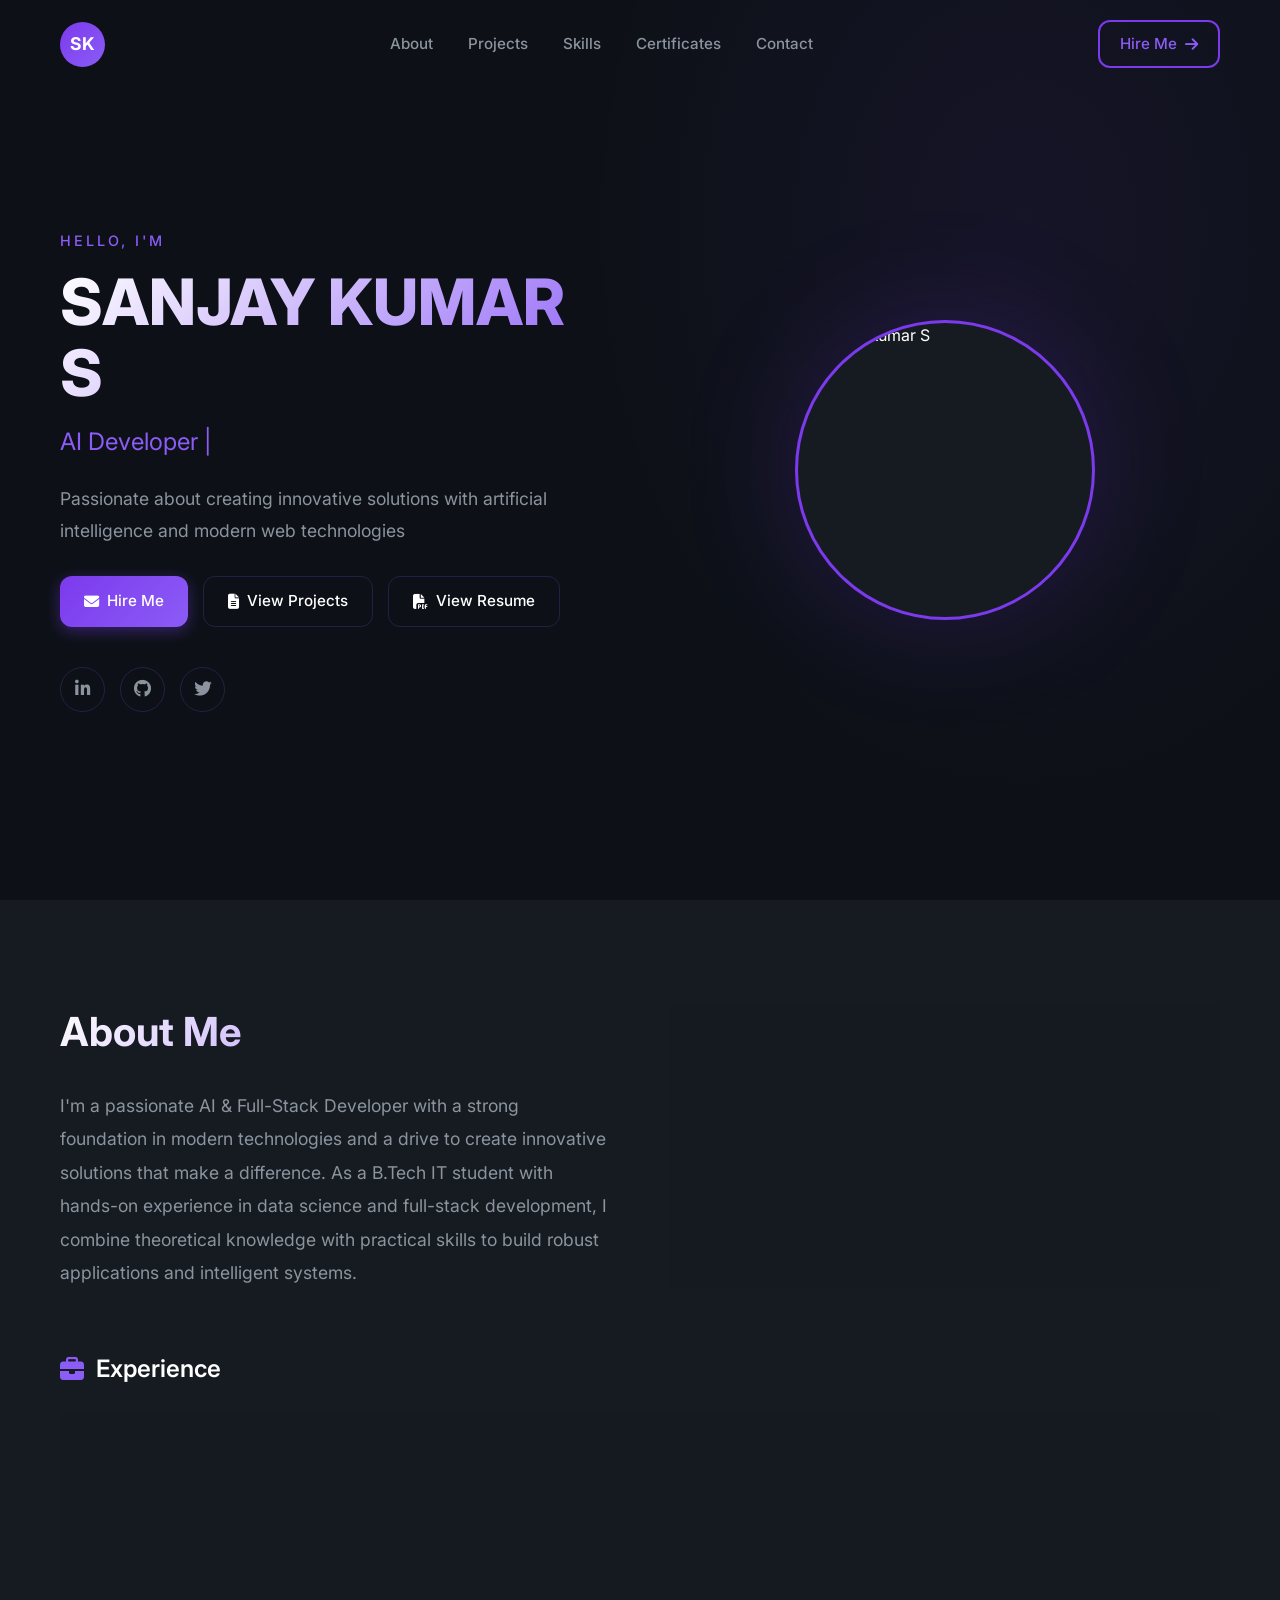
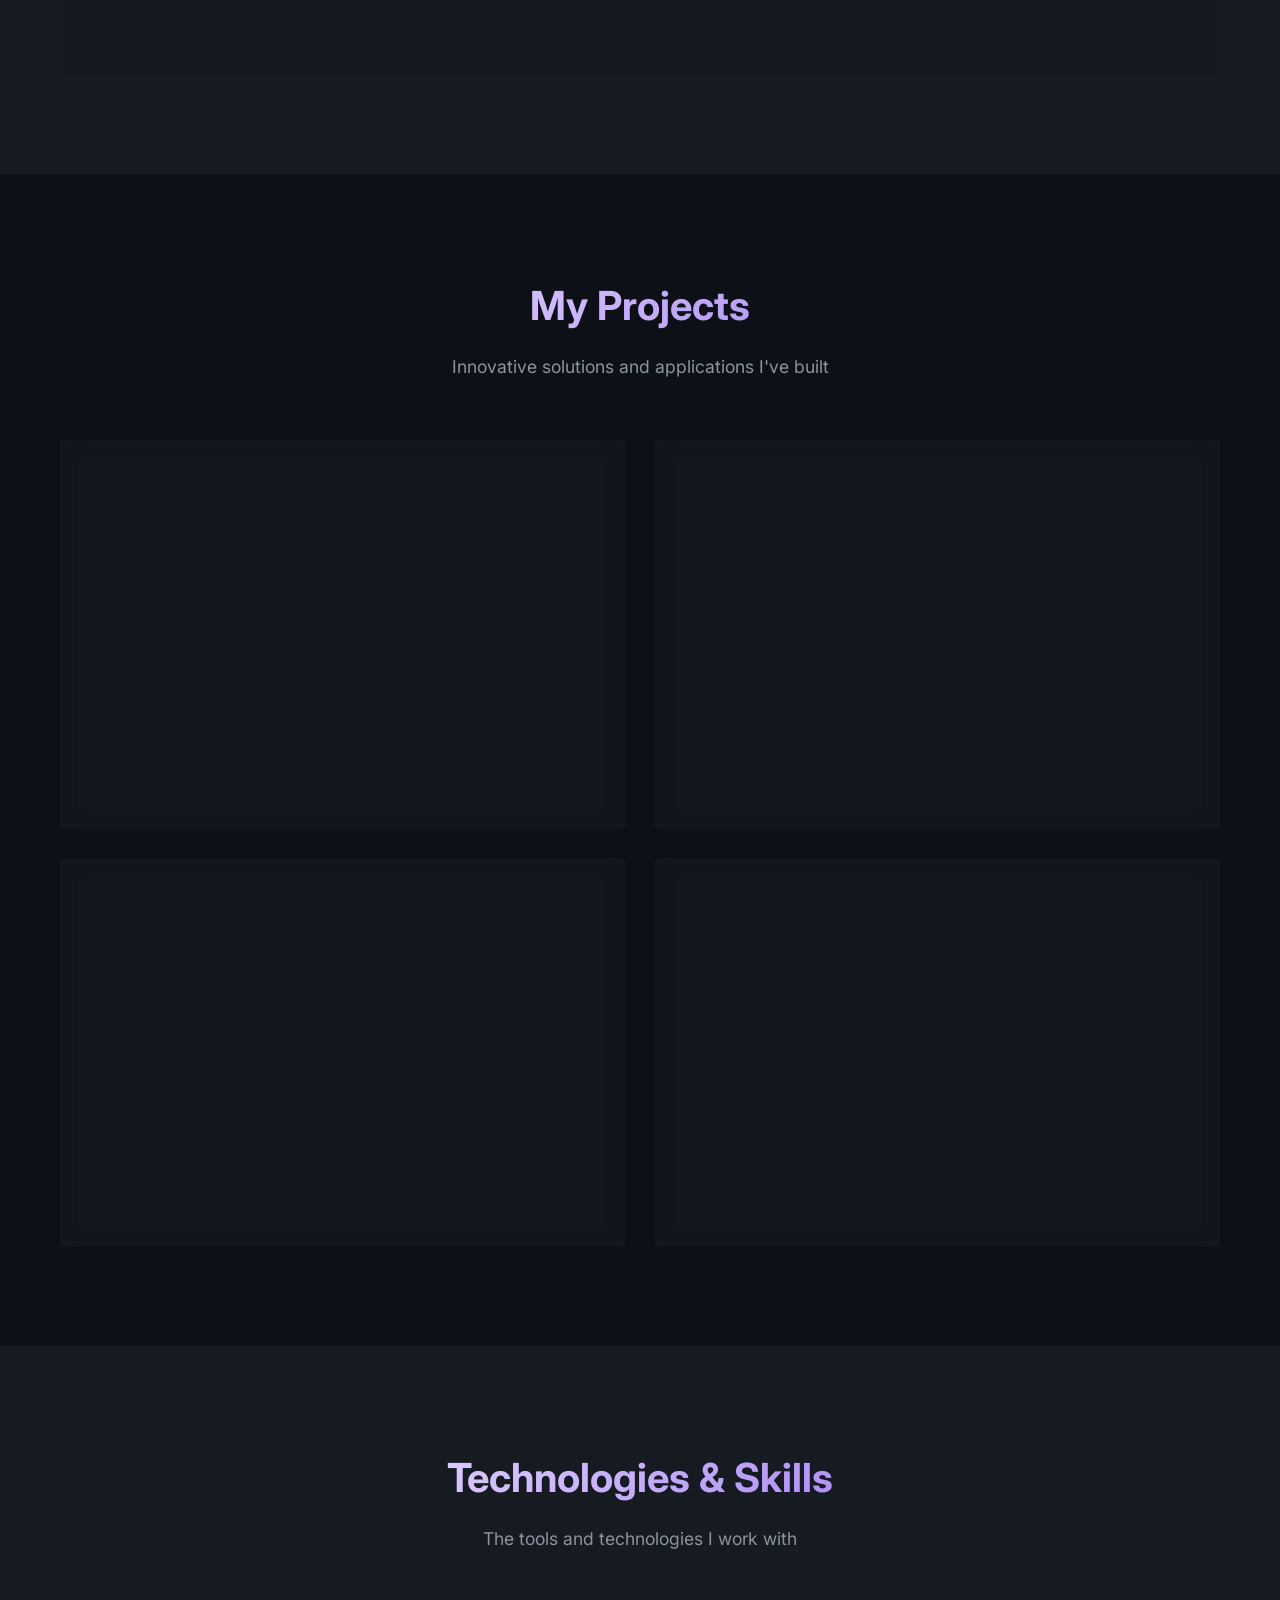
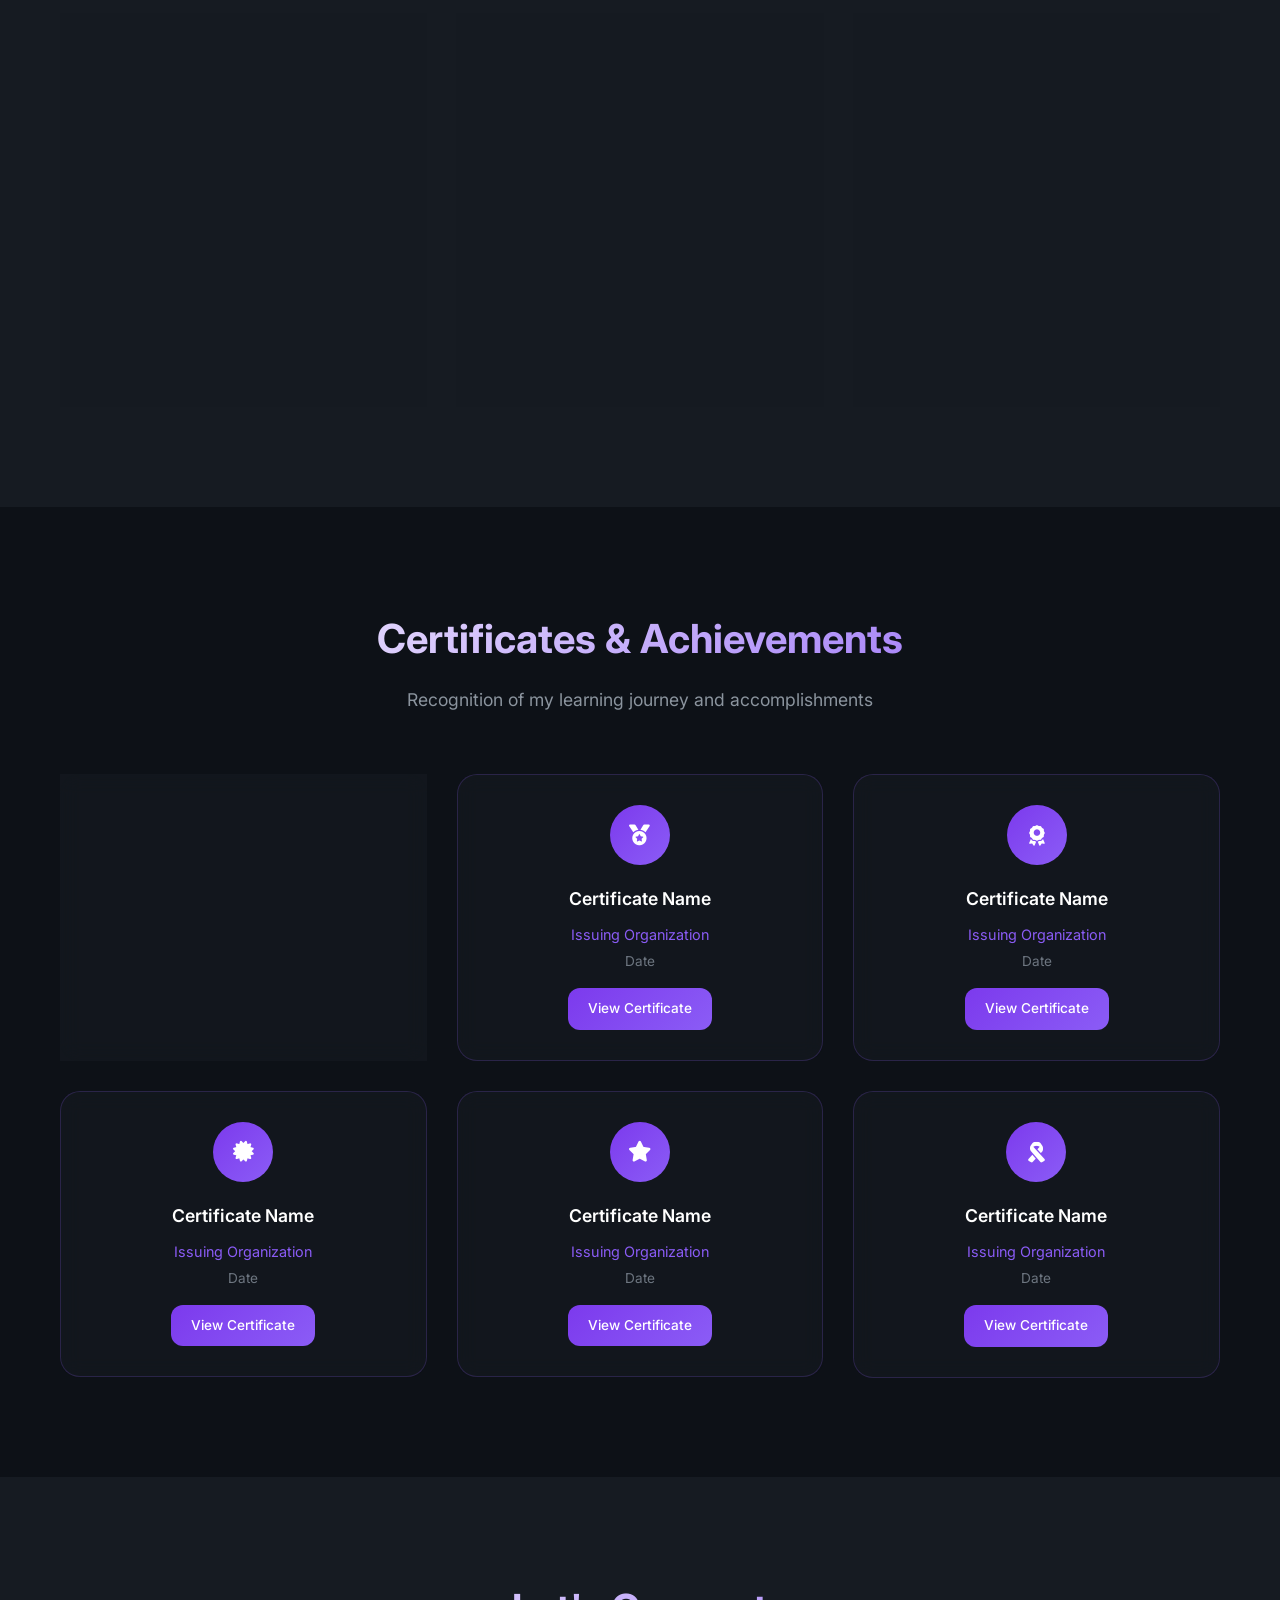
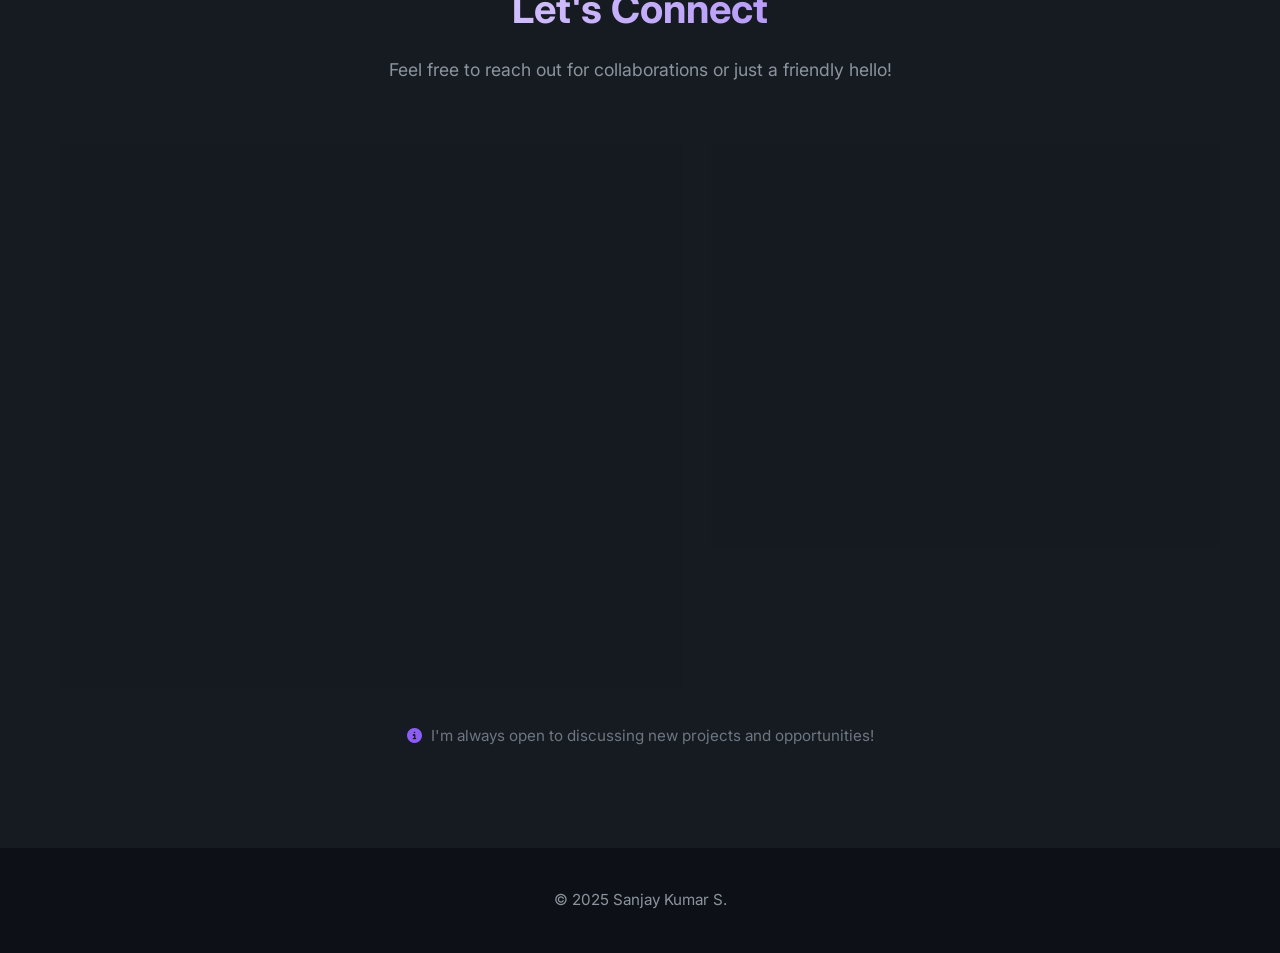
==== index.html @ 9284b645 "initial commit" ====
<!DOCTYPE html>
<html lang="en">
<head>
    <meta charset="UTF-8">
    <meta name="viewport" content="width=device-width, initial-scale=1.0">
    <title>Sanjay Kumar S | AI & Full-Stack Developer</title>
    
    <!-- Google Fonts - Inter -->
    <link rel="preconnect" href="https://fonts.googleapis.com">
    <link rel="preconnect" href="https://fonts.gstatic.com" crossorigin>
    <link href="https://fonts.googleapis.com/css2?family=Inter:wght@300;400;500;600;700;800&display=swap" rel="stylesheet">
    
    <!-- Font Awesome Icons -->
    <link rel="stylesheet" href="https://cdnjs.cloudflare.com/ajax/libs/font-awesome/6.5.1/css/all.min.css">
    
    <!-- Custom CSS -->
    <link rel="stylesheet" href="style.css">
</head>
<body>
    <!-- ==================== NAVBAR ==================== -->
    <nav class="navbar" id="navbar">
        <div class="nav-container">
            <!-- Logo -->
            <a href="#" class="logo">
                <span class="logo-circle">SK</span>
            </a>
            
            <!-- Nav Links -->
            <ul class="nav-links" id="nav-links">
                <li><a href="#about" class="nav-link">About</a></li>
                <li><a href="#projects" class="nav-link">Projects</a></li>
                <li><a href="#skills" class="nav-link">Skills</a></li>
                <li><a href="#certificates" class="nav-link">Certificates</a></li>
                <li><a href="#contact" class="nav-link">Contact</a></li>
            </ul>
            
            <!-- Hire Me Button -->
            <a href="#contact" class="btn btn-outline hire-btn">
                Hire Me <i class="fas fa-arrow-right"></i>
            </a>
            
            <!-- Mobile Menu Toggle -->
            <button class="mobile-menu-toggle" id="mobile-menu-toggle" aria-label="Toggle menu">
                <i class="fas fa-bars"></i>
            </button>
        </div>
    </nav>

    <!-- ==================== HERO SECTION ==================== -->
    <section class="hero" id="hero">
        <div class="hero-container">
            <!-- Left Content -->
            <div class="hero-content">
                <span class="hero-tag">HELLO, I'M</span>
                <h1 class="hero-title">SANJAY KUMAR S</h1>
                <p class="hero-subtitle">
                    <span class="typewriter" id="typewriter"></span>
                    <span class="cursor">|</span>
                </p>
                <p class="hero-description">
                    Passionate about creating innovative solutions with artificial intelligence and modern web technologies
                </p>
                
                <!-- Hero Buttons -->
                <div class="hero-buttons">
                    <a href="#contact" class="btn btn-primary">
                        <i class="fas fa-envelope"></i> Hire Me
                    </a>
                    <a href="#projects" class="btn btn-secondary">
                        <i class="fas fa-file-alt"></i> View Projects
                    </a>
                    <a href="resume.html" class="btn btn-secondary">
                        <i class="fas fa-file-pdf"></i> View Resume
                    </a>
                </div>
                
                <!-- Social Icons -->
                <div class="social-icons">
                    <a href="https://www.linkedin.com/in/sanjaykumar--s/" target="_blank" class="social-icon" id="hero-linkedin" aria-label="LinkedIn">
                        <i class="fab fa-linkedin-in"></i>
                    </a>
                    <a href="https://github.com/Sanjaykumar-67" target="_blank" class="social-icon" id="hero-github" aria-label="GitHub">
                        <i class="fab fa-github"></i>
                    </a>
                    <!-- ADD TWITTER LINK HERE -->
                    <a href="#" class="social-icon" id="hero-twitter" aria-label="Twitter">
                        <i class="fab fa-twitter"></i>
                    </a>
                </div>
            </div>
            
            <!-- Right Content - Profile Image -->
            <div class="hero-visual">
                <div class="profile-wrapper">
                    <div class="profile-glow"></div>
                    <div class="profile-circle">
                        <!-- ADD YOUR PROFILE PHOTO HERE - replace src with your image path -->
                        <img src="profile.jpg" alt="Sanjay Kumar S" id="profile-photo" class="profile-photo">
                    </div>
                </div>
            </div>
        </div>
        
        <!-- Background Elements -->
        <div class="hero-bg-gradient"></div>
    </section>

    <!-- ==================== ABOUT SECTION ==================== -->
    <section class="section about" id="about">
        <div class="container">
            <div class="about-grid">
                <!-- Left - About Text -->
                <div class="about-content fade-in">
                    <h2 class="section-title">About Me</h2>
                    <p class="about-text">
                        I'm a passionate AI & Full-Stack Developer with a strong foundation in modern technologies and a drive to create innovative solutions that make a difference. As a B.Tech IT student with hands-on experience in data science and full-stack development, I combine theoretical knowledge with practical skills to build robust applications and intelligent systems.
                    </p>
                </div>
                
                <!-- Right - Education Card -->
                <div class="education-card glass-card fade-in">
                    <div class="education-icon">
                        <i class="fas fa-graduation-cap"></i>
                    </div>
                    <h3 class="education-degree">B.Tech in Information Technology</h3>
                    <p class="education-college">Jeppiaar Engineering College</p>
                    <p class="education-year">Expected Graduation: 2027</p>
                </div>
            </div>
            
            <!-- Experience Section -->
            <div class="experience-section fade-in">
                <h3 class="experience-heading">
                    <i class="fas fa-briefcase"></i> Experience
                </h3>
                <div class="experience-card glass-card">
                    <div class="experience-header">
                        <div class="experience-info">
                            <h4 class="experience-title">Data Science Intern</h4>
                            <p class="experience-company">TECHENCLAVE | Virtual</p>
                        </div>
                        <span class="experience-date">June 2025 – July 2025</span>
                    </div>
                    <ul class="experience-list">
                        <li>Collected, cleaned, and analyzed data to extract meaningful insights.</li>
                        <li>Built and tested basic machine learning models using Python.</li>
                        <li>Created clear visualizations and reports to support team projects.</li>
                    </ul>
                </div>
            </div>
        </div>
    </section>

    <!-- ==================== PROJECTS SECTION ==================== -->
    <section class="section projects" id="projects">
        <div class="container">
            <div class="section-header fade-in">
                <h2 class="section-title">My Projects</h2>
                <p class="section-subtitle">Innovative solutions and applications I've built</p>
            </div>
            
            <div class="projects-grid">
                <!-- Project 1 - Rule Based Chatbot -->
                <div class="project-card glass-card fade-in">
                    <div class="project-icon">
                        <i class="fas fa-robot"></i>
                    </div>
                    <h3 class="project-title">Rule Based Chatbot</h3>
                    <p class="project-description">
                        Developed a Python Tkinter chatbot with rule-based replies and SQLite storage. Features a chat history sidebar and CSV export for analysis.
                    </p>
                    <div class="project-tags">
                        <span class="tag">Python</span>
                        <span class="tag">Tkinter</span>
                        <span class="tag">SQLite</span>
                    </div>
                    <!-- ADD GITHUB LINK HERE -->
                    <a href="#" class="btn btn-project">
                        View on GitHub <i class="fas fa-arrow-right"></i>
                    </a>
                </div>
                
                <!-- Project 2 - POS Analytics -->
                <div class="project-card glass-card fade-in">
                    <div class="project-icon">
                        <i class="fas fa-chart-bar"></i>
                    </div>
                    <h3 class="project-title">Point-of-Sale (POS) Analytics</h3>
                    <p class="project-description">
                        Interactive analytics dashboard for point-of-sale data with comprehensive visualizations, trend analysis, and business insights.
                    </p>
                    <div class="project-tags">
                        <span class="tag">Python</span>
                        <span class="tag">Pandas</span>
                        <span class="tag">Matplotlib</span>
                        <span class="tag">Seaborn</span>
                        <span class="tag">Tkinter</span>
                    </div>
                    <!-- ADD GITHUB LINK HERE -->
                    <a href="#" class="btn btn-project">
                        View on GitHub <i class="fas fa-arrow-right"></i>
                    </a>
                </div>
                
                <!-- Project 3 - Tic Tac Toe AI -->
                <div class="project-card glass-card fade-in">
                    <div class="project-icon">
                        <i class="fas fa-gamepad"></i>
                    </div>
                    <h3 class="project-title">Tic Tac Toe AI</h3>
                    <p class="project-description">
                        A smart Tic Tac Toe game where a user competes against an unbeatable AI using the Minimax algorithm. Features clean OOP architecture.
                    </p>
                    <div class="project-tags">
                        <span class="tag">Python</span>
                        <span class="tag">Minimax Algorithm</span>
                        <span class="tag">OOP</span>
                        <span class="tag">CLI</span>
                    </div>
                    <!-- ADD GITHUB LINK HERE -->
                    <a href="#" class="btn btn-project">
                        View on GitHub <i class="fas fa-arrow-right"></i>
                    </a>
                </div>
                
                <!-- Project 4 - VisionCaption-AI -->
                <div class="project-card glass-card fade-in">
                    <div class="project-icon">
                        <i class="fas fa-eye"></i>
                    </div>
                    <h3 class="project-title">VisionCaption-AI</h3>
                    <p class="project-description">
                        A Python desktop application using BLIP vision-language models to automatically generate human-like captions for images, with a Tkinter GUI.
                    </p>
                    <div class="project-tags">
                        <span class="tag">Python</span>
                        <span class="tag">PyTorch</span>
                        <span class="tag">Transformers</span>
                        <span class="tag">Pillow</span>
                        <span class="tag">Tkinter</span>
                    </div>
                    <!-- ADD GITHUB LINK HERE -->
                    <a href="#" class="btn btn-project">
                        View on GitHub <i class="fas fa-arrow-right"></i>
                    </a>
                </div>
            </div>
        </div>
    </section>

    <!-- ==================== SKILLS SECTION ==================== -->
    <section class="section skills" id="skills">
        <div class="container">
            <div class="section-header fade-in">
                <h2 class="section-title">Technologies & Skills</h2>
                <p class="section-subtitle">The tools and technologies I work with</p>
            </div>
            
            <div class="skills-grid">
                <!-- Languages Card -->
                <div class="skill-card glass-card fade-in">
                    <div class="skill-icon">
                        <i class="fas fa-code"></i>
                    </div>
                    <h3 class="skill-category">Languages</h3>
                    <div class="skill-badges">
                        <span class="skill-badge">
                            <i class="fab fa-python"></i> Python
                        </span>
                        <span class="skill-badge">
                            <i class="fab fa-java"></i> Java
                        </span>
                        <span class="skill-badge">
                            <i class="fas fa-code"></i> C/C++
                        </span>
                        <span class="skill-badge">
                            <i class="fas fa-database"></i> SQL
                        </span>
                    </div>
                </div>
                
                <!-- Technologies & Tools Card -->
                <div class="skill-card glass-card fade-in">
                    <div class="skill-icon">
                        <i class="fas fa-tools"></i>
                    </div>
                    <h3 class="skill-category">Technologies & Tools</h3>
                    <div class="skill-badges">
                        <span class="skill-badge">
                            <i class="fas fa-leaf"></i> MongoDB
                        </span>
                        <span class="skill-badge">
                            <i class="fas fa-database"></i> MySQL
                        </span>
                        <span class="skill-badge">
                            <i class="fab fa-git-alt"></i> Git/GitHub
                        </span>
                        <span class="skill-badge">
                            <i class="fas fa-code"></i> VS Code
                        </span>
                        <span class="skill-badge">
                            <i class="fas fa-palette"></i> Canva
                        </span>
                        <span class="skill-badge">
                            <i class="fab fa-linux"></i> Linux
                        </span>
                    </div>
                </div>
                
                <!-- Soft Skills Card -->
                <div class="skill-card glass-card fade-in">
                    <div class="skill-icon">
                        <i class="fas fa-users"></i>
                    </div>
                    <h3 class="skill-category">Soft Skills</h3>
                    <div class="skill-badges soft-skills">
                        <span class="skill-badge pill">Team Collaboration</span>
                        <span class="skill-badge pill">Problem Solving</span>
                        <span class="skill-badge pill">Time Management</span>
                        <span class="skill-badge pill">Communication</span>
                        <span class="skill-badge pill">Poster Making</span>
                        <span class="skill-badge pill">Leadership</span>
                    </div>
                </div>
            </div>
        </div>
    </section>

    <!-- ==================== CERTIFICATES SECTION ==================== -->
    <section class="section certificates" id="certificates">
        <div class="container">
            <div class="section-header fade-in">
                <h2 class="section-title">Certificates & Achievements</h2>
                <p class="section-subtitle">Recognition of my learning journey and accomplishments</p>
            </div>
            
            <div class="certificates-grid">
                <!-- Certificate 1 - Edit title and details below -->
                <div class="certificate-card glass-card fade-in" id="cert-1">
                    <div class="certificate-icon">
                        <i class="fas fa-trophy"></i>
                    </div>
                    <!-- EDIT CERTIFICATE NAME HERE -->
                    <h3 class="certificate-title">Certificate Name</h3>
                    <!-- EDIT ISSUING ORGANIZATION HERE -->
                    <p class="certificate-issuer">Issuing Organization</p>
                    <!-- EDIT DATE HERE -->
                    <p class="certificate-date">Date</p>
                    <!-- ADD CERTIFICATE LINK HERE -->
                    <a href="#" class="btn btn-certificate">View Certificate</a>
                </div>
                
                <!-- Certificate 2 - Edit title and details below -->
                <div class="certificate-card glass-card fade-in" id="cert-2">
                    <div class="certificate-icon">
                        <i class="fas fa-medal"></i>
                    </div>
                    <!-- EDIT CERTIFICATE NAME HERE -->
                    <h3 class="certificate-title">Certificate Name</h3>
                    <!-- EDIT ISSUING ORGANIZATION HERE -->
                    <p class="certificate-issuer">Issuing Organization</p>
                    <!-- EDIT DATE HERE -->
                    <p class="certificate-date">Date</p>
                    <!-- ADD CERTIFICATE LINK HERE -->
                    <a href="#" class="btn btn-certificate">View Certificate</a>
                </div>
                
                <!-- Certificate 3 - Edit title and details below -->
                <div class="certificate-card glass-card fade-in" id="cert-3">
                    <div class="certificate-icon">
                        <i class="fas fa-award"></i>
                    </div>
                    <!-- EDIT CERTIFICATE NAME HERE -->
                    <h3 class="certificate-title">Certificate Name</h3>
                    <!-- EDIT ISSUING ORGANIZATION HERE -->
                    <p class="certificate-issuer">Issuing Organization</p>
                    <!-- EDIT DATE HERE -->
                    <p class="certificate-date">Date</p>
                    <!-- ADD CERTIFICATE LINK HERE -->
                    <a href="#" class="btn btn-certificate">View Certificate</a>
                </div>
                
                <!-- Certificate 4 - Edit title and details below -->
                <div class="certificate-card glass-card fade-in" id="cert-4">
                    <div class="certificate-icon">
                        <i class="fas fa-certificate"></i>
                    </div>
                    <!-- EDIT CERTIFICATE NAME HERE -->
                    <h3 class="certificate-title">Certificate Name</h3>
                    <!-- EDIT ISSUING ORGANIZATION HERE -->
                    <p class="certificate-issuer">Issuing Organization</p>
                    <!-- EDIT DATE HERE -->
                    <p class="certificate-date">Date</p>
                    <!-- ADD CERTIFICATE LINK HERE -->
                    <a href="#" class="btn btn-certificate">View Certificate</a>
                </div>
                
                <!-- Certificate 5 - Edit title and details below -->
                <div class="certificate-card glass-card fade-in" id="cert-5">
                    <div class="certificate-icon">
                        <i class="fas fa-star"></i>
                    </div>
                    <!-- EDIT CERTIFICATE NAME HERE -->
                    <h3 class="certificate-title">Certificate Name</h3>
                    <!-- EDIT ISSUING ORGANIZATION HERE -->
                    <p class="certificate-issuer">Issuing Organization</p>
                    <!-- EDIT DATE HERE -->
                    <p class="certificate-date">Date</p>
                    <!-- ADD CERTIFICATE LINK HERE -->
                    <a href="#" class="btn btn-certificate">View Certificate</a>
                </div>
                
                <!-- Certificate 6 - Edit title and details below -->
                <div class="certificate-card glass-card fade-in" id="cert-6">
                    <div class="certificate-icon">
                        <i class="fas fa-ribbon"></i>
                    </div>
                    <!-- EDIT CERTIFICATE NAME HERE -->
                    <h3 class="certificate-title">Certificate Name</h3>
                    <!-- EDIT ISSUING ORGANIZATION HERE -->
                    <p class="certificate-issuer">Issuing Organization</p>
                    <!-- EDIT DATE HERE -->
                    <p class="certificate-date">Date</p>
                    <!-- ADD CERTIFICATE LINK HERE -->
                    <a href="#" class="btn btn-certificate">View Certificate</a>
                </div>
            </div>
        </div>
    </section>

    <!-- ==================== CONTACT SECTION ==================== -->
    <section class="section contact" id="contact">
        <div class="container">
            <div class="section-header fade-in">
                <h2 class="section-title">Let's Connect</h2>
                <p class="section-subtitle">Feel free to reach out for collaborations or just a friendly hello!</p>
            </div>
            
            <div class="contact-layout fade-in">
                <!-- Contact Form (Left) -->
                <form class="contact-form glass-card" action="https://formspree.io/f/mreoqqbr" method="POST">
                    <h3 class="contact-form-title">Send Me a Message</h3>
                    <p class="contact-form-subtitle">I’ll get back to you as soon as possible.</p>

                    <!-- ADD FORM TOKEN/EXTRA KEYS HERE IF NEEDED -->
                    <input type="hidden" name="_subject" value="New Portfolio Contact Message">

                    <label for="contact-name">Name</label>
                    <input type="text" id="contact-name" name="name" placeholder="Your name" required>

                    <label for="contact-email">Email</label>
                    <input type="email" id="contact-email" name="email" placeholder="you@example.com" required>

                    <label for="contact-message">Message</label>
                    <textarea id="contact-message" name="message" rows="5" placeholder="Write your message..." required></textarea>

                    <button type="submit" class="btn btn-primary">
                        <i class="fas fa-paper-plane"></i> Send Message
                    </button>
                </form>

                <!-- Contact Details (Right) -->
                <aside class="contact-details glass-card" aria-label="Contact links">
                    <h3 class="contact-details-title">Contact Info</h3>

                    <a href="https://www.linkedin.com/in/sanjaykumar--s/" target="_blank" class="contact-detail-item" id="linkedin-link" aria-label="LinkedIn">
                        <span class="contact-detail-icon"><i class="fab fa-linkedin-in"></i></span>
                        <span class="contact-detail-text">
                            <strong>LinkedIn</strong>
                            <small>linkedin.com/in/sanjaykumar--s/</small>
                        </span>
                    </a>

                    <a href="https://github.com/Sanjaykumar-67" target="_blank" class="contact-detail-item" id="github-link" aria-label="GitHub">
                        <span class="contact-detail-icon"><i class="fab fa-github"></i></span>
                        <span class="contact-detail-text">
                            <strong>GitHub</strong>
                            <small>github.com/Sanjaykumar-67</small>
                        </span>
                    </a>

                    <a href="mailto:sanjaykumar.sms.2005@gmail.com" class="contact-detail-item" id="email-link" aria-label="Email">
                        <span class="contact-detail-icon"><i class="fas fa-envelope"></i></span>
                        <span class="contact-detail-text">
                            <strong>Email</strong>
                            <small>sanjaykumar.sms.2005@gmail.com</small>
                        </span>
                    </a>

                    <a href="tel:+919008244395" class="contact-detail-item" id="phone-link" aria-label="Phone">
                        <span class="contact-detail-icon"><i class="fas fa-phone"></i></span>
                        <span class="contact-detail-text">
                            <strong>Phone</strong>
                            <small>+91 9008244395</small>
                        </span>
                    </a>
                </aside>
            </div>
            
            <p class="contact-note fade-in">
                <i class="fas fa-info-circle"></i> 
                I'm always open to discussing new projects and opportunities!
            </p>
        </div>
    </section>

    <!-- ==================== FOOTER ==================== -->
    <footer class="footer">
        <div class="container">
            <p class="footer-text">© 2025 Sanjay Kumar S.</p>
            
            <!-- Back to Top Button -->
            <a href="#" class="back-to-top" id="back-to-top" aria-label="Back to top">
                <i class="fas fa-arrow-up"></i>
            </a>
        </div>
    </footer>

    <!-- JavaScript -->
    <script src="script.js"></script>
</body>
</html>
---- style.css ----
/* ==================== CSS VARIABLES ==================== */
:root {
    /* Colors - Easy to change theme */
    --bg-primary: #0d1117;
    --bg-secondary: #161b22;
    --bg-card: rgba(22, 27, 34, 0.8);
    --bg-glass: rgba(22, 27, 34, 0.6);
    
    --accent-primary: #7c3aed;
    --accent-secondary: #8b5cf6;
    --accent-glow: rgba(124, 58, 237, 0.4);
    --accent-light: rgba(139, 92, 246, 0.1);
    
    --text-primary: #ffffff;
    --text-secondary: #8b949e;
    --text-muted: #6e7681;
    
    --border-color: rgba(139, 92, 246, 0.2);
    --border-hover: rgba(139, 92, 246, 0.5);
    
    /* Typography */
    --font-family: 'Inter', -apple-system, BlinkMacSystemFont, 'Segoe UI', Roboto, sans-serif;
    
    /* Spacing */
    --section-padding: 100px 0;
    --container-padding: 0 20px;
    
    /* Transitions */
    --transition-fast: 0.2s ease;
    --transition-medium: 0.3s ease;
    --transition-slow: 0.5s ease;
    
    /* Border Radius */
    --radius-sm: 8px;
    --radius-md: 12px;
    --radius-lg: 20px;
    --radius-full: 50%;
}

/* ==================== RESET & BASE ==================== */
*,
*::before,
*::after {
    margin: 0;
    padding: 0;
    box-sizing: border-box;
}

html {
    scroll-behavior: smooth;
    scroll-padding-top: 80px;
}

body {
    font-family: var(--font-family);
    background-color: var(--bg-primary);
    color: var(--text-primary);
    line-height: 1.6;
    overflow-x: hidden;
}

a {
    text-decoration: none;
    color: inherit;
}

ul {
    list-style: none;
}

img {
    max-width: 100%;
    height: auto;
    display: block;
}

/* ==================== UTILITY CLASSES ==================== */
.container {
    width: 100%;
    max-width: 1200px;
    margin: 0 auto;
    padding: var(--container-padding);
}

.section {
    padding: var(--section-padding);
}

.section-header {
    text-align: center;
    margin-bottom: 60px;
}

.section-title {
    font-size: clamp(2rem, 5vw, 2.5rem);
    font-weight: 700;
    margin-bottom: 15px;
    background: linear-gradient(135deg, var(--text-primary), var(--accent-secondary));
    -webkit-background-clip: text;
    -webkit-text-fill-color: transparent;
    background-clip: text;
}

.section-subtitle {
    font-size: 1.1rem;
    color: var(--text-secondary);
    max-width: 600px;
    margin: 0 auto;
}

/* Glass Card Style */
.glass-card {
    background: var(--bg-glass);
    backdrop-filter: blur(10px);
    -webkit-backdrop-filter: blur(10px);
    border: 1px solid var(--border-color);
    border-radius: var(--radius-lg);
    transition: all var(--transition-medium);
}

.glass-card:hover {
    border-color: var(--border-hover);
    box-shadow: 0 8px 32px var(--accent-glow);
    transform: translateY(-5px);
}

/* ==================== BUTTONS ==================== */
.btn {
    display: inline-flex;
    align-items: center;
    gap: 8px;
    padding: 12px 24px;
    font-size: 0.95rem;
    font-weight: 500;
    border-radius: var(--radius-md);
    cursor: pointer;
    transition: all var(--transition-medium);
    border: none;
    font-family: var(--font-family);
}

.btn-primary {
    background: linear-gradient(135deg, var(--accent-primary), var(--accent-secondary));
    color: var(--text-primary);
    box-shadow: 0 4px 15px var(--accent-glow);
}

.btn-primary:hover {
    transform: translateY(-2px);
    box-shadow: 0 6px 25px var(--accent-glow);
}

.btn-secondary {
    background: transparent;
    color: var(--text-primary);
    border: 1px solid var(--border-color);
}

.btn-secondary:hover {
    border-color: var(--accent-primary);
    background: var(--accent-light);
}

.btn-outline {
    background: transparent;
    color: var(--accent-secondary);
    border: 2px solid var(--accent-primary);
}

.btn-outline:hover {
    background: var(--accent-primary);
    color: var(--text-primary);
}

.btn-project {
    background: transparent;
    color: var(--accent-secondary);
    padding: 10px 0;
    font-weight: 500;
}

.btn-project:hover {
    color: var(--text-primary);
}

.btn-project i {
    transition: transform var(--transition-fast);
}

.btn-project:hover i {
    transform: translateX(5px);
}

.btn-certificate {
    background: linear-gradient(135deg, var(--accent-primary), var(--accent-secondary));
    color: var(--text-primary);
    padding: 10px 20px;
    font-size: 0.85rem;
    margin-top: 15px;
}

.btn-certificate:hover {
    transform: translateY(-2px);
    box-shadow: 0 4px 15px var(--accent-glow);
}

/* ==================== NAVBAR ==================== */
.navbar {
    position: fixed;
    top: 0;
    left: 0;
    right: 0;
    z-index: 1000;
    padding: 20px 0;
    transition: all var(--transition-medium);
}

.navbar.scrolled {
    background: rgba(13, 17, 23, 0.9);
    backdrop-filter: blur(20px);
    -webkit-backdrop-filter: blur(20px);
    padding: 12px 0;
    box-shadow: 0 2px 20px rgba(0, 0, 0, 0.3);
}

.nav-container {
    display: flex;
    align-items: center;
    justify-content: space-between;
    max-width: 1200px;
    margin: 0 auto;
    padding: 0 20px;
}

.logo {
    display: flex;
    align-items: center;
}

.logo-circle {
    width: 45px;
    height: 45px;
    background: linear-gradient(135deg, var(--accent-primary), var(--accent-secondary));
    border-radius: var(--radius-full);
    display: flex;
    align-items: center;
    justify-content: center;
    font-weight: 700;
    font-size: 1.1rem;
    color: var(--text-primary);
    transition: transform var(--transition-medium);
}

.logo:hover .logo-circle {
    transform: scale(1.1);
}

.nav-links {
    display: flex;
    align-items: center;
    gap: 35px;
}

.nav-link {
    color: var(--text-secondary);
    font-weight: 500;
    font-size: 0.95rem;
    position: relative;
    transition: color var(--transition-fast);
}

.nav-link::after {
    content: '';
    position: absolute;
    bottom: -5px;
    left: 0;
    width: 0;
    height: 2px;
    background: var(--accent-primary);
    transition: width var(--transition-medium);
}

.nav-link:hover,
.nav-link.active {
    color: var(--text-primary);
}

.nav-link:hover::after,
.nav-link.active::after {
    width: 100%;
}

.hire-btn {
    padding: 10px 20px;
}

.mobile-menu-toggle {
    display: none;
    background: none;
    border: none;
    color: var(--text-primary);
    font-size: 1.5rem;
    cursor: pointer;
}

/* ==================== HERO SECTION ==================== */
.hero {
    min-height: 100vh;
    display: flex;
    align-items: center;
    position: relative;
    padding: 120px 0 80px;
    overflow: hidden;
}

.hero-container {
    display: grid;
    grid-template-columns: 1fr 1fr;
    gap: 60px;
    align-items: center;
    max-width: 1200px;
    margin: 0 auto;
    padding: 0 20px;
    position: relative;
    z-index: 2;
}

.hero-content {
    animation: fadeInUp 1s ease forwards;
}

.hero-tag {
    display: inline-block;
    font-size: 0.9rem;
    font-weight: 500;
    color: var(--accent-secondary);
    letter-spacing: 3px;
    margin-bottom: 15px;
}

.hero-title {
    font-size: clamp(2.5rem, 6vw, 4rem);
    font-weight: 800;
    line-height: 1.1;
    margin-bottom: 15px;
    background: linear-gradient(135deg, var(--text-primary) 0%, var(--accent-secondary) 100%);
    -webkit-background-clip: text;
    -webkit-text-fill-color: transparent;
    background-clip: text;
}

.hero-subtitle {
    font-size: clamp(1.2rem, 3vw, 1.5rem);
    color: var(--accent-secondary);
    margin-bottom: 20px;
    min-height: 40px;
}

.typewriter {
    color: var(--accent-secondary);
}

.cursor {
    display: inline-block;
    animation: blink 1s infinite;
    color: var(--accent-secondary);
}

@keyframes blink {
    0%, 50% { opacity: 1; }
    51%, 100% { opacity: 0; }
}

.hero-description {
    font-size: 1.1rem;
    color: var(--text-secondary);
    max-width: 500px;
    margin-bottom: 30px;
    line-height: 1.8;
}

.hero-buttons {
    display: flex;
    gap: 15px;
    margin-bottom: 40px;
    flex-wrap: wrap;
}

.social-icons {
    display: flex;
    gap: 15px;
}

.social-icon {
    width: 45px;
    height: 45px;
    border-radius: var(--radius-full);
    border: 1px solid var(--border-color);
    display: flex;
    align-items: center;
    justify-content: center;
    color: var(--text-secondary);
    font-size: 1.1rem;
    transition: all var(--transition-medium);
}

.social-icon:hover {
    border-color: var(--accent-primary);
    color: var(--accent-secondary);
    background: var(--accent-light);
    transform: translateY(-3px);
}

/* Hero Visual - Profile */
.hero-visual {
    position: relative;
    display: flex;
    justify-content: center;
    align-items: center;
    min-height: 400px;
}

.profile-wrapper {
    position: relative;
    z-index: 2;
}

.profile-glow {
    position: absolute;
    width: 350px;
    height: 350px;
    background: radial-gradient(circle, var(--accent-primary) 0%, transparent 70%);
    border-radius: var(--radius-full);
    top: 50%;
    left: 50%;
    transform: translate(-50%, -50%);
    opacity: 0.5;
    filter: blur(60px);
    animation: pulse 4s ease-in-out infinite;
}

@keyframes pulse {
    0%, 100% { transform: translate(-50%, -50%) scale(1); opacity: 0.5; }
    50% { transform: translate(-50%, -50%) scale(1.1); opacity: 0.7; }
}

.profile-circle {
    width: 300px;
    height: 300px;
    border-radius: var(--radius-full);
    border: 3px solid var(--accent-primary);
    overflow: hidden;
    position: relative;
    background: var(--bg-secondary);
}

.profile-photo {
    width: 100%;
    height: 100%;
    object-fit: cover;
}

/* Floating Stat Cards - REMOVED */

/* Hero Background */
.hero-bg-gradient {
    position: absolute;
    top: -50%;
    right: -20%;
    width: 80%;
    height: 150%;
    background: radial-gradient(ellipse, var(--accent-primary) 0%, transparent 60%);
    opacity: 0.08;
    pointer-events: none;
    z-index: 0;
}

/* ==================== ABOUT SECTION ==================== */
.about {
    background: var(--bg-secondary);
}

.about-grid {
    display: grid;
    grid-template-columns: 1fr 1fr;
    gap: 60px;
    align-items: center;
}

.about-content .section-title {
    text-align: left;
    margin-bottom: 25px;
}

.about-text {
    font-size: 1.1rem;
    color: var(--text-secondary);
    line-height: 1.9;
}

.education-card {
    padding: 40px;
    text-align: center;
}

.education-icon {
    width: 80px;
    height: 80px;
    background: linear-gradient(135deg, var(--accent-primary), var(--accent-secondary));
    border-radius: var(--radius-full);
    display: flex;
    align-items: center;
    justify-content: center;
    margin: 0 auto 25px;
    font-size: 2rem;
    color: var(--text-primary);
}

.education-degree {
    font-size: 1.3rem;
    font-weight: 600;
    margin-bottom: 10px;
    color: var(--text-primary);
}

.education-college {
    font-size: 1rem;
    color: var(--accent-secondary);
    margin-bottom: 5px;
}

.education-year {
    font-size: 0.9rem;
    color: var(--text-muted);
}

/* ==================== EXPERIENCE SECTION ==================== */
.experience-section {
    margin-top: 60px;
}

.experience-heading {
    font-size: 1.5rem;
    font-weight: 600;
    margin-bottom: 25px;
    color: var(--text-primary);
    display: flex;
    align-items: center;
    gap: 12px;
}

.experience-heading i {
    color: var(--accent-secondary);
}

.experience-card {
    padding: 30px;
}

.experience-header {
    display: flex;
    justify-content: space-between;
    align-items: flex-start;
    margin-bottom: 20px;
    flex-wrap: wrap;
    gap: 15px;
}

.experience-title {
    font-size: 1.2rem;
    font-weight: 600;
    color: var(--text-primary);
    margin-bottom: 5px;
}

.experience-company {
    font-size: 1rem;
    color: var(--accent-secondary);
}

.experience-date {
    background: var(--accent-light);
    color: var(--accent-secondary);
    padding: 6px 14px;
    border-radius: 20px;
    font-size: 0.85rem;
    font-weight: 500;
}

.experience-list {
    list-style: none;
    padding: 0;
}

.experience-list li {
    position: relative;
    padding-left: 25px;
    margin-bottom: 12px;
    color: var(--text-secondary);
    line-height: 1.7;
}

.experience-list li::before {
    content: '▹';
    position: absolute;
    left: 0;
    color: var(--accent-secondary);
    font-size: 1rem;
}

/* ==================== PROJECTS SECTION ==================== */
.projects-grid {
    display: grid;
    grid-template-columns: repeat(2, 1fr);
    gap: 30px;
}

.project-card {
    padding: 35px;
    display: flex;
    flex-direction: column;
}

.project-icon {
    width: 60px;
    height: 60px;
    background: var(--accent-light);
    border-radius: var(--radius-md);
    display: flex;
    align-items: center;
    justify-content: center;
    margin-bottom: 20px;
    font-size: 1.5rem;
    color: var(--accent-secondary);
}

.project-title {
    font-size: 1.3rem;
    font-weight: 600;
    margin-bottom: 15px;
    color: var(--text-primary);
}

.project-description {
    font-size: 0.95rem;
    color: var(--text-secondary);
    line-height: 1.7;
    margin-bottom: 20px;
    flex-grow: 1;
}

.project-tags {
    display: flex;
    flex-wrap: wrap;
    gap: 8px;
    margin-bottom: 15px;
}

.tag {
    background: var(--accent-light);
    color: var(--accent-secondary);
    padding: 5px 12px;
    border-radius: 20px;
    font-size: 0.8rem;
    font-weight: 500;
}

/* ==================== SKILLS SECTION ==================== */
.skills {
    background: var(--bg-secondary);
}

.skills-grid {
    display: grid;
    grid-template-columns: repeat(3, 1fr);
    gap: 30px;
}

.skill-card {
    padding: 35px;
    text-align: center;
}

.skill-icon {
    width: 70px;
    height: 70px;
    background: linear-gradient(135deg, var(--accent-primary), var(--accent-secondary));
    border-radius: var(--radius-full);
    display: flex;
    align-items: center;
    justify-content: center;
    margin: 0 auto 20px;
    font-size: 1.5rem;
    color: var(--text-primary);
}

.skill-category {
    font-size: 1.2rem;
    font-weight: 600;
    margin-bottom: 20px;
    color: var(--text-primary);
}

.skill-badges {
    display: flex;
    flex-wrap: wrap;
    justify-content: center;
    gap: 10px;
}

.skill-badge {
    display: inline-flex;
    align-items: center;
    gap: 6px;
    background: var(--bg-primary);
    border: 1px solid var(--border-color);
    color: var(--text-secondary);
    padding: 8px 15px;
    border-radius: var(--radius-sm);
    font-size: 0.85rem;
    transition: all var(--transition-fast);
}

.skill-badge:hover {
    border-color: var(--accent-primary);
    color: var(--accent-secondary);
}

.skill-badge.pill {
    background: linear-gradient(135deg, var(--accent-primary), var(--accent-secondary));
    border: none;
    color: var(--text-primary);
    border-radius: 25px;
}

/* ==================== CERTIFICATES SECTION ==================== */
.certificates-grid {
    display: grid;
    grid-template-columns: repeat(3, 1fr);
    gap: 30px;
}

.certificate-card {
    padding: 30px;
    text-align: center;
}

.certificate-icon {
    width: 60px;
    height: 60px;
    background: linear-gradient(135deg, var(--accent-primary), var(--accent-secondary));
    border-radius: var(--radius-full);
    display: flex;
    align-items: center;
    justify-content: center;
    margin: 0 auto 20px;
    font-size: 1.3rem;
    color: var(--text-primary);
}

.certificate-title {
    font-size: 1.1rem;
    font-weight: 600;
    margin-bottom: 10px;
    color: var(--text-primary);
}

.certificate-issuer {
    font-size: 0.9rem;
    color: var(--accent-secondary);
    margin-bottom: 5px;
}

.certificate-date {
    font-size: 0.85rem;
    color: var(--text-muted);
}

/* ==================== CONTACT SECTION ==================== */
.contact {
    background: var(--bg-secondary);
}

.contact-layout {
    display: grid;
    grid-template-columns: 1.1fr 0.9fr;
    gap: 30px;
    align-items: start;
    margin-bottom: 35px;
}

.contact-form {
    padding: 28px;
    display: flex;
    flex-direction: column;
    gap: 12px;
    width: 100%;
    max-width: 720px;
}

.contact-details {
    padding: 24px;
    width: 100%;
}

.contact-details-title {
    font-size: 1.25rem;
    margin-bottom: 16px;
    color: var(--text-primary);
}

.contact-detail-item {
    display: flex;
    align-items: center;
    gap: 12px;
    padding: 12px;
    border-radius: var(--radius-md);
    border: 1px solid transparent;
    transition: all var(--transition-medium);
    margin-bottom: 10px;
}

.contact-detail-item:hover {
    border-color: var(--border-hover);
    background: var(--accent-light);
    transform: translateX(4px);
}

.contact-detail-icon {
    width: 40px;
    height: 40px;
    border-radius: 50%;
    display: inline-flex;
    align-items: center;
    justify-content: center;
    background: rgba(13, 17, 23, 0.7);
    color: var(--accent-secondary);
    font-size: 1rem;
    flex-shrink: 0;
}

.contact-detail-text {
    display: flex;
    flex-direction: column;
}

.contact-detail-text strong {
    color: var(--text-primary);
    font-size: 0.95rem;
    line-height: 1.2;
}

.contact-detail-text small {
    color: var(--text-secondary);
    font-size: 0.82rem;
    word-break: break-word;
}

.contact-form-title {
    font-size: 1.4rem;
    font-weight: 600;
    color: var(--text-primary);
}

.contact-form-subtitle {
    color: var(--text-secondary);
    margin-bottom: 8px;
    font-size: 0.95rem;
}

.contact-form label {
    font-size: 0.9rem;
    color: var(--text-secondary);
}

.contact-form input,
.contact-form textarea {
    width: 100%;
    background: rgba(13, 17, 23, 0.8);
    border: 1px solid var(--border-color);
    color: var(--text-primary);
    border-radius: var(--radius-sm);
    padding: 12px 14px;
    font-family: var(--font-family);
    outline: none;
    transition: border-color var(--transition-fast), box-shadow var(--transition-fast);
}

.contact-form input:focus,
.contact-form textarea:focus {
    border-color: var(--accent-secondary);
    box-shadow: 0 0 0 3px rgba(139, 92, 246, 0.15);
}

.contact-form textarea {
    resize: vertical;
    min-height: 120px;
}

.contact-form .btn {
    margin-top: 6px;
    width: fit-content;
}

.contact-note {
    text-align: center;
    color: var(--text-muted);
    font-size: 0.95rem;
}

.contact-note i {
    color: var(--accent-secondary);
    margin-right: 5px;
}

/* ==================== FOOTER ==================== */
.footer {
    background: var(--bg-primary);
    padding: 40px 0;
    text-align: center;
    position: relative;
}

.footer-text {
    color: var(--text-secondary);
    font-size: 0.95rem;
}

.footer-text .heart {
    color: #ef4444;
    animation: heartbeat 1.5s ease infinite;
}

@keyframes heartbeat {
    0%, 100% { transform: scale(1); }
    50% { transform: scale(1.2); }
}

.back-to-top {
    position: fixed;
    bottom: 30px;
    right: 30px;
    width: 50px;
    height: 50px;
    background: linear-gradient(135deg, var(--accent-primary), var(--accent-secondary));
    border-radius: var(--radius-full);
    display: flex;
    align-items: center;
    justify-content: center;
    color: var(--text-primary);
    font-size: 1.2rem;
    box-shadow: 0 4px 20px var(--accent-glow);
    opacity: 0;
    visibility: hidden;
    transform: translateY(20px);
    transition: all var(--transition-medium);
    z-index: 999;
}

.back-to-top.visible {
    opacity: 1;
    visibility: visible;
    transform: translateY(0);
}

.back-to-top:hover {
    transform: translateY(-5px);
    box-shadow: 0 6px 30px var(--accent-glow);
}

/* ==================== ANIMATIONS ==================== */
@keyframes fadeInUp {
    from {
        opacity: 0;
        transform: translateY(30px);
    }
    to {
        opacity: 1;
        transform: translateY(0);
    }
}

.fade-in {
    opacity: 0;
    transform: translateY(30px);
    transition: all 0.6s ease;
}

.fade-in.visible {
    opacity: 1;
    transform: translateY(0);
}

/* ==================== RESPONSIVE DESIGN ==================== */
@media (max-width: 1024px) {
    .hero-container {
        grid-template-columns: 1fr;
        text-align: center;
    }
    
    .hero-content {
        order: 2;
    }
    
    .hero-visual {
        order: 1;
        min-height: 400px;
    }
    
    .hero-description {
        margin: 0 auto 30px;
    }
    
    .hero-buttons {
        justify-content: center;
    }
    
    .social-icons {
        justify-content: center;
    }
    
    .about-grid {
        grid-template-columns: 1fr;
        gap: 40px;
    }
    
    .about-content .section-title {
        text-align: center;
    }
    
    .about-text {
        text-align: center;
    }
    
    .projects-grid {
        grid-template-columns: 1fr;
    }
    
    .skills-grid {
        grid-template-columns: 1fr;
    }
    
    .certificates-grid {
        grid-template-columns: repeat(2, 1fr);
    }

    .contact-layout {
        grid-template-columns: 1fr;
    }
}

@media (max-width: 768px) {
    :root {
        --section-padding: 60px 0;
    }
    
    .nav-links {
        position: fixed;
        top: 0;
        right: -100%;
        width: 70%;
        height: 100vh;
        background: var(--bg-secondary);
        flex-direction: column;
        justify-content: center;
        gap: 30px;
        transition: right var(--transition-medium);
        z-index: 998;
    }
    
    .nav-links.active {
        right: 0;
    }
    
    .hire-btn {
        display: none;
    }
    
    .mobile-menu-toggle {
        display: block;
        z-index: 999;
    }
    
    .hero {
        padding: 100px 0 60px;
    }
    
    .profile-circle {
        width: 220px;
        height: 220px;
    }
    
    .profile-glow {
        width: 260px;
        height: 260px;
    }
    
    .certificates-grid {
        grid-template-columns: 1fr;
    }
    
    
}

@media (max-width: 480px) {
    .hero-title {
        font-size: 2rem;
    }
    
    .hero-subtitle {
        font-size: 1rem;
    }
    
    .hero-buttons {
        flex-direction: column;
        align-items: center;
    }
    
    .btn {
        width: 100%;
        justify-content: center;
    }
    
    .profile-circle {
        width: 180px;
        height: 180px;
    }
    
    .contact-layout {
        gap: 20px;
    }
    
    .project-card,
    .skill-card,
    .certificate-card,
    .education-card {
        padding: 25px;
    }
    
    .back-to-top {
        width: 45px;
        height: 45px;
        bottom: 20px;
        right: 20px;
    }
}
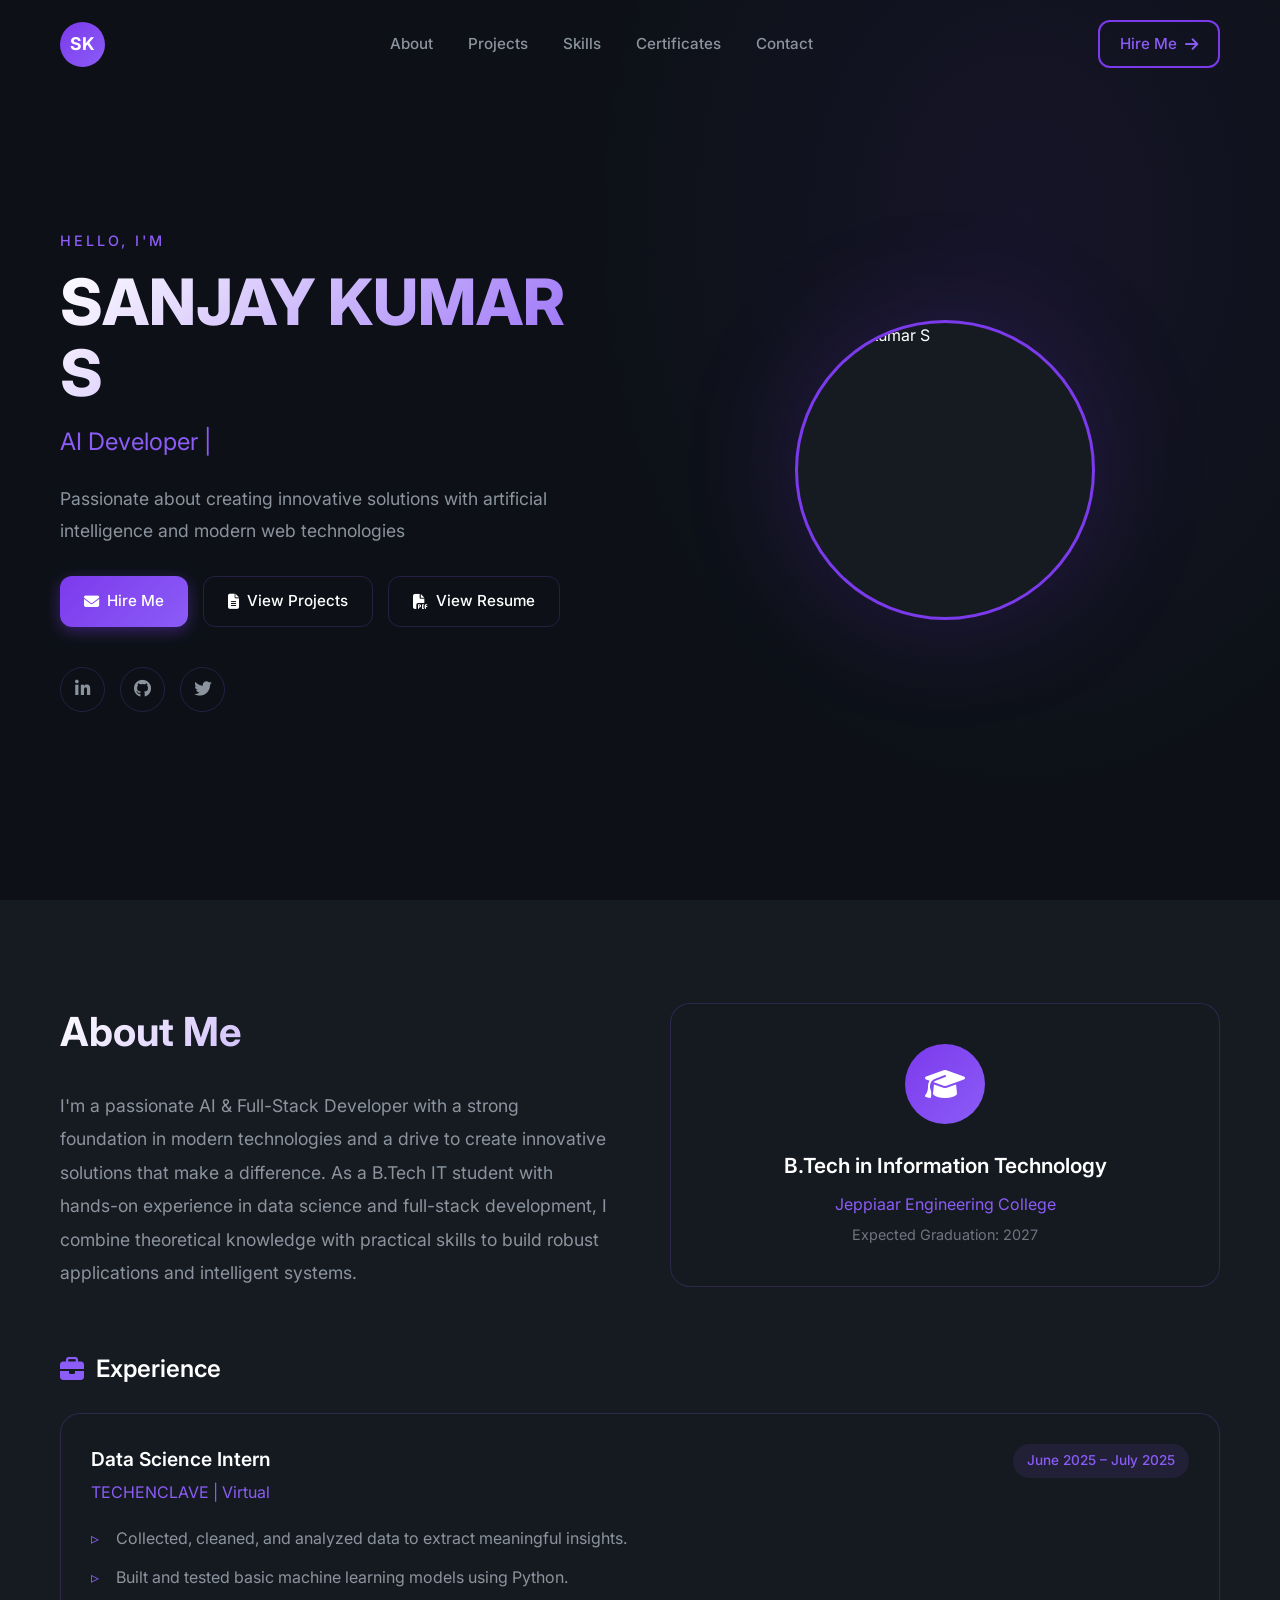
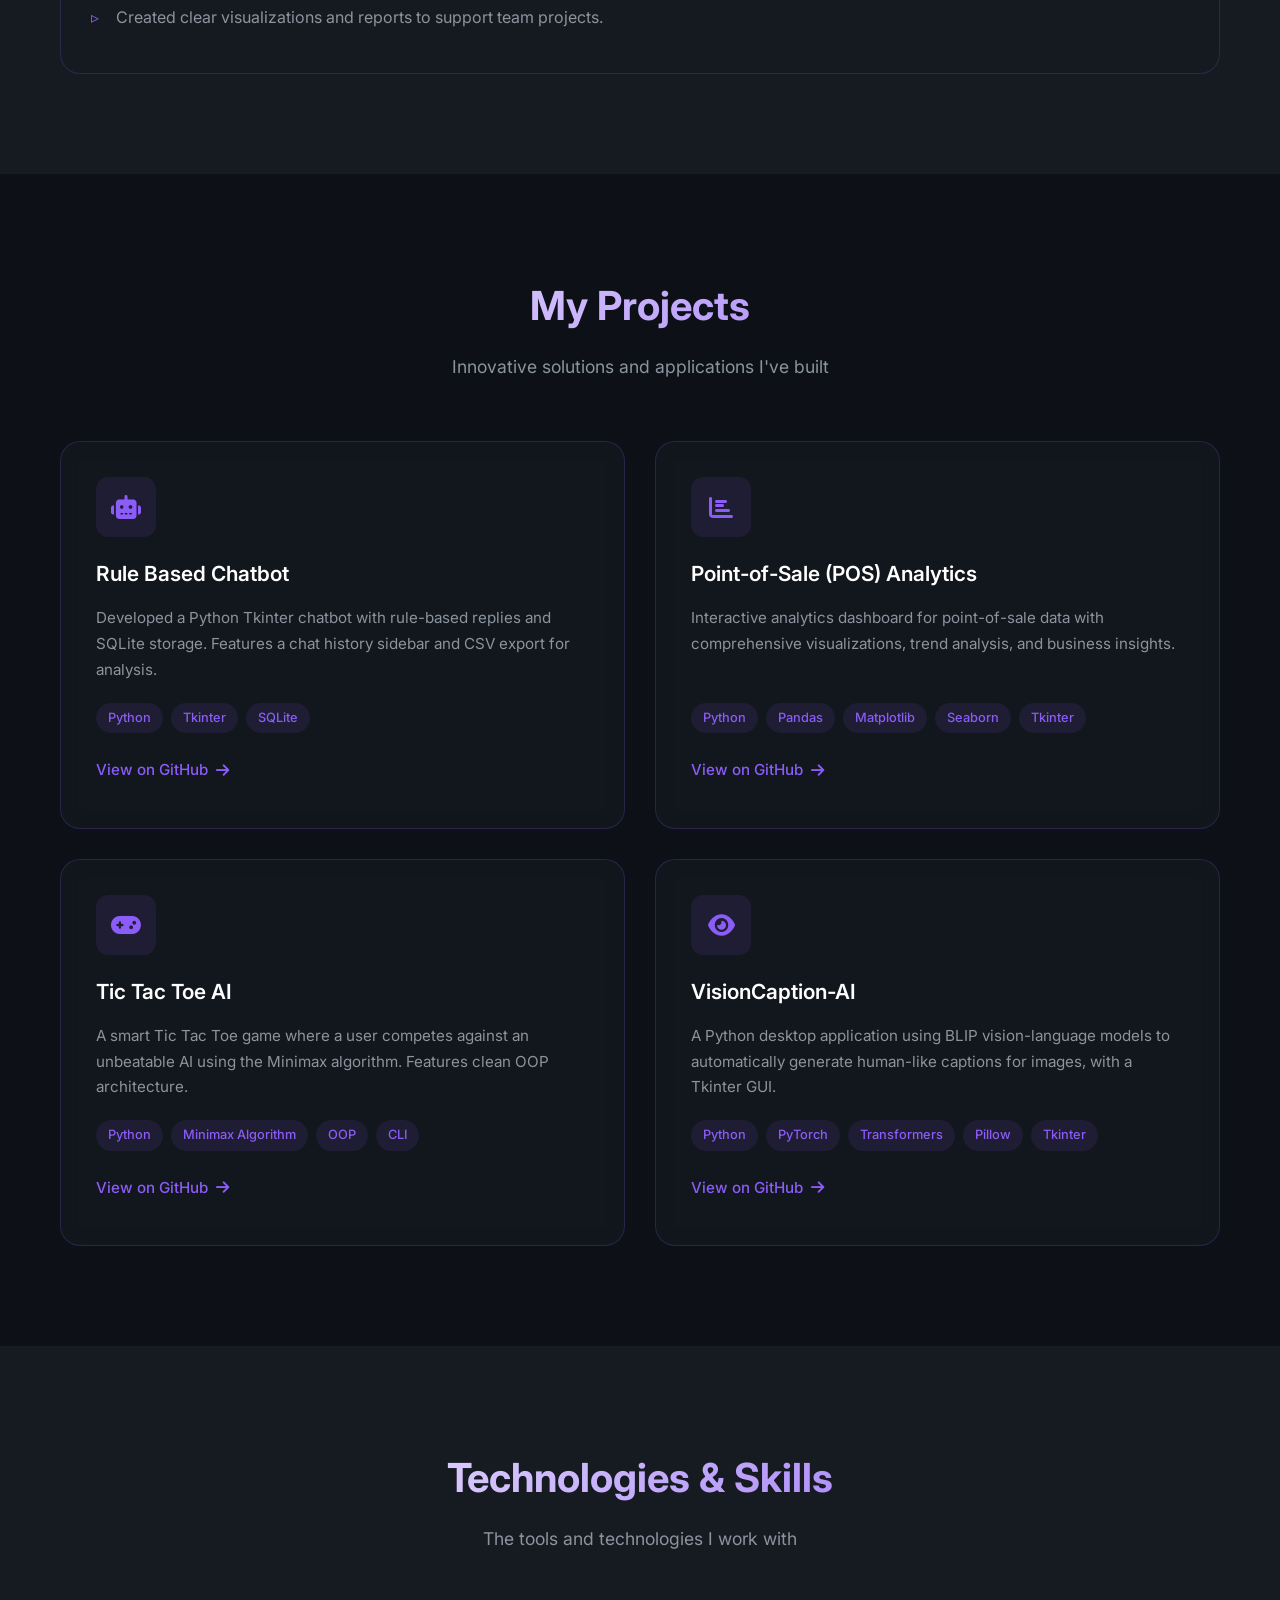
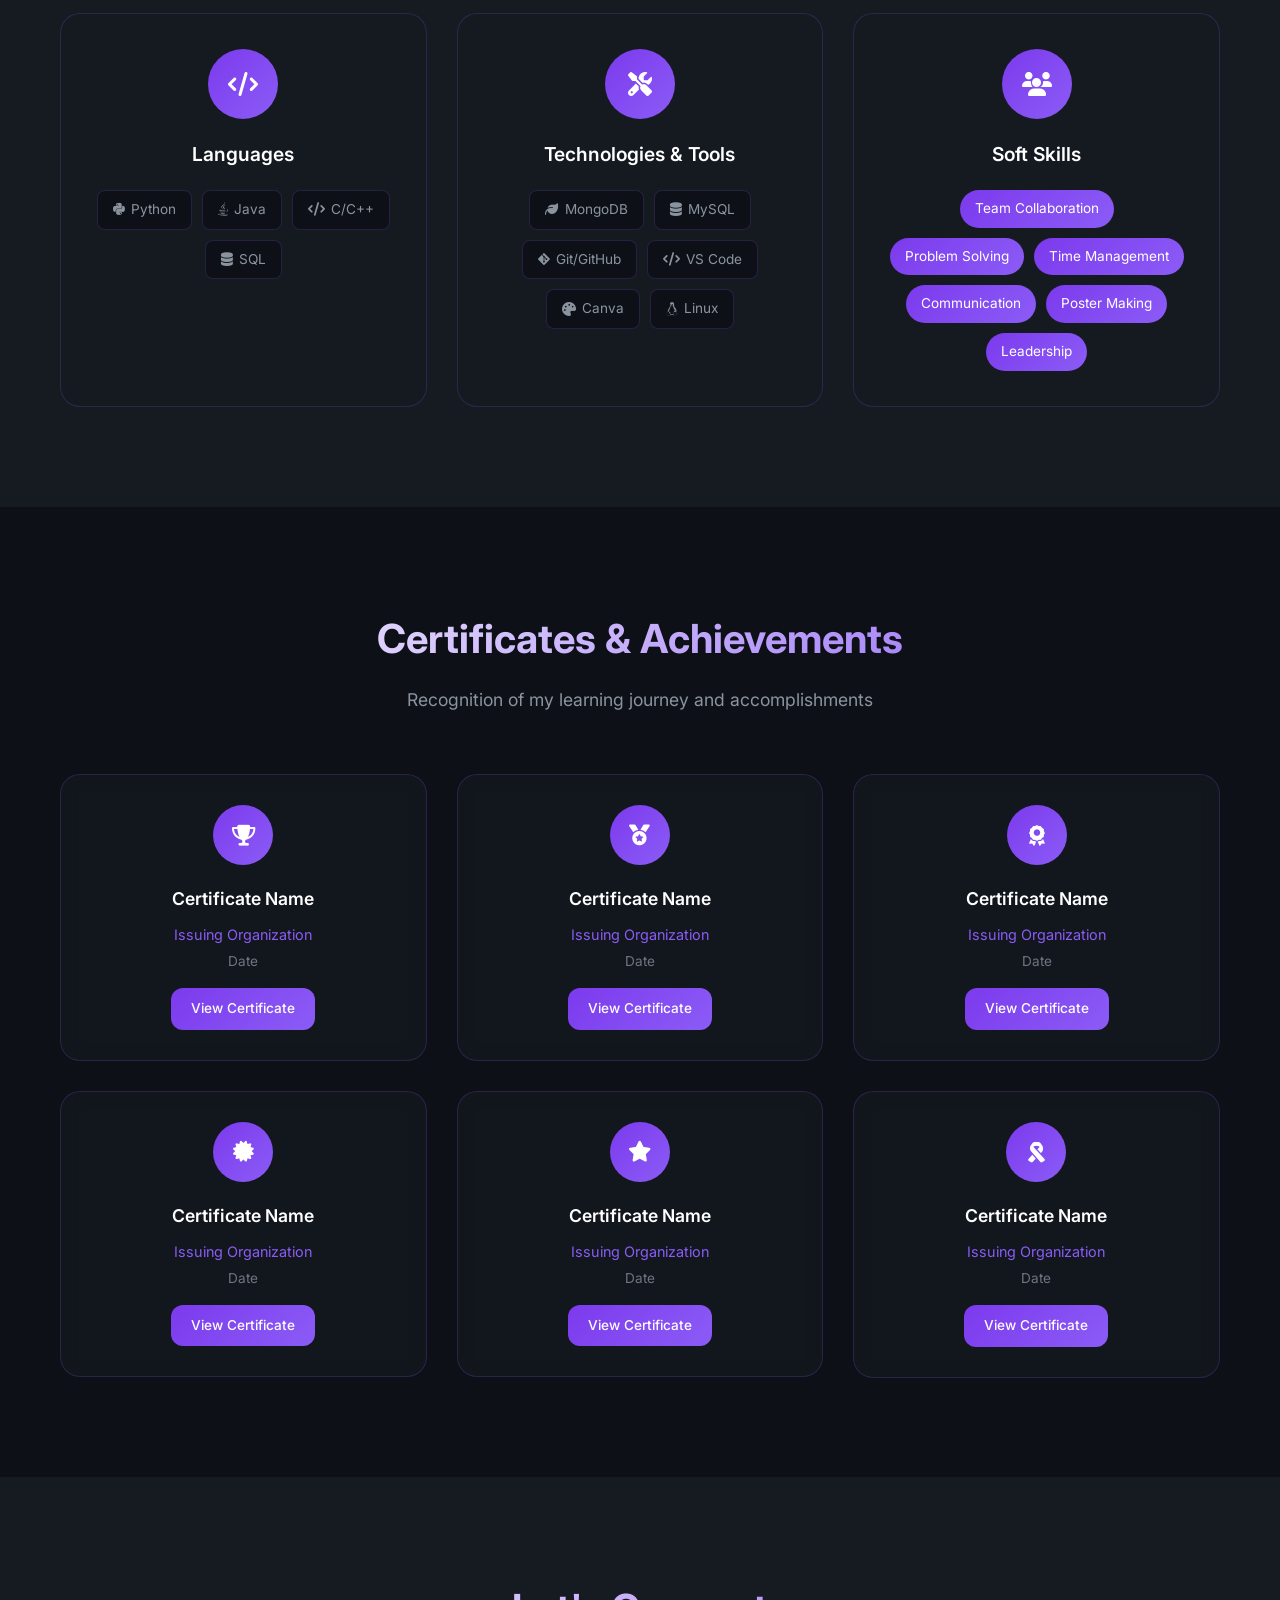
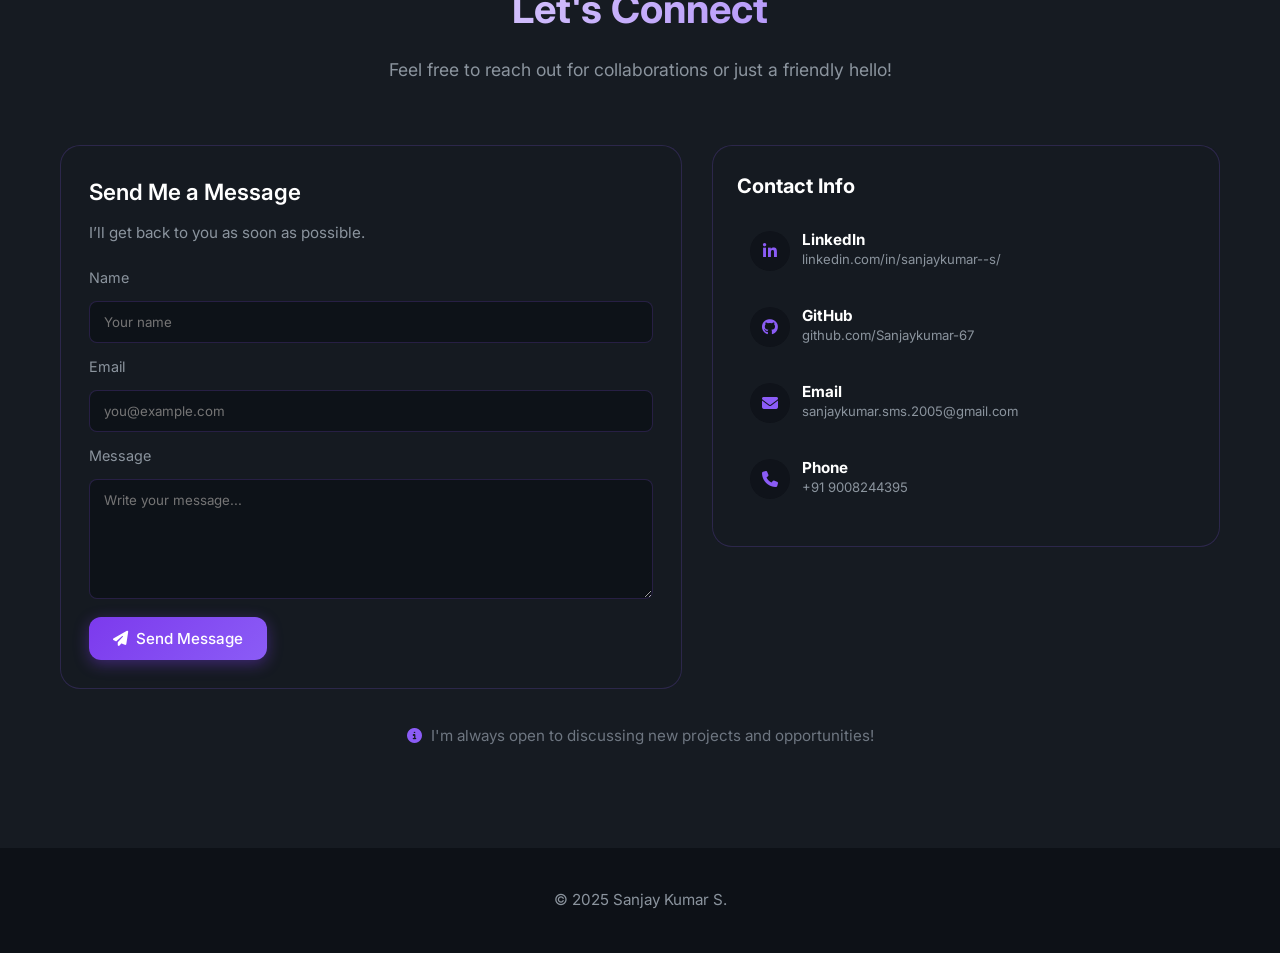
==== commit 3ad7a3ef: "Move portfolio files from port/ subdirectory to repository root for Netlify deployment Agent-Logs-Ur" ====
--- a/index.html
+++ b/index.html
@@ -1,522 +1,522 @@
-<!DOCTYPE html>
-<html lang="en">
-<head>
-    <meta charset="UTF-8">
-    <meta name="viewport" content="width=device-width, initial-scale=1.0">
-    <title>Sanjay Kumar S | AI & Full-Stack Developer</title>
-    
-    <!-- Google Fonts - Inter -->
-    <link rel="preconnect" href="https://fonts.googleapis.com">
-    <link rel="preconnect" href="https://fonts.gstatic.com" crossorigin>
-    <link href="https://fonts.googleapis.com/css2?family=Inter:wght@300;400;500;600;700;800&display=swap" rel="stylesheet">
-    
-    <!-- Font Awesome Icons -->
-    <link rel="stylesheet" href="https://cdnjs.cloudflare.com/ajax/libs/font-awesome/6.5.1/css/all.min.css">
-    
-    <!-- Custom CSS -->
-    <link rel="stylesheet" href="style.css">
-</head>
-<body>
-    <!-- ==================== NAVBAR ==================== -->
-    <nav class="navbar" id="navbar">
-        <div class="nav-container">
-            <!-- Logo -->
-            <a href="#" class="logo">
-                <span class="logo-circle">SK</span>
-            </a>
-            
-            <!-- Nav Links -->
-            <ul class="nav-links" id="nav-links">
-                <li><a href="#about" class="nav-link">About</a></li>
-                <li><a href="#projects" class="nav-link">Projects</a></li>
-                <li><a href="#skills" class="nav-link">Skills</a></li>
-                <li><a href="#certificates" class="nav-link">Certificates</a></li>
-                <li><a href="#contact" class="nav-link">Contact</a></li>
-            </ul>
-            
-            <!-- Hire Me Button -->
-            <a href="#contact" class="btn btn-outline hire-btn">
-                Hire Me <i class="fas fa-arrow-right"></i>
-            </a>
-            
-            <!-- Mobile Menu Toggle -->
-            <button class="mobile-menu-toggle" id="mobile-menu-toggle" aria-label="Toggle menu">
-                <i class="fas fa-bars"></i>
-            </button>
-        </div>
-    </nav>
-
-    <!-- ==================== HERO SECTION ==================== -->
-    <section class="hero" id="hero">
-        <div class="hero-container">
-            <!-- Left Content -->
-            <div class="hero-content">
-                <span class="hero-tag">HELLO, I'M</span>
-                <h1 class="hero-title">SANJAY KUMAR S</h1>
-                <p class="hero-subtitle">
-                    <span class="typewriter" id="typewriter"></span>
-                    <span class="cursor">|</span>
-                </p>
-                <p class="hero-description">
-                    Passionate about creating innovative solutions with artificial intelligence and modern web technologies
-                </p>
-                
-                <!-- Hero Buttons -->
-                <div class="hero-buttons">
-                    <a href="#contact" class="btn btn-primary">
-                        <i class="fas fa-envelope"></i> Hire Me
-                    </a>
-                    <a href="#projects" class="btn btn-secondary">
-                        <i class="fas fa-file-alt"></i> View Projects
-                    </a>
-                    <a href="resume.html" class="btn btn-secondary">
-                        <i class="fas fa-file-pdf"></i> View Resume
-                    </a>
-                </div>
-                
-                <!-- Social Icons -->
-                <div class="social-icons">
-                    <a href="https://www.linkedin.com/in/sanjaykumar--s/" target="_blank" class="social-icon" id="hero-linkedin" aria-label="LinkedIn">
-                        <i class="fab fa-linkedin-in"></i>
-                    </a>
-                    <a href="https://github.com/Sanjaykumar-67" target="_blank" class="social-icon" id="hero-github" aria-label="GitHub">
-                        <i class="fab fa-github"></i>
-                    </a>
-                    <!-- ADD TWITTER LINK HERE -->
-                    <a href="#" class="social-icon" id="hero-twitter" aria-label="Twitter">
-                        <i class="fab fa-twitter"></i>
-                    </a>
-                </div>
-            </div>
-            
-            <!-- Right Content - Profile Image -->
-            <div class="hero-visual">
-                <div class="profile-wrapper">
-                    <div class="profile-glow"></div>
-                    <div class="profile-circle">
-                        <!-- ADD YOUR PROFILE PHOTO HERE - replace src with your image path -->
-                        <img src="profile.jpg" alt="Sanjay Kumar S" id="profile-photo" class="profile-photo">
-                    </div>
-                </div>
-            </div>
-        </div>
-        
-        <!-- Background Elements -->
-        <div class="hero-bg-gradient"></div>
-    </section>
-
-    <!-- ==================== ABOUT SECTION ==================== -->
-    <section class="section about" id="about">
-        <div class="container">
-            <div class="about-grid">
-                <!-- Left - About Text -->
-                <div class="about-content fade-in">
-                    <h2 class="section-title">About Me</h2>
-                    <p class="about-text">
-                        I'm a passionate AI & Full-Stack Developer with a strong foundation in modern technologies and a drive to create innovative solutions that make a difference. As a B.Tech IT student with hands-on experience in data science and full-stack development, I combine theoretical knowledge with practical skills to build robust applications and intelligent systems.
-                    </p>
-                </div>
-                
-                <!-- Right - Education Card -->
-                <div class="education-card glass-card fade-in">
-                    <div class="education-icon">
-                        <i class="fas fa-graduation-cap"></i>
-                    </div>
-                    <h3 class="education-degree">B.Tech in Information Technology</h3>
-                    <p class="education-college">Jeppiaar Engineering College</p>
-                    <p class="education-year">Expected Graduation: 2027</p>
-                </div>
-            </div>
-            
-            <!-- Experience Section -->
-            <div class="experience-section fade-in">
-                <h3 class="experience-heading">
-                    <i class="fas fa-briefcase"></i> Experience
-                </h3>
-                <div class="experience-card glass-card">
-                    <div class="experience-header">
-                        <div class="experience-info">
-                            <h4 class="experience-title">Data Science Intern</h4>
-                            <p class="experience-company">TECHENCLAVE | Virtual</p>
-                        </div>
-                        <span class="experience-date">June 2025 – July 2025</span>
-                    </div>
-                    <ul class="experience-list">
-                        <li>Collected, cleaned, and analyzed data to extract meaningful insights.</li>
-                        <li>Built and tested basic machine learning models using Python.</li>
-                        <li>Created clear visualizations and reports to support team projects.</li>
-                    </ul>
-                </div>
-            </div>
-        </div>
-    </section>
-
-    <!-- ==================== PROJECTS SECTION ==================== -->
-    <section class="section projects" id="projects">
-        <div class="container">
-            <div class="section-header fade-in">
-                <h2 class="section-title">My Projects</h2>
-                <p class="section-subtitle">Innovative solutions and applications I've built</p>
-            </div>
-            
-            <div class="projects-grid">
-                <!-- Project 1 - Rule Based Chatbot -->
-                <div class="project-card glass-card fade-in">
-                    <div class="project-icon">
-                        <i class="fas fa-robot"></i>
-                    </div>
-                    <h3 class="project-title">Rule Based Chatbot</h3>
-                    <p class="project-description">
-                        Developed a Python Tkinter chatbot with rule-based replies and SQLite storage. Features a chat history sidebar and CSV export for analysis.
-                    </p>
-                    <div class="project-tags">
-                        <span class="tag">Python</span>
-                        <span class="tag">Tkinter</span>
-                        <span class="tag">SQLite</span>
-                    </div>
-                    <!-- ADD GITHUB LINK HERE -->
-                    <a href="#" class="btn btn-project">
-                        View on GitHub <i class="fas fa-arrow-right"></i>
-                    </a>
-                </div>
-                
-                <!-- Project 2 - POS Analytics -->
-                <div class="project-card glass-card fade-in">
-                    <div class="project-icon">
-                        <i class="fas fa-chart-bar"></i>
-                    </div>
-                    <h3 class="project-title">Point-of-Sale (POS) Analytics</h3>
-                    <p class="project-description">
-                        Interactive analytics dashboard for point-of-sale data with comprehensive visualizations, trend analysis, and business insights.
-                    </p>
-                    <div class="project-tags">
-                        <span class="tag">Python</span>
-                        <span class="tag">Pandas</span>
-                        <span class="tag">Matplotlib</span>
-                        <span class="tag">Seaborn</span>
-                        <span class="tag">Tkinter</span>
-                    </div>
-                    <!-- ADD GITHUB LINK HERE -->
-                    <a href="#" class="btn btn-project">
-                        View on GitHub <i class="fas fa-arrow-right"></i>
-                    </a>
-                </div>
-                
-                <!-- Project 3 - Tic Tac Toe AI -->
-                <div class="project-card glass-card fade-in">
-                    <div class="project-icon">
-                        <i class="fas fa-gamepad"></i>
-                    </div>
-                    <h3 class="project-title">Tic Tac Toe AI</h3>
-                    <p class="project-description">
-                        A smart Tic Tac Toe game where a user competes against an unbeatable AI using the Minimax algorithm. Features clean OOP architecture.
-                    </p>
-                    <div class="project-tags">
-                        <span class="tag">Python</span>
-                        <span class="tag">Minimax Algorithm</span>
-                        <span class="tag">OOP</span>
-                        <span class="tag">CLI</span>
-                    </div>
-                    <!-- ADD GITHUB LINK HERE -->
-                    <a href="#" class="btn btn-project">
-                        View on GitHub <i class="fas fa-arrow-right"></i>
-                    </a>
-                </div>
-                
-                <!-- Project 4 - VisionCaption-AI -->
-                <div class="project-card glass-card fade-in">
-                    <div class="project-icon">
-                        <i class="fas fa-eye"></i>
-                    </div>
-                    <h3 class="project-title">VisionCaption-AI</h3>
-                    <p class="project-description">
-                        A Python desktop application using BLIP vision-language models to automatically generate human-like captions for images, with a Tkinter GUI.
-                    </p>
-                    <div class="project-tags">
-                        <span class="tag">Python</span>
-                        <span class="tag">PyTorch</span>
-                        <span class="tag">Transformers</span>
-                        <span class="tag">Pillow</span>
-                        <span class="tag">Tkinter</span>
-                    </div>
-                    <!-- ADD GITHUB LINK HERE -->
-                    <a href="#" class="btn btn-project">
-                        View on GitHub <i class="fas fa-arrow-right"></i>
-                    </a>
-                </div>
-            </div>
-        </div>
-    </section>
-
-    <!-- ==================== SKILLS SECTION ==================== -->
-    <section class="section skills" id="skills">
-        <div class="container">
-            <div class="section-header fade-in">
-                <h2 class="section-title">Technologies & Skills</h2>
-                <p class="section-subtitle">The tools and technologies I work with</p>
-            </div>
-            
-            <div class="skills-grid">
-                <!-- Languages Card -->
-                <div class="skill-card glass-card fade-in">
-                    <div class="skill-icon">
-                        <i class="fas fa-code"></i>
-                    </div>
-                    <h3 class="skill-category">Languages</h3>
-                    <div class="skill-badges">
-                        <span class="skill-badge">
-                            <i class="fab fa-python"></i> Python
-                        </span>
-                        <span class="skill-badge">
-                            <i class="fab fa-java"></i> Java
-                        </span>
-                        <span class="skill-badge">
-                            <i class="fas fa-code"></i> C/C++
-                        </span>
-                        <span class="skill-badge">
-                            <i class="fas fa-database"></i> SQL
-                        </span>
-                    </div>
-                </div>
-                
-                <!-- Technologies & Tools Card -->
-                <div class="skill-card glass-card fade-in">
-                    <div class="skill-icon">
-                        <i class="fas fa-tools"></i>
-                    </div>
-                    <h3 class="skill-category">Technologies & Tools</h3>
-                    <div class="skill-badges">
-                        <span class="skill-badge">
-                            <i class="fas fa-leaf"></i> MongoDB
-                        </span>
-                        <span class="skill-badge">
-                            <i class="fas fa-database"></i> MySQL
-                        </span>
-                        <span class="skill-badge">
-                            <i class="fab fa-git-alt"></i> Git/GitHub
-                        </span>
-                        <span class="skill-badge">
-                            <i class="fas fa-code"></i> VS Code
-                        </span>
-                        <span class="skill-badge">
-                            <i class="fas fa-palette"></i> Canva
-                        </span>
-                        <span class="skill-badge">
-                            <i class="fab fa-linux"></i> Linux
-                        </span>
-                    </div>
-                </div>
-                
-                <!-- Soft Skills Card -->
-                <div class="skill-card glass-card fade-in">
-                    <div class="skill-icon">
-                        <i class="fas fa-users"></i>
-                    </div>
-                    <h3 class="skill-category">Soft Skills</h3>
-                    <div class="skill-badges soft-skills">
-                        <span class="skill-badge pill">Team Collaboration</span>
-                        <span class="skill-badge pill">Problem Solving</span>
-                        <span class="skill-badge pill">Time Management</span>
-                        <span class="skill-badge pill">Communication</span>
-                        <span class="skill-badge pill">Poster Making</span>
-                        <span class="skill-badge pill">Leadership</span>
-                    </div>
-                </div>
-            </div>
-        </div>
-    </section>
-
-    <!-- ==================== CERTIFICATES SECTION ==================== -->
-    <section class="section certificates" id="certificates">
-        <div class="container">
-            <div class="section-header fade-in">
-                <h2 class="section-title">Certificates & Achievements</h2>
-                <p class="section-subtitle">Recognition of my learning journey and accomplishments</p>
-            </div>
-            
-            <div class="certificates-grid">
-                <!-- Certificate 1 - Edit title and details below -->
-                <div class="certificate-card glass-card fade-in" id="cert-1">
-                    <div class="certificate-icon">
-                        <i class="fas fa-trophy"></i>
-                    </div>
-                    <!-- EDIT CERTIFICATE NAME HERE -->
-                    <h3 class="certificate-title">Certificate Name</h3>
-                    <!-- EDIT ISSUING ORGANIZATION HERE -->
-                    <p class="certificate-issuer">Issuing Organization</p>
-                    <!-- EDIT DATE HERE -->
-                    <p class="certificate-date">Date</p>
-                    <!-- ADD CERTIFICATE LINK HERE -->
-                    <a href="#" class="btn btn-certificate">View Certificate</a>
-                </div>
-                
-                <!-- Certificate 2 - Edit title and details below -->
-                <div class="certificate-card glass-card fade-in" id="cert-2">
-                    <div class="certificate-icon">
-                        <i class="fas fa-medal"></i>
-                    </div>
-                    <!-- EDIT CERTIFICATE NAME HERE -->
-                    <h3 class="certificate-title">Certificate Name</h3>
-                    <!-- EDIT ISSUING ORGANIZATION HERE -->
-                    <p class="certificate-issuer">Issuing Organization</p>
-                    <!-- EDIT DATE HERE -->
-                    <p class="certificate-date">Date</p>
-                    <!-- ADD CERTIFICATE LINK HERE -->
-                    <a href="#" class="btn btn-certificate">View Certificate</a>
-                </div>
-                
-                <!-- Certificate 3 - Edit title and details below -->
-                <div class="certificate-card glass-card fade-in" id="cert-3">
-                    <div class="certificate-icon">
-                        <i class="fas fa-award"></i>
-                    </div>
-                    <!-- EDIT CERTIFICATE NAME HERE -->
-                    <h3 class="certificate-title">Certificate Name</h3>
-                    <!-- EDIT ISSUING ORGANIZATION HERE -->
-                    <p class="certificate-issuer">Issuing Organization</p>
-                    <!-- EDIT DATE HERE -->
-                    <p class="certificate-date">Date</p>
-                    <!-- ADD CERTIFICATE LINK HERE -->
-                    <a href="#" class="btn btn-certificate">View Certificate</a>
-                </div>
-                
-                <!-- Certificate 4 - Edit title and details below -->
-                <div class="certificate-card glass-card fade-in" id="cert-4">
-                    <div class="certificate-icon">
-                        <i class="fas fa-certificate"></i>
-                    </div>
-                    <!-- EDIT CERTIFICATE NAME HERE -->
-                    <h3 class="certificate-title">Certificate Name</h3>
-                    <!-- EDIT ISSUING ORGANIZATION HERE -->
-                    <p class="certificate-issuer">Issuing Organization</p>
-                    <!-- EDIT DATE HERE -->
-                    <p class="certificate-date">Date</p>
-                    <!-- ADD CERTIFICATE LINK HERE -->
-                    <a href="#" class="btn btn-certificate">View Certificate</a>
-                </div>
-                
-                <!-- Certificate 5 - Edit title and details below -->
-                <div class="certificate-card glass-card fade-in" id="cert-5">
-                    <div class="certificate-icon">
-                        <i class="fas fa-star"></i>
-                    </div>
-                    <!-- EDIT CERTIFICATE NAME HERE -->
-                    <h3 class="certificate-title">Certificate Name</h3>
-                    <!-- EDIT ISSUING ORGANIZATION HERE -->
-                    <p class="certificate-issuer">Issuing Organization</p>
-                    <!-- EDIT DATE HERE -->
-                    <p class="certificate-date">Date</p>
-                    <!-- ADD CERTIFICATE LINK HERE -->
-                    <a href="#" class="btn btn-certificate">View Certificate</a>
-                </div>
-                
-                <!-- Certificate 6 - Edit title and details below -->
-                <div class="certificate-card glass-card fade-in" id="cert-6">
-                    <div class="certificate-icon">
-                        <i class="fas fa-ribbon"></i>
-                    </div>
-                    <!-- EDIT CERTIFICATE NAME HERE -->
-                    <h3 class="certificate-title">Certificate Name</h3>
-                    <!-- EDIT ISSUING ORGANIZATION HERE -->
-                    <p class="certificate-issuer">Issuing Organization</p>
-                    <!-- EDIT DATE HERE -->
-                    <p class="certificate-date">Date</p>
-                    <!-- ADD CERTIFICATE LINK HERE -->
-                    <a href="#" class="btn btn-certificate">View Certificate</a>
-                </div>
-            </div>
-        </div>
-    </section>
-
-    <!-- ==================== CONTACT SECTION ==================== -->
-    <section class="section contact" id="contact">
-        <div class="container">
-            <div class="section-header fade-in">
-                <h2 class="section-title">Let's Connect</h2>
-                <p class="section-subtitle">Feel free to reach out for collaborations or just a friendly hello!</p>
-            </div>
-            
-            <div class="contact-layout fade-in">
-                <!-- Contact Form (Left) -->
-                <form class="contact-form glass-card" action="https://formspree.io/f/mreoqqbr" method="POST">
-                    <h3 class="contact-form-title">Send Me a Message</h3>
-                    <p class="contact-form-subtitle">I’ll get back to you as soon as possible.</p>
-
-                    <!-- ADD FORM TOKEN/EXTRA KEYS HERE IF NEEDED -->
-                    <input type="hidden" name="_subject" value="New Portfolio Contact Message">
-
-                    <label for="contact-name">Name</label>
-                    <input type="text" id="contact-name" name="name" placeholder="Your name" required>
-
-                    <label for="contact-email">Email</label>
-                    <input type="email" id="contact-email" name="email" placeholder="you@example.com" required>
-
-                    <label for="contact-message">Message</label>
-                    <textarea id="contact-message" name="message" rows="5" placeholder="Write your message..." required></textarea>
-
-                    <button type="submit" class="btn btn-primary">
-                        <i class="fas fa-paper-plane"></i> Send Message
-                    </button>
-                </form>
-
-                <!-- Contact Details (Right) -->
-                <aside class="contact-details glass-card" aria-label="Contact links">
-                    <h3 class="contact-details-title">Contact Info</h3>
-
-                    <a href="https://www.linkedin.com/in/sanjaykumar--s/" target="_blank" class="contact-detail-item" id="linkedin-link" aria-label="LinkedIn">
-                        <span class="contact-detail-icon"><i class="fab fa-linkedin-in"></i></span>
-                        <span class="contact-detail-text">
-                            <strong>LinkedIn</strong>
-                            <small>linkedin.com/in/sanjaykumar--s/</small>
-                        </span>
-                    </a>
-
-                    <a href="https://github.com/Sanjaykumar-67" target="_blank" class="contact-detail-item" id="github-link" aria-label="GitHub">
-                        <span class="contact-detail-icon"><i class="fab fa-github"></i></span>
-                        <span class="contact-detail-text">
-                            <strong>GitHub</strong>
-                            <small>github.com/Sanjaykumar-67</small>
-                        </span>
-                    </a>
-
-                    <a href="mailto:sanjaykumar.sms.2005@gmail.com" class="contact-detail-item" id="email-link" aria-label="Email">
-                        <span class="contact-detail-icon"><i class="fas fa-envelope"></i></span>
-                        <span class="contact-detail-text">
-                            <strong>Email</strong>
-                            <small>sanjaykumar.sms.2005@gmail.com</small>
-                        </span>
-                    </a>
-
-                    <a href="tel:+919008244395" class="contact-detail-item" id="phone-link" aria-label="Phone">
-                        <span class="contact-detail-icon"><i class="fas fa-phone"></i></span>
-                        <span class="contact-detail-text">
-                            <strong>Phone</strong>
-                            <small>+91 9008244395</small>
-                        </span>
-                    </a>
-                </aside>
-            </div>
-            
-            <p class="contact-note fade-in">
-                <i class="fas fa-info-circle"></i> 
-                I'm always open to discussing new projects and opportunities!
-            </p>
-        </div>
-    </section>
-
-    <!-- ==================== FOOTER ==================== -->
-    <footer class="footer">
-        <div class="container">
-            <p class="footer-text">© 2025 Sanjay Kumar S.</p>
-            
-            <!-- Back to Top Button -->
-            <a href="#" class="back-to-top" id="back-to-top" aria-label="Back to top">
-                <i class="fas fa-arrow-up"></i>
-            </a>
-        </div>
-    </footer>
-
-    <!-- JavaScript -->
-    <script src="script.js"></script>
-</body>
-</html>
+<!DOCTYPE html>
+<html lang="en">
+<head>
+    <meta charset="UTF-8">
+    <meta name="viewport" content="width=device-width, initial-scale=1.0">
+    <title>Sanjay Kumar S | AI & Full-Stack Developer</title>
+    
+    <!-- Google Fonts - Inter -->
+    <link rel="preconnect" href="https://fonts.googleapis.com">
+    <link rel="preconnect" href="https://fonts.gstatic.com" crossorigin>
+    <link href="https://fonts.googleapis.com/css2?family=Inter:wght@300;400;500;600;700;800&display=swap" rel="stylesheet">
+    
+    <!-- Font Awesome Icons -->
+    <link rel="stylesheet" href="https://cdnjs.cloudflare.com/ajax/libs/font-awesome/6.5.1/css/all.min.css">
+    
+    <!-- Custom CSS -->
+    <link rel="stylesheet" href="style.css">
+</head>
+<body>
+    <!-- ==================== NAVBAR ==================== -->
+    <nav class="navbar" id="navbar">
+        <div class="nav-container">
+            <!-- Logo -->
+            <a href="#" class="logo">
+                <span class="logo-circle">SK</span>
+            </a>
+            
+            <!-- Nav Links -->
+            <ul class="nav-links" id="nav-links">
+                <li><a href="#about" class="nav-link">About</a></li>
+                <li><a href="#projects" class="nav-link">Projects</a></li>
+                <li><a href="#skills" class="nav-link">Skills</a></li>
+                <li><a href="#certificates" class="nav-link">Certificates</a></li>
+                <li><a href="#contact" class="nav-link">Contact</a></li>
+            </ul>
+            
+            <!-- Hire Me Button -->
+            <a href="#contact" class="btn btn-outline hire-btn">
+                Hire Me <i class="fas fa-arrow-right"></i>
+            </a>
+            
+            <!-- Mobile Menu Toggle -->
+            <button class="mobile-menu-toggle" id="mobile-menu-toggle" aria-label="Toggle menu">
+                <i class="fas fa-bars"></i>
+            </button>
+        </div>
+    </nav>
+
+    <!-- ==================== HERO SECTION ==================== -->
+    <section class="hero" id="hero">
+        <div class="hero-container">
+            <!-- Left Content -->
+            <div class="hero-content">
+                <span class="hero-tag">HELLO, I'M</span>
+                <h1 class="hero-title">SANJAY KUMAR S</h1>
+                <p class="hero-subtitle">
+                    <span class="typewriter" id="typewriter"></span>
+                    <span class="cursor">|</span>
+                </p>
+                <p class="hero-description">
+                    Passionate about creating innovative solutions with artificial intelligence and modern web technologies
+                </p>
+                
+                <!-- Hero Buttons -->
+                <div class="hero-buttons">
+                    <a href="#contact" class="btn btn-primary">
+                        <i class="fas fa-envelope"></i> Hire Me
+                    </a>
+                    <a href="#projects" class="btn btn-secondary">
+                        <i class="fas fa-file-alt"></i> View Projects
+                    </a>
+                    <a href="resume.html" class="btn btn-secondary">
+                        <i class="fas fa-file-pdf"></i> View Resume
+                    </a>
+                </div>
+                
+                <!-- Social Icons -->
+                <div class="social-icons">
+                    <a href="https://www.linkedin.com/in/sanjaykumar--s/" target="_blank" class="social-icon" id="hero-linkedin" aria-label="LinkedIn">
+                        <i class="fab fa-linkedin-in"></i>
+                    </a>
+                    <a href="https://github.com/Sanjaykumar-67" target="_blank" class="social-icon" id="hero-github" aria-label="GitHub">
+                        <i class="fab fa-github"></i>
+                    </a>
+                    <!-- ADD TWITTER LINK HERE -->
+                    <a href="#" class="social-icon" id="hero-twitter" aria-label="Twitter">
+                        <i class="fab fa-twitter"></i>
+                    </a>
+                </div>
+            </div>
+            
+            <!-- Right Content - Profile Image -->
+            <div class="hero-visual">
+                <div class="profile-wrapper">
+                    <div class="profile-glow"></div>
+                    <div class="profile-circle">
+                        <!-- ADD YOUR PROFILE PHOTO HERE - replace src with your image path -->
+                        <img src="profile.jpg" alt="Sanjay Kumar S" id="profile-photo" class="profile-photo">
+                    </div>
+                </div>
+            </div>
+        </div>
+        
+        <!-- Background Elements -->
+        <div class="hero-bg-gradient"></div>
+    </section>
+
+    <!-- ==================== ABOUT SECTION ==================== -->
+    <section class="section about" id="about">
+        <div class="container">
+            <div class="about-grid">
+                <!-- Left - About Text -->
+                <div class="about-content fade-in">
+                    <h2 class="section-title">About Me</h2>
+                    <p class="about-text">
+                        I'm a passionate AI & Full-Stack Developer with a strong foundation in modern technologies and a drive to create innovative solutions that make a difference. As a B.Tech IT student with hands-on experience in data science and full-stack development, I combine theoretical knowledge with practical skills to build robust applications and intelligent systems.
+                    </p>
+                </div>
+                
+                <!-- Right - Education Card -->
+                <div class="education-card glass-card fade-in">
+                    <div class="education-icon">
+                        <i class="fas fa-graduation-cap"></i>
+                    </div>
+                    <h3 class="education-degree">B.Tech in Information Technology</h3>
+                    <p class="education-college">Jeppiaar Engineering College</p>
+                    <p class="education-year">Expected Graduation: 2027</p>
+                </div>
+            </div>
+            
+            <!-- Experience Section -->
+            <div class="experience-section fade-in">
+                <h3 class="experience-heading">
+                    <i class="fas fa-briefcase"></i> Experience
+                </h3>
+                <div class="experience-card glass-card">
+                    <div class="experience-header">
+                        <div class="experience-info">
+                            <h4 class="experience-title">Data Science Intern</h4>
+                            <p class="experience-company">TECHENCLAVE | Virtual</p>
+                        </div>
+                        <span class="experience-date">June 2025 – July 2025</span>
+                    </div>
+                    <ul class="experience-list">
+                        <li>Collected, cleaned, and analyzed data to extract meaningful insights.</li>
+                        <li>Built and tested basic machine learning models using Python.</li>
+                        <li>Created clear visualizations and reports to support team projects.</li>
+                    </ul>
+                </div>
+            </div>
+        </div>
+    </section>
+
+    <!-- ==================== PROJECTS SECTION ==================== -->
+    <section class="section projects" id="projects">
+        <div class="container">
+            <div class="section-header fade-in">
+                <h2 class="section-title">My Projects</h2>
+                <p class="section-subtitle">Innovative solutions and applications I've built</p>
+            </div>
+            
+            <div class="projects-grid">
+                <!-- Project 1 - Rule Based Chatbot -->
+                <div class="project-card glass-card fade-in">
+                    <div class="project-icon">
+                        <i class="fas fa-robot"></i>
+                    </div>
+                    <h3 class="project-title">Rule Based Chatbot</h3>
+                    <p class="project-description">
+                        Developed a Python Tkinter chatbot with rule-based replies and SQLite storage. Features a chat history sidebar and CSV export for analysis.
+                    </p>
+                    <div class="project-tags">
+                        <span class="tag">Python</span>
+                        <span class="tag">Tkinter</span>
+                        <span class="tag">SQLite</span>
+                    </div>
+                    <!-- ADD GITHUB LINK HERE -->
+                    <a href="#" class="btn btn-project">
+                        View on GitHub <i class="fas fa-arrow-right"></i>
+                    </a>
+                </div>
+                
+                <!-- Project 2 - POS Analytics -->
+                <div class="project-card glass-card fade-in">
+                    <div class="project-icon">
+                        <i class="fas fa-chart-bar"></i>
+                    </div>
+                    <h3 class="project-title">Point-of-Sale (POS) Analytics</h3>
+                    <p class="project-description">
+                        Interactive analytics dashboard for point-of-sale data with comprehensive visualizations, trend analysis, and business insights.
+                    </p>
+                    <div class="project-tags">
+                        <span class="tag">Python</span>
+                        <span class="tag">Pandas</span>
+                        <span class="tag">Matplotlib</span>
+                        <span class="tag">Seaborn</span>
+                        <span class="tag">Tkinter</span>
+                    </div>
+                    <!-- ADD GITHUB LINK HERE -->
+                    <a href="#" class="btn btn-project">
+                        View on GitHub <i class="fas fa-arrow-right"></i>
+                    </a>
+                </div>
+                
+                <!-- Project 3 - Tic Tac Toe AI -->
+                <div class="project-card glass-card fade-in">
+                    <div class="project-icon">
+                        <i class="fas fa-gamepad"></i>
+                    </div>
+                    <h3 class="project-title">Tic Tac Toe AI</h3>
+                    <p class="project-description">
+                        A smart Tic Tac Toe game where a user competes against an unbeatable AI using the Minimax algorithm. Features clean OOP architecture.
+                    </p>
+                    <div class="project-tags">
+                        <span class="tag">Python</span>
+                        <span class="tag">Minimax Algorithm</span>
+                        <span class="tag">OOP</span>
+                        <span class="tag">CLI</span>
+                    </div>
+                    <!-- ADD GITHUB LINK HERE -->
+                    <a href="#" class="btn btn-project">
+                        View on GitHub <i class="fas fa-arrow-right"></i>
+                    </a>
+                </div>
+                
+                <!-- Project 4 - VisionCaption-AI -->
+                <div class="project-card glass-card fade-in">
+                    <div class="project-icon">
+                        <i class="fas fa-eye"></i>
+                    </div>
+                    <h3 class="project-title">VisionCaption-AI</h3>
+                    <p class="project-description">
+                        A Python desktop application using BLIP vision-language models to automatically generate human-like captions for images, with a Tkinter GUI.
+                    </p>
+                    <div class="project-tags">
+                        <span class="tag">Python</span>
+                        <span class="tag">PyTorch</span>
+                        <span class="tag">Transformers</span>
+                        <span class="tag">Pillow</span>
+                        <span class="tag">Tkinter</span>
+                    </div>
+                    <!-- ADD GITHUB LINK HERE -->
+                    <a href="#" class="btn btn-project">
+                        View on GitHub <i class="fas fa-arrow-right"></i>
+                    </a>
+                </div>
+            </div>
+        </div>
+    </section>
+
+    <!-- ==================== SKILLS SECTION ==================== -->
+    <section class="section skills" id="skills">
+        <div class="container">
+            <div class="section-header fade-in">
+                <h2 class="section-title">Technologies & Skills</h2>
+                <p class="section-subtitle">The tools and technologies I work with</p>
+            </div>
+            
+            <div class="skills-grid">
+                <!-- Languages Card -->
+                <div class="skill-card glass-card fade-in">
+                    <div class="skill-icon">
+                        <i class="fas fa-code"></i>
+                    </div>
+                    <h3 class="skill-category">Languages</h3>
+                    <div class="skill-badges">
+                        <span class="skill-badge">
+                            <i class="fab fa-python"></i> Python
+                        </span>
+                        <span class="skill-badge">
+                            <i class="fab fa-java"></i> Java
+                        </span>
+                        <span class="skill-badge">
+                            <i class="fas fa-code"></i> C/C++
+                        </span>
+                        <span class="skill-badge">
+                            <i class="fas fa-database"></i> SQL
+                        </span>
+                    </div>
+                </div>
+                
+                <!-- Technologies & Tools Card -->
+                <div class="skill-card glass-card fade-in">
+                    <div class="skill-icon">
+                        <i class="fas fa-tools"></i>
+                    </div>
+                    <h3 class="skill-category">Technologies & Tools</h3>
+                    <div class="skill-badges">
+                        <span class="skill-badge">
+                            <i class="fas fa-leaf"></i> MongoDB
+                        </span>
+                        <span class="skill-badge">
+                            <i class="fas fa-database"></i> MySQL
+                        </span>
+                        <span class="skill-badge">
+                            <i class="fab fa-git-alt"></i> Git/GitHub
+                        </span>
+                        <span class="skill-badge">
+                            <i class="fas fa-code"></i> VS Code
+                        </span>
+                        <span class="skill-badge">
+                            <i class="fas fa-palette"></i> Canva
+                        </span>
+                        <span class="skill-badge">
+                            <i class="fab fa-linux"></i> Linux
+                        </span>
+                    </div>
+                </div>
+                
+                <!-- Soft Skills Card -->
+                <div class="skill-card glass-card fade-in">
+                    <div class="skill-icon">
+                        <i class="fas fa-users"></i>
+                    </div>
+                    <h3 class="skill-category">Soft Skills</h3>
+                    <div class="skill-badges soft-skills">
+                        <span class="skill-badge pill">Team Collaboration</span>
+                        <span class="skill-badge pill">Problem Solving</span>
+                        <span class="skill-badge pill">Time Management</span>
+                        <span class="skill-badge pill">Communication</span>
+                        <span class="skill-badge pill">Poster Making</span>
+                        <span class="skill-badge pill">Leadership</span>
+                    </div>
+                </div>
+            </div>
+        </div>
+    </section>
+
+    <!-- ==================== CERTIFICATES SECTION ==================== -->
+    <section class="section certificates" id="certificates">
+        <div class="container">
+            <div class="section-header fade-in">
+                <h2 class="section-title">Certificates & Achievements</h2>
+                <p class="section-subtitle">Recognition of my learning journey and accomplishments</p>
+            </div>
+            
+            <div class="certificates-grid">
+                <!-- Certificate 1 - Edit title and details below -->
+                <div class="certificate-card glass-card fade-in" id="cert-1">
+                    <div class="certificate-icon">
+                        <i class="fas fa-trophy"></i>
+                    </div>
+                    <!-- EDIT CERTIFICATE NAME HERE -->
+                    <h3 class="certificate-title">Certificate Name</h3>
+                    <!-- EDIT ISSUING ORGANIZATION HERE -->
+                    <p class="certificate-issuer">Issuing Organization</p>
+                    <!-- EDIT DATE HERE -->
+                    <p class="certificate-date">Date</p>
+                    <!-- ADD CERTIFICATE LINK HERE -->
+                    <a href="#" class="btn btn-certificate">View Certificate</a>
+                </div>
+                
+                <!-- Certificate 2 - Edit title and details below -->
+                <div class="certificate-card glass-card fade-in" id="cert-2">
+                    <div class="certificate-icon">
+                        <i class="fas fa-medal"></i>
+                    </div>
+                    <!-- EDIT CERTIFICATE NAME HERE -->
+                    <h3 class="certificate-title">Certificate Name</h3>
+                    <!-- EDIT ISSUING ORGANIZATION HERE -->
+                    <p class="certificate-issuer">Issuing Organization</p>
+                    <!-- EDIT DATE HERE -->
+                    <p class="certificate-date">Date</p>
+                    <!-- ADD CERTIFICATE LINK HERE -->
+                    <a href="#" class="btn btn-certificate">View Certificate</a>
+                </div>
+                
+                <!-- Certificate 3 - Edit title and details below -->
+                <div class="certificate-card glass-card fade-in" id="cert-3">
+                    <div class="certificate-icon">
+                        <i class="fas fa-award"></i>
+                    </div>
+                    <!-- EDIT CERTIFICATE NAME HERE -->
+                    <h3 class="certificate-title">Certificate Name</h3>
+                    <!-- EDIT ISSUING ORGANIZATION HERE -->
+                    <p class="certificate-issuer">Issuing Organization</p>
+                    <!-- EDIT DATE HERE -->
+                    <p class="certificate-date">Date</p>
+                    <!-- ADD CERTIFICATE LINK HERE -->
+                    <a href="#" class="btn btn-certificate">View Certificate</a>
+                </div>
+                
+                <!-- Certificate 4 - Edit title and details below -->
+                <div class="certificate-card glass-card fade-in" id="cert-4">
+                    <div class="certificate-icon">
+                        <i class="fas fa-certificate"></i>
+                    </div>
+                    <!-- EDIT CERTIFICATE NAME HERE -->
+                    <h3 class="certificate-title">Certificate Name</h3>
+                    <!-- EDIT ISSUING ORGANIZATION HERE -->
+                    <p class="certificate-issuer">Issuing Organization</p>
+                    <!-- EDIT DATE HERE -->
+                    <p class="certificate-date">Date</p>
+                    <!-- ADD CERTIFICATE LINK HERE -->
+                    <a href="#" class="btn btn-certificate">View Certificate</a>
+                </div>
+                
+                <!-- Certificate 5 - Edit title and details below -->
+                <div class="certificate-card glass-card fade-in" id="cert-5">
+                    <div class="certificate-icon">
+                        <i class="fas fa-star"></i>
+                    </div>
+                    <!-- EDIT CERTIFICATE NAME HERE -->
+                    <h3 class="certificate-title">Certificate Name</h3>
+                    <!-- EDIT ISSUING ORGANIZATION HERE -->
+                    <p class="certificate-issuer">Issuing Organization</p>
+                    <!-- EDIT DATE HERE -->
+                    <p class="certificate-date">Date</p>
+                    <!-- ADD CERTIFICATE LINK HERE -->
+                    <a href="#" class="btn btn-certificate">View Certificate</a>
+                </div>
+                
+                <!-- Certificate 6 - Edit title and details below -->
+                <div class="certificate-card glass-card fade-in" id="cert-6">
+                    <div class="certificate-icon">
+                        <i class="fas fa-ribbon"></i>
+                    </div>
+                    <!-- EDIT CERTIFICATE NAME HERE -->
+                    <h3 class="certificate-title">Certificate Name</h3>
+                    <!-- EDIT ISSUING ORGANIZATION HERE -->
+                    <p class="certificate-issuer">Issuing Organization</p>
+                    <!-- EDIT DATE HERE -->
+                    <p class="certificate-date">Date</p>
+                    <!-- ADD CERTIFICATE LINK HERE -->
+                    <a href="#" class="btn btn-certificate">View Certificate</a>
+                </div>
+            </div>
+        </div>
+    </section>
+
+    <!-- ==================== CONTACT SECTION ==================== -->
+    <section class="section contact" id="contact">
+        <div class="container">
+            <div class="section-header fade-in">
+                <h2 class="section-title">Let's Connect</h2>
+                <p class="section-subtitle">Feel free to reach out for collaborations or just a friendly hello!</p>
+            </div>
+            
+            <div class="contact-layout fade-in">
+                <!-- Contact Form (Left) -->
+                <form class="contact-form glass-card" action="https://formspree.io/f/mreoqqbr" method="POST">
+                    <h3 class="contact-form-title">Send Me a Message</h3>
+                    <p class="contact-form-subtitle">I’ll get back to you as soon as possible.</p>
+
+                    <!-- ADD FORM TOKEN/EXTRA KEYS HERE IF NEEDED -->
+                    <input type="hidden" name="_subject" value="New Portfolio Contact Message">
+
+                    <label for="contact-name">Name</label>
+                    <input type="text" id="contact-name" name="name" placeholder="Your name" required>
+
+                    <label for="contact-email">Email</label>
+                    <input type="email" id="contact-email" name="email" placeholder="you@example.com" required>
+
+                    <label for="contact-message">Message</label>
+                    <textarea id="contact-message" name="message" rows="5" placeholder="Write your message..." required></textarea>
+
+                    <button type="submit" class="btn btn-primary">
+                        <i class="fas fa-paper-plane"></i> Send Message
+                    </button>
+                </form>
+
+                <!-- Contact Details (Right) -->
+                <aside class="contact-details glass-card" aria-label="Contact links">
+                    <h3 class="contact-details-title">Contact Info</h3>
+
+                    <a href="https://www.linkedin.com/in/sanjaykumar--s/" target="_blank" class="contact-detail-item" id="linkedin-link" aria-label="LinkedIn">
+                        <span class="contact-detail-icon"><i class="fab fa-linkedin-in"></i></span>
+                        <span class="contact-detail-text">
+                            <strong>LinkedIn</strong>
+                            <small>linkedin.com/in/sanjaykumar--s/</small>
+                        </span>
+                    </a>
+
+                    <a href="https://github.com/Sanjaykumar-67" target="_blank" class="contact-detail-item" id="github-link" aria-label="GitHub">
+                        <span class="contact-detail-icon"><i class="fab fa-github"></i></span>
+                        <span class="contact-detail-text">
+                            <strong>GitHub</strong>
+                            <small>github.com/Sanjaykumar-67</small>
+                        </span>
+                    </a>
+
+                    <a href="mailto:sanjaykumar.sms.2005@gmail.com" class="contact-detail-item" id="email-link" aria-label="Email">
+                        <span class="contact-detail-icon"><i class="fas fa-envelope"></i></span>
+                        <span class="contact-detail-text">
+                            <strong>Email</strong>
+                            <small>sanjaykumar.sms.2005@gmail.com</small>
+                        </span>
+                    </a>
+
+                    <a href="tel:+919008244395" class="contact-detail-item" id="phone-link" aria-label="Phone">
+                        <span class="contact-detail-icon"><i class="fas fa-phone"></i></span>
+                        <span class="contact-detail-text">
+                            <strong>Phone</strong>
+                            <small>+91 9008244395</small>
+                        </span>
+                    </a>
+                </aside>
+            </div>
+            
+            <p class="contact-note fade-in">
+                <i class="fas fa-info-circle"></i> 
+                I'm always open to discussing new projects and opportunities!
+            </p>
+        </div>
+    </section>
+
+    <!-- ==================== FOOTER ==================== -->
+    <footer class="footer">
+        <div class="container">
+            <p class="footer-text">© 2025 Sanjay Kumar S.</p>
+            
+            <!-- Back to Top Button -->
+            <a href="#" class="back-to-top" id="back-to-top" aria-label="Back to top">
+                <i class="fas fa-arrow-up"></i>
+            </a>
+        </div>
+    </footer>
+
+    <!-- JavaScript -->
+    <script src="script.js"></script>
+</body>
+</html>
--- a/style.css
+++ b/style.css
@@ -1,1146 +1,1146 @@
-/* ==================== CSS VARIABLES ==================== */
-:root {
-    /* Colors - Easy to change theme */
-    --bg-primary: #0d1117;
-    --bg-secondary: #161b22;
-    --bg-card: rgba(22, 27, 34, 0.8);
-    --bg-glass: rgba(22, 27, 34, 0.6);
-    
-    --accent-primary: #7c3aed;
-    --accent-secondary: #8b5cf6;
-    --accent-glow: rgba(124, 58, 237, 0.4);
-    --accent-light: rgba(139, 92, 246, 0.1);
-    
-    --text-primary: #ffffff;
-    --text-secondary: #8b949e;
-    --text-muted: #6e7681;
-    
-    --border-color: rgba(139, 92, 246, 0.2);
-    --border-hover: rgba(139, 92, 246, 0.5);
-    
-    /* Typography */
-    --font-family: 'Inter', -apple-system, BlinkMacSystemFont, 'Segoe UI', Roboto, sans-serif;
-    
-    /* Spacing */
-    --section-padding: 100px 0;
-    --container-padding: 0 20px;
-    
-    /* Transitions */
-    --transition-fast: 0.2s ease;
-    --transition-medium: 0.3s ease;
-    --transition-slow: 0.5s ease;
-    
-    /* Border Radius */
-    --radius-sm: 8px;
-    --radius-md: 12px;
-    --radius-lg: 20px;
-    --radius-full: 50%;
-}
-
-/* ==================== RESET & BASE ==================== */
-*,
-*::before,
-*::after {
-    margin: 0;
-    padding: 0;
-    box-sizing: border-box;
-}
-
-html {
-    scroll-behavior: smooth;
-    scroll-padding-top: 80px;
-}
-
-body {
-    font-family: var(--font-family);
-    background-color: var(--bg-primary);
-    color: var(--text-primary);
-    line-height: 1.6;
-    overflow-x: hidden;
-}
-
-a {
-    text-decoration: none;
-    color: inherit;
-}
-
-ul {
-    list-style: none;
-}
-
-img {
-    max-width: 100%;
-    height: auto;
-    display: block;
-}
-
-/* ==================== UTILITY CLASSES ==================== */
-.container {
-    width: 100%;
-    max-width: 1200px;
-    margin: 0 auto;
-    padding: var(--container-padding);
-}
-
-.section {
-    padding: var(--section-padding);
-}
-
-.section-header {
-    text-align: center;
-    margin-bottom: 60px;
-}
-
-.section-title {
-    font-size: clamp(2rem, 5vw, 2.5rem);
-    font-weight: 700;
-    margin-bottom: 15px;
-    background: linear-gradient(135deg, var(--text-primary), var(--accent-secondary));
-    -webkit-background-clip: text;
-    -webkit-text-fill-color: transparent;
-    background-clip: text;
-}
-
-.section-subtitle {
-    font-size: 1.1rem;
-    color: var(--text-secondary);
-    max-width: 600px;
-    margin: 0 auto;
-}
-
-/* Glass Card Style */
-.glass-card {
-    background: var(--bg-glass);
-    backdrop-filter: blur(10px);
-    -webkit-backdrop-filter: blur(10px);
-    border: 1px solid var(--border-color);
-    border-radius: var(--radius-lg);
-    transition: all var(--transition-medium);
-}
-
-.glass-card:hover {
-    border-color: var(--border-hover);
-    box-shadow: 0 8px 32px var(--accent-glow);
-    transform: translateY(-5px);
-}
-
-/* ==================== BUTTONS ==================== */
-.btn {
-    display: inline-flex;
-    align-items: center;
-    gap: 8px;
-    padding: 12px 24px;
-    font-size: 0.95rem;
-    font-weight: 500;
-    border-radius: var(--radius-md);
-    cursor: pointer;
-    transition: all var(--transition-medium);
-    border: none;
-    font-family: var(--font-family);
-}
-
-.btn-primary {
-    background: linear-gradient(135deg, var(--accent-primary), var(--accent-secondary));
-    color: var(--text-primary);
-    box-shadow: 0 4px 15px var(--accent-glow);
-}
-
-.btn-primary:hover {
-    transform: translateY(-2px);
-    box-shadow: 0 6px 25px var(--accent-glow);
-}
-
-.btn-secondary {
-    background: transparent;
-    color: var(--text-primary);
-    border: 1px solid var(--border-color);
-}
-
-.btn-secondary:hover {
-    border-color: var(--accent-primary);
-    background: var(--accent-light);
-}
-
-.btn-outline {
-    background: transparent;
-    color: var(--accent-secondary);
-    border: 2px solid var(--accent-primary);
-}
-
-.btn-outline:hover {
-    background: var(--accent-primary);
-    color: var(--text-primary);
-}
-
-.btn-project {
-    background: transparent;
-    color: var(--accent-secondary);
-    padding: 10px 0;
-    font-weight: 500;
-}
-
-.btn-project:hover {
-    color: var(--text-primary);
-}
-
-.btn-project i {
-    transition: transform var(--transition-fast);
-}
-
-.btn-project:hover i {
-    transform: translateX(5px);
-}
-
-.btn-certificate {
-    background: linear-gradient(135deg, var(--accent-primary), var(--accent-secondary));
-    color: var(--text-primary);
-    padding: 10px 20px;
-    font-size: 0.85rem;
-    margin-top: 15px;
-}
-
-.btn-certificate:hover {
-    transform: translateY(-2px);
-    box-shadow: 0 4px 15px var(--accent-glow);
-}
-
-/* ==================== NAVBAR ==================== */
-.navbar {
-    position: fixed;
-    top: 0;
-    left: 0;
-    right: 0;
-    z-index: 1000;
-    padding: 20px 0;
-    transition: all var(--transition-medium);
-}
-
-.navbar.scrolled {
-    background: rgba(13, 17, 23, 0.9);
-    backdrop-filter: blur(20px);
-    -webkit-backdrop-filter: blur(20px);
-    padding: 12px 0;
-    box-shadow: 0 2px 20px rgba(0, 0, 0, 0.3);
-}
-
-.nav-container {
-    display: flex;
-    align-items: center;
-    justify-content: space-between;
-    max-width: 1200px;
-    margin: 0 auto;
-    padding: 0 20px;
-}
-
-.logo {
-    display: flex;
-    align-items: center;
-}
-
-.logo-circle {
-    width: 45px;
-    height: 45px;
-    background: linear-gradient(135deg, var(--accent-primary), var(--accent-secondary));
-    border-radius: var(--radius-full);
-    display: flex;
-    align-items: center;
-    justify-content: center;
-    font-weight: 700;
-    font-size: 1.1rem;
-    color: var(--text-primary);
-    transition: transform var(--transition-medium);
-}
-
-.logo:hover .logo-circle {
-    transform: scale(1.1);
-}
-
-.nav-links {
-    display: flex;
-    align-items: center;
-    gap: 35px;
-}
-
-.nav-link {
-    color: var(--text-secondary);
-    font-weight: 500;
-    font-size: 0.95rem;
-    position: relative;
-    transition: color var(--transition-fast);
-}
-
-.nav-link::after {
-    content: '';
-    position: absolute;
-    bottom: -5px;
-    left: 0;
-    width: 0;
-    height: 2px;
-    background: var(--accent-primary);
-    transition: width var(--transition-medium);
-}
-
-.nav-link:hover,
-.nav-link.active {
-    color: var(--text-primary);
-}
-
-.nav-link:hover::after,
-.nav-link.active::after {
-    width: 100%;
-}
-
-.hire-btn {
-    padding: 10px 20px;
-}
-
-.mobile-menu-toggle {
-    display: none;
-    background: none;
-    border: none;
-    color: var(--text-primary);
-    font-size: 1.5rem;
-    cursor: pointer;
-}
-
-/* ==================== HERO SECTION ==================== */
-.hero {
-    min-height: 100vh;
-    display: flex;
-    align-items: center;
-    position: relative;
-    padding: 120px 0 80px;
-    overflow: hidden;
-}
-
-.hero-container {
-    display: grid;
-    grid-template-columns: 1fr 1fr;
-    gap: 60px;
-    align-items: center;
-    max-width: 1200px;
-    margin: 0 auto;
-    padding: 0 20px;
-    position: relative;
-    z-index: 2;
-}
-
-.hero-content {
-    animation: fadeInUp 1s ease forwards;
-}
-
-.hero-tag {
-    display: inline-block;
-    font-size: 0.9rem;
-    font-weight: 500;
-    color: var(--accent-secondary);
-    letter-spacing: 3px;
-    margin-bottom: 15px;
-}
-
-.hero-title {
-    font-size: clamp(2.5rem, 6vw, 4rem);
-    font-weight: 800;
-    line-height: 1.1;
-    margin-bottom: 15px;
-    background: linear-gradient(135deg, var(--text-primary) 0%, var(--accent-secondary) 100%);
-    -webkit-background-clip: text;
-    -webkit-text-fill-color: transparent;
-    background-clip: text;
-}
-
-.hero-subtitle {
-    font-size: clamp(1.2rem, 3vw, 1.5rem);
-    color: var(--accent-secondary);
-    margin-bottom: 20px;
-    min-height: 40px;
-}
-
-.typewriter {
-    color: var(--accent-secondary);
-}
-
-.cursor {
-    display: inline-block;
-    animation: blink 1s infinite;
-    color: var(--accent-secondary);
-}
-
-@keyframes blink {
-    0%, 50% { opacity: 1; }
-    51%, 100% { opacity: 0; }
-}
-
-.hero-description {
-    font-size: 1.1rem;
-    color: var(--text-secondary);
-    max-width: 500px;
-    margin-bottom: 30px;
-    line-height: 1.8;
-}
-
-.hero-buttons {
-    display: flex;
-    gap: 15px;
-    margin-bottom: 40px;
-    flex-wrap: wrap;
-}
-
-.social-icons {
-    display: flex;
-    gap: 15px;
-}
-
-.social-icon {
-    width: 45px;
-    height: 45px;
-    border-radius: var(--radius-full);
-    border: 1px solid var(--border-color);
-    display: flex;
-    align-items: center;
-    justify-content: center;
-    color: var(--text-secondary);
-    font-size: 1.1rem;
-    transition: all var(--transition-medium);
-}
-
-.social-icon:hover {
-    border-color: var(--accent-primary);
-    color: var(--accent-secondary);
-    background: var(--accent-light);
-    transform: translateY(-3px);
-}
-
-/* Hero Visual - Profile */
-.hero-visual {
-    position: relative;
-    display: flex;
-    justify-content: center;
-    align-items: center;
-    min-height: 400px;
-}
-
-.profile-wrapper {
-    position: relative;
-    z-index: 2;
-}
-
-.profile-glow {
-    position: absolute;
-    width: 350px;
-    height: 350px;
-    background: radial-gradient(circle, var(--accent-primary) 0%, transparent 70%);
-    border-radius: var(--radius-full);
-    top: 50%;
-    left: 50%;
-    transform: translate(-50%, -50%);
-    opacity: 0.5;
-    filter: blur(60px);
-    animation: pulse 4s ease-in-out infinite;
-}
-
-@keyframes pulse {
-    0%, 100% { transform: translate(-50%, -50%) scale(1); opacity: 0.5; }
-    50% { transform: translate(-50%, -50%) scale(1.1); opacity: 0.7; }
-}
-
-.profile-circle {
-    width: 300px;
-    height: 300px;
-    border-radius: var(--radius-full);
-    border: 3px solid var(--accent-primary);
-    overflow: hidden;
-    position: relative;
-    background: var(--bg-secondary);
-}
-
-.profile-photo {
-    width: 100%;
-    height: 100%;
-    object-fit: cover;
-}
-
-/* Floating Stat Cards - REMOVED */
-
-/* Hero Background */
-.hero-bg-gradient {
-    position: absolute;
-    top: -50%;
-    right: -20%;
-    width: 80%;
-    height: 150%;
-    background: radial-gradient(ellipse, var(--accent-primary) 0%, transparent 60%);
-    opacity: 0.08;
-    pointer-events: none;
-    z-index: 0;
-}
-
-/* ==================== ABOUT SECTION ==================== */
-.about {
-    background: var(--bg-secondary);
-}
-
-.about-grid {
-    display: grid;
-    grid-template-columns: 1fr 1fr;
-    gap: 60px;
-    align-items: center;
-}
-
-.about-content .section-title {
-    text-align: left;
-    margin-bottom: 25px;
-}
-
-.about-text {
-    font-size: 1.1rem;
-    color: var(--text-secondary);
-    line-height: 1.9;
-}
-
-.education-card {
-    padding: 40px;
-    text-align: center;
-}
-
-.education-icon {
-    width: 80px;
-    height: 80px;
-    background: linear-gradient(135deg, var(--accent-primary), var(--accent-secondary));
-    border-radius: var(--radius-full);
-    display: flex;
-    align-items: center;
-    justify-content: center;
-    margin: 0 auto 25px;
-    font-size: 2rem;
-    color: var(--text-primary);
-}
-
-.education-degree {
-    font-size: 1.3rem;
-    font-weight: 600;
-    margin-bottom: 10px;
-    color: var(--text-primary);
-}
-
-.education-college {
-    font-size: 1rem;
-    color: var(--accent-secondary);
-    margin-bottom: 5px;
-}
-
-.education-year {
-    font-size: 0.9rem;
-    color: var(--text-muted);
-}
-
-/* ==================== EXPERIENCE SECTION ==================== */
-.experience-section {
-    margin-top: 60px;
-}
-
-.experience-heading {
-    font-size: 1.5rem;
-    font-weight: 600;
-    margin-bottom: 25px;
-    color: var(--text-primary);
-    display: flex;
-    align-items: center;
-    gap: 12px;
-}
-
-.experience-heading i {
-    color: var(--accent-secondary);
-}
-
-.experience-card {
-    padding: 30px;
-}
-
-.experience-header {
-    display: flex;
-    justify-content: space-between;
-    align-items: flex-start;
-    margin-bottom: 20px;
-    flex-wrap: wrap;
-    gap: 15px;
-}
-
-.experience-title {
-    font-size: 1.2rem;
-    font-weight: 600;
-    color: var(--text-primary);
-    margin-bottom: 5px;
-}
-
-.experience-company {
-    font-size: 1rem;
-    color: var(--accent-secondary);
-}
-
-.experience-date {
-    background: var(--accent-light);
-    color: var(--accent-secondary);
-    padding: 6px 14px;
-    border-radius: 20px;
-    font-size: 0.85rem;
-    font-weight: 500;
-}
-
-.experience-list {
-    list-style: none;
-    padding: 0;
-}
-
-.experience-list li {
-    position: relative;
-    padding-left: 25px;
-    margin-bottom: 12px;
-    color: var(--text-secondary);
-    line-height: 1.7;
-}
-
-.experience-list li::before {
-    content: '▹';
-    position: absolute;
-    left: 0;
-    color: var(--accent-secondary);
-    font-size: 1rem;
-}
-
-/* ==================== PROJECTS SECTION ==================== */
-.projects-grid {
-    display: grid;
-    grid-template-columns: repeat(2, 1fr);
-    gap: 30px;
-}
-
-.project-card {
-    padding: 35px;
-    display: flex;
-    flex-direction: column;
-}
-
-.project-icon {
-    width: 60px;
-    height: 60px;
-    background: var(--accent-light);
-    border-radius: var(--radius-md);
-    display: flex;
-    align-items: center;
-    justify-content: center;
-    margin-bottom: 20px;
-    font-size: 1.5rem;
-    color: var(--accent-secondary);
-}
-
-.project-title {
-    font-size: 1.3rem;
-    font-weight: 600;
-    margin-bottom: 15px;
-    color: var(--text-primary);
-}
-
-.project-description {
-    font-size: 0.95rem;
-    color: var(--text-secondary);
-    line-height: 1.7;
-    margin-bottom: 20px;
-    flex-grow: 1;
-}
-
-.project-tags {
-    display: flex;
-    flex-wrap: wrap;
-    gap: 8px;
-    margin-bottom: 15px;
-}
-
-.tag {
-    background: var(--accent-light);
-    color: var(--accent-secondary);
-    padding: 5px 12px;
-    border-radius: 20px;
-    font-size: 0.8rem;
-    font-weight: 500;
-}
-
-/* ==================== SKILLS SECTION ==================== */
-.skills {
-    background: var(--bg-secondary);
-}
-
-.skills-grid {
-    display: grid;
-    grid-template-columns: repeat(3, 1fr);
-    gap: 30px;
-}
-
-.skill-card {
-    padding: 35px;
-    text-align: center;
-}
-
-.skill-icon {
-    width: 70px;
-    height: 70px;
-    background: linear-gradient(135deg, var(--accent-primary), var(--accent-secondary));
-    border-radius: var(--radius-full);
-    display: flex;
-    align-items: center;
-    justify-content: center;
-    margin: 0 auto 20px;
-    font-size: 1.5rem;
-    color: var(--text-primary);
-}
-
-.skill-category {
-    font-size: 1.2rem;
-    font-weight: 600;
-    margin-bottom: 20px;
-    color: var(--text-primary);
-}
-
-.skill-badges {
-    display: flex;
-    flex-wrap: wrap;
-    justify-content: center;
-    gap: 10px;
-}
-
-.skill-badge {
-    display: inline-flex;
-    align-items: center;
-    gap: 6px;
-    background: var(--bg-primary);
-    border: 1px solid var(--border-color);
-    color: var(--text-secondary);
-    padding: 8px 15px;
-    border-radius: var(--radius-sm);
-    font-size: 0.85rem;
-    transition: all var(--transition-fast);
-}
-
-.skill-badge:hover {
-    border-color: var(--accent-primary);
-    color: var(--accent-secondary);
-}
-
-.skill-badge.pill {
-    background: linear-gradient(135deg, var(--accent-primary), var(--accent-secondary));
-    border: none;
-    color: var(--text-primary);
-    border-radius: 25px;
-}
-
-/* ==================== CERTIFICATES SECTION ==================== */
-.certificates-grid {
-    display: grid;
-    grid-template-columns: repeat(3, 1fr);
-    gap: 30px;
-}
-
-.certificate-card {
-    padding: 30px;
-    text-align: center;
-}
-
-.certificate-icon {
-    width: 60px;
-    height: 60px;
-    background: linear-gradient(135deg, var(--accent-primary), var(--accent-secondary));
-    border-radius: var(--radius-full);
-    display: flex;
-    align-items: center;
-    justify-content: center;
-    margin: 0 auto 20px;
-    font-size: 1.3rem;
-    color: var(--text-primary);
-}
-
-.certificate-title {
-    font-size: 1.1rem;
-    font-weight: 600;
-    margin-bottom: 10px;
-    color: var(--text-primary);
-}
-
-.certificate-issuer {
-    font-size: 0.9rem;
-    color: var(--accent-secondary);
-    margin-bottom: 5px;
-}
-
-.certificate-date {
-    font-size: 0.85rem;
-    color: var(--text-muted);
-}
-
-/* ==================== CONTACT SECTION ==================== */
-.contact {
-    background: var(--bg-secondary);
-}
-
-.contact-layout {
-    display: grid;
-    grid-template-columns: 1.1fr 0.9fr;
-    gap: 30px;
-    align-items: start;
-    margin-bottom: 35px;
-}
-
-.contact-form {
-    padding: 28px;
-    display: flex;
-    flex-direction: column;
-    gap: 12px;
-    width: 100%;
-    max-width: 720px;
-}
-
-.contact-details {
-    padding: 24px;
-    width: 100%;
-}
-
-.contact-details-title {
-    font-size: 1.25rem;
-    margin-bottom: 16px;
-    color: var(--text-primary);
-}
-
-.contact-detail-item {
-    display: flex;
-    align-items: center;
-    gap: 12px;
-    padding: 12px;
-    border-radius: var(--radius-md);
-    border: 1px solid transparent;
-    transition: all var(--transition-medium);
-    margin-bottom: 10px;
-}
-
-.contact-detail-item:hover {
-    border-color: var(--border-hover);
-    background: var(--accent-light);
-    transform: translateX(4px);
-}
-
-.contact-detail-icon {
-    width: 40px;
-    height: 40px;
-    border-radius: 50%;
-    display: inline-flex;
-    align-items: center;
-    justify-content: center;
-    background: rgba(13, 17, 23, 0.7);
-    color: var(--accent-secondary);
-    font-size: 1rem;
-    flex-shrink: 0;
-}
-
-.contact-detail-text {
-    display: flex;
-    flex-direction: column;
-}
-
-.contact-detail-text strong {
-    color: var(--text-primary);
-    font-size: 0.95rem;
-    line-height: 1.2;
-}
-
-.contact-detail-text small {
-    color: var(--text-secondary);
-    font-size: 0.82rem;
-    word-break: break-word;
-}
-
-.contact-form-title {
-    font-size: 1.4rem;
-    font-weight: 600;
-    color: var(--text-primary);
-}
-
-.contact-form-subtitle {
-    color: var(--text-secondary);
-    margin-bottom: 8px;
-    font-size: 0.95rem;
-}
-
-.contact-form label {
-    font-size: 0.9rem;
-    color: var(--text-secondary);
-}
-
-.contact-form input,
-.contact-form textarea {
-    width: 100%;
-    background: rgba(13, 17, 23, 0.8);
-    border: 1px solid var(--border-color);
-    color: var(--text-primary);
-    border-radius: var(--radius-sm);
-    padding: 12px 14px;
-    font-family: var(--font-family);
-    outline: none;
-    transition: border-color var(--transition-fast), box-shadow var(--transition-fast);
-}
-
-.contact-form input:focus,
-.contact-form textarea:focus {
-    border-color: var(--accent-secondary);
-    box-shadow: 0 0 0 3px rgba(139, 92, 246, 0.15);
-}
-
-.contact-form textarea {
-    resize: vertical;
-    min-height: 120px;
-}
-
-.contact-form .btn {
-    margin-top: 6px;
-    width: fit-content;
-}
-
-.contact-note {
-    text-align: center;
-    color: var(--text-muted);
-    font-size: 0.95rem;
-}
-
-.contact-note i {
-    color: var(--accent-secondary);
-    margin-right: 5px;
-}
-
-/* ==================== FOOTER ==================== */
-.footer {
-    background: var(--bg-primary);
-    padding: 40px 0;
-    text-align: center;
-    position: relative;
-}
-
-.footer-text {
-    color: var(--text-secondary);
-    font-size: 0.95rem;
-}
-
-.footer-text .heart {
-    color: #ef4444;
-    animation: heartbeat 1.5s ease infinite;
-}
-
-@keyframes heartbeat {
-    0%, 100% { transform: scale(1); }
-    50% { transform: scale(1.2); }
-}
-
-.back-to-top {
-    position: fixed;
-    bottom: 30px;
-    right: 30px;
-    width: 50px;
-    height: 50px;
-    background: linear-gradient(135deg, var(--accent-primary), var(--accent-secondary));
-    border-radius: var(--radius-full);
-    display: flex;
-    align-items: center;
-    justify-content: center;
-    color: var(--text-primary);
-    font-size: 1.2rem;
-    box-shadow: 0 4px 20px var(--accent-glow);
-    opacity: 0;
-    visibility: hidden;
-    transform: translateY(20px);
-    transition: all var(--transition-medium);
-    z-index: 999;
-}
-
-.back-to-top.visible {
-    opacity: 1;
-    visibility: visible;
-    transform: translateY(0);
-}
-
-.back-to-top:hover {
-    transform: translateY(-5px);
-    box-shadow: 0 6px 30px var(--accent-glow);
-}
-
-/* ==================== ANIMATIONS ==================== */
-@keyframes fadeInUp {
-    from {
-        opacity: 0;
-        transform: translateY(30px);
-    }
-    to {
-        opacity: 1;
-        transform: translateY(0);
-    }
-}
-
-.fade-in {
-    opacity: 0;
-    transform: translateY(30px);
-    transition: all 0.6s ease;
-}
-
-.fade-in.visible {
-    opacity: 1;
-    transform: translateY(0);
-}
-
-/* ==================== RESPONSIVE DESIGN ==================== */
-@media (max-width: 1024px) {
-    .hero-container {
-        grid-template-columns: 1fr;
-        text-align: center;
-    }
-    
-    .hero-content {
-        order: 2;
-    }
-    
-    .hero-visual {
-        order: 1;
-        min-height: 400px;
-    }
-    
-    .hero-description {
-        margin: 0 auto 30px;
-    }
-    
-    .hero-buttons {
-        justify-content: center;
-    }
-    
-    .social-icons {
-        justify-content: center;
-    }
-    
-    .about-grid {
-        grid-template-columns: 1fr;
-        gap: 40px;
-    }
-    
-    .about-content .section-title {
-        text-align: center;
-    }
-    
-    .about-text {
-        text-align: center;
-    }
-    
-    .projects-grid {
-        grid-template-columns: 1fr;
-    }
-    
-    .skills-grid {
-        grid-template-columns: 1fr;
-    }
-    
-    .certificates-grid {
-        grid-template-columns: repeat(2, 1fr);
-    }
-
-    .contact-layout {
-        grid-template-columns: 1fr;
-    }
-}
-
-@media (max-width: 768px) {
-    :root {
-        --section-padding: 60px 0;
-    }
-    
-    .nav-links {
-        position: fixed;
-        top: 0;
-        right: -100%;
-        width: 70%;
-        height: 100vh;
-        background: var(--bg-secondary);
-        flex-direction: column;
-        justify-content: center;
-        gap: 30px;
-        transition: right var(--transition-medium);
-        z-index: 998;
-    }
-    
-    .nav-links.active {
-        right: 0;
-    }
-    
-    .hire-btn {
-        display: none;
-    }
-    
-    .mobile-menu-toggle {
-        display: block;
-        z-index: 999;
-    }
-    
-    .hero {
-        padding: 100px 0 60px;
-    }
-    
-    .profile-circle {
-        width: 220px;
-        height: 220px;
-    }
-    
-    .profile-glow {
-        width: 260px;
-        height: 260px;
-    }
-    
-    .certificates-grid {
-        grid-template-columns: 1fr;
-    }
-    
-    
-}
-
-@media (max-width: 480px) {
-    .hero-title {
-        font-size: 2rem;
-    }
-    
-    .hero-subtitle {
-        font-size: 1rem;
-    }
-    
-    .hero-buttons {
-        flex-direction: column;
-        align-items: center;
-    }
-    
-    .btn {
-        width: 100%;
-        justify-content: center;
-    }
-    
-    .profile-circle {
-        width: 180px;
-        height: 180px;
-    }
-    
-    .contact-layout {
-        gap: 20px;
-    }
-    
-    .project-card,
-    .skill-card,
-    .certificate-card,
-    .education-card {
-        padding: 25px;
-    }
-    
-    .back-to-top {
-        width: 45px;
-        height: 45px;
-        bottom: 20px;
-        right: 20px;
-    }
-}
+/* ==================== CSS VARIABLES ==================== */
+:root {
+    /* Colors - Easy to change theme */
+    --bg-primary: #0d1117;
+    --bg-secondary: #161b22;
+    --bg-card: rgba(22, 27, 34, 0.8);
+    --bg-glass: rgba(22, 27, 34, 0.6);
+    
+    --accent-primary: #7c3aed;
+    --accent-secondary: #8b5cf6;
+    --accent-glow: rgba(124, 58, 237, 0.4);
+    --accent-light: rgba(139, 92, 246, 0.1);
+    
+    --text-primary: #ffffff;
+    --text-secondary: #8b949e;
+    --text-muted: #6e7681;
+    
+    --border-color: rgba(139, 92, 246, 0.2);
+    --border-hover: rgba(139, 92, 246, 0.5);
+    
+    /* Typography */
+    --font-family: 'Inter', -apple-system, BlinkMacSystemFont, 'Segoe UI', Roboto, sans-serif;
+    
+    /* Spacing */
+    --section-padding: 100px 0;
+    --container-padding: 0 20px;
+    
+    /* Transitions */
+    --transition-fast: 0.2s ease;
+    --transition-medium: 0.3s ease;
+    --transition-slow: 0.5s ease;
+    
+    /* Border Radius */
+    --radius-sm: 8px;
+    --radius-md: 12px;
+    --radius-lg: 20px;
+    --radius-full: 50%;
+}
+
+/* ==================== RESET & BASE ==================== */
+*,
+*::before,
+*::after {
+    margin: 0;
+    padding: 0;
+    box-sizing: border-box;
+}
+
+html {
+    scroll-behavior: smooth;
+    scroll-padding-top: 80px;
+}
+
+body {
+    font-family: var(--font-family);
+    background-color: var(--bg-primary);
+    color: var(--text-primary);
+    line-height: 1.6;
+    overflow-x: hidden;
+}
+
+a {
+    text-decoration: none;
+    color: inherit;
+}
+
+ul {
+    list-style: none;
+}
+
+img {
+    max-width: 100%;
+    height: auto;
+    display: block;
+}
+
+/* ==================== UTILITY CLASSES ==================== */
+.container {
+    width: 100%;
+    max-width: 1200px;
+    margin: 0 auto;
+    padding: var(--container-padding);
+}
+
+.section {
+    padding: var(--section-padding);
+}
+
+.section-header {
+    text-align: center;
+    margin-bottom: 60px;
+}
+
+.section-title {
+    font-size: clamp(2rem, 5vw, 2.5rem);
+    font-weight: 700;
+    margin-bottom: 15px;
+    background: linear-gradient(135deg, var(--text-primary), var(--accent-secondary));
+    -webkit-background-clip: text;
+    -webkit-text-fill-color: transparent;
+    background-clip: text;
+}
+
+.section-subtitle {
+    font-size: 1.1rem;
+    color: var(--text-secondary);
+    max-width: 600px;
+    margin: 0 auto;
+}
+
+/* Glass Card Style */
+.glass-card {
+    background: var(--bg-glass);
+    backdrop-filter: blur(10px);
+    -webkit-backdrop-filter: blur(10px);
+    border: 1px solid var(--border-color);
+    border-radius: var(--radius-lg);
+    transition: all var(--transition-medium);
+}
+
+.glass-card:hover {
+    border-color: var(--border-hover);
+    box-shadow: 0 8px 32px var(--accent-glow);
+    transform: translateY(-5px);
+}
+
+/* ==================== BUTTONS ==================== */
+.btn {
+    display: inline-flex;
+    align-items: center;
+    gap: 8px;
+    padding: 12px 24px;
+    font-size: 0.95rem;
+    font-weight: 500;
+    border-radius: var(--radius-md);
+    cursor: pointer;
+    transition: all var(--transition-medium);
+    border: none;
+    font-family: var(--font-family);
+}
+
+.btn-primary {
+    background: linear-gradient(135deg, var(--accent-primary), var(--accent-secondary));
+    color: var(--text-primary);
+    box-shadow: 0 4px 15px var(--accent-glow);
+}
+
+.btn-primary:hover {
+    transform: translateY(-2px);
+    box-shadow: 0 6px 25px var(--accent-glow);
+}
+
+.btn-secondary {
+    background: transparent;
+    color: var(--text-primary);
+    border: 1px solid var(--border-color);
+}
+
+.btn-secondary:hover {
+    border-color: var(--accent-primary);
+    background: var(--accent-light);
+}
+
+.btn-outline {
+    background: transparent;
+    color: var(--accent-secondary);
+    border: 2px solid var(--accent-primary);
+}
+
+.btn-outline:hover {
+    background: var(--accent-primary);
+    color: var(--text-primary);
+}
+
+.btn-project {
+    background: transparent;
+    color: var(--accent-secondary);
+    padding: 10px 0;
+    font-weight: 500;
+}
+
+.btn-project:hover {
+    color: var(--text-primary);
+}
+
+.btn-project i {
+    transition: transform var(--transition-fast);
+}
+
+.btn-project:hover i {
+    transform: translateX(5px);
+}
+
+.btn-certificate {
+    background: linear-gradient(135deg, var(--accent-primary), var(--accent-secondary));
+    color: var(--text-primary);
+    padding: 10px 20px;
+    font-size: 0.85rem;
+    margin-top: 15px;
+}
+
+.btn-certificate:hover {
+    transform: translateY(-2px);
+    box-shadow: 0 4px 15px var(--accent-glow);
+}
+
+/* ==================== NAVBAR ==================== */
+.navbar {
+    position: fixed;
+    top: 0;
+    left: 0;
+    right: 0;
+    z-index: 1000;
+    padding: 20px 0;
+    transition: all var(--transition-medium);
+}
+
+.navbar.scrolled {
+    background: rgba(13, 17, 23, 0.9);
+    backdrop-filter: blur(20px);
+    -webkit-backdrop-filter: blur(20px);
+    padding: 12px 0;
+    box-shadow: 0 2px 20px rgba(0, 0, 0, 0.3);
+}
+
+.nav-container {
+    display: flex;
+    align-items: center;
+    justify-content: space-between;
+    max-width: 1200px;
+    margin: 0 auto;
+    padding: 0 20px;
+}
+
+.logo {
+    display: flex;
+    align-items: center;
+}
+
+.logo-circle {
+    width: 45px;
+    height: 45px;
+    background: linear-gradient(135deg, var(--accent-primary), var(--accent-secondary));
+    border-radius: var(--radius-full);
+    display: flex;
+    align-items: center;
+    justify-content: center;
+    font-weight: 700;
+    font-size: 1.1rem;
+    color: var(--text-primary);
+    transition: transform var(--transition-medium);
+}
+
+.logo:hover .logo-circle {
+    transform: scale(1.1);
+}
+
+.nav-links {
+    display: flex;
+    align-items: center;
+    gap: 35px;
+}
+
+.nav-link {
+    color: var(--text-secondary);
+    font-weight: 500;
+    font-size: 0.95rem;
+    position: relative;
+    transition: color var(--transition-fast);
+}
+
+.nav-link::after {
+    content: '';
+    position: absolute;
+    bottom: -5px;
+    left: 0;
+    width: 0;
+    height: 2px;
+    background: var(--accent-primary);
+    transition: width var(--transition-medium);
+}
+
+.nav-link:hover,
+.nav-link.active {
+    color: var(--text-primary);
+}
+
+.nav-link:hover::after,
+.nav-link.active::after {
+    width: 100%;
+}
+
+.hire-btn {
+    padding: 10px 20px;
+}
+
+.mobile-menu-toggle {
+    display: none;
+    background: none;
+    border: none;
+    color: var(--text-primary);
+    font-size: 1.5rem;
+    cursor: pointer;
+}
+
+/* ==================== HERO SECTION ==================== */
+.hero {
+    min-height: 100vh;
+    display: flex;
+    align-items: center;
+    position: relative;
+    padding: 120px 0 80px;
+    overflow: hidden;
+}
+
+.hero-container {
+    display: grid;
+    grid-template-columns: 1fr 1fr;
+    gap: 60px;
+    align-items: center;
+    max-width: 1200px;
+    margin: 0 auto;
+    padding: 0 20px;
+    position: relative;
+    z-index: 2;
+}
+
+.hero-content {
+    animation: fadeInUp 1s ease forwards;
+}
+
+.hero-tag {
+    display: inline-block;
+    font-size: 0.9rem;
+    font-weight: 500;
+    color: var(--accent-secondary);
+    letter-spacing: 3px;
+    margin-bottom: 15px;
+}
+
+.hero-title {
+    font-size: clamp(2.5rem, 6vw, 4rem);
+    font-weight: 800;
+    line-height: 1.1;
+    margin-bottom: 15px;
+    background: linear-gradient(135deg, var(--text-primary) 0%, var(--accent-secondary) 100%);
+    -webkit-background-clip: text;
+    -webkit-text-fill-color: transparent;
+    background-clip: text;
+}
+
+.hero-subtitle {
+    font-size: clamp(1.2rem, 3vw, 1.5rem);
+    color: var(--accent-secondary);
+    margin-bottom: 20px;
+    min-height: 40px;
+}
+
+.typewriter {
+    color: var(--accent-secondary);
+}
+
+.cursor {
+    display: inline-block;
+    animation: blink 1s infinite;
+    color: var(--accent-secondary);
+}
+
+@keyframes blink {
+    0%, 50% { opacity: 1; }
+    51%, 100% { opacity: 0; }
+}
+
+.hero-description {
+    font-size: 1.1rem;
+    color: var(--text-secondary);
+    max-width: 500px;
+    margin-bottom: 30px;
+    line-height: 1.8;
+}
+
+.hero-buttons {
+    display: flex;
+    gap: 15px;
+    margin-bottom: 40px;
+    flex-wrap: wrap;
+}
+
+.social-icons {
+    display: flex;
+    gap: 15px;
+}
+
+.social-icon {
+    width: 45px;
+    height: 45px;
+    border-radius: var(--radius-full);
+    border: 1px solid var(--border-color);
+    display: flex;
+    align-items: center;
+    justify-content: center;
+    color: var(--text-secondary);
+    font-size: 1.1rem;
+    transition: all var(--transition-medium);
+}
+
+.social-icon:hover {
+    border-color: var(--accent-primary);
+    color: var(--accent-secondary);
+    background: var(--accent-light);
+    transform: translateY(-3px);
+}
+
+/* Hero Visual - Profile */
+.hero-visual {
+    position: relative;
+    display: flex;
+    justify-content: center;
+    align-items: center;
+    min-height: 400px;
+}
+
+.profile-wrapper {
+    position: relative;
+    z-index: 2;
+}
+
+.profile-glow {
+    position: absolute;
+    width: 350px;
+    height: 350px;
+    background: radial-gradient(circle, var(--accent-primary) 0%, transparent 70%);
+    border-radius: var(--radius-full);
+    top: 50%;
+    left: 50%;
+    transform: translate(-50%, -50%);
+    opacity: 0.5;
+    filter: blur(60px);
+    animation: pulse 4s ease-in-out infinite;
+}
+
+@keyframes pulse {
+    0%, 100% { transform: translate(-50%, -50%) scale(1); opacity: 0.5; }
+    50% { transform: translate(-50%, -50%) scale(1.1); opacity: 0.7; }
+}
+
+.profile-circle {
+    width: 300px;
+    height: 300px;
+    border-radius: var(--radius-full);
+    border: 3px solid var(--accent-primary);
+    overflow: hidden;
+    position: relative;
+    background: var(--bg-secondary);
+}
+
+.profile-photo {
+    width: 100%;
+    height: 100%;
+    object-fit: cover;
+}
+
+/* Floating Stat Cards - REMOVED */
+
+/* Hero Background */
+.hero-bg-gradient {
+    position: absolute;
+    top: -50%;
+    right: -20%;
+    width: 80%;
+    height: 150%;
+    background: radial-gradient(ellipse, var(--accent-primary) 0%, transparent 60%);
+    opacity: 0.08;
+    pointer-events: none;
+    z-index: 0;
+}
+
+/* ==================== ABOUT SECTION ==================== */
+.about {
+    background: var(--bg-secondary);
+}
+
+.about-grid {
+    display: grid;
+    grid-template-columns: 1fr 1fr;
+    gap: 60px;
+    align-items: center;
+}
+
+.about-content .section-title {
+    text-align: left;
+    margin-bottom: 25px;
+}
+
+.about-text {
+    font-size: 1.1rem;
+    color: var(--text-secondary);
+    line-height: 1.9;
+}
+
+.education-card {
+    padding: 40px;
+    text-align: center;
+}
+
+.education-icon {
+    width: 80px;
+    height: 80px;
+    background: linear-gradient(135deg, var(--accent-primary), var(--accent-secondary));
+    border-radius: var(--radius-full);
+    display: flex;
+    align-items: center;
+    justify-content: center;
+    margin: 0 auto 25px;
+    font-size: 2rem;
+    color: var(--text-primary);
+}
+
+.education-degree {
+    font-size: 1.3rem;
+    font-weight: 600;
+    margin-bottom: 10px;
+    color: var(--text-primary);
+}
+
+.education-college {
+    font-size: 1rem;
+    color: var(--accent-secondary);
+    margin-bottom: 5px;
+}
+
+.education-year {
+    font-size: 0.9rem;
+    color: var(--text-muted);
+}
+
+/* ==================== EXPERIENCE SECTION ==================== */
+.experience-section {
+    margin-top: 60px;
+}
+
+.experience-heading {
+    font-size: 1.5rem;
+    font-weight: 600;
+    margin-bottom: 25px;
+    color: var(--text-primary);
+    display: flex;
+    align-items: center;
+    gap: 12px;
+}
+
+.experience-heading i {
+    color: var(--accent-secondary);
+}
+
+.experience-card {
+    padding: 30px;
+}
+
+.experience-header {
+    display: flex;
+    justify-content: space-between;
+    align-items: flex-start;
+    margin-bottom: 20px;
+    flex-wrap: wrap;
+    gap: 15px;
+}
+
+.experience-title {
+    font-size: 1.2rem;
+    font-weight: 600;
+    color: var(--text-primary);
+    margin-bottom: 5px;
+}
+
+.experience-company {
+    font-size: 1rem;
+    color: var(--accent-secondary);
+}
+
+.experience-date {
+    background: var(--accent-light);
+    color: var(--accent-secondary);
+    padding: 6px 14px;
+    border-radius: 20px;
+    font-size: 0.85rem;
+    font-weight: 500;
+}
+
+.experience-list {
+    list-style: none;
+    padding: 0;
+}
+
+.experience-list li {
+    position: relative;
+    padding-left: 25px;
+    margin-bottom: 12px;
+    color: var(--text-secondary);
+    line-height: 1.7;
+}
+
+.experience-list li::before {
+    content: '▹';
+    position: absolute;
+    left: 0;
+    color: var(--accent-secondary);
+    font-size: 1rem;
+}
+
+/* ==================== PROJECTS SECTION ==================== */
+.projects-grid {
+    display: grid;
+    grid-template-columns: repeat(2, 1fr);
+    gap: 30px;
+}
+
+.project-card {
+    padding: 35px;
+    display: flex;
+    flex-direction: column;
+}
+
+.project-icon {
+    width: 60px;
+    height: 60px;
+    background: var(--accent-light);
+    border-radius: var(--radius-md);
+    display: flex;
+    align-items: center;
+    justify-content: center;
+    margin-bottom: 20px;
+    font-size: 1.5rem;
+    color: var(--accent-secondary);
+}
+
+.project-title {
+    font-size: 1.3rem;
+    font-weight: 600;
+    margin-bottom: 15px;
+    color: var(--text-primary);
+}
+
+.project-description {
+    font-size: 0.95rem;
+    color: var(--text-secondary);
+    line-height: 1.7;
+    margin-bottom: 20px;
+    flex-grow: 1;
+}
+
+.project-tags {
+    display: flex;
+    flex-wrap: wrap;
+    gap: 8px;
+    margin-bottom: 15px;
+}
+
+.tag {
+    background: var(--accent-light);
+    color: var(--accent-secondary);
+    padding: 5px 12px;
+    border-radius: 20px;
+    font-size: 0.8rem;
+    font-weight: 500;
+}
+
+/* ==================== SKILLS SECTION ==================== */
+.skills {
+    background: var(--bg-secondary);
+}
+
+.skills-grid {
+    display: grid;
+    grid-template-columns: repeat(3, 1fr);
+    gap: 30px;
+}
+
+.skill-card {
+    padding: 35px;
+    text-align: center;
+}
+
+.skill-icon {
+    width: 70px;
+    height: 70px;
+    background: linear-gradient(135deg, var(--accent-primary), var(--accent-secondary));
+    border-radius: var(--radius-full);
+    display: flex;
+    align-items: center;
+    justify-content: center;
+    margin: 0 auto 20px;
+    font-size: 1.5rem;
+    color: var(--text-primary);
+}
+
+.skill-category {
+    font-size: 1.2rem;
+    font-weight: 600;
+    margin-bottom: 20px;
+    color: var(--text-primary);
+}
+
+.skill-badges {
+    display: flex;
+    flex-wrap: wrap;
+    justify-content: center;
+    gap: 10px;
+}
+
+.skill-badge {
+    display: inline-flex;
+    align-items: center;
+    gap: 6px;
+    background: var(--bg-primary);
+    border: 1px solid var(--border-color);
+    color: var(--text-secondary);
+    padding: 8px 15px;
+    border-radius: var(--radius-sm);
+    font-size: 0.85rem;
+    transition: all var(--transition-fast);
+}
+
+.skill-badge:hover {
+    border-color: var(--accent-primary);
+    color: var(--accent-secondary);
+}
+
+.skill-badge.pill {
+    background: linear-gradient(135deg, var(--accent-primary), var(--accent-secondary));
+    border: none;
+    color: var(--text-primary);
+    border-radius: 25px;
+}
+
+/* ==================== CERTIFICATES SECTION ==================== */
+.certificates-grid {
+    display: grid;
+    grid-template-columns: repeat(3, 1fr);
+    gap: 30px;
+}
+
+.certificate-card {
+    padding: 30px;
+    text-align: center;
+}
+
+.certificate-icon {
+    width: 60px;
+    height: 60px;
+    background: linear-gradient(135deg, var(--accent-primary), var(--accent-secondary));
+    border-radius: var(--radius-full);
+    display: flex;
+    align-items: center;
+    justify-content: center;
+    margin: 0 auto 20px;
+    font-size: 1.3rem;
+    color: var(--text-primary);
+}
+
+.certificate-title {
+    font-size: 1.1rem;
+    font-weight: 600;
+    margin-bottom: 10px;
+    color: var(--text-primary);
+}
+
+.certificate-issuer {
+    font-size: 0.9rem;
+    color: var(--accent-secondary);
+    margin-bottom: 5px;
+}
+
+.certificate-date {
+    font-size: 0.85rem;
+    color: var(--text-muted);
+}
+
+/* ==================== CONTACT SECTION ==================== */
+.contact {
+    background: var(--bg-secondary);
+}
+
+.contact-layout {
+    display: grid;
+    grid-template-columns: 1.1fr 0.9fr;
+    gap: 30px;
+    align-items: start;
+    margin-bottom: 35px;
+}
+
+.contact-form {
+    padding: 28px;
+    display: flex;
+    flex-direction: column;
+    gap: 12px;
+    width: 100%;
+    max-width: 720px;
+}
+
+.contact-details {
+    padding: 24px;
+    width: 100%;
+}
+
+.contact-details-title {
+    font-size: 1.25rem;
+    margin-bottom: 16px;
+    color: var(--text-primary);
+}
+
+.contact-detail-item {
+    display: flex;
+    align-items: center;
+    gap: 12px;
+    padding: 12px;
+    border-radius: var(--radius-md);
+    border: 1px solid transparent;
+    transition: all var(--transition-medium);
+    margin-bottom: 10px;
+}
+
+.contact-detail-item:hover {
+    border-color: var(--border-hover);
+    background: var(--accent-light);
+    transform: translateX(4px);
+}
+
+.contact-detail-icon {
+    width: 40px;
+    height: 40px;
+    border-radius: 50%;
+    display: inline-flex;
+    align-items: center;
+    justify-content: center;
+    background: rgba(13, 17, 23, 0.7);
+    color: var(--accent-secondary);
+    font-size: 1rem;
+    flex-shrink: 0;
+}
+
+.contact-detail-text {
+    display: flex;
+    flex-direction: column;
+}
+
+.contact-detail-text strong {
+    color: var(--text-primary);
+    font-size: 0.95rem;
+    line-height: 1.2;
+}
+
+.contact-detail-text small {
+    color: var(--text-secondary);
+    font-size: 0.82rem;
+    word-break: break-word;
+}
+
+.contact-form-title {
+    font-size: 1.4rem;
+    font-weight: 600;
+    color: var(--text-primary);
+}
+
+.contact-form-subtitle {
+    color: var(--text-secondary);
+    margin-bottom: 8px;
+    font-size: 0.95rem;
+}
+
+.contact-form label {
+    font-size: 0.9rem;
+    color: var(--text-secondary);
+}
+
+.contact-form input,
+.contact-form textarea {
+    width: 100%;
+    background: rgba(13, 17, 23, 0.8);
+    border: 1px solid var(--border-color);
+    color: var(--text-primary);
+    border-radius: var(--radius-sm);
+    padding: 12px 14px;
+    font-family: var(--font-family);
+    outline: none;
+    transition: border-color var(--transition-fast), box-shadow var(--transition-fast);
+}
+
+.contact-form input:focus,
+.contact-form textarea:focus {
+    border-color: var(--accent-secondary);
+    box-shadow: 0 0 0 3px rgba(139, 92, 246, 0.15);
+}
+
+.contact-form textarea {
+    resize: vertical;
+    min-height: 120px;
+}
+
+.contact-form .btn {
+    margin-top: 6px;
+    width: fit-content;
+}
+
+.contact-note {
+    text-align: center;
+    color: var(--text-muted);
+    font-size: 0.95rem;
+}
+
+.contact-note i {
+    color: var(--accent-secondary);
+    margin-right: 5px;
+}
+
+/* ==================== FOOTER ==================== */
+.footer {
+    background: var(--bg-primary);
+    padding: 40px 0;
+    text-align: center;
+    position: relative;
+}
+
+.footer-text {
+    color: var(--text-secondary);
+    font-size: 0.95rem;
+}
+
+.footer-text .heart {
+    color: #ef4444;
+    animation: heartbeat 1.5s ease infinite;
+}
+
+@keyframes heartbeat {
+    0%, 100% { transform: scale(1); }
+    50% { transform: scale(1.2); }
+}
+
+.back-to-top {
+    position: fixed;
+    bottom: 30px;
+    right: 30px;
+    width: 50px;
+    height: 50px;
+    background: linear-gradient(135deg, var(--accent-primary), var(--accent-secondary));
+    border-radius: var(--radius-full);
+    display: flex;
+    align-items: center;
+    justify-content: center;
+    color: var(--text-primary);
+    font-size: 1.2rem;
+    box-shadow: 0 4px 20px var(--accent-glow);
+    opacity: 0;
+    visibility: hidden;
+    transform: translateY(20px);
+    transition: all var(--transition-medium);
+    z-index: 999;
+}
+
+.back-to-top.visible {
+    opacity: 1;
+    visibility: visible;
+    transform: translateY(0);
+}
+
+.back-to-top:hover {
+    transform: translateY(-5px);
+    box-shadow: 0 6px 30px var(--accent-glow);
+}
+
+/* ==================== ANIMATIONS ==================== */
+@keyframes fadeInUp {
+    from {
+        opacity: 0;
+        transform: translateY(30px);
+    }
+    to {
+        opacity: 1;
+        transform: translateY(0);
+    }
+}
+
+.fade-in {
+    opacity: 0;
+    transform: translateY(30px);
+    transition: all 0.6s ease;
+}
+
+.fade-in.visible {
+    opacity: 1;
+    transform: translateY(0);
+}
+
+/* ==================== RESPONSIVE DESIGN ==================== */
+@media (max-width: 1024px) {
+    .hero-container {
+        grid-template-columns: 1fr;
+        text-align: center;
+    }
+    
+    .hero-content {
+        order: 2;
+    }
+    
+    .hero-visual {
+        order: 1;
+        min-height: 400px;
+    }
+    
+    .hero-description {
+        margin: 0 auto 30px;
+    }
+    
+    .hero-buttons {
+        justify-content: center;
+    }
+    
+    .social-icons {
+        justify-content: center;
+    }
+    
+    .about-grid {
+        grid-template-columns: 1fr;
+        gap: 40px;
+    }
+    
+    .about-content .section-title {
+        text-align: center;
+    }
+    
+    .about-text {
+        text-align: center;
+    }
+    
+    .projects-grid {
+        grid-template-columns: 1fr;
+    }
+    
+    .skills-grid {
+        grid-template-columns: 1fr;
+    }
+    
+    .certificates-grid {
+        grid-template-columns: repeat(2, 1fr);
+    }
+
+    .contact-layout {
+        grid-template-columns: 1fr;
+    }
+}
+
+@media (max-width: 768px) {
+    :root {
+        --section-padding: 60px 0;
+    }
+    
+    .nav-links {
+        position: fixed;
+        top: 0;
+        right: -100%;
+        width: 70%;
+        height: 100vh;
+        background: var(--bg-secondary);
+        flex-direction: column;
+        justify-content: center;
+        gap: 30px;
+        transition: right var(--transition-medium);
+        z-index: 998;
+    }
+    
+    .nav-links.active {
+        right: 0;
+    }
+    
+    .hire-btn {
+        display: none;
+    }
+    
+    .mobile-menu-toggle {
+        display: block;
+        z-index: 999;
+    }
+    
+    .hero {
+        padding: 100px 0 60px;
+    }
+    
+    .profile-circle {
+        width: 220px;
+        height: 220px;
+    }
+    
+    .profile-glow {
+        width: 260px;
+        height: 260px;
+    }
+    
+    .certificates-grid {
+        grid-template-columns: 1fr;
+    }
+    
+    
+}
+
+@media (max-width: 480px) {
+    .hero-title {
+        font-size: 2rem;
+    }
+    
+    .hero-subtitle {
+        font-size: 1rem;
+    }
+    
+    .hero-buttons {
+        flex-direction: column;
+        align-items: center;
+    }
+    
+    .btn {
+        width: 100%;
+        justify-content: center;
+    }
+    
+    .profile-circle {
+        width: 180px;
+        height: 180px;
+    }
+    
+    .contact-layout {
+        gap: 20px;
+    }
+    
+    .project-card,
+    .skill-card,
+    .certificate-card,
+    .education-card {
+        padding: 25px;
+    }
+    
+    .back-to-top {
+        width: 45px;
+        height: 45px;
+        bottom: 20px;
+        right: 20px;
+    }
+}
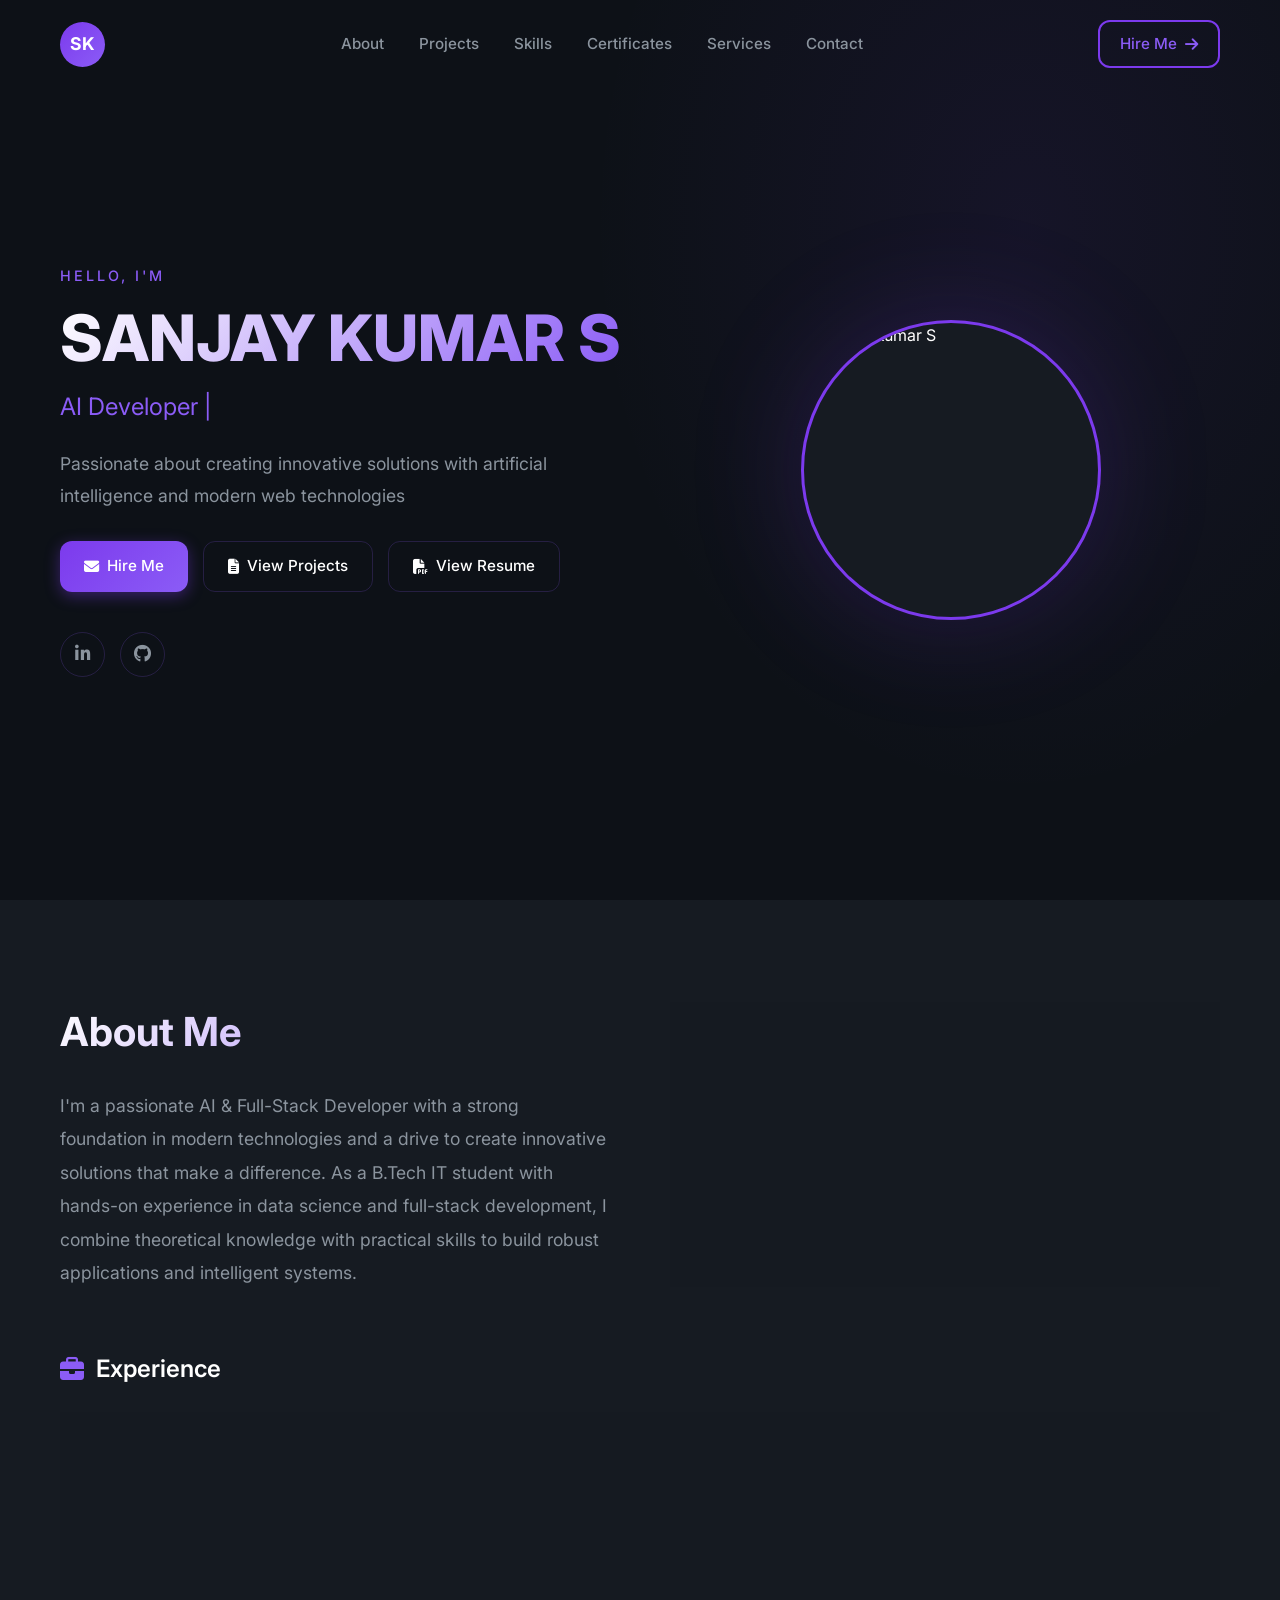
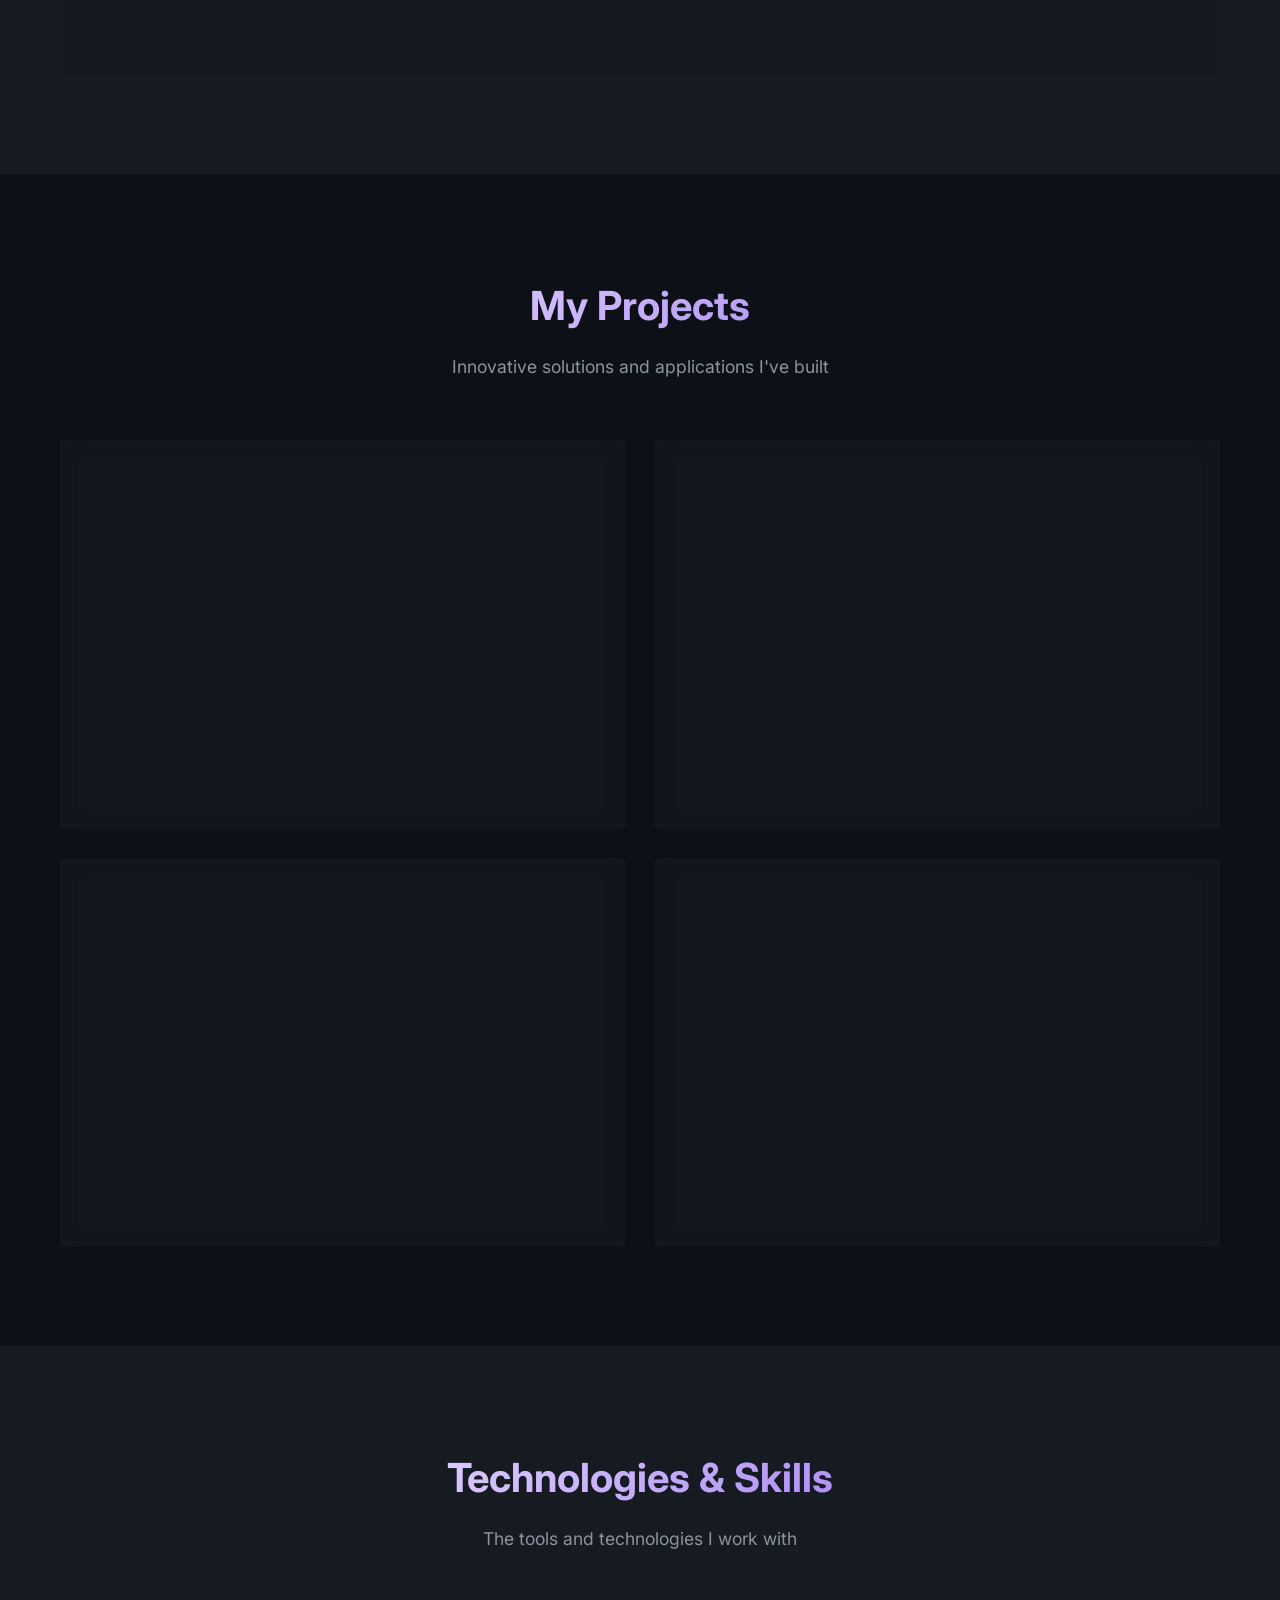
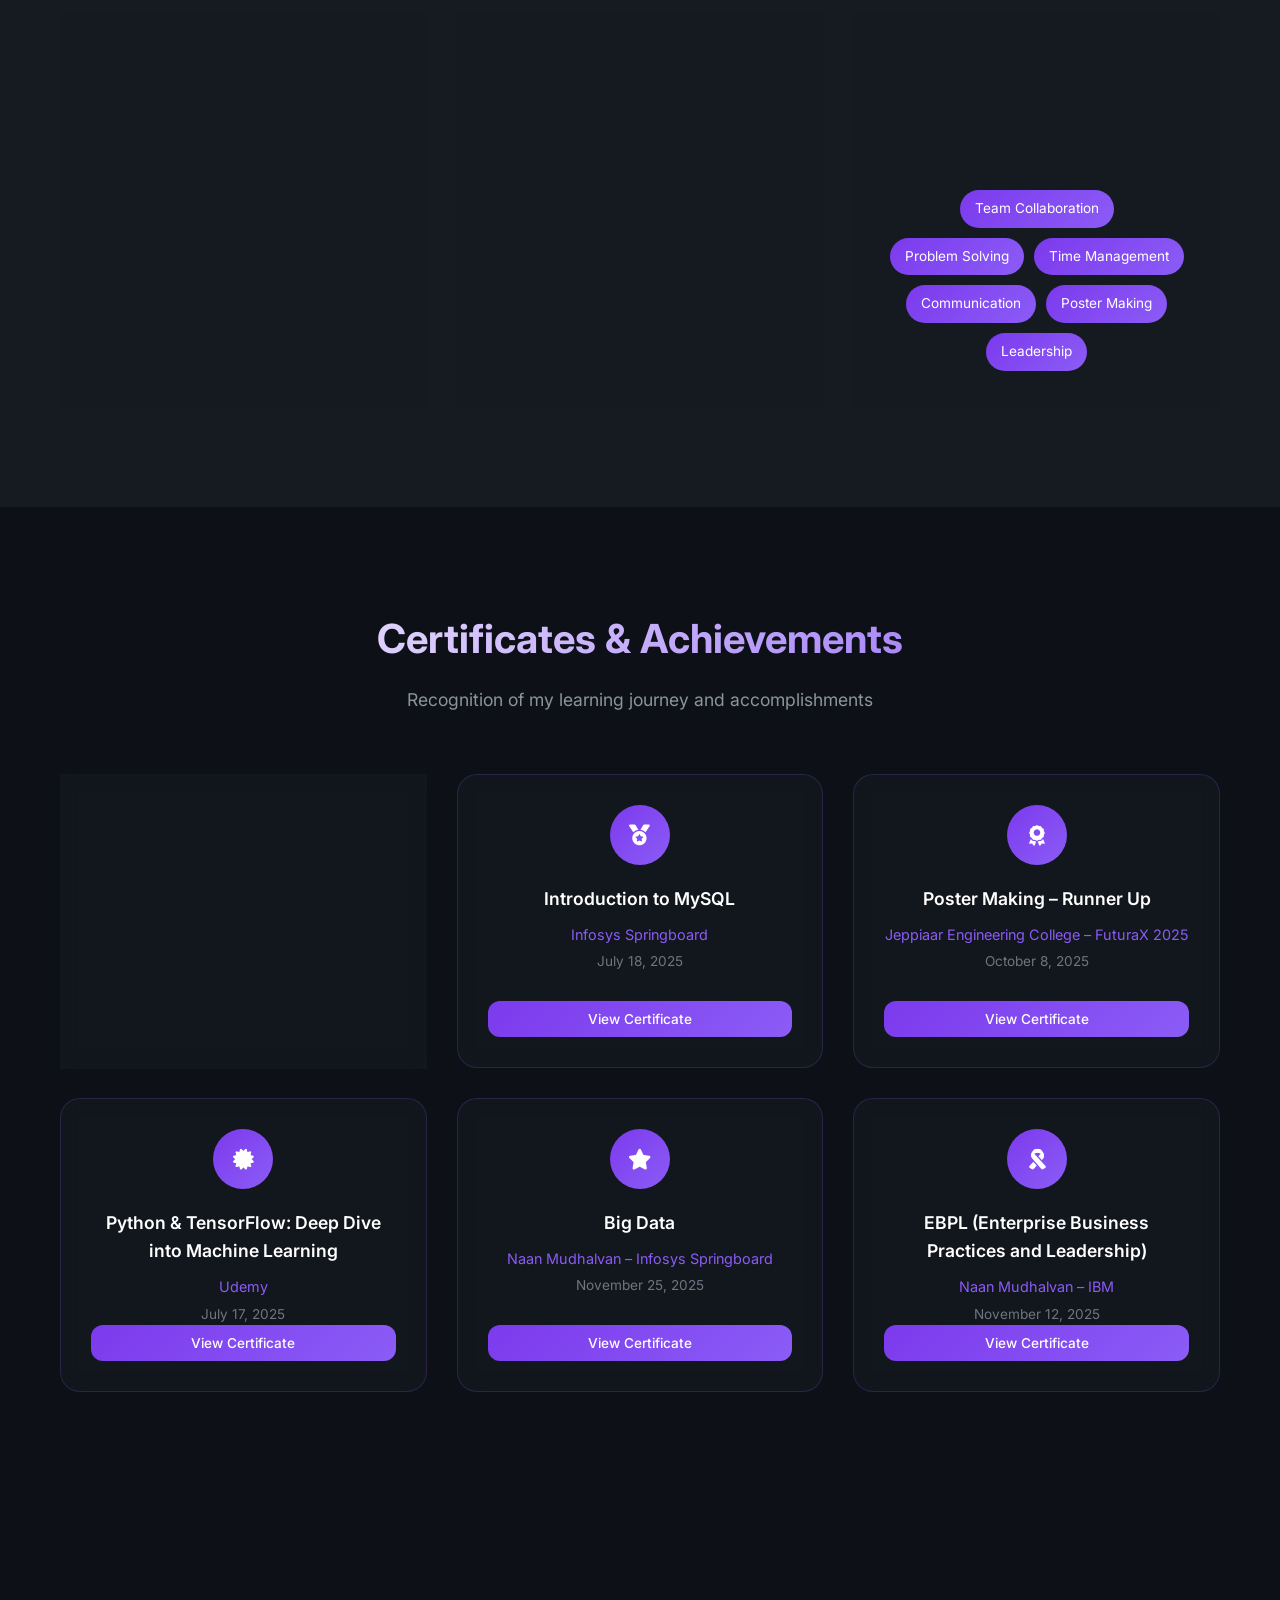
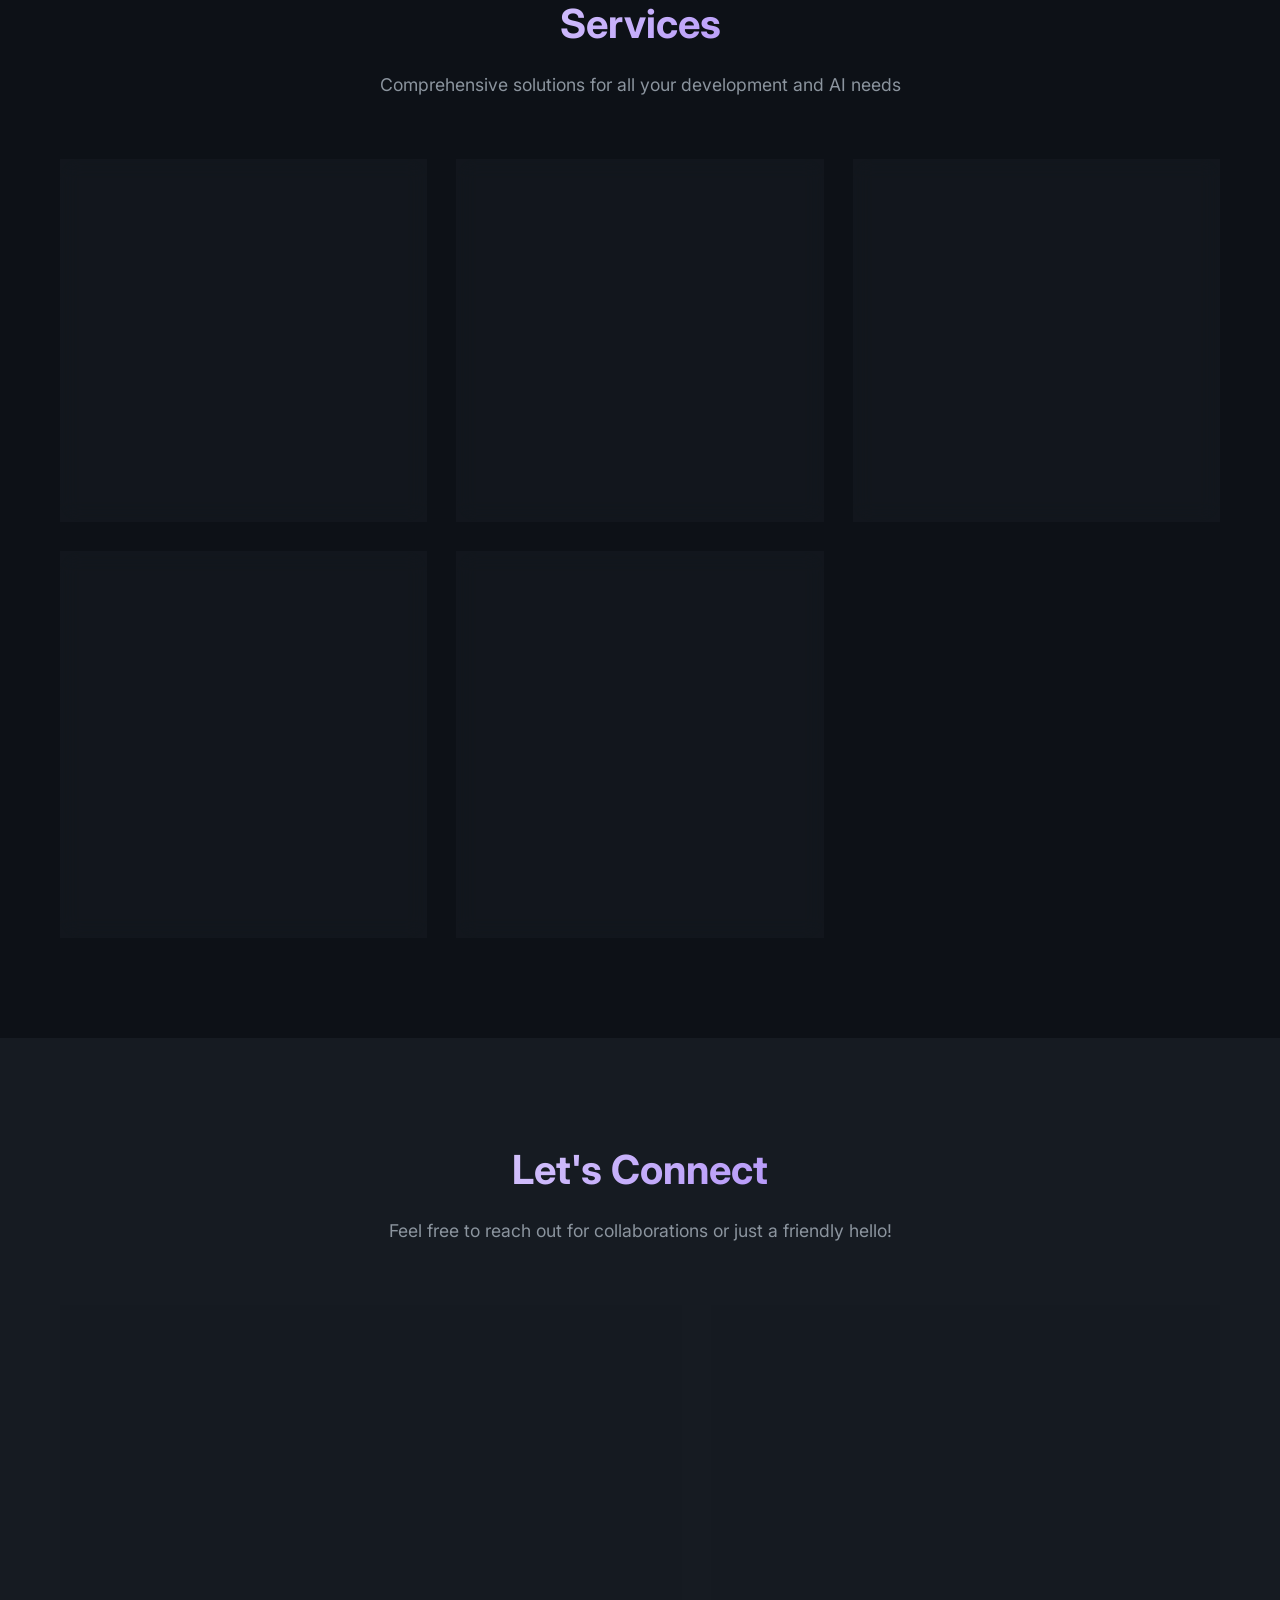
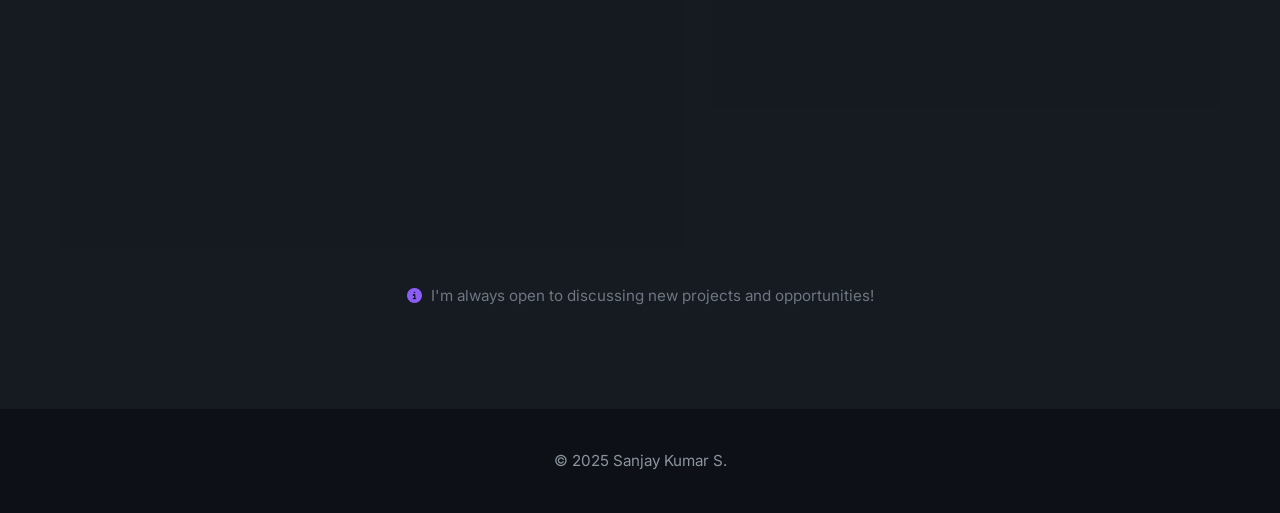
==== commit ab328b21: "updated tiles and  the serices section" ====
--- a/index.html
+++ b/index.html
@@ -1,522 +1,583 @@
-<!DOCTYPE html>
-<html lang="en">
-<head>
-    <meta charset="UTF-8">
-    <meta name="viewport" content="width=device-width, initial-scale=1.0">
-    <title>Sanjay Kumar S | AI & Full-Stack Developer</title>
-    
-    <!-- Google Fonts - Inter -->
-    <link rel="preconnect" href="https://fonts.googleapis.com">
-    <link rel="preconnect" href="https://fonts.gstatic.com" crossorigin>
-    <link href="https://fonts.googleapis.com/css2?family=Inter:wght@300;400;500;600;700;800&display=swap" rel="stylesheet">
-    
-    <!-- Font Awesome Icons -->
-    <link rel="stylesheet" href="https://cdnjs.cloudflare.com/ajax/libs/font-awesome/6.5.1/css/all.min.css">
-    
-    <!-- Custom CSS -->
-    <link rel="stylesheet" href="style.css">
-</head>
-<body>
-    <!-- ==================== NAVBAR ==================== -->
-    <nav class="navbar" id="navbar">
-        <div class="nav-container">
-            <!-- Logo -->
-            <a href="#" class="logo">
-                <span class="logo-circle">SK</span>
-            </a>
-            
-            <!-- Nav Links -->
-            <ul class="nav-links" id="nav-links">
-                <li><a href="#about" class="nav-link">About</a></li>
-                <li><a href="#projects" class="nav-link">Projects</a></li>
-                <li><a href="#skills" class="nav-link">Skills</a></li>
-                <li><a href="#certificates" class="nav-link">Certificates</a></li>
-                <li><a href="#contact" class="nav-link">Contact</a></li>
-            </ul>
-            
-            <!-- Hire Me Button -->
-            <a href="#contact" class="btn btn-outline hire-btn">
-                Hire Me <i class="fas fa-arrow-right"></i>
-            </a>
-            
-            <!-- Mobile Menu Toggle -->
-            <button class="mobile-menu-toggle" id="mobile-menu-toggle" aria-label="Toggle menu">
-                <i class="fas fa-bars"></i>
-            </button>
-        </div>
-    </nav>
-
-    <!-- ==================== HERO SECTION ==================== -->
-    <section class="hero" id="hero">
-        <div class="hero-container">
-            <!-- Left Content -->
-            <div class="hero-content">
-                <span class="hero-tag">HELLO, I'M</span>
-                <h1 class="hero-title">SANJAY KUMAR S</h1>
-                <p class="hero-subtitle">
-                    <span class="typewriter" id="typewriter"></span>
-                    <span class="cursor">|</span>
-                </p>
-                <p class="hero-description">
-                    Passionate about creating innovative solutions with artificial intelligence and modern web technologies
-                </p>
-                
-                <!-- Hero Buttons -->
-                <div class="hero-buttons">
-                    <a href="#contact" class="btn btn-primary">
-                        <i class="fas fa-envelope"></i> Hire Me
-                    </a>
-                    <a href="#projects" class="btn btn-secondary">
-                        <i class="fas fa-file-alt"></i> View Projects
-                    </a>
-                    <a href="resume.html" class="btn btn-secondary">
-                        <i class="fas fa-file-pdf"></i> View Resume
-                    </a>
-                </div>
-                
-                <!-- Social Icons -->
-                <div class="social-icons">
-                    <a href="https://www.linkedin.com/in/sanjaykumar--s/" target="_blank" class="social-icon" id="hero-linkedin" aria-label="LinkedIn">
-                        <i class="fab fa-linkedin-in"></i>
-                    </a>
-                    <a href="https://github.com/Sanjaykumar-67" target="_blank" class="social-icon" id="hero-github" aria-label="GitHub">
-                        <i class="fab fa-github"></i>
-                    </a>
-                    <!-- ADD TWITTER LINK HERE -->
-                    <a href="#" class="social-icon" id="hero-twitter" aria-label="Twitter">
-                        <i class="fab fa-twitter"></i>
-                    </a>
-                </div>
-            </div>
-            
-            <!-- Right Content - Profile Image -->
-            <div class="hero-visual">
-                <div class="profile-wrapper">
-                    <div class="profile-glow"></div>
-                    <div class="profile-circle">
-                        <!-- ADD YOUR PROFILE PHOTO HERE - replace src with your image path -->
-                        <img src="profile.jpg" alt="Sanjay Kumar S" id="profile-photo" class="profile-photo">
-                    </div>
-                </div>
-            </div>
-        </div>
-        
-        <!-- Background Elements -->
-        <div class="hero-bg-gradient"></div>
-    </section>
-
-    <!-- ==================== ABOUT SECTION ==================== -->
-    <section class="section about" id="about">
-        <div class="container">
-            <div class="about-grid">
-                <!-- Left - About Text -->
-                <div class="about-content fade-in">
-                    <h2 class="section-title">About Me</h2>
-                    <p class="about-text">
-                        I'm a passionate AI & Full-Stack Developer with a strong foundation in modern technologies and a drive to create innovative solutions that make a difference. As a B.Tech IT student with hands-on experience in data science and full-stack development, I combine theoretical knowledge with practical skills to build robust applications and intelligent systems.
-                    </p>
-                </div>
-                
-                <!-- Right - Education Card -->
-                <div class="education-card glass-card fade-in">
-                    <div class="education-icon">
-                        <i class="fas fa-graduation-cap"></i>
-                    </div>
-                    <h3 class="education-degree">B.Tech in Information Technology</h3>
-                    <p class="education-college">Jeppiaar Engineering College</p>
-                    <p class="education-year">Expected Graduation: 2027</p>
-                </div>
-            </div>
-            
-            <!-- Experience Section -->
-            <div class="experience-section fade-in">
-                <h3 class="experience-heading">
-                    <i class="fas fa-briefcase"></i> Experience
-                </h3>
-                <div class="experience-card glass-card">
-                    <div class="experience-header">
-                        <div class="experience-info">
-                            <h4 class="experience-title">Data Science Intern</h4>
-                            <p class="experience-company">TECHENCLAVE | Virtual</p>
-                        </div>
-                        <span class="experience-date">June 2025 – July 2025</span>
-                    </div>
-                    <ul class="experience-list">
-                        <li>Collected, cleaned, and analyzed data to extract meaningful insights.</li>
-                        <li>Built and tested basic machine learning models using Python.</li>
-                        <li>Created clear visualizations and reports to support team projects.</li>
-                    </ul>
-                </div>
-            </div>
-        </div>
-    </section>
-
-    <!-- ==================== PROJECTS SECTION ==================== -->
-    <section class="section projects" id="projects">
-        <div class="container">
-            <div class="section-header fade-in">
-                <h2 class="section-title">My Projects</h2>
-                <p class="section-subtitle">Innovative solutions and applications I've built</p>
-            </div>
-            
-            <div class="projects-grid">
-                <!-- Project 1 - Rule Based Chatbot -->
-                <div class="project-card glass-card fade-in">
-                    <div class="project-icon">
-                        <i class="fas fa-robot"></i>
-                    </div>
-                    <h3 class="project-title">Rule Based Chatbot</h3>
-                    <p class="project-description">
-                        Developed a Python Tkinter chatbot with rule-based replies and SQLite storage. Features a chat history sidebar and CSV export for analysis.
-                    </p>
-                    <div class="project-tags">
-                        <span class="tag">Python</span>
-                        <span class="tag">Tkinter</span>
-                        <span class="tag">SQLite</span>
-                    </div>
-                    <!-- ADD GITHUB LINK HERE -->
-                    <a href="#" class="btn btn-project">
-                        View on GitHub <i class="fas fa-arrow-right"></i>
-                    </a>
-                </div>
-                
-                <!-- Project 2 - POS Analytics -->
-                <div class="project-card glass-card fade-in">
-                    <div class="project-icon">
-                        <i class="fas fa-chart-bar"></i>
-                    </div>
-                    <h3 class="project-title">Point-of-Sale (POS) Analytics</h3>
-                    <p class="project-description">
-                        Interactive analytics dashboard for point-of-sale data with comprehensive visualizations, trend analysis, and business insights.
-                    </p>
-                    <div class="project-tags">
-                        <span class="tag">Python</span>
-                        <span class="tag">Pandas</span>
-                        <span class="tag">Matplotlib</span>
-                        <span class="tag">Seaborn</span>
-                        <span class="tag">Tkinter</span>
-                    </div>
-                    <!-- ADD GITHUB LINK HERE -->
-                    <a href="#" class="btn btn-project">
-                        View on GitHub <i class="fas fa-arrow-right"></i>
-                    </a>
-                </div>
-                
-                <!-- Project 3 - Tic Tac Toe AI -->
-                <div class="project-card glass-card fade-in">
-                    <div class="project-icon">
-                        <i class="fas fa-gamepad"></i>
-                    </div>
-                    <h3 class="project-title">Tic Tac Toe AI</h3>
-                    <p class="project-description">
-                        A smart Tic Tac Toe game where a user competes against an unbeatable AI using the Minimax algorithm. Features clean OOP architecture.
-                    </p>
-                    <div class="project-tags">
-                        <span class="tag">Python</span>
-                        <span class="tag">Minimax Algorithm</span>
-                        <span class="tag">OOP</span>
-                        <span class="tag">CLI</span>
-                    </div>
-                    <!-- ADD GITHUB LINK HERE -->
-                    <a href="#" class="btn btn-project">
-                        View on GitHub <i class="fas fa-arrow-right"></i>
-                    </a>
-                </div>
-                
-                <!-- Project 4 - VisionCaption-AI -->
-                <div class="project-card glass-card fade-in">
-                    <div class="project-icon">
-                        <i class="fas fa-eye"></i>
-                    </div>
-                    <h3 class="project-title">VisionCaption-AI</h3>
-                    <p class="project-description">
-                        A Python desktop application using BLIP vision-language models to automatically generate human-like captions for images, with a Tkinter GUI.
-                    </p>
-                    <div class="project-tags">
-                        <span class="tag">Python</span>
-                        <span class="tag">PyTorch</span>
-                        <span class="tag">Transformers</span>
-                        <span class="tag">Pillow</span>
-                        <span class="tag">Tkinter</span>
-                    </div>
-                    <!-- ADD GITHUB LINK HERE -->
-                    <a href="#" class="btn btn-project">
-                        View on GitHub <i class="fas fa-arrow-right"></i>
-                    </a>
-                </div>
-            </div>
-        </div>
-    </section>
-
-    <!-- ==================== SKILLS SECTION ==================== -->
-    <section class="section skills" id="skills">
-        <div class="container">
-            <div class="section-header fade-in">
-                <h2 class="section-title">Technologies & Skills</h2>
-                <p class="section-subtitle">The tools and technologies I work with</p>
-            </div>
-            
-            <div class="skills-grid">
-                <!-- Languages Card -->
-                <div class="skill-card glass-card fade-in">
-                    <div class="skill-icon">
-                        <i class="fas fa-code"></i>
-                    </div>
-                    <h3 class="skill-category">Languages</h3>
-                    <div class="skill-badges">
-                        <span class="skill-badge">
-                            <i class="fab fa-python"></i> Python
-                        </span>
-                        <span class="skill-badge">
-                            <i class="fab fa-java"></i> Java
-                        </span>
-                        <span class="skill-badge">
-                            <i class="fas fa-code"></i> C/C++
-                        </span>
-                        <span class="skill-badge">
-                            <i class="fas fa-database"></i> SQL
-                        </span>
-                    </div>
-                </div>
-                
-                <!-- Technologies & Tools Card -->
-                <div class="skill-card glass-card fade-in">
-                    <div class="skill-icon">
-                        <i class="fas fa-tools"></i>
-                    </div>
-                    <h3 class="skill-category">Technologies & Tools</h3>
-                    <div class="skill-badges">
-                        <span class="skill-badge">
-                            <i class="fas fa-leaf"></i> MongoDB
-                        </span>
-                        <span class="skill-badge">
-                            <i class="fas fa-database"></i> MySQL
-                        </span>
-                        <span class="skill-badge">
-                            <i class="fab fa-git-alt"></i> Git/GitHub
-                        </span>
-                        <span class="skill-badge">
-                            <i class="fas fa-code"></i> VS Code
-                        </span>
-                        <span class="skill-badge">
-                            <i class="fas fa-palette"></i> Canva
-                        </span>
-                        <span class="skill-badge">
-                            <i class="fab fa-linux"></i> Linux
-                        </span>
-                    </div>
-                </div>
-                
-                <!-- Soft Skills Card -->
-                <div class="skill-card glass-card fade-in">
-                    <div class="skill-icon">
-                        <i class="fas fa-users"></i>
-                    </div>
-                    <h3 class="skill-category">Soft Skills</h3>
-                    <div class="skill-badges soft-skills">
-                        <span class="skill-badge pill">Team Collaboration</span>
-                        <span class="skill-badge pill">Problem Solving</span>
-                        <span class="skill-badge pill">Time Management</span>
-                        <span class="skill-badge pill">Communication</span>
-                        <span class="skill-badge pill">Poster Making</span>
-                        <span class="skill-badge pill">Leadership</span>
-                    </div>
-                </div>
-            </div>
-        </div>
-    </section>
-
-    <!-- ==================== CERTIFICATES SECTION ==================== -->
-    <section class="section certificates" id="certificates">
-        <div class="container">
-            <div class="section-header fade-in">
-                <h2 class="section-title">Certificates & Achievements</h2>
-                <p class="section-subtitle">Recognition of my learning journey and accomplishments</p>
-            </div>
-            
-            <div class="certificates-grid">
-                <!-- Certificate 1 - Edit title and details below -->
-                <div class="certificate-card glass-card fade-in" id="cert-1">
-                    <div class="certificate-icon">
-                        <i class="fas fa-trophy"></i>
-                    </div>
-                    <!-- EDIT CERTIFICATE NAME HERE -->
-                    <h3 class="certificate-title">Certificate Name</h3>
-                    <!-- EDIT ISSUING ORGANIZATION HERE -->
-                    <p class="certificate-issuer">Issuing Organization</p>
-                    <!-- EDIT DATE HERE -->
-                    <p class="certificate-date">Date</p>
-                    <!-- ADD CERTIFICATE LINK HERE -->
-                    <a href="#" class="btn btn-certificate">View Certificate</a>
-                </div>
-                
-                <!-- Certificate 2 - Edit title and details below -->
-                <div class="certificate-card glass-card fade-in" id="cert-2">
-                    <div class="certificate-icon">
-                        <i class="fas fa-medal"></i>
-                    </div>
-                    <!-- EDIT CERTIFICATE NAME HERE -->
-                    <h3 class="certificate-title">Certificate Name</h3>
-                    <!-- EDIT ISSUING ORGANIZATION HERE -->
-                    <p class="certificate-issuer">Issuing Organization</p>
-                    <!-- EDIT DATE HERE -->
-                    <p class="certificate-date">Date</p>
-                    <!-- ADD CERTIFICATE LINK HERE -->
-                    <a href="#" class="btn btn-certificate">View Certificate</a>
-                </div>
-                
-                <!-- Certificate 3 - Edit title and details below -->
-                <div class="certificate-card glass-card fade-in" id="cert-3">
-                    <div class="certificate-icon">
-                        <i class="fas fa-award"></i>
-                    </div>
-                    <!-- EDIT CERTIFICATE NAME HERE -->
-                    <h3 class="certificate-title">Certificate Name</h3>
-                    <!-- EDIT ISSUING ORGANIZATION HERE -->
-                    <p class="certificate-issuer">Issuing Organization</p>
-                    <!-- EDIT DATE HERE -->
-                    <p class="certificate-date">Date</p>
-                    <!-- ADD CERTIFICATE LINK HERE -->
-                    <a href="#" class="btn btn-certificate">View Certificate</a>
-                </div>
-                
-                <!-- Certificate 4 - Edit title and details below -->
-                <div class="certificate-card glass-card fade-in" id="cert-4">
-                    <div class="certificate-icon">
-                        <i class="fas fa-certificate"></i>
-                    </div>
-                    <!-- EDIT CERTIFICATE NAME HERE -->
-                    <h3 class="certificate-title">Certificate Name</h3>
-                    <!-- EDIT ISSUING ORGANIZATION HERE -->
-                    <p class="certificate-issuer">Issuing Organization</p>
-                    <!-- EDIT DATE HERE -->
-                    <p class="certificate-date">Date</p>
-                    <!-- ADD CERTIFICATE LINK HERE -->
-                    <a href="#" class="btn btn-certificate">View Certificate</a>
-                </div>
-                
-                <!-- Certificate 5 - Edit title and details below -->
-                <div class="certificate-card glass-card fade-in" id="cert-5">
-                    <div class="certificate-icon">
-                        <i class="fas fa-star"></i>
-                    </div>
-                    <!-- EDIT CERTIFICATE NAME HERE -->
-                    <h3 class="certificate-title">Certificate Name</h3>
-                    <!-- EDIT ISSUING ORGANIZATION HERE -->
-                    <p class="certificate-issuer">Issuing Organization</p>
-                    <!-- EDIT DATE HERE -->
-                    <p class="certificate-date">Date</p>
-                    <!-- ADD CERTIFICATE LINK HERE -->
-                    <a href="#" class="btn btn-certificate">View Certificate</a>
-                </div>
-                
-                <!-- Certificate 6 - Edit title and details below -->
-                <div class="certificate-card glass-card fade-in" id="cert-6">
-                    <div class="certificate-icon">
-                        <i class="fas fa-ribbon"></i>
-                    </div>
-                    <!-- EDIT CERTIFICATE NAME HERE -->
-                    <h3 class="certificate-title">Certificate Name</h3>
-                    <!-- EDIT ISSUING ORGANIZATION HERE -->
-                    <p class="certificate-issuer">Issuing Organization</p>
-                    <!-- EDIT DATE HERE -->
-                    <p class="certificate-date">Date</p>
-                    <!-- ADD CERTIFICATE LINK HERE -->
-                    <a href="#" class="btn btn-certificate">View Certificate</a>
-                </div>
-            </div>
-        </div>
-    </section>
-
-    <!-- ==================== CONTACT SECTION ==================== -->
-    <section class="section contact" id="contact">
-        <div class="container">
-            <div class="section-header fade-in">
-                <h2 class="section-title">Let's Connect</h2>
-                <p class="section-subtitle">Feel free to reach out for collaborations or just a friendly hello!</p>
-            </div>
-            
-            <div class="contact-layout fade-in">
-                <!-- Contact Form (Left) -->
-                <form class="contact-form glass-card" action="https://formspree.io/f/mreoqqbr" method="POST">
-                    <h3 class="contact-form-title">Send Me a Message</h3>
-                    <p class="contact-form-subtitle">I’ll get back to you as soon as possible.</p>
-
-                    <!-- ADD FORM TOKEN/EXTRA KEYS HERE IF NEEDED -->
-                    <input type="hidden" name="_subject" value="New Portfolio Contact Message">
-
-                    <label for="contact-name">Name</label>
-                    <input type="text" id="contact-name" name="name" placeholder="Your name" required>
-
-                    <label for="contact-email">Email</label>
-                    <input type="email" id="contact-email" name="email" placeholder="you@example.com" required>
-
-                    <label for="contact-message">Message</label>
-                    <textarea id="contact-message" name="message" rows="5" placeholder="Write your message..." required></textarea>
-
-                    <button type="submit" class="btn btn-primary">
-                        <i class="fas fa-paper-plane"></i> Send Message
-                    </button>
-                </form>
-
-                <!-- Contact Details (Right) -->
-                <aside class="contact-details glass-card" aria-label="Contact links">
-                    <h3 class="contact-details-title">Contact Info</h3>
-
-                    <a href="https://www.linkedin.com/in/sanjaykumar--s/" target="_blank" class="contact-detail-item" id="linkedin-link" aria-label="LinkedIn">
-                        <span class="contact-detail-icon"><i class="fab fa-linkedin-in"></i></span>
-                        <span class="contact-detail-text">
-                            <strong>LinkedIn</strong>
-                            <small>linkedin.com/in/sanjaykumar--s/</small>
-                        </span>
-                    </a>
-
-                    <a href="https://github.com/Sanjaykumar-67" target="_blank" class="contact-detail-item" id="github-link" aria-label="GitHub">
-                        <span class="contact-detail-icon"><i class="fab fa-github"></i></span>
-                        <span class="contact-detail-text">
-                            <strong>GitHub</strong>
-                            <small>github.com/Sanjaykumar-67</small>
-                        </span>
-                    </a>
-
-                    <a href="mailto:sanjaykumar.sms.2005@gmail.com" class="contact-detail-item" id="email-link" aria-label="Email">
-                        <span class="contact-detail-icon"><i class="fas fa-envelope"></i></span>
-                        <span class="contact-detail-text">
-                            <strong>Email</strong>
-                            <small>sanjaykumar.sms.2005@gmail.com</small>
-                        </span>
-                    </a>
-
-                    <a href="tel:+919008244395" class="contact-detail-item" id="phone-link" aria-label="Phone">
-                        <span class="contact-detail-icon"><i class="fas fa-phone"></i></span>
-                        <span class="contact-detail-text">
-                            <strong>Phone</strong>
-                            <small>+91 9008244395</small>
-                        </span>
-                    </a>
-                </aside>
-            </div>
-            
-            <p class="contact-note fade-in">
-                <i class="fas fa-info-circle"></i> 
-                I'm always open to discussing new projects and opportunities!
-            </p>
-        </div>
-    </section>
-
-    <!-- ==================== FOOTER ==================== -->
-    <footer class="footer">
-        <div class="container">
-            <p class="footer-text">© 2025 Sanjay Kumar S.</p>
-            
-            <!-- Back to Top Button -->
-            <a href="#" class="back-to-top" id="back-to-top" aria-label="Back to top">
-                <i class="fas fa-arrow-up"></i>
-            </a>
-        </div>
-    </footer>
-
-    <!-- JavaScript -->
-    <script src="script.js"></script>
-</body>
-</html>
+<!DOCTYPE html>
+<html lang="en">
+<head>
+    <meta charset="UTF-8">
+    <meta name="viewport" content="width=device-width, initial-scale=1.0">
+    <title>Sanjay Kumar S | AI & Full-Stack Developer</title>
+    
+    <!-- Google Fonts - Inter -->
+    <link rel="preconnect" href="https://fonts.googleapis.com">
+    <link rel="preconnect" href="https://fonts.gstatic.com" crossorigin>
+    <link href="https://fonts.googleapis.com/css2?family=Inter:wght@300;400;500;600;700;800&display=swap" rel="stylesheet">
+    
+    <!-- Font Awesome Icons -->
+    <link rel="stylesheet" href="https://cdnjs.cloudflare.com/ajax/libs/font-awesome/6.5.1/css/all.min.css">
+    
+    <!-- Custom CSS -->
+    <link rel="stylesheet" href="style.css">
+</head>
+<body>
+    <!-- ==================== NAVBAR ==================== -->
+    <nav class="navbar" id="navbar">
+        <div class="nav-container">
+            <!-- Logo -->
+            <a href="#" class="logo">
+                <span class="logo-circle">SK</span>
+            </a>
+            
+            <!-- Nav Links -->
+            <ul class="nav-links" id="nav-links">
+                <li><a href="#about" class="nav-link">About</a></li>
+                <li><a href="#projects" class="nav-link">Projects</a></li>
+                <li><a href="#skills" class="nav-link">Skills</a></li>
+                <li><a href="#certificates" class="nav-link">Certificates</a></li>
+                <li><a href="#services" class="nav-link">Services</a></li>
+                <li><a href="#contact" class="nav-link">Contact</a></li>
+            </ul>
+            
+            <!-- Hire Me Button -->
+            <a href="#contact" class="btn btn-outline hire-btn">
+                Hire Me <i class="fas fa-arrow-right"></i>
+            </a>
+            
+            <!-- Mobile Menu Toggle -->
+            <button class="mobile-menu-toggle" id="mobile-menu-toggle" aria-label="Toggle menu">
+                <i class="fas fa-bars"></i>
+            </button>
+        </div>
+    </nav>
+
+    <!-- ==================== HERO SECTION ==================== -->
+    <section class="hero" id="hero">
+        <div class="hero-container">
+            <!-- Left Content -->
+            <div class="hero-content">
+                <span class="hero-tag">HELLO, I'M</span>
+                <h1 class="hero-title">SANJAY KUMAR S</h1>
+                <p class="hero-subtitle">
+                    <span class="typewriter" id="typewriter"></span>
+                    <span class="cursor">|</span>
+                </p>
+                <p class="hero-description">
+                    Passionate about creating innovative solutions with artificial intelligence and modern web technologies
+                </p>
+                
+                <!-- Hero Buttons -->
+                <div class="hero-buttons">
+                    <a href="#contact" class="btn btn-primary">
+                        <i class="fas fa-envelope"></i> Hire Me
+                    </a>
+                    <a href="#projects" class="btn btn-secondary">
+                        <i class="fas fa-file-alt"></i> View Projects
+                    </a>
+                    <a href="resume.html" class="btn btn-secondary">
+                        <i class="fas fa-file-pdf"></i> View Resume
+                    </a>
+                </div>
+                
+                <!-- Social Icons -->
+                <div class="social-icons">
+                    <a href="https://www.linkedin.com/in/sanjaykumar--s/" target="_blank" class="social-icon" id="hero-linkedin" aria-label="LinkedIn">
+                        <i class="fab fa-linkedin-in"></i>
+                    </a>
+                    <a href="https://github.com/Sanjaykumar-67" target="_blank" class="social-icon" id="hero-github" aria-label="GitHub">
+                        <i class="fab fa-github"></i>
+                    </a>
+                </div>
+            </div>
+            
+            <!-- Right Content - Profile Image -->
+            <div class="hero-visual">
+                <div class="profile-wrapper">
+                    <div class="profile-glow"></div>
+                    <div class="profile-circle">
+                        <!-- ADD YOUR PROFILE PHOTO HERE - replace src with your image path -->
+                        <img src="profile.jpg" alt="Sanjay Kumar S" id="profile-photo" class="profile-photo">
+                    </div>
+                </div>
+            </div>
+        </div>
+        
+        <!-- Background Elements -->
+        <div class="hero-bg-gradient"></div>
+    </section>
+
+    <!-- ==================== ABOUT SECTION ==================== -->
+    <section class="section about" id="about">
+        <div class="container">
+            <div class="about-grid">
+                <!-- Left - About Text -->
+                <div class="about-content fade-in">
+                    <h2 class="section-title">About Me</h2>
+                    <p class="about-text">
+                        I'm a passionate AI & Full-Stack Developer with a strong foundation in modern technologies and a drive to create innovative solutions that make a difference. As a B.Tech IT student with hands-on experience in data science and full-stack development, I combine theoretical knowledge with practical skills to build robust applications and intelligent systems.
+                    </p>
+                </div>
+                
+                <!-- Right - Education Card -->
+                <div class="education-card glass-card fade-in">
+                    <div class="education-icon">
+                        <i class="fas fa-graduation-cap"></i>
+                    </div>
+                    <h3 class="education-degree">B.Tech in Information Technology</h3>
+                    <p class="education-college">Jeppiaar Engineering College</p>
+                    <p class="education-year">Expected Graduation: 2027</p>
+                </div>
+            </div>
+            
+            <!-- Experience Section -->
+            <div class="experience-section fade-in">
+                <h3 class="experience-heading">
+                    <i class="fas fa-briefcase"></i> Experience
+                </h3>
+                <div class="experience-card glass-card">
+                    <div class="experience-header">
+                        <div class="experience-info">
+                            <h4 class="experience-title">Data Science Intern</h4>
+                            <p class="experience-company">TECHENCLAVE | Virtual</p>
+                        </div>
+                        <span class="experience-date">June 2025 – July 2025</span>
+                    </div>
+                    <ul class="experience-list">
+                        <li>Collected, cleaned, and analyzed data to extract meaningful insights.</li>
+                        <li>Built and tested basic machine learning models using Python.</li>
+                        <li>Created clear visualizations and reports to support team projects.</li>
+                    </ul>
+                </div>
+            </div>
+        </div>
+    </section>
+
+    <!-- ==================== PROJECTS SECTION ==================== -->
+    <section class="section projects" id="projects">
+        <div class="container">
+            <div class="section-header fade-in">
+                <h2 class="section-title">My Projects</h2>
+                <p class="section-subtitle">Innovative solutions and applications I've built</p>
+            </div>
+            
+            <div class="projects-grid">
+                <!-- Project 1 - Rule Based Chatbot -->
+                <div class="project-card glass-card fade-in">
+                    <div class="project-icon">
+                        <i class="fas fa-robot"></i>
+                    </div>
+                    <h3 class="project-title">Rule Based Chatbot</h3>
+                    <p class="project-description">
+                        Developed a Python Tkinter chatbot with rule-based replies and SQLite storage. Features a chat history sidebar and CSV export for analysis.
+                    </p>
+                    <div class="project-tags">
+                        <span class="tag">Python</span>
+                        <span class="tag">Tkinter</span>
+                        <span class="tag">SQLite</span>
+                    </div>
+                    <!-- ADD GITHUB LINK HERE -->
+                    <a href="https://github.com/Sanjaykumar-67/RULE-BASED-CHATBOT" class="btn btn-project" target="_blank" rel="noopener noreferrer">
+                        View on GitHub <i class="fas fa-arrow-right"></i>
+                    </a>
+                </div>
+                
+                <!-- Project 2 - POS Analytics -->
+                <div class="project-card glass-card fade-in">
+                    <div class="project-icon">
+                        <i class="fas fa-chart-bar"></i>
+                    </div>
+                    <h3 class="project-title">Point-of-Sale (POS) Analytics</h3>
+                    <p class="project-description">
+                        Interactive analytics dashboard for point-of-sale data with comprehensive visualizations, trend analysis, and business insights.
+                    </p>
+                    <div class="project-tags">
+                        <span class="tag">Python</span>
+                        <span class="tag">Pandas</span>
+                        <span class="tag">Matplotlib</span>
+                        <span class="tag">Seaborn</span>
+                        <span class="tag">Tkinter</span>
+                    </div>
+                    <!-- ADD GITHUB LINK HERE -->
+                    <a href="https://github.com/Sanjaykumar-67/Point-of-Sale-POS_Analytics." class="btn btn-project" target="_blank" rel="noopener noreferrer">
+                        View on GitHub <i class="fas fa-arrow-right"></i>
+                    </a>
+                </div>
+                
+                <!-- Project 3 - Tic Tac Toe AI -->
+                <div class="project-card glass-card fade-in">
+                    <div class="project-icon">
+                        <i class="fas fa-gamepad"></i>
+                    </div>
+                    <h3 class="project-title">Tic Tac Toe AI</h3>
+                    <p class="project-description">
+                        A smart Tic Tac Toe game where a user competes against an unbeatable AI using the Minimax algorithm. Features clean OOP architecture.
+                    </p>
+                    <div class="project-tags">
+                        <span class="tag">Python</span>
+                        <span class="tag">Minimax Algorithm</span>
+                        <span class="tag">OOP</span>
+                        <span class="tag">CLI</span>
+                    </div>
+                    <!-- ADD GITHUB LINK HERE -->
+                    <a href="https://github.com/Sanjaykumar-67/TicTacAI-A-Minimax-Powered-Tic-Tac-Toe-Game" class="btn btn-project" target="_blank" rel="noopener noreferrer">
+                        View on GitHub <i class="fas fa-arrow-right"></i>
+                    </a>
+                </div>
+                
+                <!-- Project 4 - VisionCaption-AI -->
+                <div class="project-card glass-card fade-in">
+                    <div class="project-icon">
+                        <i class="fas fa-eye"></i>
+                    </div>
+                    <h3 class="project-title">VisionCaption-AI</h3>
+                    <p class="project-description">
+                        A Python desktop application using BLIP vision-language models to automatically generate human-like captions for images, with a Tkinter GUI.
+                    </p>
+                    <div class="project-tags">
+                        <span class="tag">Python</span>
+                        <span class="tag">PyTorch</span>
+                        <span class="tag">Transformers</span>
+                        <span class="tag">Pillow</span>
+                        <span class="tag">Tkinter</span>
+                    </div>
+                    <!-- ADD GITHUB LINK HERE -->
+                    <a href="https://github.com/Sanjaykumar-67/VisionCaption-AI" class="btn btn-project" target="_blank" rel="noopener noreferrer">
+                        View on GitHub <i class="fas fa-arrow-right"></i>
+                    </a>
+                </div>
+            </div>
+        </div>
+    </section>
+
+    <!-- ==================== SKILLS SECTION ==================== -->
+    <section class="section skills" id="skills">
+        <div class="container">
+            <div class="section-header fade-in">
+                <h2 class="section-title">Technologies & Skills</h2>
+                <p class="section-subtitle">The tools and technologies I work with</p>
+            </div>
+            
+            <div class="skills-grid">
+                <!-- Languages Card -->
+                <div class="skill-card glass-card fade-in">
+                    <div class="skill-icon">
+                        <i class="fas fa-code"></i>
+                    </div>
+                    <h3 class="skill-category">Languages</h3>
+                    <div class="skill-badges">
+                        <span class="skill-badge">
+                            <i class="fab fa-python"></i> Python
+                        </span>
+                        <span class="skill-badge">
+                            <i class="fab fa-java"></i> Java
+                        </span>
+                        <span class="skill-badge">
+                            <i class="fas fa-code"></i> C/C++
+                        </span>
+                        <span class="skill-badge">
+                            <i class="fas fa-database"></i> SQL
+                        </span>
+                    </div>
+                </div>
+                
+                <!-- Technologies & Tools Card -->
+                <div class="skill-card glass-card fade-in">
+                    <div class="skill-icon">
+                        <i class="fas fa-tools"></i>
+                    </div>
+                    <h3 class="skill-category">Technologies & Tools</h3>
+                    <div class="skill-badges">
+                        <span class="skill-badge">
+                            <i class="fas fa-leaf"></i> MongoDB
+                        </span>
+                        <span class="skill-badge">
+                            <i class="fas fa-database"></i> MySQL
+                        </span>
+                        <span class="skill-badge">
+                            <i class="fab fa-git-alt"></i> Git/GitHub
+                        </span>
+                        <span class="skill-badge">
+                            <i class="fas fa-code"></i> VS Code
+                        </span>
+                        <span class="skill-badge">
+                            <i class="fas fa-palette"></i> Canva
+                        </span>
+                        <span class="skill-badge">
+                            <i class="fab fa-linux"></i> Linux
+                        </span>
+                    </div>
+                </div>
+                
+                <!-- Soft Skills Card -->
+                <div class="skill-card glass-card fade-in">
+                    <div class="skill-icon">
+                        <i class="fas fa-users"></i>
+                    </div>
+                    <h3 class="skill-category">Soft Skills</h3>
+                    <div class="skill-badges soft-skills">
+                        <span class="skill-badge pill">Team Collaboration</span>
+                        <span class="skill-badge pill">Problem Solving</span>
+                        <span class="skill-badge pill">Time Management</span>
+                        <span class="skill-badge pill">Communication</span>
+                        <span class="skill-badge pill">Poster Making</span>
+                        <span class="skill-badge pill">Leadership</span>
+                    </div>
+                </div>
+            </div>
+        </div>
+    </section>
+
+    <!-- ==================== CERTIFICATES SECTION ==================== -->
+    <section class="section certificates" id="certificates">
+        <div class="container">
+            <div class="section-header fade-in">
+                <h2 class="section-title">Certificates & Achievements</h2>
+                <p class="section-subtitle">Recognition of my learning journey and accomplishments</p>
+            </div>
+            
+            <div class="certificates-grid">
+                <!-- Certificate 1 -->
+                <div class="certificate-card glass-card fade-in" id="cert-1">
+                    <div class="certificate-icon">
+                        <i class="fas fa-trophy"></i>
+                    </div>
+                    <h3 class="certificate-title">Complete Front-End Development Journey</h3>
+                    <p class="certificate-issuer">Infosys Springboard</p>
+                    <p class="certificate-date">June 26, 2025</p>
+                    <button class="btn btn-certificate cert-view-btn" data-img="Complete Front-End Development Journey certificate.jpeg">View Certificate</button>
+                </div>
+                
+                <!-- Certificate 2 -->
+                <div class="certificate-card glass-card fade-in" id="cert-2">
+                    <div class="certificate-icon">
+                        <i class="fas fa-medal"></i>
+                    </div>
+                    <h3 class="certificate-title">Introduction to MySQL</h3>
+                    <p class="certificate-issuer">Infosys Springboard</p>
+                    <p class="certificate-date">July 18, 2025</p>
+                    <button class="btn btn-certificate cert-view-btn" data-img="Introduction to MySQL certificate.jpeg">View Certificate</button>
+                </div>
+                
+                <!-- Certificate 3 -->
+                <div class="certificate-card glass-card fade-in" id="cert-3">
+                    <div class="certificate-icon">
+                        <i class="fas fa-award"></i>
+                    </div>
+                    <h3 class="certificate-title">Poster Making – Runner Up</h3>
+                    <p class="certificate-issuer">Jeppiaar Engineering College – FuturaX 2025</p>
+                    <p class="certificate-date">October 8, 2025</p>
+                    <button class="btn btn-certificate cert-view-btn" data-img="poster making runner up certificate.jpeg">View Certificate</button>
+                </div>
+                
+                <!-- Certificate 4 -->
+                <div class="certificate-card glass-card fade-in" id="cert-4">
+                    <div class="certificate-icon">
+                        <i class="fas fa-certificate"></i>
+                    </div>
+                    <h3 class="certificate-title">Python &amp; TensorFlow: Deep Dive into Machine Learning</h3>
+                    <p class="certificate-issuer">Udemy</p>
+                    <p class="certificate-date">July 17, 2025</p>
+                    <button class="btn btn-certificate cert-view-btn" data-img="Python &amp; TensorFlow certificate.jpeg">View Certificate</button>
+                </div>
+                
+                <!-- Certificate 5 -->
+                <div class="certificate-card glass-card fade-in" id="cert-5">
+                    <div class="certificate-icon">
+                        <i class="fas fa-star"></i>
+                    </div>
+                    <h3 class="certificate-title">Big Data</h3>
+                    <p class="certificate-issuer">Naan Mudhalvan – Infosys Springboard</p>
+                    <p class="certificate-date">November 25, 2025</p>
+                    <button class="btn btn-certificate cert-view-btn" data-img="BIG data certificate .jpg">View Certificate</button>
+                </div>
+                
+                <!-- Certificate 6 -->
+                <div class="certificate-card glass-card fade-in" id="cert-6">
+                    <div class="certificate-icon">
+                        <i class="fas fa-ribbon"></i>
+                    </div>
+                    <h3 class="certificate-title">EBPL (Enterprise Business Practices and Leadership)</h3>
+                    <p class="certificate-issuer">Naan Mudhalvan – IBM</p>
+                    <p class="certificate-date">November 12, 2025</p>
+                    <button class="btn btn-certificate cert-view-btn" data-img="EBPL cerrtificate .jpg">View Certificate</button>
+                </div>
+            </div>
+        </div>
+    </section>
+
+    <!-- ==================== SERVICES SECTION ==================== -->
+    <section class="section services" id="services">
+        <div class="container">
+            <div class="section-header fade-in">
+                <h2 class="section-title">Services</h2>
+                <p class="section-subtitle">Comprehensive solutions for all your development and AI needs</p>
+            </div>
+
+            <div class="services-grid">
+                <div class="service-card glass-card fade-in">
+                    <div class="service-icon">
+                        <i class="fas fa-palette"></i>
+                    </div>
+                    <h3 class="service-title">UI &amp; UX Development</h3>
+                    <p class="service-description">Creating intuitive and beautiful user interfaces with modern design principles</p>
+                    <ul class="service-features">
+                        <li>Responsive Design</li>
+                        <li>User Experience</li>
+                        <li>Modern Layouts</li>
+                        <li>Interactive Elements</li>
+                    </ul>
+                </div>
+
+                <div class="service-card glass-card fade-in">
+                    <div class="service-icon">
+                        <i class="fas fa-server"></i>
+                    </div>
+                    <h3 class="service-title">Backend Integration</h3>
+                    <p class="service-description">Building robust server-side applications and seamless API integrations</p>
+                    <ul class="service-features">
+                        <li>RESTful APIs</li>
+                        <li>Database Design</li>
+                        <li>Authentication</li>
+                        <li>Cloud Integration</li>
+                    </ul>
+                </div>
+
+                <div class="service-card glass-card fade-in">
+                    <div class="service-icon">
+                        <i class="fas fa-globe"></i>
+                    </div>
+                    <h3 class="service-title">Website Creation</h3>
+                    <p class="service-description">Full-stack web development from concept to deployment</p>
+                    <ul class="service-features">
+                        <li>Full Stack Development</li>
+                        <li>Performance Optimization</li>
+                        <li>SEO Friendly</li>
+                        <li>Mobile Responsive</li>
+                    </ul>
+                </div>
+
+                <div class="service-card glass-card fade-in">
+                    <div class="service-icon">
+                        <i class="fas fa-chart-bar"></i>
+                    </div>
+                    <h3 class="service-title">Data Analysis Service</h3>
+                    <p class="service-description">Comprehensive data analysis and visualization solutions</p>
+                    <ul class="service-features">
+                        <li>Data Visualization</li>
+                        <li>Statistical Analysis</li>
+                        <li>Insights Generation</li>
+                        <li>Report Creation</li>
+                    </ul>
+                </div>
+
+                <div class="service-card glass-card fade-in">
+                    <div class="service-icon">
+                        <i class="fas fa-lightbulb"></i>
+                    </div>
+                    <h3 class="service-title">Machine Learning Projects</h3>
+                    <p class="service-description">Developing intelligent applications using machine learning, data analysis, and automation technologies</p>
+                    <ul class="service-features">
+                        <li>Predictive Models</li>
+                        <li>Data Pipelines</li>
+                        <li>Automation</li>
+                        <li>AI-Powered Apps</li>
+                    </ul>
+                </div>
+            </div>
+        </div>
+    </section>
+
+    <!-- ==================== CONTACT SECTION ==================== -->
+    <section class="section contact" id="contact">
+        <div class="container">
+            <div class="section-header fade-in">
+                <h2 class="section-title">Let's Connect</h2>
+                <p class="section-subtitle">Feel free to reach out for collaborations or just a friendly hello!</p>
+            </div>
+            
+            <div class="contact-layout fade-in">
+                <!-- Contact Form (Left) -->
+                <form class="contact-form glass-card" action="https://formspree.io/f/mreoqqbr" method="POST">
+                    <h3 class="contact-form-title">Send Me a Message</h3>
+                    <p class="contact-form-subtitle">I’ll get back to you as soon as possible.</p>
+
+                    <!-- ADD FORM TOKEN/EXTRA KEYS HERE IF NEEDED -->
+                    <input type="hidden" name="_subject" value="New Portfolio Contact Message">
+
+                    <label for="contact-name">Name</label>
+                    <input type="text" id="contact-name" name="name" placeholder="Your name" required>
+
+                    <label for="contact-email">Email</label>
+                    <input type="email" id="contact-email" name="email" placeholder="you@example.com" required>
+
+                    <label for="contact-message">Message</label>
+                    <textarea id="contact-message" name="message" rows="5" placeholder="Write your message..." required></textarea>
+
+                    <button type="submit" class="btn btn-primary">
+                        <i class="fas fa-paper-plane"></i> Send Message
+                    </button>
+                </form>
+
+                <!-- Contact Details (Right) -->
+                <aside class="contact-details glass-card" aria-label="Contact links">
+                    <h3 class="contact-details-title">Contact Info</h3>
+
+                    <a href="https://www.linkedin.com/in/sanjaykumar--s/" target="_blank" class="contact-detail-item" id="linkedin-link" aria-label="LinkedIn">
+                        <span class="contact-detail-icon"><i class="fab fa-linkedin-in"></i></span>
+                        <span class="contact-detail-text">
+                            <strong>LinkedIn</strong>
+                            <small>linkedin.com/in/sanjaykumar--s/</small>
+                        </span>
+                    </a>
+
+                    <a href="https://github.com/Sanjaykumar-67" target="_blank" class="contact-detail-item" id="github-link" aria-label="GitHub">
+                        <span class="contact-detail-icon"><i class="fab fa-github"></i></span>
+                        <span class="contact-detail-text">
+                            <strong>GitHub</strong>
+                            <small>github.com/Sanjaykumar-67</small>
+                        </span>
+                    </a>
+
+                    <a href="mailto:sanjaykumar.sms.2005@gmail.com" class="contact-detail-item" id="email-link" aria-label="Email">
+                        <span class="contact-detail-icon"><i class="fas fa-envelope"></i></span>
+                        <span class="contact-detail-text">
+                            <strong>Email</strong>
+                            <small>sanjaykumar.sms.2005@gmail.com</small>
+                        </span>
+                    </a>
+
+                    <a href="tel:+919008244395" class="contact-detail-item" id="phone-link" aria-label="Phone">
+                        <span class="contact-detail-icon"><i class="fas fa-phone"></i></span>
+                        <span class="contact-detail-text">
+                            <strong>Phone</strong>
+                            <small>+91 9008244395</small>
+                        </span>
+                    </a>
+                </aside>
+            </div>
+            
+            <p class="contact-note fade-in">
+                <i class="fas fa-info-circle"></i> 
+                I'm always open to discussing new projects and opportunities!
+            </p>
+        </div>
+    </section>
+
+    <!-- ==================== FOOTER ==================== -->
+    <footer class="footer">
+        <div class="container">
+            <p class="footer-text">© 2025 Sanjay Kumar S.</p>
+            
+            <!-- Back to Top Button -->
+            <a href="#" class="back-to-top" id="back-to-top" aria-label="Back to top">
+                <i class="fas fa-arrow-up"></i>
+            </a>
+        </div>
+    </footer>
+
+    <!-- Certificate Lightbox Modal -->
+    <div class="certificate-lightbox" id="certificate-lightbox" aria-hidden="true">
+        <button class="lightbox-close" id="lightbox-close" aria-label="Close certificate preview">✕</button>
+        <img id="lightbox-image" class="lightbox-image" src="" alt="Certificate preview">
+    </div>
+
+    <!-- JavaScript -->
+    <script src="script.js"></script>
+</body>
+</html>
--- a/style.css
+++ b/style.css
@@ -1,1146 +1,1279 @@
-/* ==================== CSS VARIABLES ==================== */
-:root {
-    /* Colors - Easy to change theme */
-    --bg-primary: #0d1117;
-    --bg-secondary: #161b22;
-    --bg-card: rgba(22, 27, 34, 0.8);
-    --bg-glass: rgba(22, 27, 34, 0.6);
-    
-    --accent-primary: #7c3aed;
-    --accent-secondary: #8b5cf6;
-    --accent-glow: rgba(124, 58, 237, 0.4);
-    --accent-light: rgba(139, 92, 246, 0.1);
-    
-    --text-primary: #ffffff;
-    --text-secondary: #8b949e;
-    --text-muted: #6e7681;
-    
-    --border-color: rgba(139, 92, 246, 0.2);
-    --border-hover: rgba(139, 92, 246, 0.5);
-    
-    /* Typography */
-    --font-family: 'Inter', -apple-system, BlinkMacSystemFont, 'Segoe UI', Roboto, sans-serif;
-    
-    /* Spacing */
-    --section-padding: 100px 0;
-    --container-padding: 0 20px;
-    
-    /* Transitions */
-    --transition-fast: 0.2s ease;
-    --transition-medium: 0.3s ease;
-    --transition-slow: 0.5s ease;
-    
-    /* Border Radius */
-    --radius-sm: 8px;
-    --radius-md: 12px;
-    --radius-lg: 20px;
-    --radius-full: 50%;
-}
-
-/* ==================== RESET & BASE ==================== */
-*,
-*::before,
-*::after {
-    margin: 0;
-    padding: 0;
-    box-sizing: border-box;
-}
-
-html {
-    scroll-behavior: smooth;
-    scroll-padding-top: 80px;
-}
-
-body {
-    font-family: var(--font-family);
-    background-color: var(--bg-primary);
-    color: var(--text-primary);
-    line-height: 1.6;
-    overflow-x: hidden;
-}
-
-a {
-    text-decoration: none;
-    color: inherit;
-}
-
-ul {
-    list-style: none;
-}
-
-img {
-    max-width: 100%;
-    height: auto;
-    display: block;
-}
-
-/* ==================== UTILITY CLASSES ==================== */
-.container {
-    width: 100%;
-    max-width: 1200px;
-    margin: 0 auto;
-    padding: var(--container-padding);
-}
-
-.section {
-    padding: var(--section-padding);
-}
-
-.section-header {
-    text-align: center;
-    margin-bottom: 60px;
-}
-
-.section-title {
-    font-size: clamp(2rem, 5vw, 2.5rem);
-    font-weight: 700;
-    margin-bottom: 15px;
-    background: linear-gradient(135deg, var(--text-primary), var(--accent-secondary));
-    -webkit-background-clip: text;
-    -webkit-text-fill-color: transparent;
-    background-clip: text;
-}
-
-.section-subtitle {
-    font-size: 1.1rem;
-    color: var(--text-secondary);
-    max-width: 600px;
-    margin: 0 auto;
-}
-
-/* Glass Card Style */
-.glass-card {
-    background: var(--bg-glass);
-    backdrop-filter: blur(10px);
-    -webkit-backdrop-filter: blur(10px);
-    border: 1px solid var(--border-color);
-    border-radius: var(--radius-lg);
-    transition: all var(--transition-medium);
-}
-
-.glass-card:hover {
-    border-color: var(--border-hover);
-    box-shadow: 0 8px 32px var(--accent-glow);
-    transform: translateY(-5px);
-}
-
-/* ==================== BUTTONS ==================== */
-.btn {
-    display: inline-flex;
-    align-items: center;
-    gap: 8px;
-    padding: 12px 24px;
-    font-size: 0.95rem;
-    font-weight: 500;
-    border-radius: var(--radius-md);
-    cursor: pointer;
-    transition: all var(--transition-medium);
-    border: none;
-    font-family: var(--font-family);
-}
-
-.btn-primary {
-    background: linear-gradient(135deg, var(--accent-primary), var(--accent-secondary));
-    color: var(--text-primary);
-    box-shadow: 0 4px 15px var(--accent-glow);
-}
-
-.btn-primary:hover {
-    transform: translateY(-2px);
-    box-shadow: 0 6px 25px var(--accent-glow);
-}
-
-.btn-secondary {
-    background: transparent;
-    color: var(--text-primary);
-    border: 1px solid var(--border-color);
-}
-
-.btn-secondary:hover {
-    border-color: var(--accent-primary);
-    background: var(--accent-light);
-}
-
-.btn-outline {
-    background: transparent;
-    color: var(--accent-secondary);
-    border: 2px solid var(--accent-primary);
-}
-
-.btn-outline:hover {
-    background: var(--accent-primary);
-    color: var(--text-primary);
-}
-
-.btn-project {
-    background: transparent;
-    color: var(--accent-secondary);
-    padding: 10px 0;
-    font-weight: 500;
-}
-
-.btn-project:hover {
-    color: var(--text-primary);
-}
-
-.btn-project i {
-    transition: transform var(--transition-fast);
-}
-
-.btn-project:hover i {
-    transform: translateX(5px);
-}
-
-.btn-certificate {
-    background: linear-gradient(135deg, var(--accent-primary), var(--accent-secondary));
-    color: var(--text-primary);
-    padding: 10px 20px;
-    font-size: 0.85rem;
-    margin-top: 15px;
-}
-
-.btn-certificate:hover {
-    transform: translateY(-2px);
-    box-shadow: 0 4px 15px var(--accent-glow);
-}
-
-/* ==================== NAVBAR ==================== */
-.navbar {
-    position: fixed;
-    top: 0;
-    left: 0;
-    right: 0;
-    z-index: 1000;
-    padding: 20px 0;
-    transition: all var(--transition-medium);
-}
-
-.navbar.scrolled {
-    background: rgba(13, 17, 23, 0.9);
-    backdrop-filter: blur(20px);
-    -webkit-backdrop-filter: blur(20px);
-    padding: 12px 0;
-    box-shadow: 0 2px 20px rgba(0, 0, 0, 0.3);
-}
-
-.nav-container {
-    display: flex;
-    align-items: center;
-    justify-content: space-between;
-    max-width: 1200px;
-    margin: 0 auto;
-    padding: 0 20px;
-}
-
-.logo {
-    display: flex;
-    align-items: center;
-}
-
-.logo-circle {
-    width: 45px;
-    height: 45px;
-    background: linear-gradient(135deg, var(--accent-primary), var(--accent-secondary));
-    border-radius: var(--radius-full);
-    display: flex;
-    align-items: center;
-    justify-content: center;
-    font-weight: 700;
-    font-size: 1.1rem;
-    color: var(--text-primary);
-    transition: transform var(--transition-medium);
-}
-
-.logo:hover .logo-circle {
-    transform: scale(1.1);
-}
-
-.nav-links {
-    display: flex;
-    align-items: center;
-    gap: 35px;
-}
-
-.nav-link {
-    color: var(--text-secondary);
-    font-weight: 500;
-    font-size: 0.95rem;
-    position: relative;
-    transition: color var(--transition-fast);
-}
-
-.nav-link::after {
-    content: '';
-    position: absolute;
-    bottom: -5px;
-    left: 0;
-    width: 0;
-    height: 2px;
-    background: var(--accent-primary);
-    transition: width var(--transition-medium);
-}
-
-.nav-link:hover,
-.nav-link.active {
-    color: var(--text-primary);
-}
-
-.nav-link:hover::after,
-.nav-link.active::after {
-    width: 100%;
-}
-
-.hire-btn {
-    padding: 10px 20px;
-}
-
-.mobile-menu-toggle {
-    display: none;
-    background: none;
-    border: none;
-    color: var(--text-primary);
-    font-size: 1.5rem;
-    cursor: pointer;
-}
-
-/* ==================== HERO SECTION ==================== */
-.hero {
-    min-height: 100vh;
-    display: flex;
-    align-items: center;
-    position: relative;
-    padding: 120px 0 80px;
-    overflow: hidden;
-}
-
-.hero-container {
-    display: grid;
-    grid-template-columns: 1fr 1fr;
-    gap: 60px;
-    align-items: center;
-    max-width: 1200px;
-    margin: 0 auto;
-    padding: 0 20px;
-    position: relative;
-    z-index: 2;
-}
-
-.hero-content {
-    animation: fadeInUp 1s ease forwards;
-}
-
-.hero-tag {
-    display: inline-block;
-    font-size: 0.9rem;
-    font-weight: 500;
-    color: var(--accent-secondary);
-    letter-spacing: 3px;
-    margin-bottom: 15px;
-}
-
-.hero-title {
-    font-size: clamp(2.5rem, 6vw, 4rem);
-    font-weight: 800;
-    line-height: 1.1;
-    margin-bottom: 15px;
-    background: linear-gradient(135deg, var(--text-primary) 0%, var(--accent-secondary) 100%);
-    -webkit-background-clip: text;
-    -webkit-text-fill-color: transparent;
-    background-clip: text;
-}
-
-.hero-subtitle {
-    font-size: clamp(1.2rem, 3vw, 1.5rem);
-    color: var(--accent-secondary);
-    margin-bottom: 20px;
-    min-height: 40px;
-}
-
-.typewriter {
-    color: var(--accent-secondary);
-}
-
-.cursor {
-    display: inline-block;
-    animation: blink 1s infinite;
-    color: var(--accent-secondary);
-}
-
-@keyframes blink {
-    0%, 50% { opacity: 1; }
-    51%, 100% { opacity: 0; }
-}
-
-.hero-description {
-    font-size: 1.1rem;
-    color: var(--text-secondary);
-    max-width: 500px;
-    margin-bottom: 30px;
-    line-height: 1.8;
-}
-
-.hero-buttons {
-    display: flex;
-    gap: 15px;
-    margin-bottom: 40px;
-    flex-wrap: wrap;
-}
-
-.social-icons {
-    display: flex;
-    gap: 15px;
-}
-
-.social-icon {
-    width: 45px;
-    height: 45px;
-    border-radius: var(--radius-full);
-    border: 1px solid var(--border-color);
-    display: flex;
-    align-items: center;
-    justify-content: center;
-    color: var(--text-secondary);
-    font-size: 1.1rem;
-    transition: all var(--transition-medium);
-}
-
-.social-icon:hover {
-    border-color: var(--accent-primary);
-    color: var(--accent-secondary);
-    background: var(--accent-light);
-    transform: translateY(-3px);
-}
-
-/* Hero Visual - Profile */
-.hero-visual {
-    position: relative;
-    display: flex;
-    justify-content: center;
-    align-items: center;
-    min-height: 400px;
-}
-
-.profile-wrapper {
-    position: relative;
-    z-index: 2;
-}
-
-.profile-glow {
-    position: absolute;
-    width: 350px;
-    height: 350px;
-    background: radial-gradient(circle, var(--accent-primary) 0%, transparent 70%);
-    border-radius: var(--radius-full);
-    top: 50%;
-    left: 50%;
-    transform: translate(-50%, -50%);
-    opacity: 0.5;
-    filter: blur(60px);
-    animation: pulse 4s ease-in-out infinite;
-}
-
-@keyframes pulse {
-    0%, 100% { transform: translate(-50%, -50%) scale(1); opacity: 0.5; }
-    50% { transform: translate(-50%, -50%) scale(1.1); opacity: 0.7; }
-}
-
-.profile-circle {
-    width: 300px;
-    height: 300px;
-    border-radius: var(--radius-full);
-    border: 3px solid var(--accent-primary);
-    overflow: hidden;
-    position: relative;
-    background: var(--bg-secondary);
-}
-
-.profile-photo {
-    width: 100%;
-    height: 100%;
-    object-fit: cover;
-}
-
-/* Floating Stat Cards - REMOVED */
-
-/* Hero Background */
-.hero-bg-gradient {
-    position: absolute;
-    top: -50%;
-    right: -20%;
-    width: 80%;
-    height: 150%;
-    background: radial-gradient(ellipse, var(--accent-primary) 0%, transparent 60%);
-    opacity: 0.08;
-    pointer-events: none;
-    z-index: 0;
-}
-
-/* ==================== ABOUT SECTION ==================== */
-.about {
-    background: var(--bg-secondary);
-}
-
-.about-grid {
-    display: grid;
-    grid-template-columns: 1fr 1fr;
-    gap: 60px;
-    align-items: center;
-}
-
-.about-content .section-title {
-    text-align: left;
-    margin-bottom: 25px;
-}
-
-.about-text {
-    font-size: 1.1rem;
-    color: var(--text-secondary);
-    line-height: 1.9;
-}
-
-.education-card {
-    padding: 40px;
-    text-align: center;
-}
-
-.education-icon {
-    width: 80px;
-    height: 80px;
-    background: linear-gradient(135deg, var(--accent-primary), var(--accent-secondary));
-    border-radius: var(--radius-full);
-    display: flex;
-    align-items: center;
-    justify-content: center;
-    margin: 0 auto 25px;
-    font-size: 2rem;
-    color: var(--text-primary);
-}
-
-.education-degree {
-    font-size: 1.3rem;
-    font-weight: 600;
-    margin-bottom: 10px;
-    color: var(--text-primary);
-}
-
-.education-college {
-    font-size: 1rem;
-    color: var(--accent-secondary);
-    margin-bottom: 5px;
-}
-
-.education-year {
-    font-size: 0.9rem;
-    color: var(--text-muted);
-}
-
-/* ==================== EXPERIENCE SECTION ==================== */
-.experience-section {
-    margin-top: 60px;
-}
-
-.experience-heading {
-    font-size: 1.5rem;
-    font-weight: 600;
-    margin-bottom: 25px;
-    color: var(--text-primary);
-    display: flex;
-    align-items: center;
-    gap: 12px;
-}
-
-.experience-heading i {
-    color: var(--accent-secondary);
-}
-
-.experience-card {
-    padding: 30px;
-}
-
-.experience-header {
-    display: flex;
-    justify-content: space-between;
-    align-items: flex-start;
-    margin-bottom: 20px;
-    flex-wrap: wrap;
-    gap: 15px;
-}
-
-.experience-title {
-    font-size: 1.2rem;
-    font-weight: 600;
-    color: var(--text-primary);
-    margin-bottom: 5px;
-}
-
-.experience-company {
-    font-size: 1rem;
-    color: var(--accent-secondary);
-}
-
-.experience-date {
-    background: var(--accent-light);
-    color: var(--accent-secondary);
-    padding: 6px 14px;
-    border-radius: 20px;
-    font-size: 0.85rem;
-    font-weight: 500;
-}
-
-.experience-list {
-    list-style: none;
-    padding: 0;
-}
-
-.experience-list li {
-    position: relative;
-    padding-left: 25px;
-    margin-bottom: 12px;
-    color: var(--text-secondary);
-    line-height: 1.7;
-}
-
-.experience-list li::before {
-    content: '▹';
-    position: absolute;
-    left: 0;
-    color: var(--accent-secondary);
-    font-size: 1rem;
-}
-
-/* ==================== PROJECTS SECTION ==================== */
-.projects-grid {
-    display: grid;
-    grid-template-columns: repeat(2, 1fr);
-    gap: 30px;
-}
-
-.project-card {
-    padding: 35px;
-    display: flex;
-    flex-direction: column;
-}
-
-.project-icon {
-    width: 60px;
-    height: 60px;
-    background: var(--accent-light);
-    border-radius: var(--radius-md);
-    display: flex;
-    align-items: center;
-    justify-content: center;
-    margin-bottom: 20px;
-    font-size: 1.5rem;
-    color: var(--accent-secondary);
-}
-
-.project-title {
-    font-size: 1.3rem;
-    font-weight: 600;
-    margin-bottom: 15px;
-    color: var(--text-primary);
-}
-
-.project-description {
-    font-size: 0.95rem;
-    color: var(--text-secondary);
-    line-height: 1.7;
-    margin-bottom: 20px;
-    flex-grow: 1;
-}
-
-.project-tags {
-    display: flex;
-    flex-wrap: wrap;
-    gap: 8px;
-    margin-bottom: 15px;
-}
-
-.tag {
-    background: var(--accent-light);
-    color: var(--accent-secondary);
-    padding: 5px 12px;
-    border-radius: 20px;
-    font-size: 0.8rem;
-    font-weight: 500;
-}
-
-/* ==================== SKILLS SECTION ==================== */
-.skills {
-    background: var(--bg-secondary);
-}
-
-.skills-grid {
-    display: grid;
-    grid-template-columns: repeat(3, 1fr);
-    gap: 30px;
-}
-
-.skill-card {
-    padding: 35px;
-    text-align: center;
-}
-
-.skill-icon {
-    width: 70px;
-    height: 70px;
-    background: linear-gradient(135deg, var(--accent-primary), var(--accent-secondary));
-    border-radius: var(--radius-full);
-    display: flex;
-    align-items: center;
-    justify-content: center;
-    margin: 0 auto 20px;
-    font-size: 1.5rem;
-    color: var(--text-primary);
-}
-
-.skill-category {
-    font-size: 1.2rem;
-    font-weight: 600;
-    margin-bottom: 20px;
-    color: var(--text-primary);
-}
-
-.skill-badges {
-    display: flex;
-    flex-wrap: wrap;
-    justify-content: center;
-    gap: 10px;
-}
-
-.skill-badge {
-    display: inline-flex;
-    align-items: center;
-    gap: 6px;
-    background: var(--bg-primary);
-    border: 1px solid var(--border-color);
-    color: var(--text-secondary);
-    padding: 8px 15px;
-    border-radius: var(--radius-sm);
-    font-size: 0.85rem;
-    transition: all var(--transition-fast);
-}
-
-.skill-badge:hover {
-    border-color: var(--accent-primary);
-    color: var(--accent-secondary);
-}
-
-.skill-badge.pill {
-    background: linear-gradient(135deg, var(--accent-primary), var(--accent-secondary));
-    border: none;
-    color: var(--text-primary);
-    border-radius: 25px;
-}
-
-/* ==================== CERTIFICATES SECTION ==================== */
-.certificates-grid {
-    display: grid;
-    grid-template-columns: repeat(3, 1fr);
-    gap: 30px;
-}
-
-.certificate-card {
-    padding: 30px;
-    text-align: center;
-}
-
-.certificate-icon {
-    width: 60px;
-    height: 60px;
-    background: linear-gradient(135deg, var(--accent-primary), var(--accent-secondary));
-    border-radius: var(--radius-full);
-    display: flex;
-    align-items: center;
-    justify-content: center;
-    margin: 0 auto 20px;
-    font-size: 1.3rem;
-    color: var(--text-primary);
-}
-
-.certificate-title {
-    font-size: 1.1rem;
-    font-weight: 600;
-    margin-bottom: 10px;
-    color: var(--text-primary);
-}
-
-.certificate-issuer {
-    font-size: 0.9rem;
-    color: var(--accent-secondary);
-    margin-bottom: 5px;
-}
-
-.certificate-date {
-    font-size: 0.85rem;
-    color: var(--text-muted);
-}
-
-/* ==================== CONTACT SECTION ==================== */
-.contact {
-    background: var(--bg-secondary);
-}
-
-.contact-layout {
-    display: grid;
-    grid-template-columns: 1.1fr 0.9fr;
-    gap: 30px;
-    align-items: start;
-    margin-bottom: 35px;
-}
-
-.contact-form {
-    padding: 28px;
-    display: flex;
-    flex-direction: column;
-    gap: 12px;
-    width: 100%;
-    max-width: 720px;
-}
-
-.contact-details {
-    padding: 24px;
-    width: 100%;
-}
-
-.contact-details-title {
-    font-size: 1.25rem;
-    margin-bottom: 16px;
-    color: var(--text-primary);
-}
-
-.contact-detail-item {
-    display: flex;
-    align-items: center;
-    gap: 12px;
-    padding: 12px;
-    border-radius: var(--radius-md);
-    border: 1px solid transparent;
-    transition: all var(--transition-medium);
-    margin-bottom: 10px;
-}
-
-.contact-detail-item:hover {
-    border-color: var(--border-hover);
-    background: var(--accent-light);
-    transform: translateX(4px);
-}
-
-.contact-detail-icon {
-    width: 40px;
-    height: 40px;
-    border-radius: 50%;
-    display: inline-flex;
-    align-items: center;
-    justify-content: center;
-    background: rgba(13, 17, 23, 0.7);
-    color: var(--accent-secondary);
-    font-size: 1rem;
-    flex-shrink: 0;
-}
-
-.contact-detail-text {
-    display: flex;
-    flex-direction: column;
-}
-
-.contact-detail-text strong {
-    color: var(--text-primary);
-    font-size: 0.95rem;
-    line-height: 1.2;
-}
-
-.contact-detail-text small {
-    color: var(--text-secondary);
-    font-size: 0.82rem;
-    word-break: break-word;
-}
-
-.contact-form-title {
-    font-size: 1.4rem;
-    font-weight: 600;
-    color: var(--text-primary);
-}
-
-.contact-form-subtitle {
-    color: var(--text-secondary);
-    margin-bottom: 8px;
-    font-size: 0.95rem;
-}
-
-.contact-form label {
-    font-size: 0.9rem;
-    color: var(--text-secondary);
-}
-
-.contact-form input,
-.contact-form textarea {
-    width: 100%;
-    background: rgba(13, 17, 23, 0.8);
-    border: 1px solid var(--border-color);
-    color: var(--text-primary);
-    border-radius: var(--radius-sm);
-    padding: 12px 14px;
-    font-family: var(--font-family);
-    outline: none;
-    transition: border-color var(--transition-fast), box-shadow var(--transition-fast);
-}
-
-.contact-form input:focus,
-.contact-form textarea:focus {
-    border-color: var(--accent-secondary);
-    box-shadow: 0 0 0 3px rgba(139, 92, 246, 0.15);
-}
-
-.contact-form textarea {
-    resize: vertical;
-    min-height: 120px;
-}
-
-.contact-form .btn {
-    margin-top: 6px;
-    width: fit-content;
-}
-
-.contact-note {
-    text-align: center;
-    color: var(--text-muted);
-    font-size: 0.95rem;
-}
-
-.contact-note i {
-    color: var(--accent-secondary);
-    margin-right: 5px;
-}
-
-/* ==================== FOOTER ==================== */
-.footer {
-    background: var(--bg-primary);
-    padding: 40px 0;
-    text-align: center;
-    position: relative;
-}
-
-.footer-text {
-    color: var(--text-secondary);
-    font-size: 0.95rem;
-}
-
-.footer-text .heart {
-    color: #ef4444;
-    animation: heartbeat 1.5s ease infinite;
-}
-
-@keyframes heartbeat {
-    0%, 100% { transform: scale(1); }
-    50% { transform: scale(1.2); }
-}
-
-.back-to-top {
-    position: fixed;
-    bottom: 30px;
-    right: 30px;
-    width: 50px;
-    height: 50px;
-    background: linear-gradient(135deg, var(--accent-primary), var(--accent-secondary));
-    border-radius: var(--radius-full);
-    display: flex;
-    align-items: center;
-    justify-content: center;
-    color: var(--text-primary);
-    font-size: 1.2rem;
-    box-shadow: 0 4px 20px var(--accent-glow);
-    opacity: 0;
-    visibility: hidden;
-    transform: translateY(20px);
-    transition: all var(--transition-medium);
-    z-index: 999;
-}
-
-.back-to-top.visible {
-    opacity: 1;
-    visibility: visible;
-    transform: translateY(0);
-}
-
-.back-to-top:hover {
-    transform: translateY(-5px);
-    box-shadow: 0 6px 30px var(--accent-glow);
-}
-
-/* ==================== ANIMATIONS ==================== */
-@keyframes fadeInUp {
-    from {
-        opacity: 0;
-        transform: translateY(30px);
-    }
-    to {
-        opacity: 1;
-        transform: translateY(0);
-    }
-}
-
-.fade-in {
-    opacity: 0;
-    transform: translateY(30px);
-    transition: all 0.6s ease;
-}
-
-.fade-in.visible {
-    opacity: 1;
-    transform: translateY(0);
-}
-
-/* ==================== RESPONSIVE DESIGN ==================== */
-@media (max-width: 1024px) {
-    .hero-container {
-        grid-template-columns: 1fr;
-        text-align: center;
-    }
-    
-    .hero-content {
-        order: 2;
-    }
-    
-    .hero-visual {
-        order: 1;
-        min-height: 400px;
-    }
-    
-    .hero-description {
-        margin: 0 auto 30px;
-    }
-    
-    .hero-buttons {
-        justify-content: center;
-    }
-    
-    .social-icons {
-        justify-content: center;
-    }
-    
-    .about-grid {
-        grid-template-columns: 1fr;
-        gap: 40px;
-    }
-    
-    .about-content .section-title {
-        text-align: center;
-    }
-    
-    .about-text {
-        text-align: center;
-    }
-    
-    .projects-grid {
-        grid-template-columns: 1fr;
-    }
-    
-    .skills-grid {
-        grid-template-columns: 1fr;
-    }
-    
-    .certificates-grid {
-        grid-template-columns: repeat(2, 1fr);
-    }
-
-    .contact-layout {
-        grid-template-columns: 1fr;
-    }
-}
-
-@media (max-width: 768px) {
-    :root {
-        --section-padding: 60px 0;
-    }
-    
-    .nav-links {
-        position: fixed;
-        top: 0;
-        right: -100%;
-        width: 70%;
-        height: 100vh;
-        background: var(--bg-secondary);
-        flex-direction: column;
-        justify-content: center;
-        gap: 30px;
-        transition: right var(--transition-medium);
-        z-index: 998;
-    }
-    
-    .nav-links.active {
-        right: 0;
-    }
-    
-    .hire-btn {
-        display: none;
-    }
-    
-    .mobile-menu-toggle {
-        display: block;
-        z-index: 999;
-    }
-    
-    .hero {
-        padding: 100px 0 60px;
-    }
-    
-    .profile-circle {
-        width: 220px;
-        height: 220px;
-    }
-    
-    .profile-glow {
-        width: 260px;
-        height: 260px;
-    }
-    
-    .certificates-grid {
-        grid-template-columns: 1fr;
-    }
-    
-    
-}
-
-@media (max-width: 480px) {
-    .hero-title {
-        font-size: 2rem;
-    }
-    
-    .hero-subtitle {
-        font-size: 1rem;
-    }
-    
-    .hero-buttons {
-        flex-direction: column;
-        align-items: center;
-    }
-    
-    .btn {
-        width: 100%;
-        justify-content: center;
-    }
-    
-    .profile-circle {
-        width: 180px;
-        height: 180px;
-    }
-    
-    .contact-layout {
-        gap: 20px;
-    }
-    
-    .project-card,
-    .skill-card,
-    .certificate-card,
-    .education-card {
-        padding: 25px;
-    }
-    
-    .back-to-top {
-        width: 45px;
-        height: 45px;
-        bottom: 20px;
-        right: 20px;
-    }
-}
+/* ==================== CSS VARIABLES ==================== */
+:root {
+    /* Colors - Easy to change theme */
+    --bg-primary: #0d1117;
+    --bg-secondary: #161b22;
+    --bg-card: rgba(22, 27, 34, 0.8);
+    --bg-glass: rgba(22, 27, 34, 0.6);
+    
+    --accent-primary: #7c3aed;
+    --accent-secondary: #8b5cf6;
+    --accent-glow: rgba(124, 58, 237, 0.4);
+    --accent-light: rgba(139, 92, 246, 0.1);
+    
+    --text-primary: #ffffff;
+    --text-secondary: #8b949e;
+    --text-muted: #6e7681;
+    
+    --border-color: rgba(139, 92, 246, 0.2);
+    --border-hover: rgba(139, 92, 246, 0.5);
+    
+    /* Typography */
+    --font-family: 'Inter', -apple-system, BlinkMacSystemFont, 'Segoe UI', Roboto, sans-serif;
+    
+    /* Spacing */
+    --section-padding: 100px 0;
+    --container-padding: 0 20px;
+    
+    /* Transitions */
+    --transition-fast: 0.2s ease;
+    --transition-medium: 0.3s ease;
+    --transition-slow: 0.5s ease;
+    
+    /* Border Radius */
+    --radius-sm: 8px;
+    --radius-md: 12px;
+    --radius-lg: 20px;
+    --radius-full: 50%;
+}
+
+/* ==================== RESET & BASE ==================== */
+*,
+*::before,
+*::after {
+    margin: 0;
+    padding: 0;
+    box-sizing: border-box;
+}
+
+html {
+    scroll-behavior: smooth;
+    scroll-padding-top: 80px;
+}
+
+body {
+    font-family: var(--font-family);
+    background-color: var(--bg-primary);
+    color: var(--text-primary);
+    line-height: 1.6;
+    overflow-x: hidden;
+}
+
+a {
+    text-decoration: none;
+    color: inherit;
+}
+
+ul {
+    list-style: none;
+}
+
+img {
+    max-width: 100%;
+    height: auto;
+    display: block;
+}
+
+/* ==================== UTILITY CLASSES ==================== */
+.container {
+    width: 100%;
+    max-width: 1200px;
+    margin: 0 auto;
+    padding: var(--container-padding);
+}
+
+.section {
+    padding: var(--section-padding);
+}
+
+.section-header {
+    text-align: center;
+    margin-bottom: 60px;
+}
+
+.section-title {
+    font-size: clamp(2rem, 5vw, 2.5rem);
+    font-weight: 700;
+    margin-bottom: 15px;
+    background: linear-gradient(135deg, var(--text-primary), var(--accent-secondary));
+    -webkit-background-clip: text;
+    -webkit-text-fill-color: transparent;
+    background-clip: text;
+}
+
+.section-subtitle {
+    font-size: 1.1rem;
+    color: var(--text-secondary);
+    max-width: 600px;
+    margin: 0 auto;
+}
+
+/* Glass Card Style */
+.glass-card {
+    background: var(--bg-glass);
+    backdrop-filter: blur(10px);
+    -webkit-backdrop-filter: blur(10px);
+    border: 1px solid var(--border-color);
+    border-radius: var(--radius-lg);
+    transition: all var(--transition-medium);
+}
+
+.glass-card:hover {
+    border-color: var(--border-hover);
+    box-shadow: 0 8px 32px var(--accent-glow);
+    transform: translateY(-5px);
+}
+
+/* ==================== BUTTONS ==================== */
+.btn {
+    display: inline-flex;
+    align-items: center;
+    gap: 8px;
+    padding: 12px 24px;
+    font-size: 0.95rem;
+    font-weight: 500;
+    border-radius: var(--radius-md);
+    cursor: pointer;
+    transition: all var(--transition-medium);
+    border: none;
+    font-family: var(--font-family);
+}
+
+.btn-primary {
+    background: linear-gradient(135deg, var(--accent-primary), var(--accent-secondary));
+    color: var(--text-primary);
+    box-shadow: 0 4px 15px var(--accent-glow);
+}
+
+.btn-primary:hover {
+    transform: translateY(-2px);
+    box-shadow: 0 6px 25px var(--accent-glow);
+}
+
+.btn-secondary {
+    background: transparent;
+    color: var(--text-primary);
+    border: 1px solid var(--border-color);
+}
+
+.btn-secondary:hover {
+    border-color: var(--accent-primary);
+    background: var(--accent-light);
+}
+
+.btn-outline {
+    background: transparent;
+    color: var(--accent-secondary);
+    border: 2px solid var(--accent-primary);
+}
+
+.btn-outline:hover {
+    background: var(--accent-primary);
+    color: var(--text-primary);
+}
+
+.btn-project {
+    background: transparent;
+    color: var(--accent-secondary);
+    padding: 10px 0;
+    font-weight: 500;
+}
+
+.btn-project:hover {
+    color: var(--text-primary);
+}
+
+.btn-project i {
+    transition: transform var(--transition-fast);
+}
+
+.btn-project:hover i {
+    transform: translateX(5px);
+}
+
+.btn-certificate {
+    background: linear-gradient(135deg, var(--accent-primary), var(--accent-secondary));
+    color: var(--text-primary);
+    padding: 10px 20px;
+    font-size: 0.85rem;
+    margin-top: 15px;
+    width: 100%;
+    justify-content: center;
+}
+
+.btn-certificate:hover {
+    transform: translateY(-2px);
+    box-shadow: 0 4px 15px var(--accent-glow);
+}
+
+/* ==================== NAVBAR ==================== */
+.navbar {
+    position: fixed;
+    top: 0;
+    left: 0;
+    right: 0;
+    z-index: 1000;
+    padding: 20px 0;
+    transition: all var(--transition-medium);
+}
+
+.navbar.scrolled {
+    background: rgba(13, 17, 23, 0.9);
+    backdrop-filter: blur(20px);
+    -webkit-backdrop-filter: blur(20px);
+    padding: 12px 0;
+    box-shadow: 0 2px 20px rgba(0, 0, 0, 0.3);
+}
+
+.nav-container {
+    display: flex;
+    align-items: center;
+    justify-content: space-between;
+    max-width: 1200px;
+    margin: 0 auto;
+    padding: 0 20px;
+}
+
+.logo {
+    display: flex;
+    align-items: center;
+}
+
+.logo-circle {
+    width: 45px;
+    height: 45px;
+    background: linear-gradient(135deg, var(--accent-primary), var(--accent-secondary));
+    border-radius: var(--radius-full);
+    display: flex;
+    align-items: center;
+    justify-content: center;
+    font-weight: 700;
+    font-size: 1.1rem;
+    color: var(--text-primary);
+    transition: transform var(--transition-medium);
+}
+
+.logo:hover .logo-circle {
+    transform: scale(1.1);
+}
+
+.nav-links {
+    display: flex;
+    align-items: center;
+    gap: 35px;
+}
+
+.nav-link {
+    color: var(--text-secondary);
+    font-weight: 500;
+    font-size: 0.95rem;
+    position: relative;
+    transition: color var(--transition-fast);
+}
+
+.nav-link::after {
+    content: '';
+    position: absolute;
+    bottom: -5px;
+    left: 0;
+    width: 0;
+    height: 2px;
+    background: var(--accent-primary);
+    transition: width var(--transition-medium);
+}
+
+.nav-link:hover,
+.nav-link.active {
+    color: var(--text-primary);
+}
+
+.nav-link:hover::after,
+.nav-link.active::after {
+    width: 100%;
+}
+
+.hire-btn {
+    padding: 10px 20px;
+}
+
+.mobile-menu-toggle {
+    display: none;
+    background: none;
+    border: none;
+    color: var(--text-primary);
+    font-size: 1.5rem;
+    cursor: pointer;
+}
+
+/* ==================== HERO SECTION ==================== */
+.hero {
+    min-height: 100vh;
+    display: flex;
+    align-items: center;
+    position: relative;
+    padding: 120px 0 80px;
+    overflow: hidden;
+}
+
+.hero-container {
+    display: grid;
+    grid-template-columns: 1fr 1fr;
+    gap: 60px;
+    align-items: center;
+    max-width: 1200px;
+    margin: 0 auto;
+    padding: 0 20px;
+    position: relative;
+    z-index: 2;
+}
+
+.hero-content {
+    animation: fadeInUp 1s ease forwards;
+}
+
+.hero-tag {
+    display: inline-block;
+    font-size: 0.9rem;
+    font-weight: 500;
+    color: var(--accent-secondary);
+    letter-spacing: 3px;
+    margin-bottom: 15px;
+}
+
+.hero-title {
+    font-size: clamp(2.5rem, 6vw, 4rem);
+    font-weight: 800;
+    line-height: 1.1;
+    margin-bottom: 15px;
+    white-space: nowrap;
+    background: linear-gradient(135deg, var(--text-primary) 0%, var(--accent-secondary) 100%);
+    -webkit-background-clip: text;
+    -webkit-text-fill-color: transparent;
+    background-clip: text;
+}
+
+.hero-subtitle {
+    font-size: clamp(1.2rem, 3vw, 1.5rem);
+    color: var(--accent-secondary);
+    margin-bottom: 20px;
+    min-height: 40px;
+}
+
+.typewriter {
+    color: var(--accent-secondary);
+}
+
+.cursor {
+    display: inline-block;
+    animation: blink 1s infinite;
+    color: var(--accent-secondary);
+}
+
+@keyframes blink {
+    0%, 50% { opacity: 1; }
+    51%, 100% { opacity: 0; }
+}
+
+.hero-description {
+    font-size: 1.1rem;
+    color: var(--text-secondary);
+    max-width: 500px;
+    margin-bottom: 30px;
+    line-height: 1.8;
+}
+
+.hero-buttons {
+    display: flex;
+    gap: 15px;
+    margin-bottom: 40px;
+    flex-wrap: wrap;
+}
+
+.social-icons {
+    display: flex;
+    gap: 15px;
+}
+
+.social-icon {
+    width: 45px;
+    height: 45px;
+    border-radius: var(--radius-full);
+    border: 1px solid var(--border-color);
+    display: flex;
+    align-items: center;
+    justify-content: center;
+    color: var(--text-secondary);
+    font-size: 1.1rem;
+    transition: all var(--transition-medium);
+}
+
+.social-icon:hover {
+    border-color: var(--accent-primary);
+    color: var(--accent-secondary);
+    background: var(--accent-light);
+    transform: translateY(-3px);
+}
+
+/* Hero Visual - Profile */
+.hero-visual {
+    position: relative;
+    display: flex;
+    justify-content: center;
+    align-items: center;
+    min-height: 400px;
+}
+
+.profile-wrapper {
+    position: relative;
+    z-index: 2;
+}
+
+.profile-glow {
+    position: absolute;
+    width: 350px;
+    height: 350px;
+    background: radial-gradient(circle, var(--accent-primary) 0%, transparent 70%);
+    border-radius: var(--radius-full);
+    top: 50%;
+    left: 50%;
+    transform: translate(-50%, -50%);
+    opacity: 0.5;
+    filter: blur(60px);
+    animation: pulse 4s ease-in-out infinite;
+}
+
+@keyframes pulse {
+    0%, 100% { transform: translate(-50%, -50%) scale(1); opacity: 0.5; }
+    50% { transform: translate(-50%, -50%) scale(1.1); opacity: 0.7; }
+}
+
+.profile-circle {
+    width: 300px;
+    height: 300px;
+    border-radius: var(--radius-full);
+    border: 3px solid var(--accent-primary);
+    overflow: hidden;
+    position: relative;
+    background: var(--bg-secondary);
+}
+
+.profile-photo {
+    width: 100%;
+    height: 100%;
+    object-fit: cover;
+}
+
+/* Floating Stat Cards - REMOVED */
+
+/* Hero Background */
+.hero-bg-gradient {
+    position: absolute;
+    top: -50%;
+    right: -20%;
+    width: 80%;
+    height: 150%;
+    background: radial-gradient(ellipse, var(--accent-primary) 0%, transparent 60%);
+    opacity: 0.08;
+    pointer-events: none;
+    z-index: 0;
+}
+
+/* ==================== ABOUT SECTION ==================== */
+.about {
+    background: var(--bg-secondary);
+}
+
+.about-grid {
+    display: grid;
+    grid-template-columns: 1fr 1fr;
+    gap: 60px;
+    align-items: center;
+}
+
+.about-content .section-title {
+    text-align: left;
+    margin-bottom: 25px;
+}
+
+.about-text {
+    font-size: 1.1rem;
+    color: var(--text-secondary);
+    line-height: 1.9;
+}
+
+.education-card {
+    padding: 40px;
+    text-align: center;
+}
+
+.education-icon {
+    width: 80px;
+    height: 80px;
+    background: linear-gradient(135deg, var(--accent-primary), var(--accent-secondary));
+    border-radius: var(--radius-full);
+    display: flex;
+    align-items: center;
+    justify-content: center;
+    margin: 0 auto 25px;
+    font-size: 2rem;
+    color: var(--text-primary);
+}
+
+.education-degree {
+    font-size: 1.3rem;
+    font-weight: 600;
+    margin-bottom: 10px;
+    color: var(--text-primary);
+}
+
+.education-college {
+    font-size: 1rem;
+    color: var(--accent-secondary);
+    margin-bottom: 5px;
+}
+
+.education-year {
+    font-size: 0.9rem;
+    color: var(--text-muted);
+}
+
+/* ==================== EXPERIENCE SECTION ==================== */
+.experience-section {
+    margin-top: 60px;
+}
+
+.experience-heading {
+    font-size: 1.5rem;
+    font-weight: 600;
+    margin-bottom: 25px;
+    color: var(--text-primary);
+    display: flex;
+    align-items: center;
+    gap: 12px;
+}
+
+.experience-heading i {
+    color: var(--accent-secondary);
+}
+
+.experience-card {
+    padding: 30px;
+}
+
+.experience-header {
+    display: flex;
+    justify-content: space-between;
+    align-items: flex-start;
+    margin-bottom: 20px;
+    flex-wrap: wrap;
+    gap: 15px;
+}
+
+.experience-title {
+    font-size: 1.2rem;
+    font-weight: 600;
+    color: var(--text-primary);
+    margin-bottom: 5px;
+}
+
+.experience-company {
+    font-size: 1rem;
+    color: var(--accent-secondary);
+}
+
+.experience-date {
+    background: var(--accent-light);
+    color: var(--accent-secondary);
+    padding: 6px 14px;
+    border-radius: 20px;
+    font-size: 0.85rem;
+    font-weight: 500;
+}
+
+.experience-list {
+    list-style: none;
+    padding: 0;
+}
+
+.experience-list li {
+    position: relative;
+    padding-left: 25px;
+    margin-bottom: 12px;
+    color: var(--text-secondary);
+    line-height: 1.7;
+}
+
+.experience-list li::before {
+    content: '▹';
+    position: absolute;
+    left: 0;
+    color: var(--accent-secondary);
+    font-size: 1rem;
+}
+
+/* ==================== PROJECTS SECTION ==================== */
+.projects-grid {
+    display: grid;
+    grid-template-columns: repeat(2, 1fr);
+    gap: 30px;
+}
+
+.project-card {
+    padding: 35px;
+    display: flex;
+    flex-direction: column;
+}
+
+.project-icon {
+    width: 60px;
+    height: 60px;
+    background: var(--accent-light);
+    border-radius: var(--radius-md);
+    display: flex;
+    align-items: center;
+    justify-content: center;
+    margin-bottom: 20px;
+    font-size: 1.5rem;
+    color: var(--accent-secondary);
+}
+
+.project-title {
+    font-size: 1.3rem;
+    font-weight: 600;
+    margin-bottom: 15px;
+    color: var(--text-primary);
+}
+
+.project-description {
+    font-size: 0.95rem;
+    color: var(--text-secondary);
+    line-height: 1.7;
+    margin-bottom: 20px;
+    flex-grow: 1;
+}
+
+.project-tags {
+    display: flex;
+    flex-wrap: wrap;
+    gap: 8px;
+    margin-bottom: 15px;
+}
+
+.tag {
+    background: var(--accent-light);
+    color: var(--accent-secondary);
+    padding: 5px 12px;
+    border-radius: 20px;
+    font-size: 0.8rem;
+    font-weight: 500;
+}
+
+/* ==================== SKILLS SECTION ==================== */
+.skills {
+    background: var(--bg-secondary);
+}
+
+.skills-grid {
+    display: grid;
+    grid-template-columns: repeat(3, 1fr);
+    gap: 30px;
+}
+
+.skill-card {
+    padding: 35px;
+    text-align: center;
+}
+
+.skill-icon {
+    width: 70px;
+    height: 70px;
+    background: linear-gradient(135deg, var(--accent-primary), var(--accent-secondary));
+    border-radius: var(--radius-full);
+    display: flex;
+    align-items: center;
+    justify-content: center;
+    margin: 0 auto 20px;
+    font-size: 1.5rem;
+    color: var(--text-primary);
+}
+
+.skill-category {
+    font-size: 1.2rem;
+    font-weight: 600;
+    margin-bottom: 20px;
+    color: var(--text-primary);
+}
+
+.skill-badges {
+    display: flex;
+    flex-wrap: wrap;
+    justify-content: center;
+    gap: 10px;
+}
+
+.skill-badge {
+    display: inline-flex;
+    align-items: center;
+    gap: 6px;
+    background: var(--bg-primary);
+    border: 1px solid var(--border-color);
+    color: var(--text-secondary);
+    padding: 8px 15px;
+    border-radius: var(--radius-sm);
+    font-size: 0.85rem;
+    transition: all var(--transition-fast);
+}
+
+.skill-badge:hover {
+    border-color: var(--accent-primary);
+    color: var(--accent-secondary);
+}
+
+.skill-badge.pill {
+    background: linear-gradient(135deg, var(--accent-primary), var(--accent-secondary));
+    border: none;
+    color: var(--text-primary);
+    border-radius: 25px;
+}
+
+/* ==================== CERTIFICATES SECTION ==================== */
+.certificates-grid {
+    display: grid;
+    grid-template-columns: repeat(3, 1fr);
+    gap: 30px;
+}
+
+.certificate-card {
+    padding: 30px;
+    text-align: center;
+    display: flex;
+    flex-direction: column;
+}
+
+.certificate-icon {
+    width: 60px;
+    height: 60px;
+    background: linear-gradient(135deg, var(--accent-primary), var(--accent-secondary));
+    border-radius: var(--radius-full);
+    display: flex;
+    align-items: center;
+    justify-content: center;
+    margin: 0 auto 20px;
+    font-size: 1.3rem;
+    color: var(--text-primary);
+}
+
+.certificate-title {
+    font-size: 1.1rem;
+    font-weight: 600;
+    margin-bottom: 10px;
+    color: var(--text-primary);
+}
+
+.certificate-issuer {
+    font-size: 0.9rem;
+    color: var(--accent-secondary);
+    margin-bottom: 5px;
+}
+
+.certificate-date {
+    font-size: 0.85rem;
+    color: var(--text-muted);
+}
+
+.certificate-card .btn-certificate {
+    margin-top: auto;
+}
+
+/* Certificate Lightbox Modal */
+.certificate-lightbox {
+    position: fixed;
+    inset: 0;
+    background: rgba(0, 0, 0, 0.85);
+    display: flex;
+    align-items: center;
+    justify-content: center;
+    padding: 24px;
+    z-index: 2000;
+    opacity: 0;
+    visibility: hidden;
+    transition: opacity var(--transition-medium), visibility var(--transition-medium);
+}
+
+.certificate-lightbox.active {
+    opacity: 1;
+    visibility: visible;
+}
+
+.lightbox-image {
+    max-width: 90vw;
+    max-height: 85vh;
+    object-fit: contain;
+    border-radius: 10px;
+    box-shadow: 0 20px 40px rgba(0, 0, 0, 0.55);
+}
+
+.lightbox-close {
+    position: absolute;
+    top: 18px;
+    right: 24px;
+    border: none;
+    background: transparent;
+    color: #fff;
+    font-size: 2rem;
+    cursor: pointer;
+    line-height: 1;
+}
+
+/* ==================== SERVICES SECTION ==================== */
+.services-grid {
+    display: grid;
+    grid-template-columns: repeat(3, 1fr);
+    gap: 30px;
+}
+
+.service-card {
+    padding: 30px;
+    display: flex;
+    flex-direction: column;
+    text-align: center;
+    position: relative;
+    border-top: 3px solid transparent;
+}
+
+.service-card:hover {
+    transform: translateY(-8px);
+    box-shadow: 0 12px 32px var(--accent-glow);
+    border-top-color: var(--accent-secondary);
+}
+
+.service-icon {
+    width: 60px;
+    height: 60px;
+    border-radius: var(--radius-full);
+    background: linear-gradient(135deg, var(--accent-primary), var(--accent-secondary));
+    display: flex;
+    align-items: center;
+    justify-content: center;
+    margin: 0 auto 18px;
+    color: var(--text-primary);
+    font-size: 1.3rem;
+}
+
+.service-title {
+    font-size: 1.15rem;
+    font-weight: 600;
+    margin-bottom: 10px;
+    color: var(--text-primary);
+}
+
+.service-description {
+    font-size: 0.95rem;
+    color: var(--text-secondary);
+    margin-bottom: 18px;
+    line-height: 1.6;
+}
+
+.service-features {
+    list-style: none;
+    text-align: left;
+    margin: 0;
+    padding: 0;
+    display: grid;
+    gap: 8px;
+}
+
+.service-features li {
+    position: relative;
+    padding-left: 18px;
+    font-size: 0.88rem;
+    color: var(--text-muted);
+}
+
+.service-features li::before {
+    content: '';
+    position: absolute;
+    left: 0;
+    top: 0.55rem;
+    width: 8px;
+    height: 8px;
+    border-radius: 50%;
+    background: var(--accent-secondary);
+}
+
+/* ==================== CONTACT SECTION ==================== */
+.contact {
+    background: var(--bg-secondary);
+}
+
+.contact-layout {
+    display: grid;
+    grid-template-columns: 1.1fr 0.9fr;
+    gap: 30px;
+    align-items: start;
+    margin-bottom: 35px;
+}
+
+.contact-form {
+    padding: 28px;
+    display: flex;
+    flex-direction: column;
+    gap: 12px;
+    width: 100%;
+    max-width: 720px;
+}
+
+.contact-details {
+    padding: 24px;
+    width: 100%;
+}
+
+.contact-details-title {
+    font-size: 1.25rem;
+    margin-bottom: 16px;
+    color: var(--text-primary);
+}
+
+.contact-detail-item {
+    display: flex;
+    align-items: center;
+    gap: 12px;
+    padding: 12px;
+    border-radius: var(--radius-md);
+    border: 1px solid transparent;
+    transition: all var(--transition-medium);
+    margin-bottom: 10px;
+}
+
+.contact-detail-item:hover {
+    border-color: var(--border-hover);
+    background: var(--accent-light);
+    transform: translateX(4px);
+}
+
+.contact-detail-icon {
+    width: 40px;
+    height: 40px;
+    border-radius: 50%;
+    display: inline-flex;
+    align-items: center;
+    justify-content: center;
+    background: rgba(13, 17, 23, 0.7);
+    color: var(--accent-secondary);
+    font-size: 1rem;
+    flex-shrink: 0;
+}
+
+.contact-detail-text {
+    display: flex;
+    flex-direction: column;
+}
+
+.contact-detail-text strong {
+    color: var(--text-primary);
+    font-size: 0.95rem;
+    line-height: 1.2;
+}
+
+.contact-detail-text small {
+    color: var(--text-secondary);
+    font-size: 0.82rem;
+    word-break: break-word;
+}
+
+.contact-form-title {
+    font-size: 1.4rem;
+    font-weight: 600;
+    color: var(--text-primary);
+}
+
+.contact-form-subtitle {
+    color: var(--text-secondary);
+    margin-bottom: 8px;
+    font-size: 0.95rem;
+}
+
+.contact-form label {
+    font-size: 0.9rem;
+    color: var(--text-secondary);
+}
+
+.contact-form input,
+.contact-form textarea {
+    width: 100%;
+    background: rgba(13, 17, 23, 0.8);
+    border: 1px solid var(--border-color);
+    color: var(--text-primary);
+    border-radius: var(--radius-sm);
+    padding: 12px 14px;
+    font-family: var(--font-family);
+    outline: none;
+    transition: border-color var(--transition-fast), box-shadow var(--transition-fast);
+}
+
+.contact-form input:focus,
+.contact-form textarea:focus {
+    border-color: var(--accent-secondary);
+    box-shadow: 0 0 0 3px rgba(139, 92, 246, 0.15);
+}
+
+.contact-form textarea {
+    resize: vertical;
+    min-height: 120px;
+}
+
+.contact-form .btn {
+    margin-top: 6px;
+    width: fit-content;
+}
+
+.contact-note {
+    text-align: center;
+    color: var(--text-muted);
+    font-size: 0.95rem;
+}
+
+.contact-note i {
+    color: var(--accent-secondary);
+    margin-right: 5px;
+}
+
+/* ==================== FOOTER ==================== */
+.footer {
+    background: var(--bg-primary);
+    padding: 40px 0;
+    text-align: center;
+    position: relative;
+}
+
+.footer-text {
+    color: var(--text-secondary);
+    font-size: 0.95rem;
+}
+
+.footer-text .heart {
+    color: #ef4444;
+    animation: heartbeat 1.5s ease infinite;
+}
+
+@keyframes heartbeat {
+    0%, 100% { transform: scale(1); }
+    50% { transform: scale(1.2); }
+}
+
+.back-to-top {
+    position: fixed;
+    bottom: 30px;
+    right: 30px;
+    width: 50px;
+    height: 50px;
+    background: linear-gradient(135deg, var(--accent-primary), var(--accent-secondary));
+    border-radius: var(--radius-full);
+    display: flex;
+    align-items: center;
+    justify-content: center;
+    color: var(--text-primary);
+    font-size: 1.2rem;
+    box-shadow: 0 4px 20px var(--accent-glow);
+    opacity: 0;
+    visibility: hidden;
+    transform: translateY(20px);
+    transition: all var(--transition-medium);
+    z-index: 999;
+}
+
+.back-to-top.visible {
+    opacity: 1;
+    visibility: visible;
+    transform: translateY(0);
+}
+
+.back-to-top:hover {
+    transform: translateY(-5px);
+    box-shadow: 0 6px 30px var(--accent-glow);
+}
+
+/* ==================== ANIMATIONS ==================== */
+@keyframes fadeInUp {
+    from {
+        opacity: 0;
+        transform: translateY(30px);
+    }
+    to {
+        opacity: 1;
+        transform: translateY(0);
+    }
+}
+
+.fade-in {
+    opacity: 0;
+    transform: translateY(30px);
+    transition: all 0.6s ease;
+}
+
+.fade-in.visible {
+    opacity: 1;
+    transform: translateY(0);
+}
+
+/* ==================== RESPONSIVE DESIGN ==================== */
+@media (max-width: 1024px) {
+    .hero-container {
+        grid-template-columns: 1fr;
+        text-align: center;
+    }
+    
+    .hero-content {
+        order: 2;
+    }
+    
+    .hero-visual {
+        order: 1;
+        min-height: 400px;
+    }
+    
+    .hero-description {
+        margin: 0 auto 30px;
+    }
+    
+    .hero-buttons {
+        justify-content: center;
+    }
+    
+    .social-icons {
+        justify-content: center;
+    }
+    
+    .about-grid {
+        grid-template-columns: 1fr;
+        gap: 40px;
+    }
+    
+    .about-content .section-title {
+        text-align: center;
+    }
+    
+    .about-text {
+        text-align: center;
+    }
+    
+    .projects-grid {
+        grid-template-columns: 1fr;
+    }
+    
+    .skills-grid {
+        grid-template-columns: 1fr;
+    }
+    
+    .certificates-grid {
+        grid-template-columns: repeat(2, 1fr);
+    }
+
+    .services-grid {
+        grid-template-columns: repeat(2, 1fr);
+    }
+
+    .contact-layout {
+        grid-template-columns: 1fr;
+    }
+}
+
+@media (max-width: 768px) {
+    :root {
+        --section-padding: 60px 0;
+    }
+    
+    .nav-links {
+        position: fixed;
+        top: 0;
+        right: -100%;
+        width: 70%;
+        height: 100vh;
+        background: var(--bg-secondary);
+        flex-direction: column;
+        justify-content: center;
+        gap: 30px;
+        transition: right var(--transition-medium);
+        z-index: 998;
+    }
+    
+    .nav-links.active {
+        right: 0;
+    }
+    
+    .hire-btn {
+        display: none;
+    }
+    
+    .mobile-menu-toggle {
+        display: block;
+        z-index: 999;
+    }
+    
+    .hero {
+        padding: 100px 0 60px;
+    }
+    
+    .profile-circle {
+        width: 220px;
+        height: 220px;
+    }
+    
+    .profile-glow {
+        width: 260px;
+        height: 260px;
+    }
+    
+    .certificates-grid {
+        grid-template-columns: 1fr;
+    }
+
+    .services-grid {
+        grid-template-columns: 1fr;
+    }
+    
+    
+}
+
+@media (max-width: 480px) {
+    .hero-title {
+        font-size: 2rem;
+    }
+    
+    .hero-subtitle {
+        font-size: 1rem;
+    }
+    
+    .hero-buttons {
+        flex-direction: column;
+        align-items: center;
+    }
+    
+    .btn {
+        width: 100%;
+        justify-content: center;
+    }
+    
+    .profile-circle {
+        width: 180px;
+        height: 180px;
+    }
+    
+    .contact-layout {
+        gap: 20px;
+    }
+    
+    .project-card,
+    .skill-card,
+    .certificate-card,
+    .education-card {
+        padding: 25px;
+    }
+    
+    .back-to-top {
+        width: 45px;
+        height: 45px;
+        bottom: 20px;
+        right: 20px;
+    }
+}
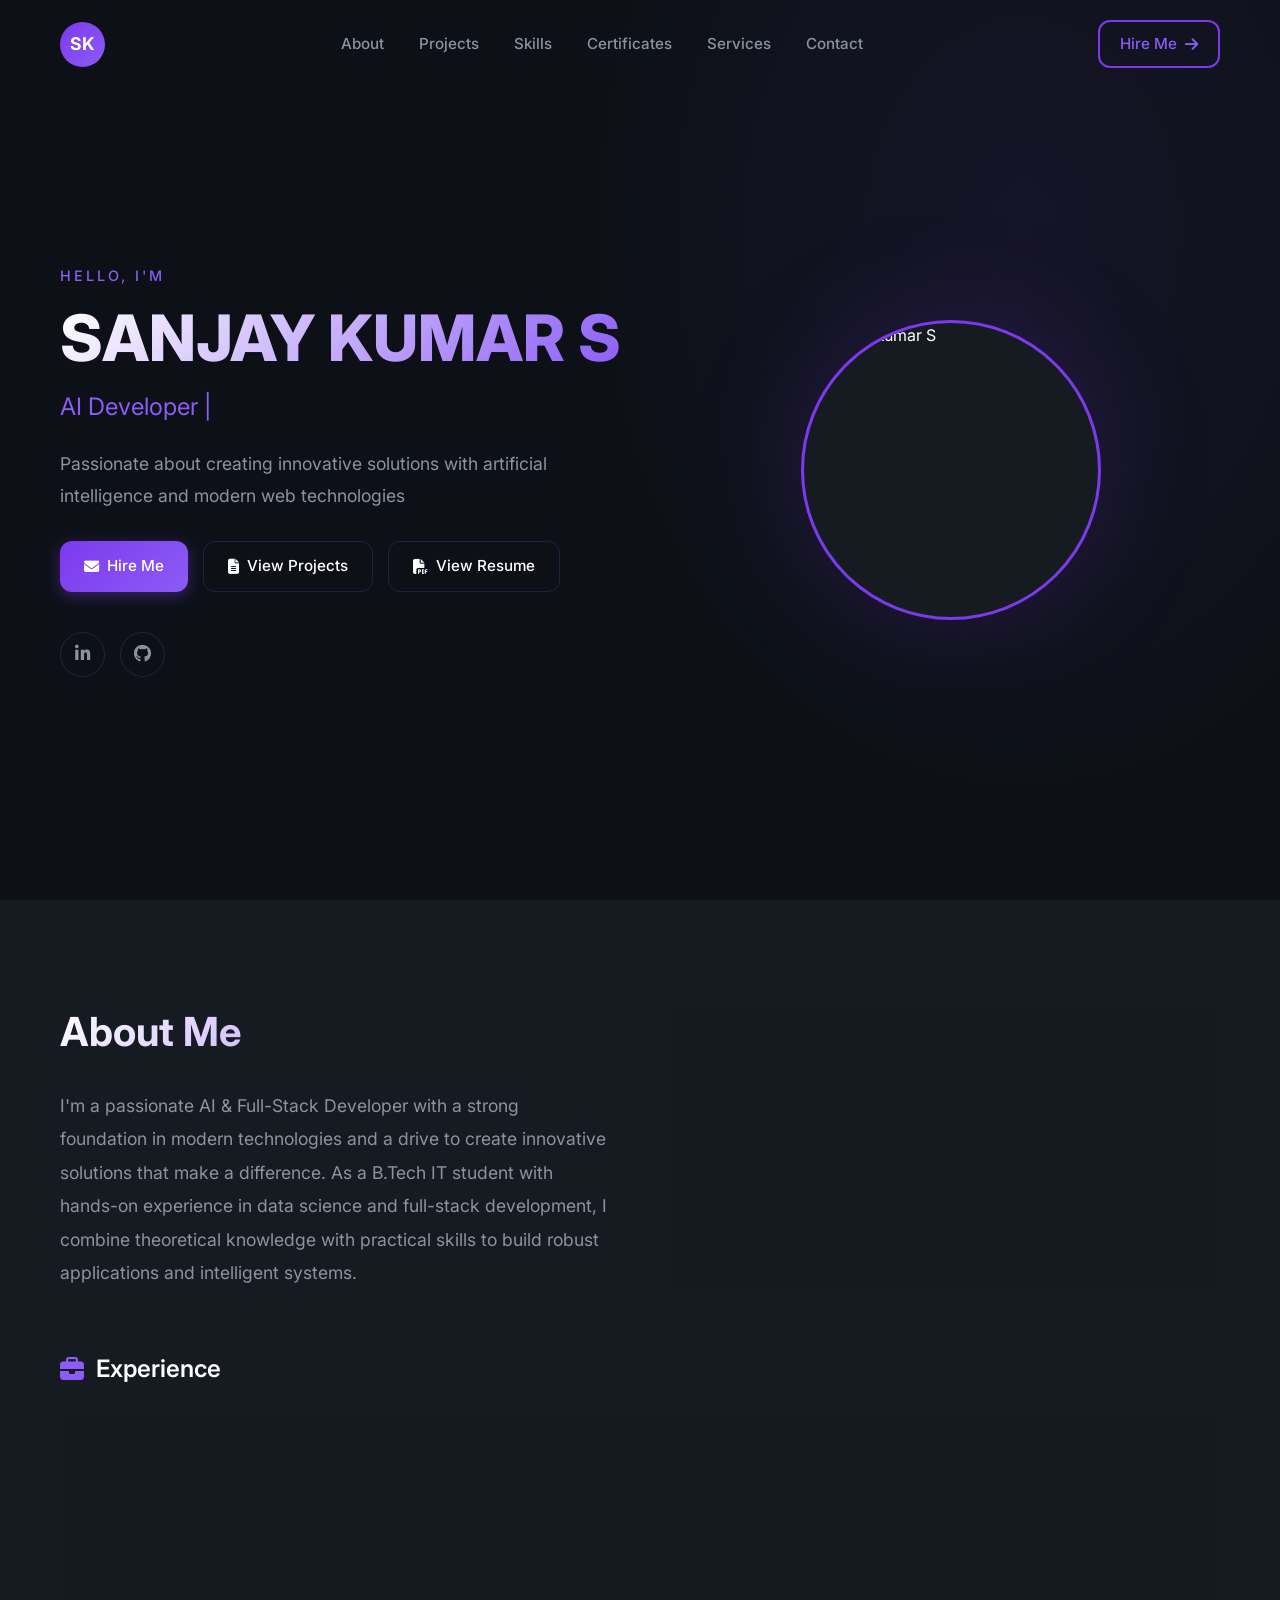
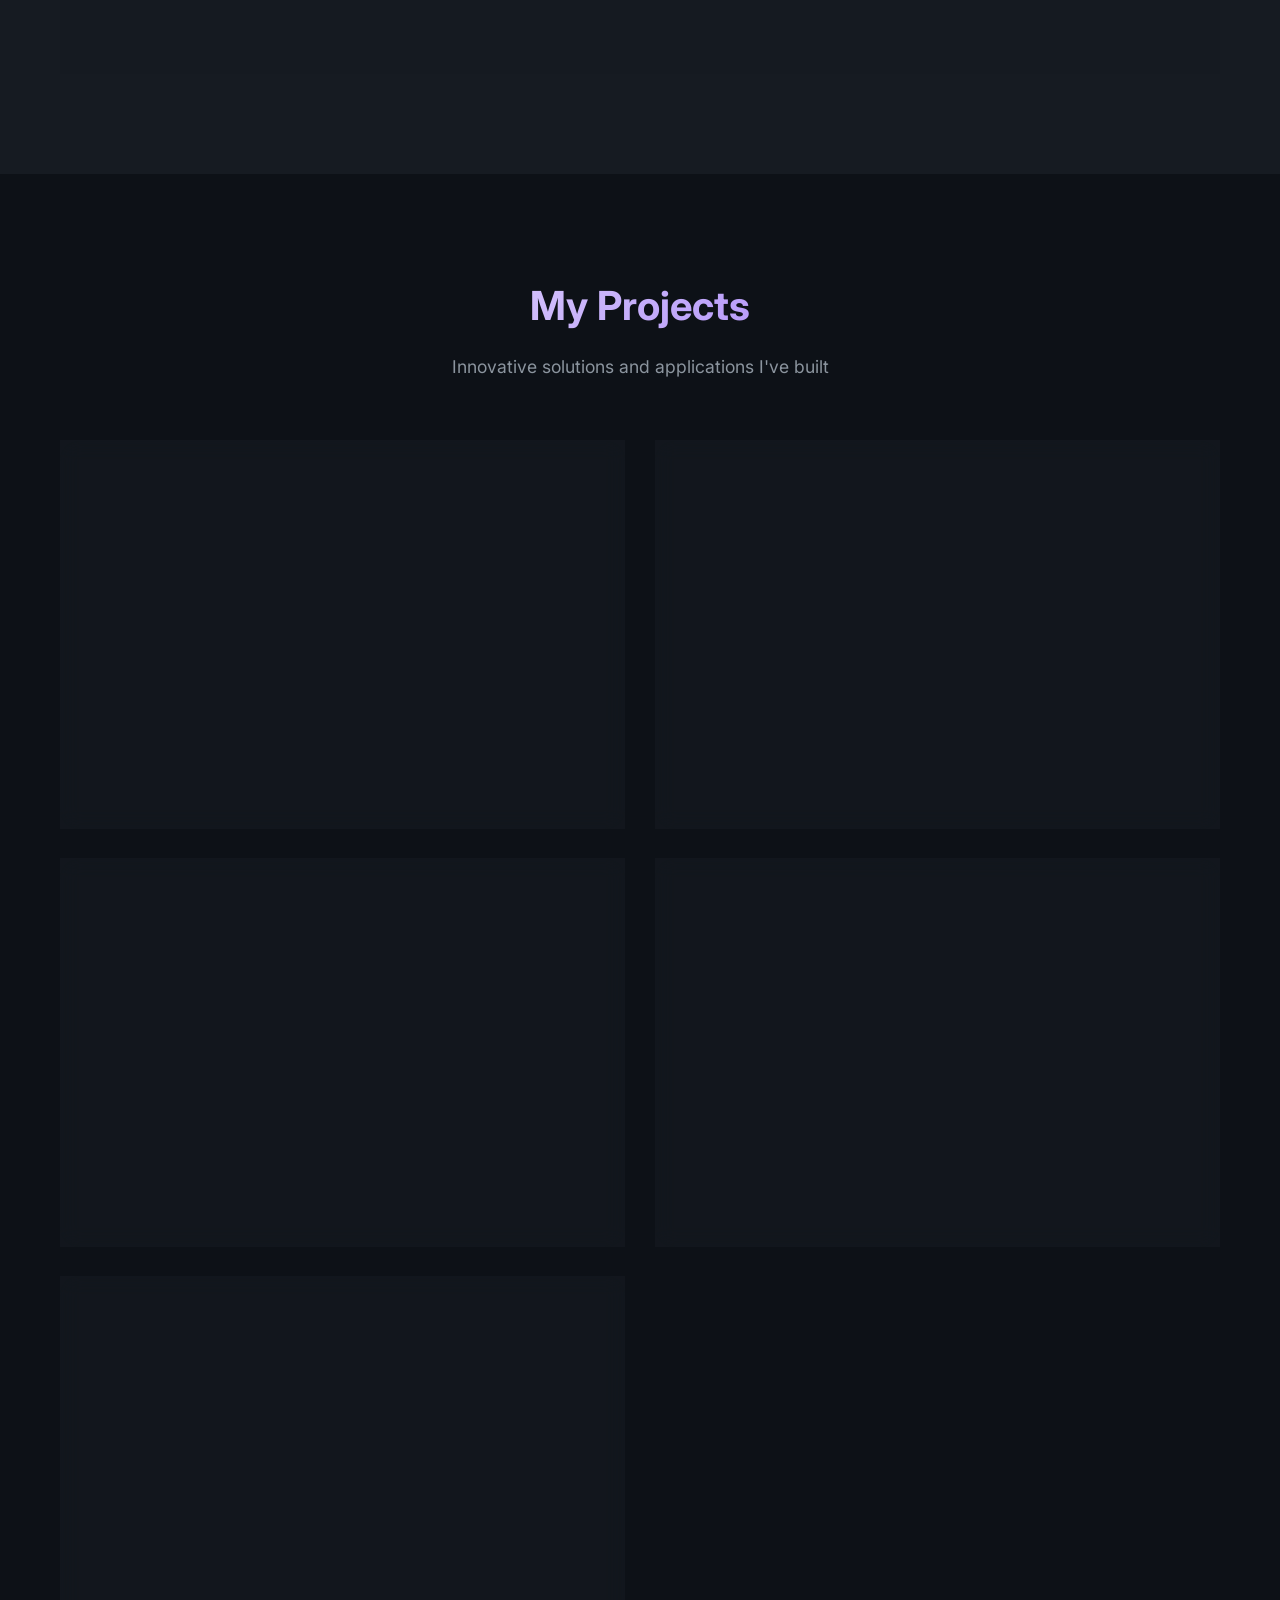
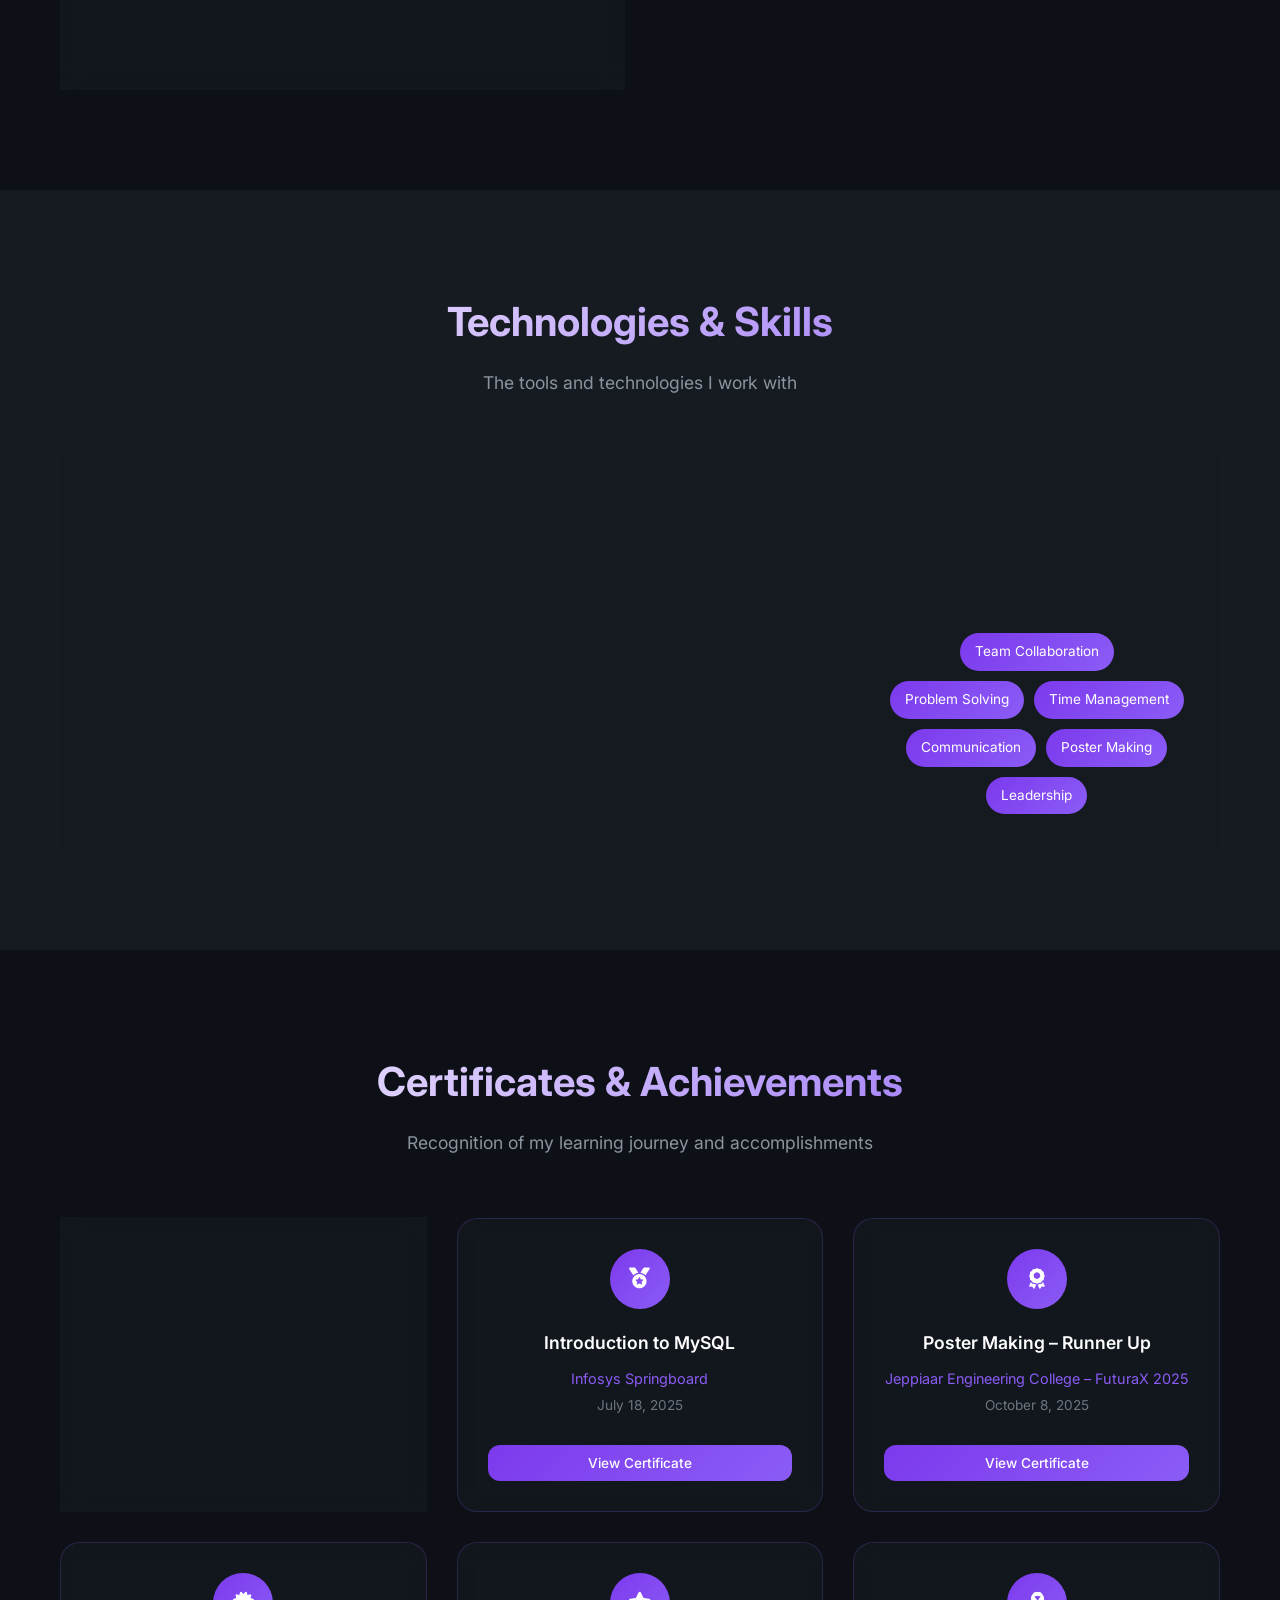
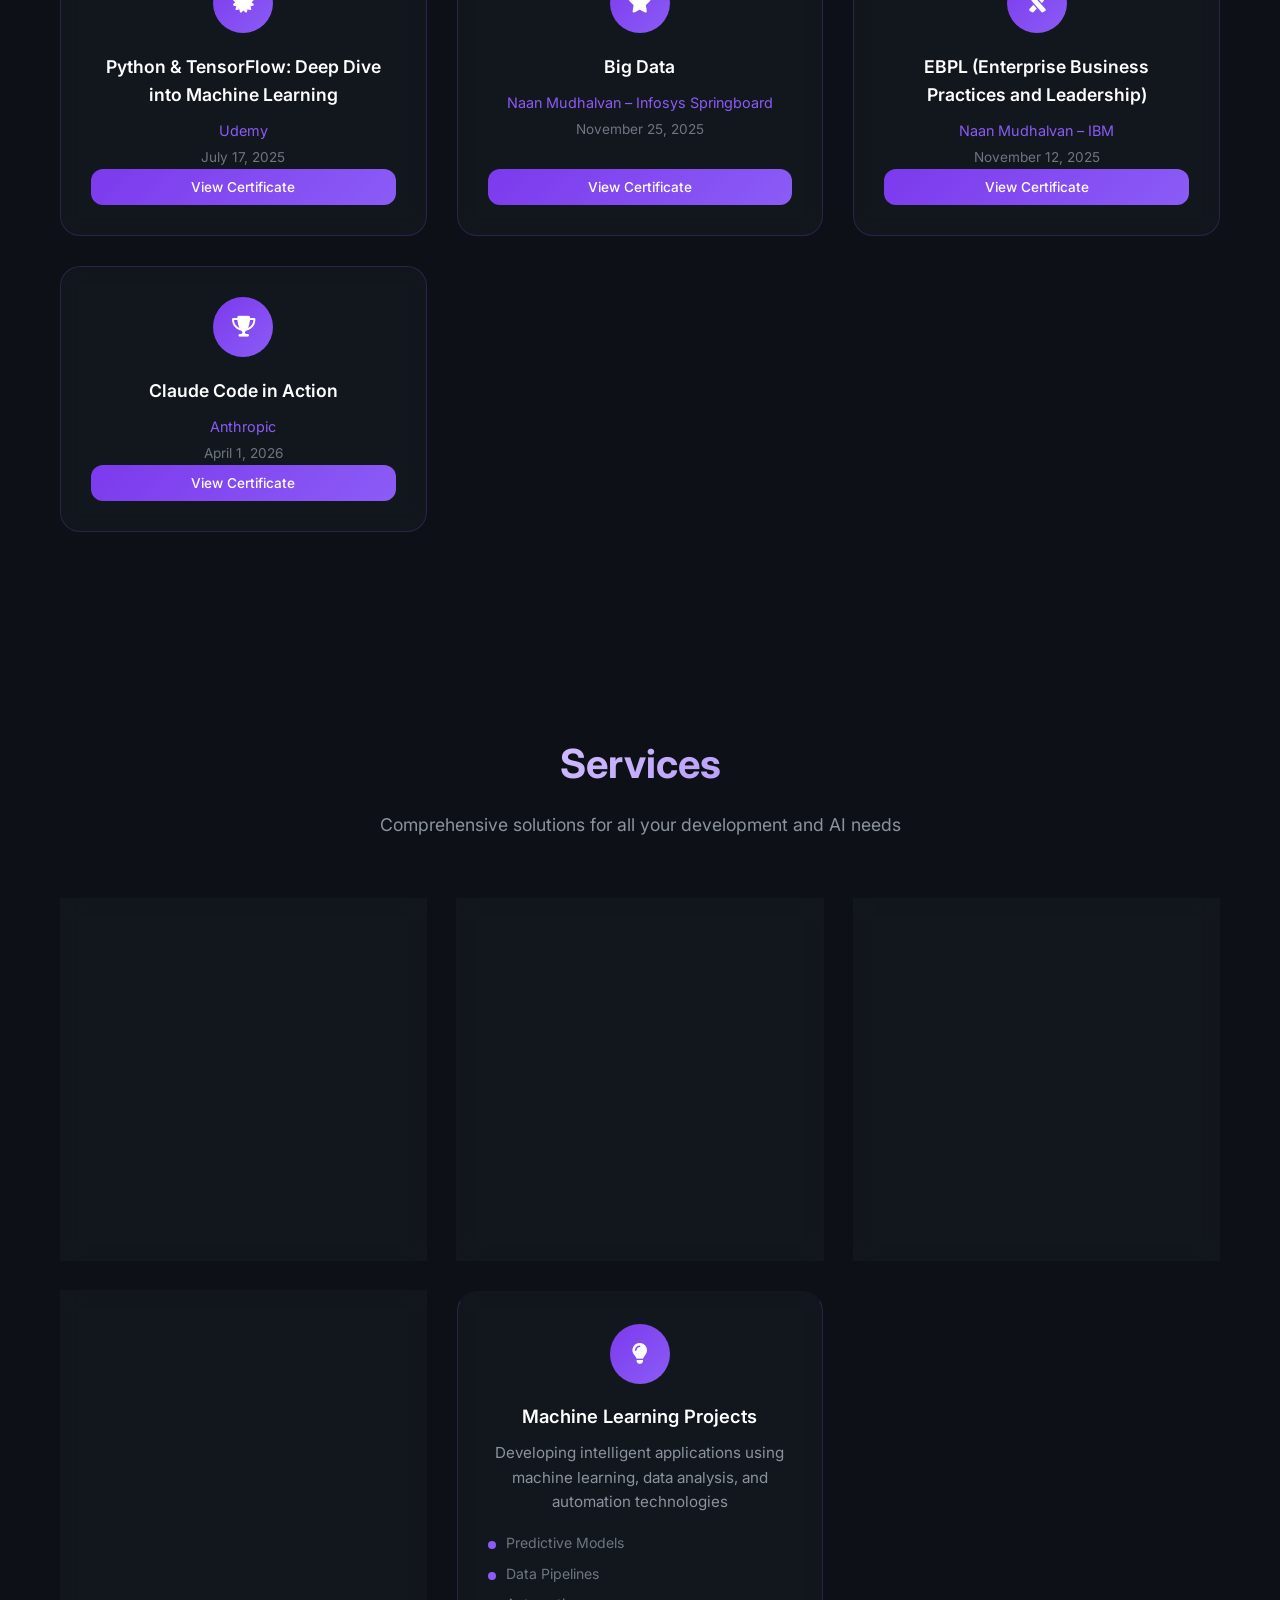
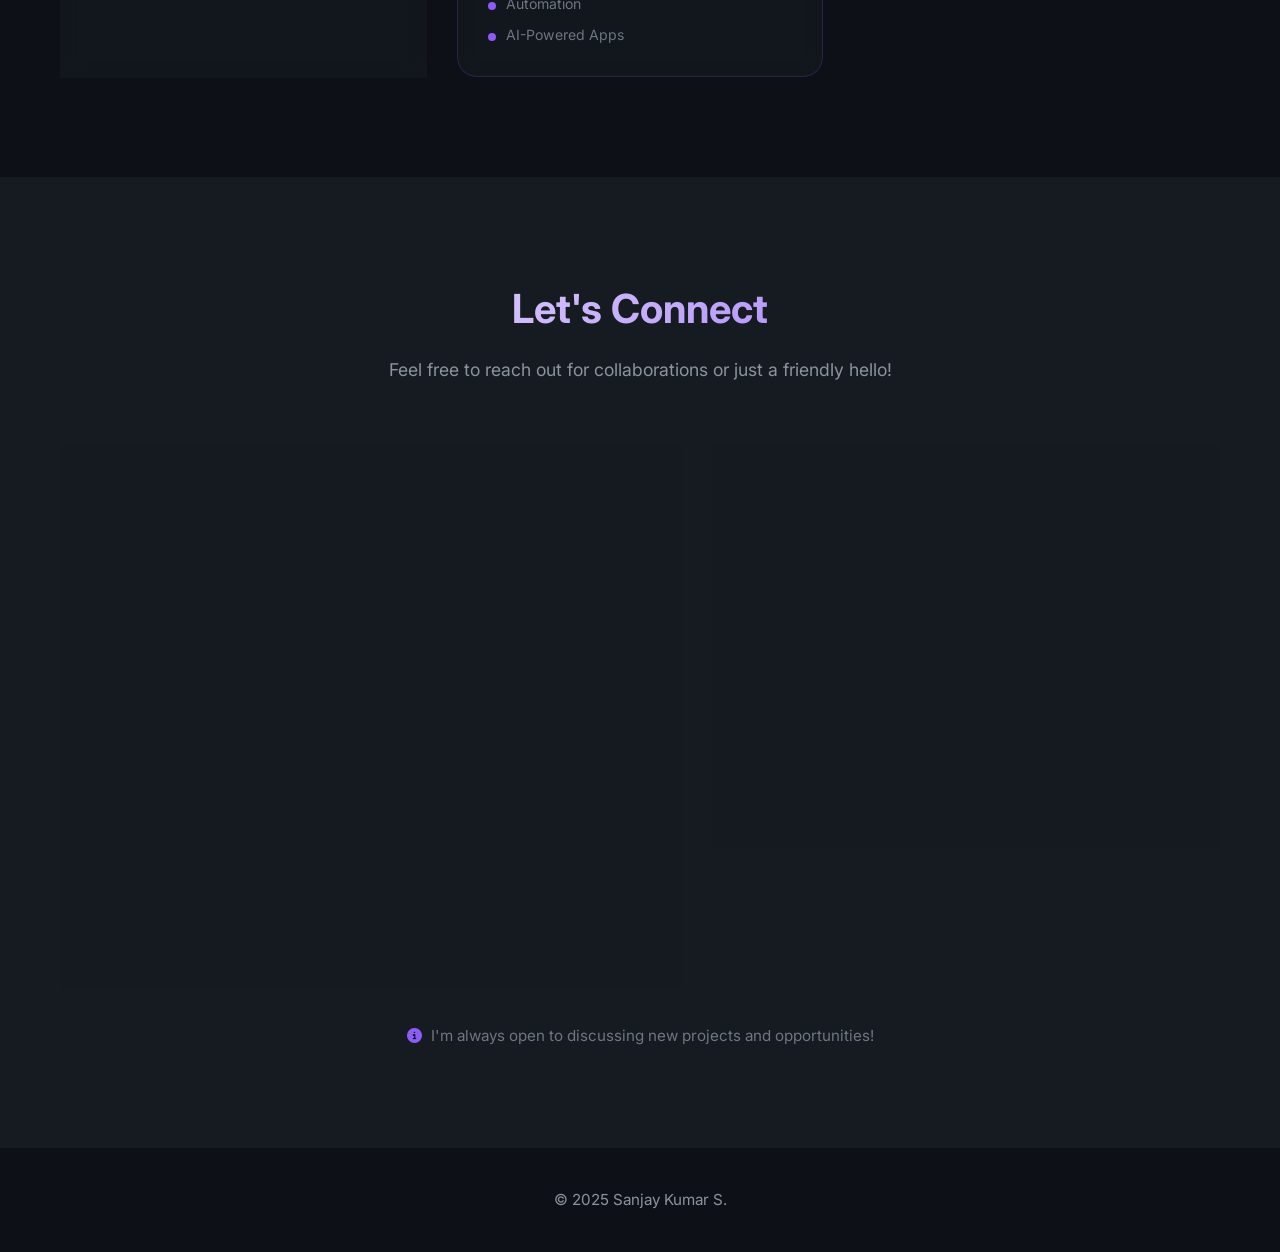
==== commit 9675997c: "Updated theme" ====
--- a/index.html
+++ b/index.html
@@ -171,7 +171,6 @@
                         <span class="tag">Tkinter</span>
                         <span class="tag">SQLite</span>
                     </div>
-                    <!-- ADD GITHUB LINK HERE -->
                     <a href="https://github.com/Sanjaykumar-67/RULE-BASED-CHATBOT" class="btn btn-project" target="_blank" rel="noopener noreferrer">
                         View on GitHub <i class="fas fa-arrow-right"></i>
                     </a>
@@ -193,7 +192,6 @@
                         <span class="tag">Seaborn</span>
                         <span class="tag">Tkinter</span>
                     </div>
-                    <!-- ADD GITHUB LINK HERE -->
                     <a href="https://github.com/Sanjaykumar-67/Point-of-Sale-POS_Analytics." class="btn btn-project" target="_blank" rel="noopener noreferrer">
                         View on GitHub <i class="fas fa-arrow-right"></i>
                     </a>
@@ -214,7 +212,6 @@
                         <span class="tag">OOP</span>
                         <span class="tag">CLI</span>
                     </div>
-                    <!-- ADD GITHUB LINK HERE -->
                     <a href="https://github.com/Sanjaykumar-67/TicTacAI-A-Minimax-Powered-Tic-Tac-Toe-Game" class="btn btn-project" target="_blank" rel="noopener noreferrer">
                         View on GitHub <i class="fas fa-arrow-right"></i>
                     </a>
@@ -236,10 +233,35 @@
                         <span class="tag">Pillow</span>
                         <span class="tag">Tkinter</span>
                     </div>
-                    <!-- ADD GITHUB LINK HERE -->
                     <a href="https://github.com/Sanjaykumar-67/VisionCaption-AI" class="btn btn-project" target="_blank" rel="noopener noreferrer">
                         View on GitHub <i class="fas fa-arrow-right"></i>
                     </a>
+                </div>
+
+                <!-- Project 5 - REVOITZ 4.0 -->
+                <div class="project-card glass-card fade-in">
+                    <div class="project-icon">
+                        <i class="fas fa-globe"></i>
+                    </div>
+                    <h3 class="project-title">REVOITZ 4.0 – College Symposium Website</h3>
+                    <p class="project-description">
+                        Officially built for the Information Technology Department of Jeppiaar Engineering College, REVOITZ 4.0 is a fully responsive symposium website featuring event listings, registration flow, and a modern UI — deployed live for real-world use.
+                    </p>
+                    <div class="project-tags">
+                        <span class="tag">TypeScript</span>
+                        <span class="tag">CSS</span>
+                        <span class="tag">JavaScript</span>
+                        <span class="tag">HTML</span>
+                        <span class="tag">Netlify</span>
+                    </div>
+                    <div class="project-buttons">
+                        <a href="https://github.com/Sanjaykumar-67/REVOITZ_4.0_Website" class="btn btn-project" target="_blank" rel="noopener noreferrer">
+                            View on GitHub <i class="fas fa-arrow-right"></i>
+                        </a>
+                        <a href="https://revoitz-4.netlify.app/" class="btn btn-project-live" target="_blank" rel="noopener noreferrer">
+                            🌐 Live Website <i class="fas fa-arrow-right"></i>
+                        </a>
+                    </div>
                 </div>
             </div>
         </div>
@@ -397,6 +419,17 @@
                     <p class="certificate-date">November 12, 2025</p>
                     <button class="btn btn-certificate cert-view-btn" data-img="EBPL cerrtificate .jpg">View Certificate</button>
                 </div>
+
+                <!-- Certificate 7 -->
+                <div class="certificate-card glass-card fade-in" id="cert-7">
+                    <div class="certificate-icon">
+                        <i class="fas fa-trophy"></i>
+                    </div>
+                    <h3 class="certificate-title">Claude Code in Action</h3>
+                    <p class="certificate-issuer">Anthropic</p>
+                    <p class="certificate-date">April 1, 2026</p>
+                    <button class="btn btn-certificate cert-view-btn" data-img="Claude Code in Action - by ANTHROPIC .jpg">View Certificate</button>
+                </div>
             </div>
         </div>
     </section>
--- a/style.css
+++ b/style.css
@@ -189,6 +189,20 @@
 
 .btn-project:hover i {
     transform: translateX(5px);
+}
+
+.btn-project-live {
+    background: linear-gradient(135deg, var(--accent-primary), var(--accent-secondary));
+    color: var(--text-primary);
+    padding: 10px 14px;
+    font-weight: 500;
+    justify-content: center;
+    width: 100%;
+}
+
+.btn-project-live:hover {
+    transform: translateY(-1px);
+    box-shadow: 0 6px 20px var(--accent-glow);
 }
 
 .btn-certificate {
@@ -659,6 +673,16 @@
     margin-bottom: 15px;
 }
 
+.project-buttons {
+    display: flex;
+    gap: 10px;
+    margin-top: auto;
+}
+
+.project-buttons .btn {
+    flex: 1;
+}
+
 .tag {
     background: var(--accent-light);
     color: var(--accent-secondary);
@@ -1231,6 +1255,10 @@
     .services-grid {
         grid-template-columns: 1fr;
     }
+
+    .projects-grid {
+        grid-template-columns: 1fr;
+    }
     
     
 }
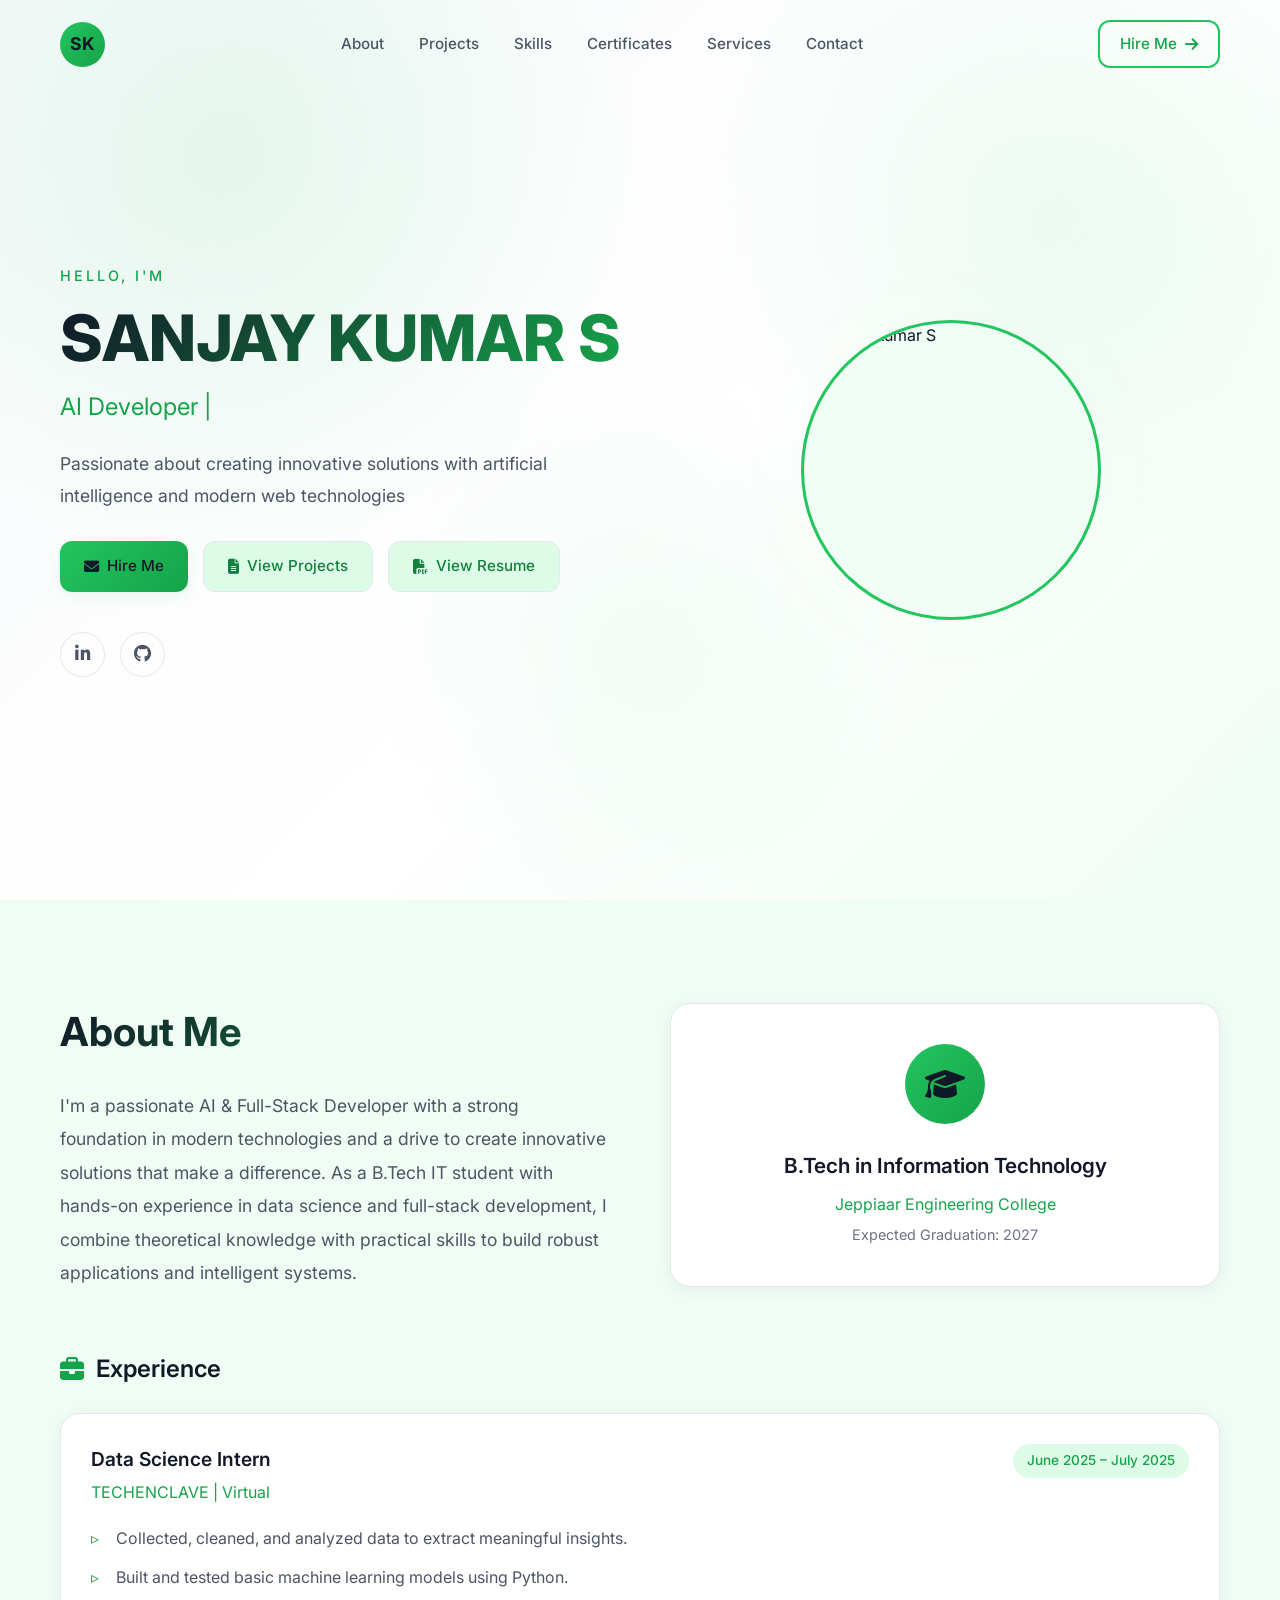
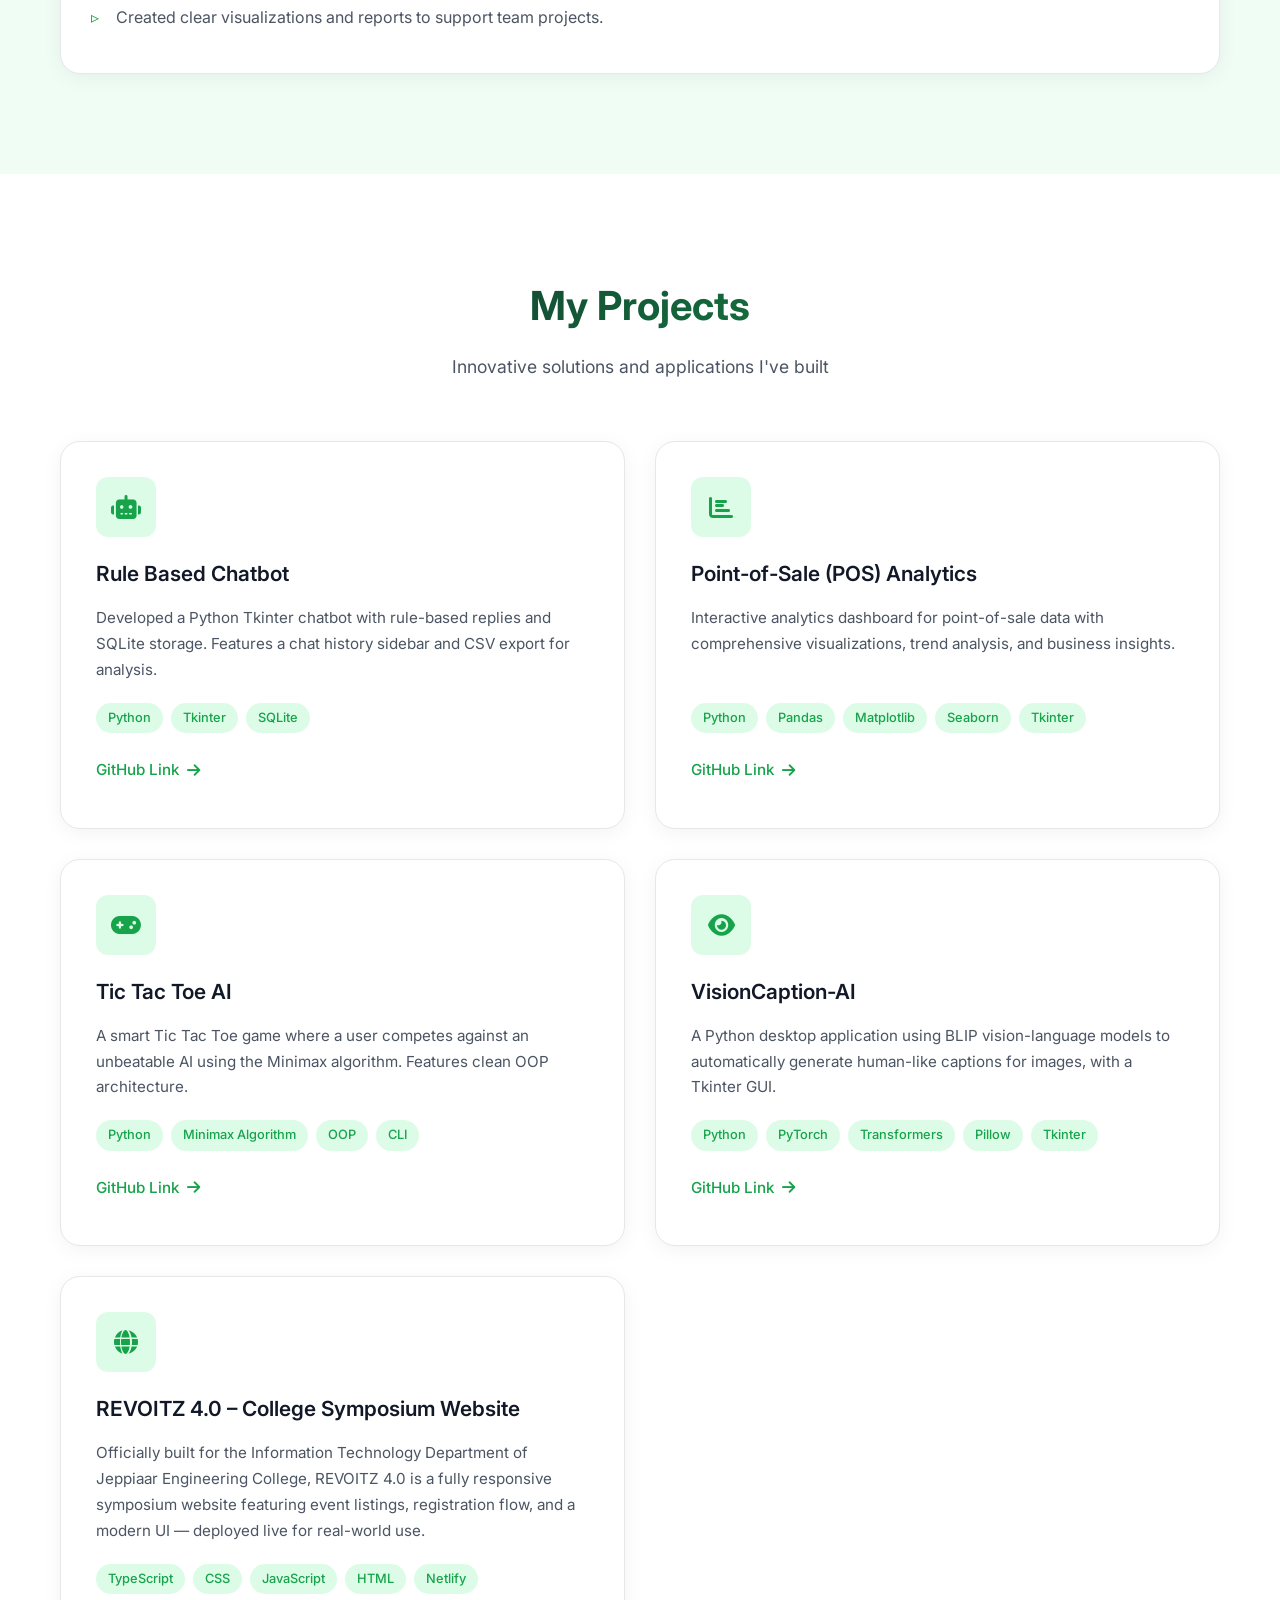
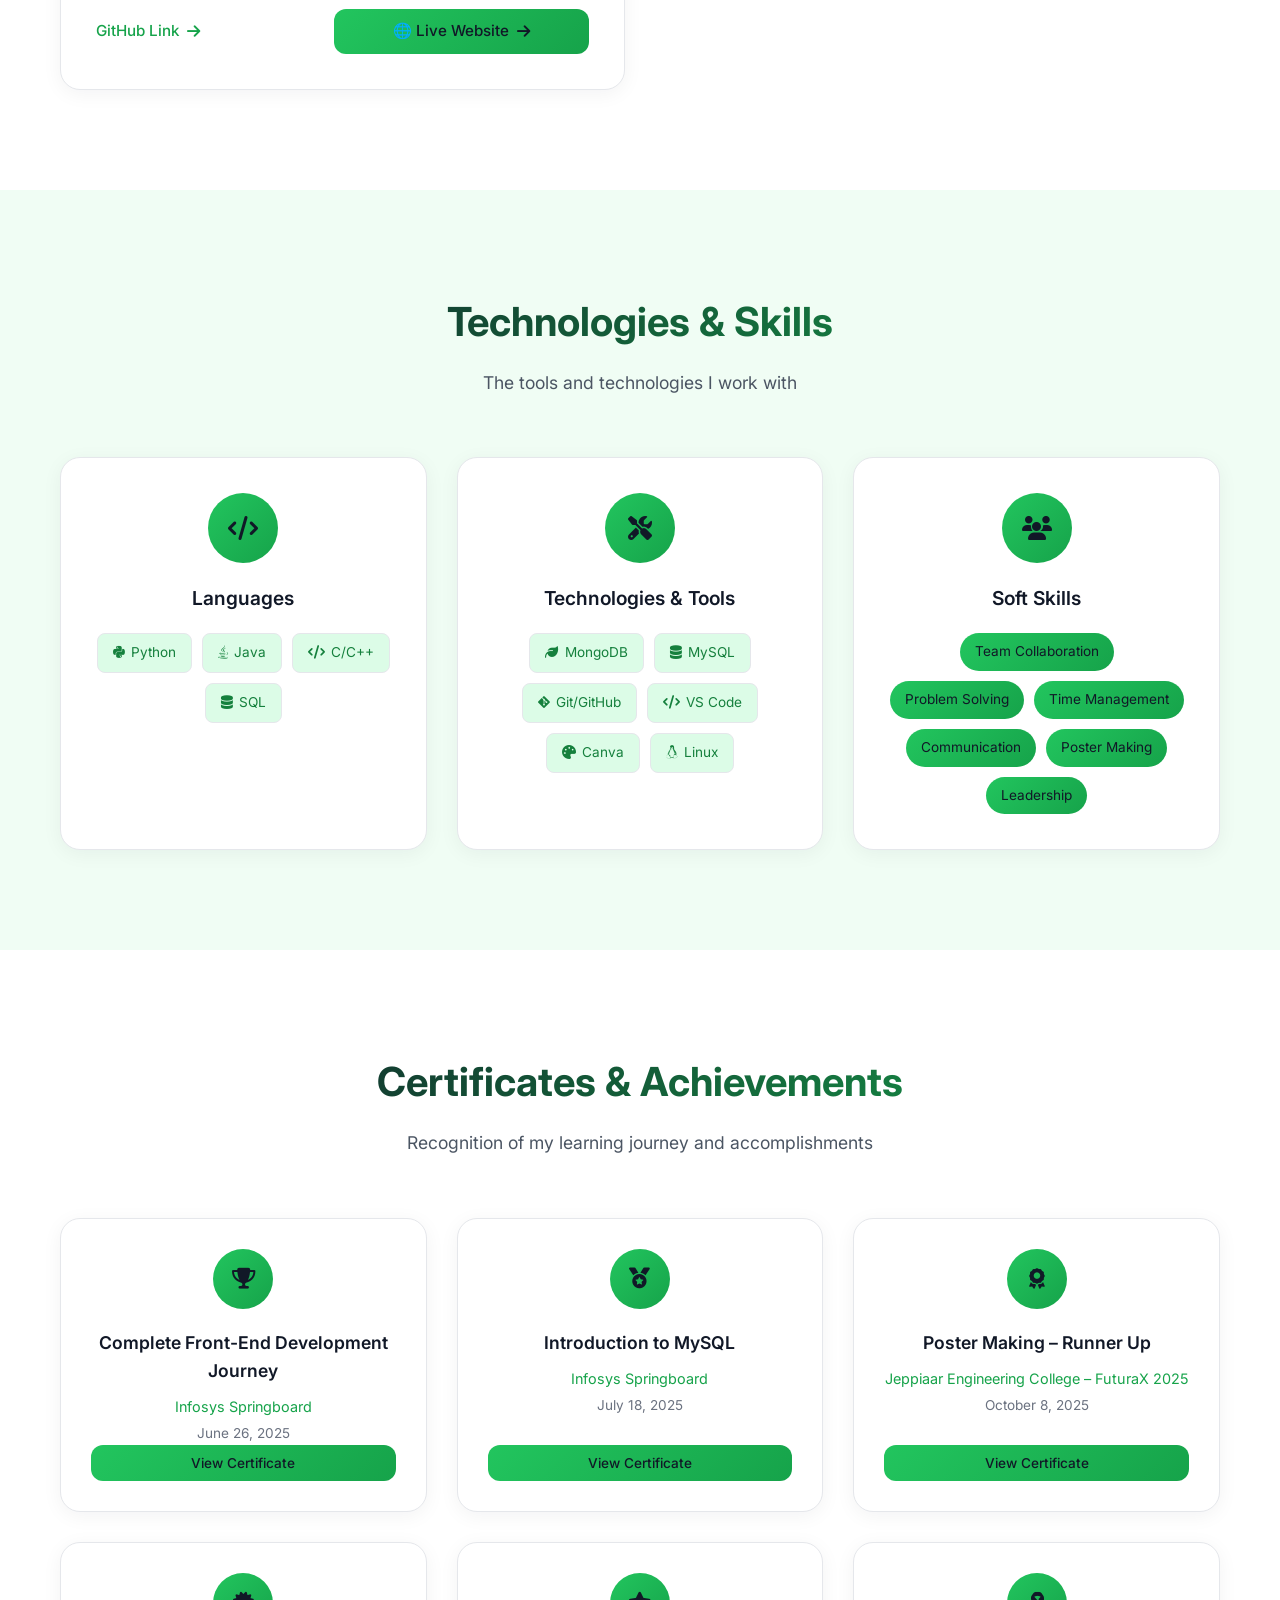
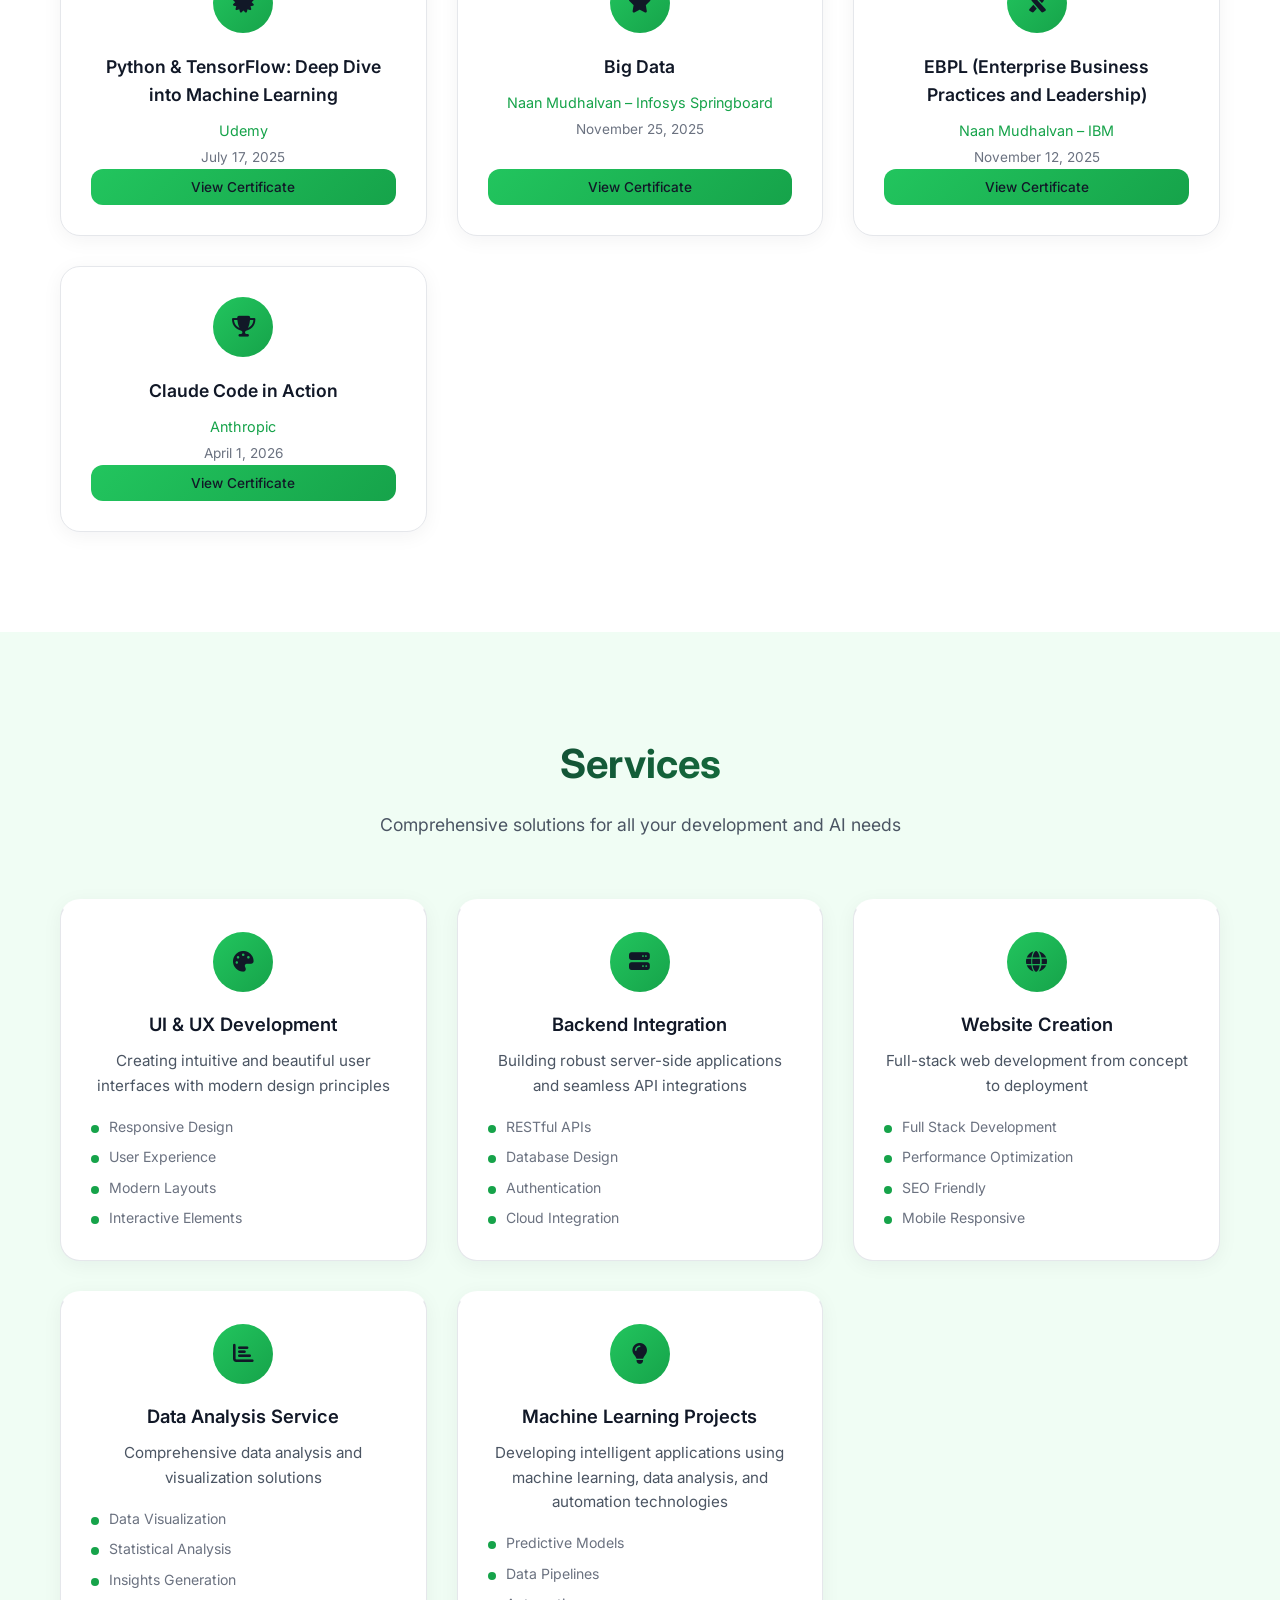
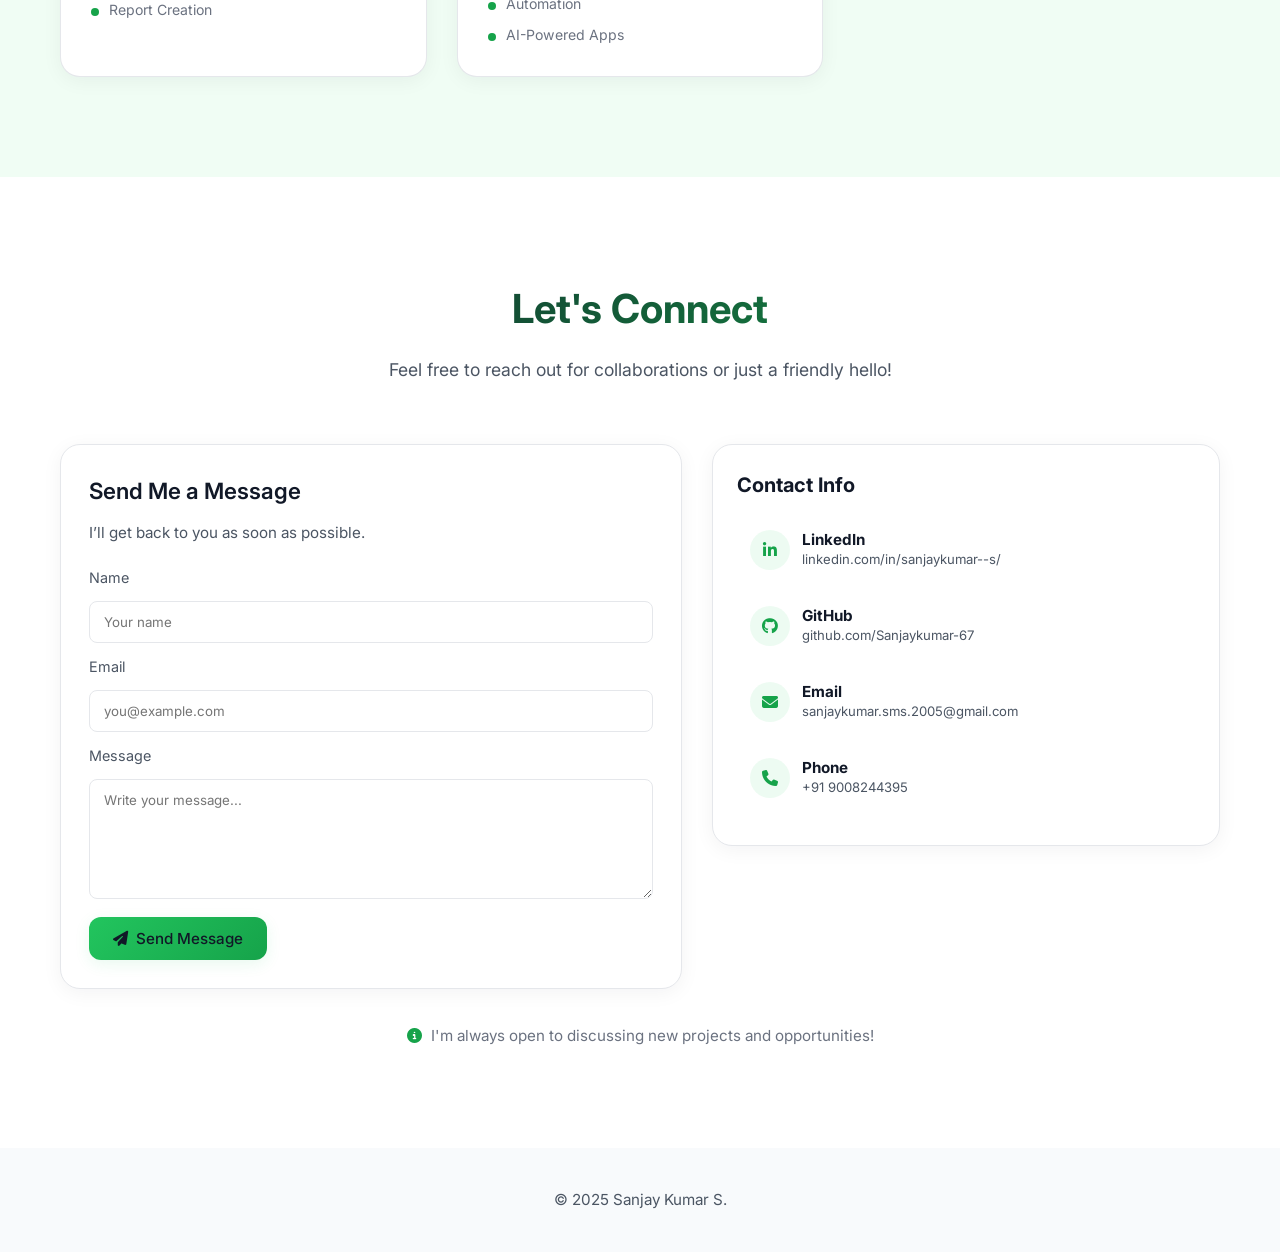
==== commit f5e5377d: "Updated theme" ====
--- a/index.html
+++ b/index.html
@@ -172,7 +172,7 @@
                         <span class="tag">SQLite</span>
                     </div>
                     <a href="https://github.com/Sanjaykumar-67/RULE-BASED-CHATBOT" class="btn btn-project" target="_blank" rel="noopener noreferrer">
-                        View on GitHub <i class="fas fa-arrow-right"></i>
+                        GitHub Link <i class="fas fa-arrow-right"></i>
                     </a>
                 </div>
                 
@@ -193,7 +193,7 @@
                         <span class="tag">Tkinter</span>
                     </div>
                     <a href="https://github.com/Sanjaykumar-67/Point-of-Sale-POS_Analytics." class="btn btn-project" target="_blank" rel="noopener noreferrer">
-                        View on GitHub <i class="fas fa-arrow-right"></i>
+                        GitHub Link <i class="fas fa-arrow-right"></i>
                     </a>
                 </div>
                 
@@ -213,7 +213,7 @@
                         <span class="tag">CLI</span>
                     </div>
                     <a href="https://github.com/Sanjaykumar-67/TicTacAI-A-Minimax-Powered-Tic-Tac-Toe-Game" class="btn btn-project" target="_blank" rel="noopener noreferrer">
-                        View on GitHub <i class="fas fa-arrow-right"></i>
+                        GitHub Link <i class="fas fa-arrow-right"></i>
                     </a>
                 </div>
                 
@@ -234,7 +234,7 @@
                         <span class="tag">Tkinter</span>
                     </div>
                     <a href="https://github.com/Sanjaykumar-67/VisionCaption-AI" class="btn btn-project" target="_blank" rel="noopener noreferrer">
-                        View on GitHub <i class="fas fa-arrow-right"></i>
+                        GitHub Link <i class="fas fa-arrow-right"></i>
                     </a>
                 </div>
 
@@ -256,7 +256,7 @@
                     </div>
                     <div class="project-buttons">
                         <a href="https://github.com/Sanjaykumar-67/REVOITZ_4.0_Website" class="btn btn-project" target="_blank" rel="noopener noreferrer">
-                            View on GitHub <i class="fas fa-arrow-right"></i>
+                            GitHub Link <i class="fas fa-arrow-right"></i>
                         </a>
                         <a href="https://revoitz-4.netlify.app/" class="btn btn-project-live" target="_blank" rel="noopener noreferrer">
                             🌐 Live Website <i class="fas fa-arrow-right"></i>
--- a/style.css
+++ b/style.css
@@ -1,22 +1,23 @@
 /* ==================== CSS VARIABLES ==================== */
 :root {
     /* Colors - Easy to change theme */
-    --bg-primary: #0d1117;
-    --bg-secondary: #161b22;
-    --bg-card: rgba(22, 27, 34, 0.8);
-    --bg-glass: rgba(22, 27, 34, 0.6);
-    
-    --accent-primary: #7c3aed;
-    --accent-secondary: #8b5cf6;
-    --accent-glow: rgba(124, 58, 237, 0.4);
-    --accent-light: rgba(139, 92, 246, 0.1);
-    
-    --text-primary: #ffffff;
-    --text-secondary: #8b949e;
-    --text-muted: #6e7681;
-    
-    --border-color: rgba(139, 92, 246, 0.2);
-    --border-hover: rgba(139, 92, 246, 0.5);
+    --bg-primary: #F8FAFC;
+    --bg-secondary: #F0FDF4;
+    --bg-card: #FFFFFF;
+    --bg-glass: #FFFFFF;
+    
+    --accent-primary: #22C55E;
+    --accent-secondary: #16A34A;
+    --accent-glow: rgba(34, 197, 94, 0.10);
+    --accent-light: #DCFCE7;
+    --dark-green: #15803D;
+    
+    --text-primary: #111827;
+    --text-secondary: #4B5563;
+    --text-muted: #6B7280;
+    
+    --border-color: #E5E7EB;
+    --border-hover: #16A34A;
     
     /* Typography */
     --font-family: 'Inter', -apple-system, BlinkMacSystemFont, 'Segoe UI', Roboto, sans-serif;
@@ -54,7 +55,7 @@
 body {
     font-family: var(--font-family);
     background-color: var(--bg-primary);
-    color: var(--text-primary);
+    color: var(--text-secondary);
     line-height: 1.6;
     overflow-x: hidden;
 }
@@ -84,6 +85,14 @@
 
 .section {
     padding: var(--section-padding);
+}
+
+.section:nth-of-type(odd) {
+    background: var(--bg-card);
+}
+
+.section:nth-of-type(even) {
+    background: var(--bg-secondary);
 }
 
 .section-header {
@@ -110,18 +119,17 @@
 
 /* Glass Card Style */
 .glass-card {
-    background: var(--bg-glass);
-    backdrop-filter: blur(10px);
-    -webkit-backdrop-filter: blur(10px);
+    background: var(--bg-card);
     border: 1px solid var(--border-color);
     border-radius: var(--radius-lg);
     transition: all var(--transition-medium);
+    box-shadow: 0 4px 20px rgba(15, 23, 42, 0.05);
 }
 
 .glass-card:hover {
     border-color: var(--border-hover);
-    box-shadow: 0 8px 32px var(--accent-glow);
-    transform: translateY(-5px);
+    box-shadow: 0 10px 28px rgba(15, 23, 42, 0.06);
+    transform: translateY(-4px);
 }
 
 /* ==================== BUTTONS ==================== */
@@ -151,14 +159,14 @@
 }
 
 .btn-secondary {
-    background: transparent;
-    color: var(--text-primary);
+    background: var(--accent-light);
+    color: var(--dark-green);
     border: 1px solid var(--border-color);
 }
 
 .btn-secondary:hover {
-    border-color: var(--accent-primary);
-    background: var(--accent-light);
+    background: var(--accent-primary);
+    color: var(--text-primary);
 }
 
 .btn-outline {
@@ -229,14 +237,14 @@
     z-index: 1000;
     padding: 20px 0;
     transition: all var(--transition-medium);
+    background: transparent;
 }
 
 .navbar.scrolled {
-    background: rgba(13, 17, 23, 0.9);
-    backdrop-filter: blur(20px);
-    -webkit-backdrop-filter: blur(20px);
+    background: var(--bg-card);
     padding: 12px 0;
-    box-shadow: 0 2px 20px rgba(0, 0, 0, 0.3);
+    border-bottom: 1px solid var(--border-color);
+    box-shadow: 0 2px 20px rgba(15, 23, 42, 0.04);
 }
 
 .nav-container {
@@ -327,6 +335,8 @@
     position: relative;
     padding: 120px 0 80px;
     overflow: hidden;
+    background: linear-gradient(135deg, #F8FAFC 0%, #FFFFFF 55%, #F0FDF4 100%);
+    color: var(--text-primary);
 }
 
 .hero-container {
@@ -446,7 +456,7 @@
     position: absolute;
     width: 350px;
     height: 350px;
-    background: radial-gradient(circle, var(--accent-primary) 0%, transparent 70%);
+    background: radial-gradient(circle, rgba(34, 197, 94, 0.10) 0%, transparent 70%);
     border-radius: var(--radius-full);
     top: 50%;
     left: 50%;
@@ -482,12 +492,11 @@
 /* Hero Background */
 .hero-bg-gradient {
     position: absolute;
-    top: -50%;
-    right: -20%;
-    width: 80%;
-    height: 150%;
-    background: radial-gradient(ellipse, var(--accent-primary) 0%, transparent 60%);
-    opacity: 0.08;
+    inset: 0;
+    background:
+        radial-gradient(circle at 18% 18%, rgba(34, 197, 94, 0.10), transparent 32%),
+        radial-gradient(circle at 82% 24%, rgba(34, 197, 94, 0.08), transparent 28%),
+        radial-gradient(circle at 50% 72%, rgba(34, 197, 94, 0.05), transparent 30%);
     pointer-events: none;
     z-index: 0;
 }
@@ -632,6 +641,11 @@
     gap: 30px;
 }
 
+/* Projects section background (light neutral) */
+.projects {
+    background: var(--bg-primary);
+}
+
 .project-card {
     padding: 35px;
     display: flex;
@@ -694,7 +708,7 @@
 
 /* ==================== SKILLS SECTION ==================== */
 .skills {
-    background: var(--bg-secondary);
+    background: var(--bg-card);
 }
 
 .skills-grid {
@@ -739,9 +753,9 @@
     display: inline-flex;
     align-items: center;
     gap: 6px;
-    background: var(--bg-primary);
+    background: var(--accent-light);
     border: 1px solid var(--border-color);
-    color: var(--text-secondary);
+    color: var(--dark-green);
     padding: 8px 15px;
     border-radius: var(--radius-sm);
     font-size: 0.85rem;
@@ -750,7 +764,8 @@
 
 .skill-badge:hover {
     border-color: var(--accent-primary);
-    color: var(--accent-secondary);
+    background: var(--accent-primary);
+    color: var(--text-primary);
 }
 
 .skill-badge.pill {
@@ -867,7 +882,7 @@
 
 .service-card:hover {
     transform: translateY(-8px);
-    box-shadow: 0 12px 32px var(--accent-glow);
+    box-shadow: 0 10px 28px rgba(15, 23, 42, 0.06);
     border-top-color: var(--accent-secondary);
 }
 
@@ -982,7 +997,7 @@
     display: inline-flex;
     align-items: center;
     justify-content: center;
-    background: rgba(13, 17, 23, 0.7);
+    background: rgba(34, 197, 94, 0.08);
     color: var(--accent-secondary);
     font-size: 1rem;
     flex-shrink: 0;
@@ -1025,7 +1040,7 @@
 .contact-form input,
 .contact-form textarea {
     width: 100%;
-    background: rgba(13, 17, 23, 0.8);
+    background: #FFFFFF;
     border: 1px solid var(--border-color);
     color: var(--text-primary);
     border-radius: var(--radius-sm);
@@ -1038,7 +1053,7 @@
 .contact-form input:focus,
 .contact-form textarea:focus {
     border-color: var(--accent-secondary);
-    box-shadow: 0 0 0 3px rgba(139, 92, 246, 0.15);
+    box-shadow: 0 0 0 3px rgba(34, 197, 94, 0.12);
 }
 
 .contact-form textarea {
@@ -1098,7 +1113,7 @@
     justify-content: center;
     color: var(--text-primary);
     font-size: 1.2rem;
-    box-shadow: 0 4px 20px var(--accent-glow);
+    box-shadow: 0 4px 18px var(--accent-glow);
     opacity: 0;
     visibility: hidden;
     transform: translateY(20px);
@@ -1114,7 +1129,7 @@
 
 .back-to-top:hover {
     transform: translateY(-5px);
-    box-shadow: 0 6px 30px var(--accent-glow);
+    box-shadow: 0 6px 24px var(--accent-glow);
 }
 
 /* ==================== ANIMATIONS ==================== */
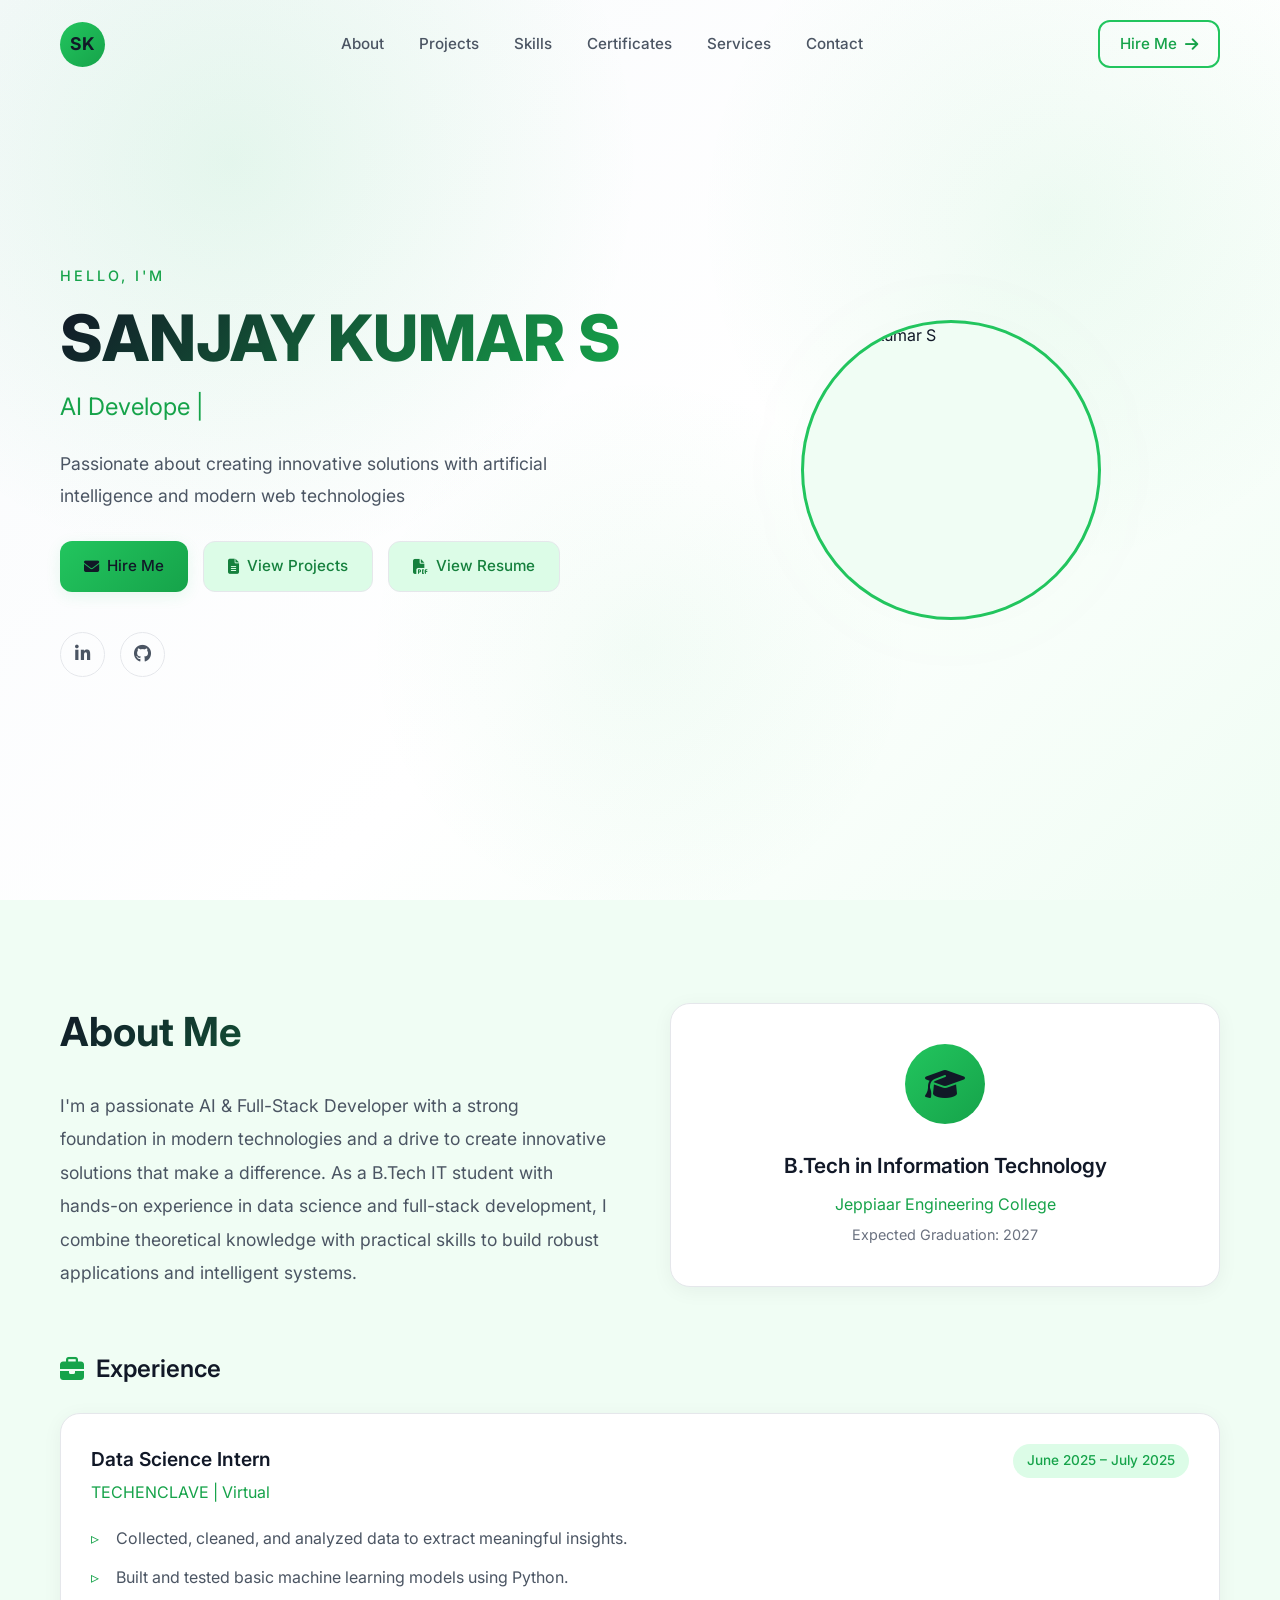
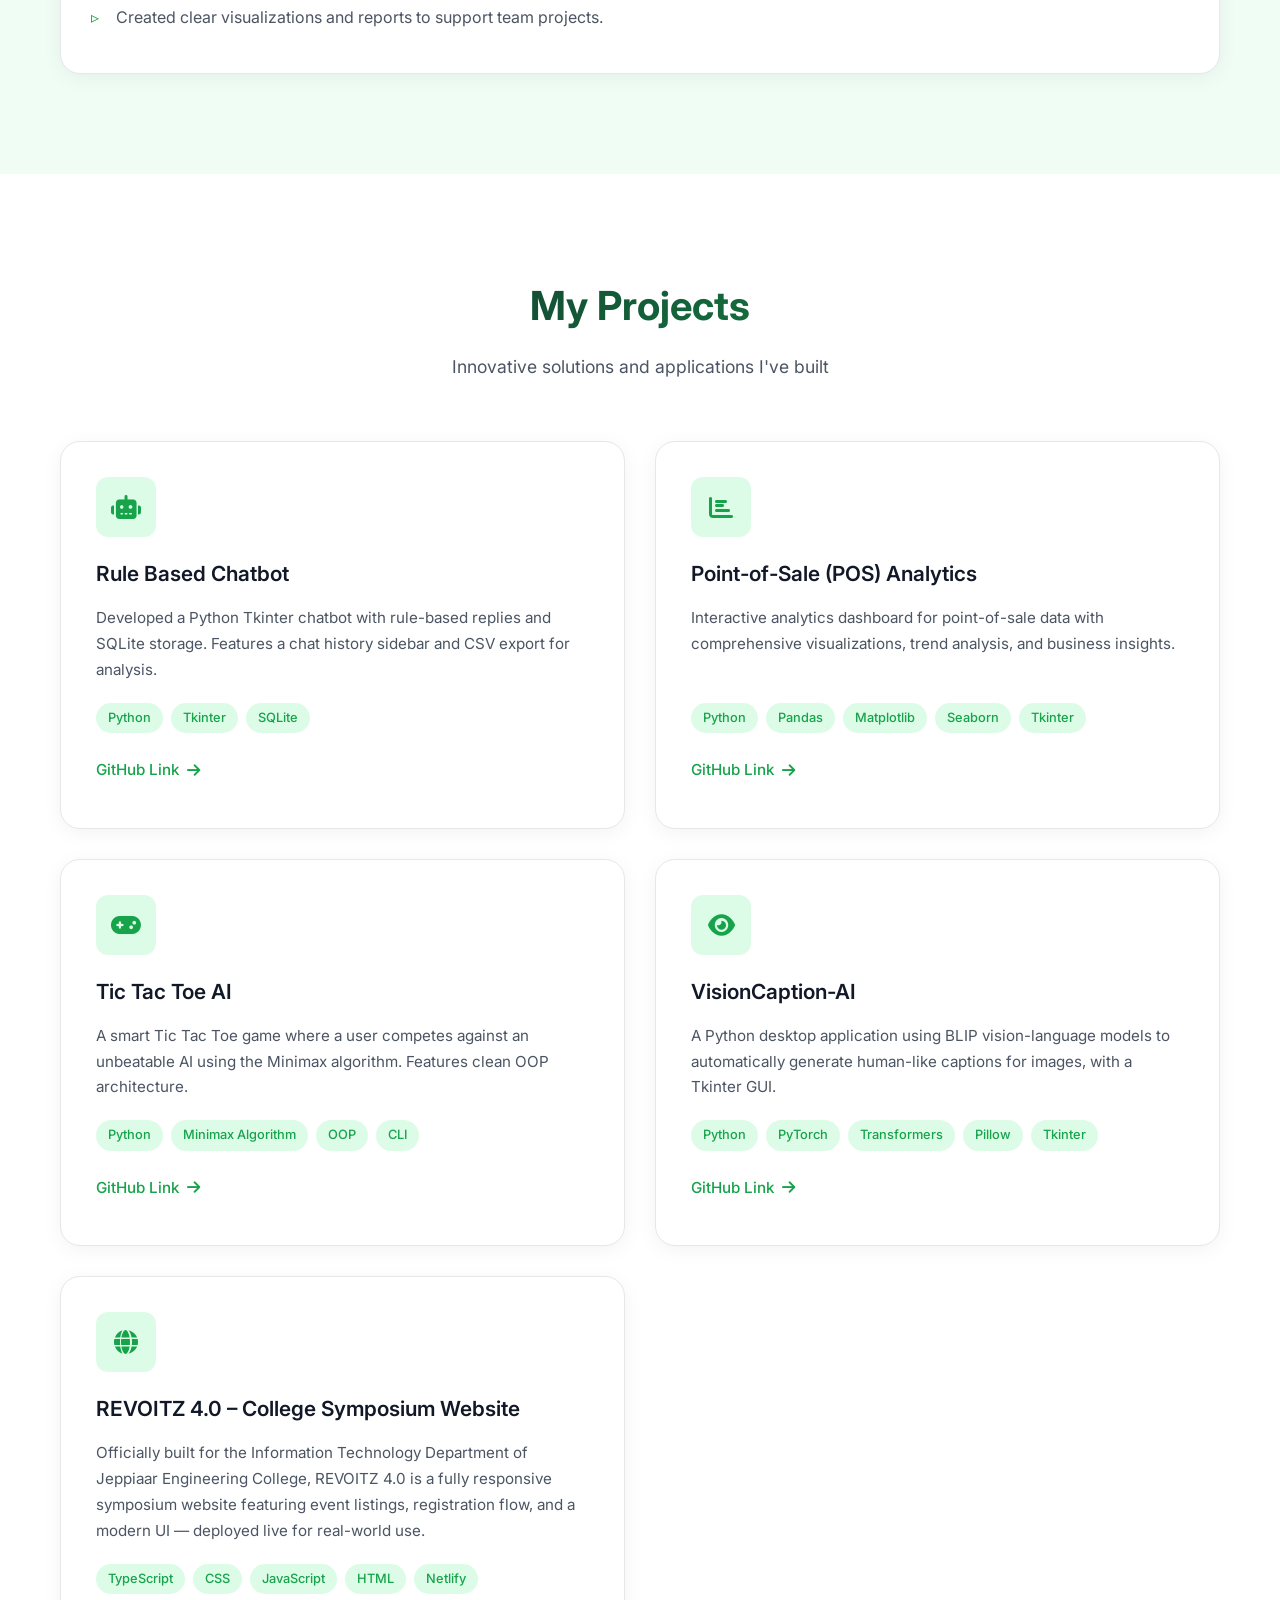
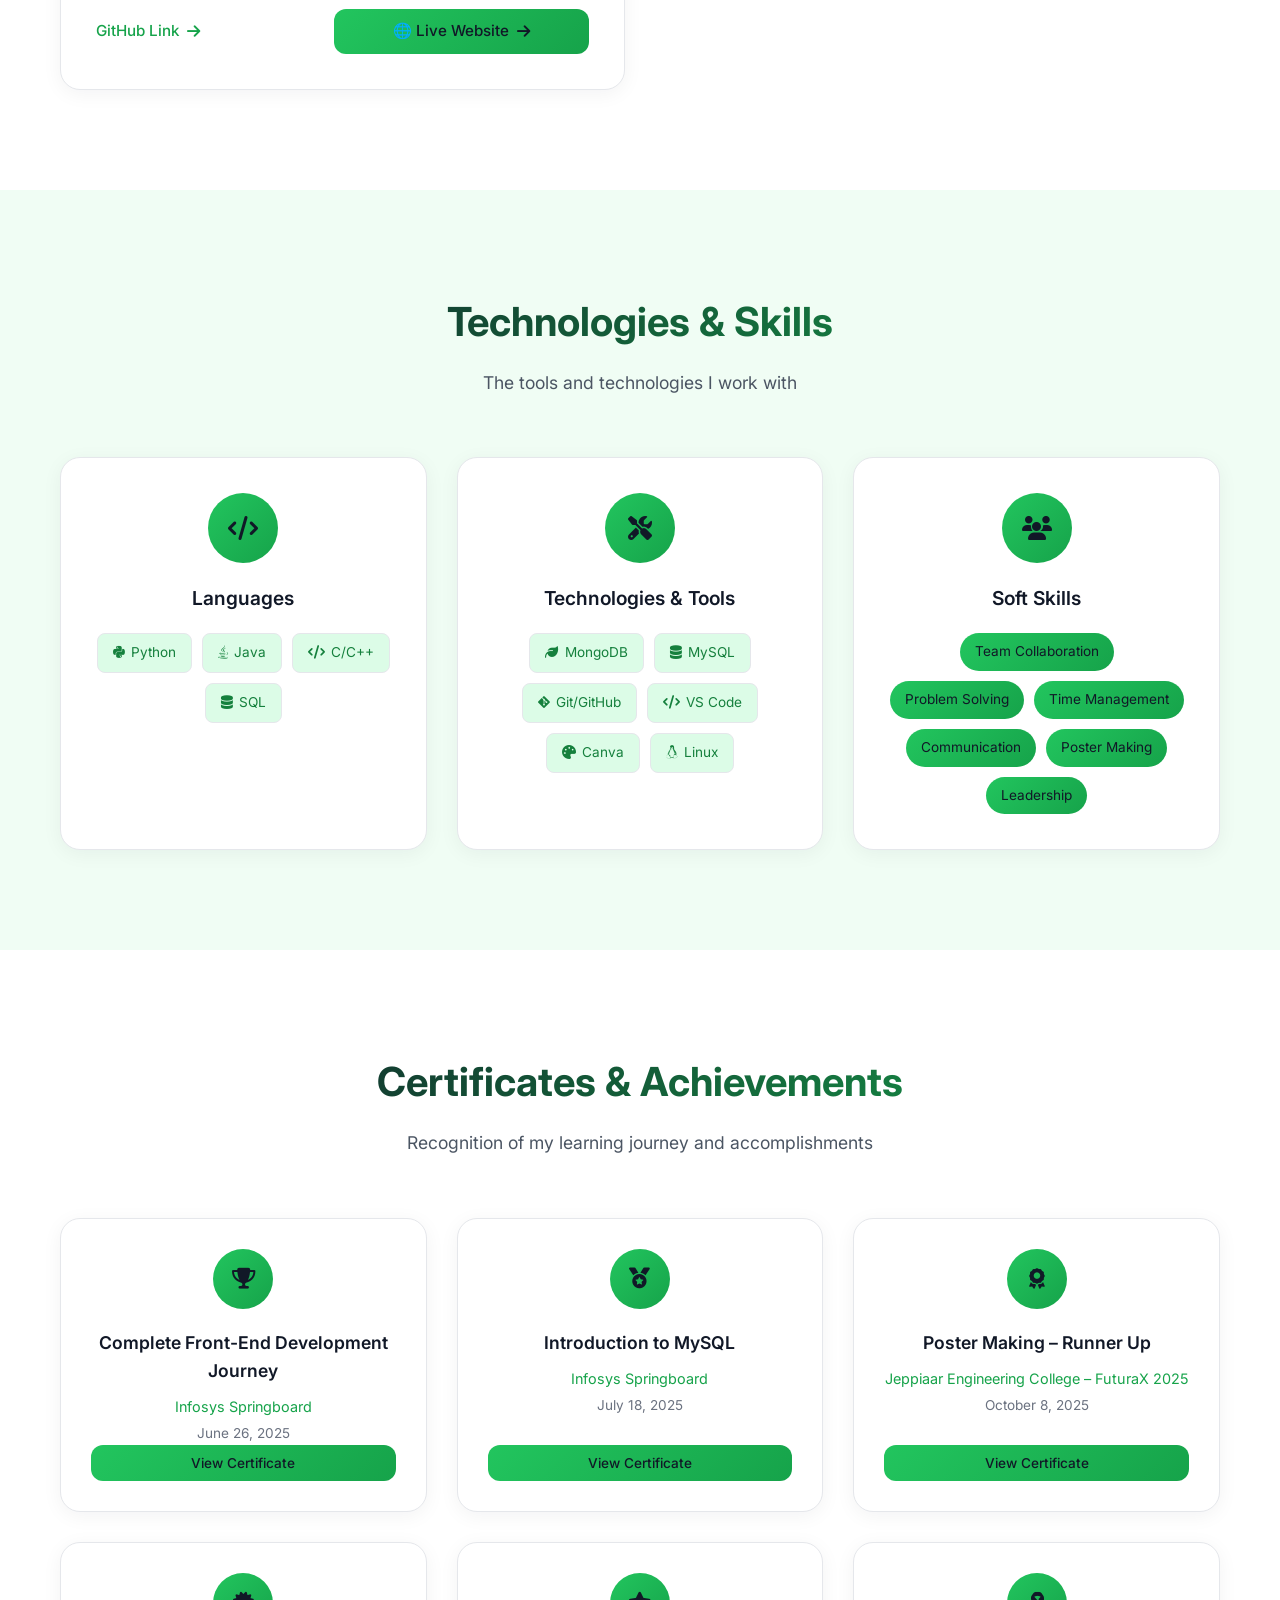
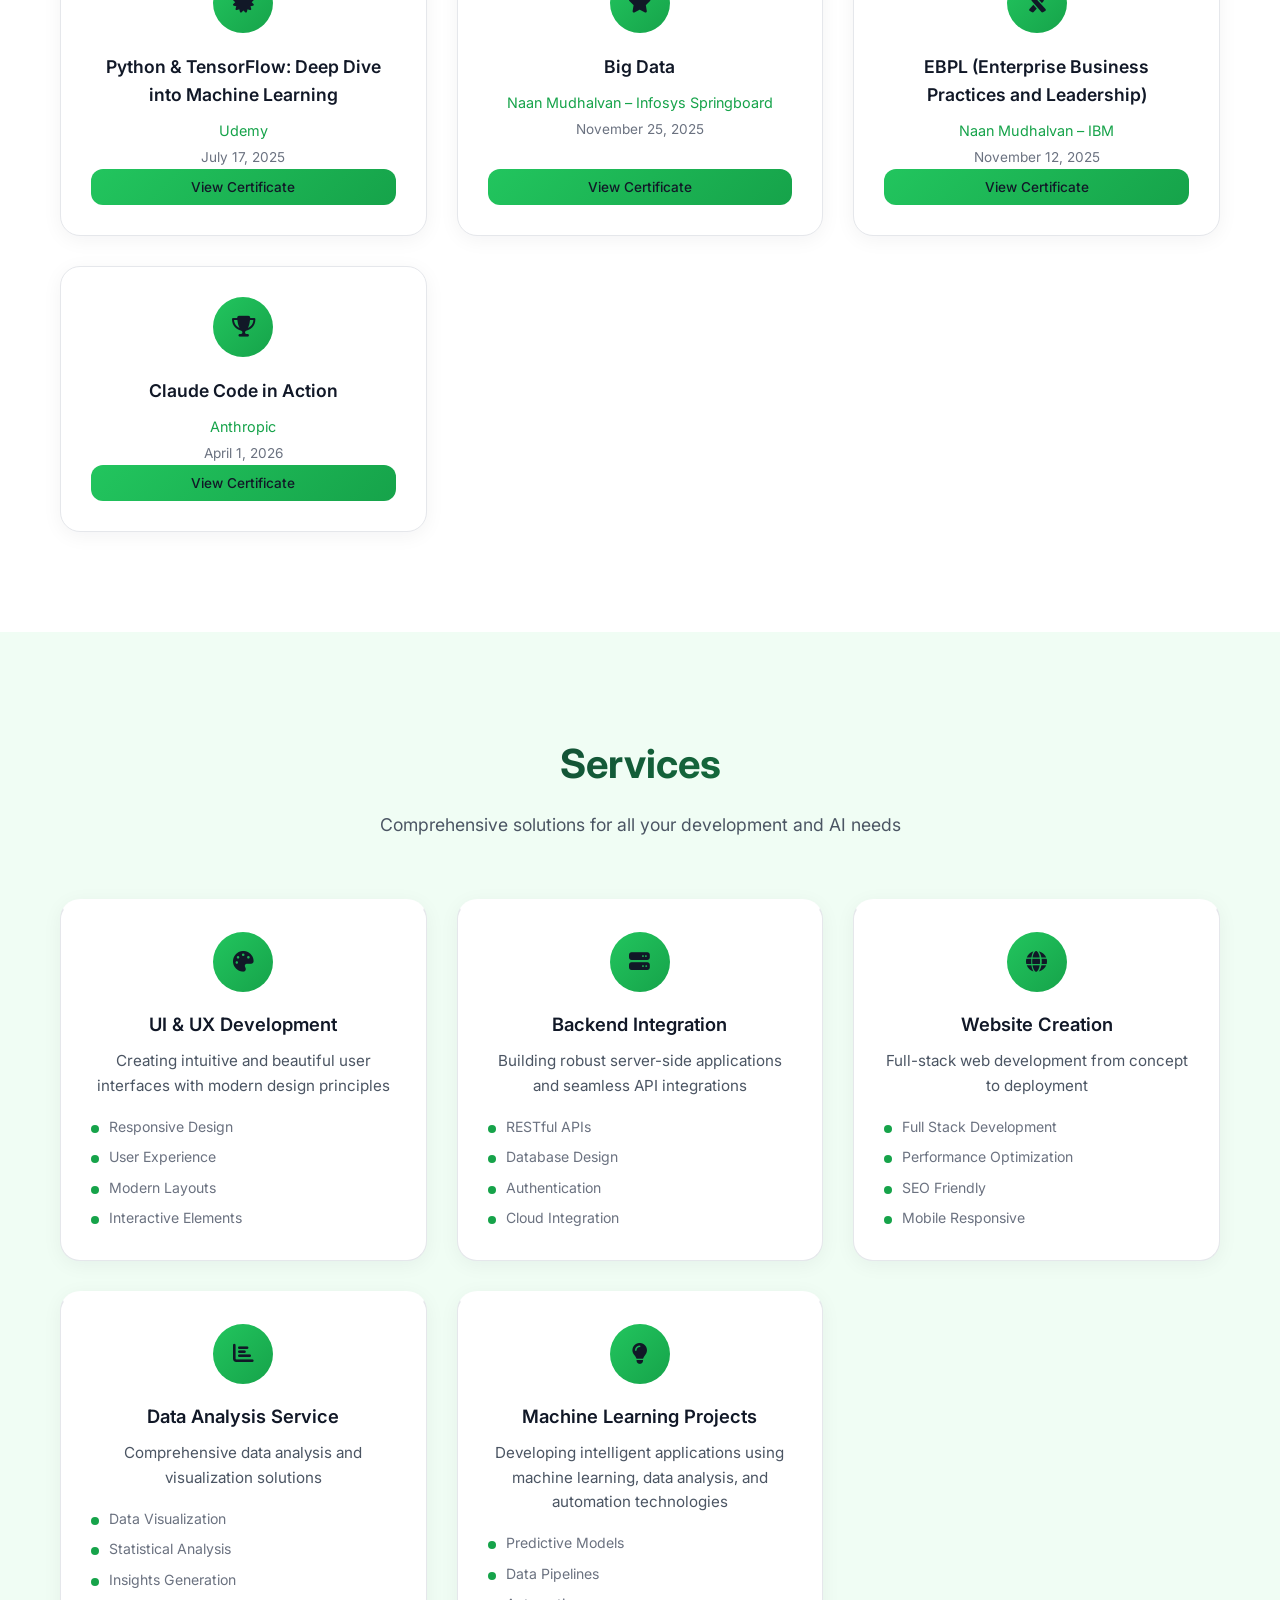
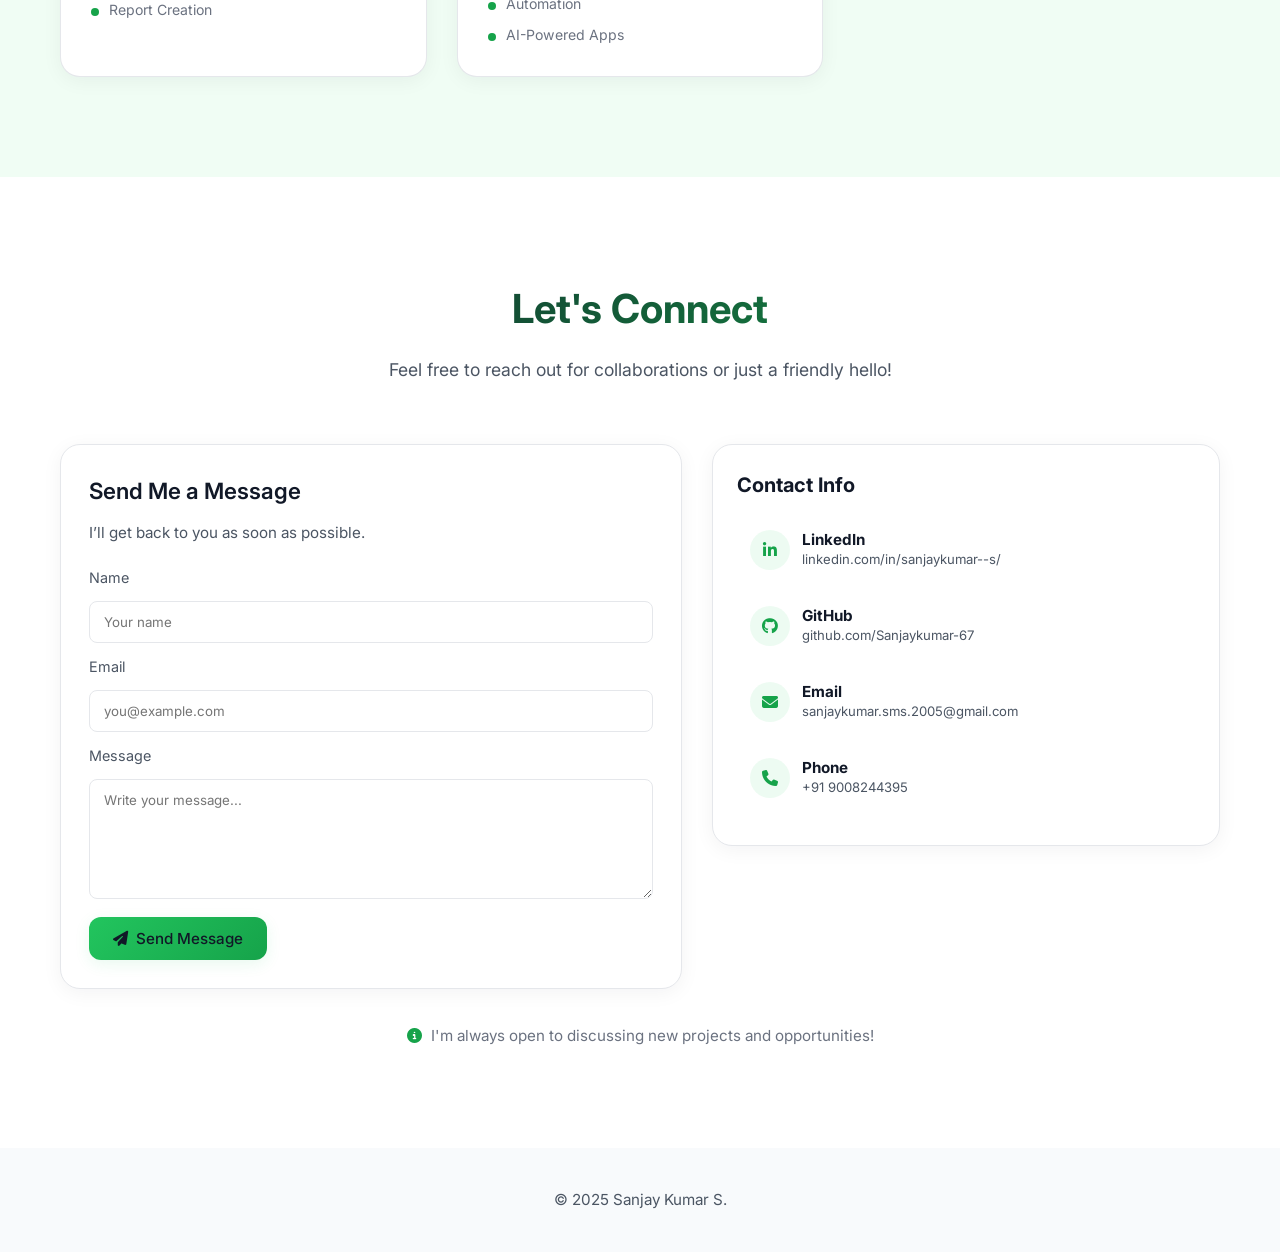
==== commit bd089ed1: "Add files via upload" ====
--- a/index.html
+++ b/index.html
@@ -1,616 +1,616 @@
-<!DOCTYPE html>
-<html lang="en">
-<head>
-    <meta charset="UTF-8">
-    <meta name="viewport" content="width=device-width, initial-scale=1.0">
-    <title>Sanjay Kumar S | AI & Full-Stack Developer</title>
-    
-    <!-- Google Fonts - Inter -->
-    <link rel="preconnect" href="https://fonts.googleapis.com">
-    <link rel="preconnect" href="https://fonts.gstatic.com" crossorigin>
-    <link href="https://fonts.googleapis.com/css2?family=Inter:wght@300;400;500;600;700;800&display=swap" rel="stylesheet">
-    
-    <!-- Font Awesome Icons -->
-    <link rel="stylesheet" href="https://cdnjs.cloudflare.com/ajax/libs/font-awesome/6.5.1/css/all.min.css">
-    
-    <!-- Custom CSS -->
-    <link rel="stylesheet" href="style.css">
-</head>
-<body>
-    <!-- ==================== NAVBAR ==================== -->
-    <nav class="navbar" id="navbar">
-        <div class="nav-container">
-            <!-- Logo -->
-            <a href="#" class="logo">
-                <span class="logo-circle">SK</span>
-            </a>
-            
-            <!-- Nav Links -->
-            <ul class="nav-links" id="nav-links">
-                <li><a href="#about" class="nav-link">About</a></li>
-                <li><a href="#projects" class="nav-link">Projects</a></li>
-                <li><a href="#skills" class="nav-link">Skills</a></li>
-                <li><a href="#certificates" class="nav-link">Certificates</a></li>
-                <li><a href="#services" class="nav-link">Services</a></li>
-                <li><a href="#contact" class="nav-link">Contact</a></li>
-            </ul>
-            
-            <!-- Hire Me Button -->
-            <a href="#contact" class="btn btn-outline hire-btn">
-                Hire Me <i class="fas fa-arrow-right"></i>
-            </a>
-            
-            <!-- Mobile Menu Toggle -->
-            <button class="mobile-menu-toggle" id="mobile-menu-toggle" aria-label="Toggle menu">
-                <i class="fas fa-bars"></i>
-            </button>
-        </div>
-    </nav>
-
-    <!-- ==================== HERO SECTION ==================== -->
-    <section class="hero" id="hero">
-        <div class="hero-container">
-            <!-- Left Content -->
-            <div class="hero-content">
-                <span class="hero-tag">HELLO, I'M</span>
-                <h1 class="hero-title">SANJAY KUMAR S</h1>
-                <p class="hero-subtitle">
-                    <span class="typewriter" id="typewriter"></span>
-                    <span class="cursor">|</span>
-                </p>
-                <p class="hero-description">
-                    Passionate about creating innovative solutions with artificial intelligence and modern web technologies
-                </p>
-                
-                <!-- Hero Buttons -->
-                <div class="hero-buttons">
-                    <a href="#contact" class="btn btn-primary">
-                        <i class="fas fa-envelope"></i> Hire Me
-                    </a>
-                    <a href="#projects" class="btn btn-secondary">
-                        <i class="fas fa-file-alt"></i> View Projects
-                    </a>
-                    <a href="resume.html" class="btn btn-secondary">
-                        <i class="fas fa-file-pdf"></i> View Resume
-                    </a>
-                </div>
-                
-                <!-- Social Icons -->
-                <div class="social-icons">
-                    <a href="https://www.linkedin.com/in/sanjaykumar--s/" target="_blank" class="social-icon" id="hero-linkedin" aria-label="LinkedIn">
-                        <i class="fab fa-linkedin-in"></i>
-                    </a>
-                    <a href="https://github.com/Sanjaykumar-67" target="_blank" class="social-icon" id="hero-github" aria-label="GitHub">
-                        <i class="fab fa-github"></i>
-                    </a>
-                </div>
-            </div>
-            
-            <!-- Right Content - Profile Image -->
-            <div class="hero-visual">
-                <div class="profile-wrapper">
-                    <div class="profile-glow"></div>
-                    <div class="profile-circle">
-                        <!-- ADD YOUR PROFILE PHOTO HERE - replace src with your image path -->
-                        <img src="profile.jpg" alt="Sanjay Kumar S" id="profile-photo" class="profile-photo">
-                    </div>
-                </div>
-            </div>
-        </div>
-        
-        <!-- Background Elements -->
-        <div class="hero-bg-gradient"></div>
-    </section>
-
-    <!-- ==================== ABOUT SECTION ==================== -->
-    <section class="section about" id="about">
-        <div class="container">
-            <div class="about-grid">
-                <!-- Left - About Text -->
-                <div class="about-content fade-in">
-                    <h2 class="section-title">About Me</h2>
-                    <p class="about-text">
-                        I'm a passionate AI & Full-Stack Developer with a strong foundation in modern technologies and a drive to create innovative solutions that make a difference. As a B.Tech IT student with hands-on experience in data science and full-stack development, I combine theoretical knowledge with practical skills to build robust applications and intelligent systems.
-                    </p>
-                </div>
-                
-                <!-- Right - Education Card -->
-                <div class="education-card glass-card fade-in">
-                    <div class="education-icon">
-                        <i class="fas fa-graduation-cap"></i>
-                    </div>
-                    <h3 class="education-degree">B.Tech in Information Technology</h3>
-                    <p class="education-college">Jeppiaar Engineering College</p>
-                    <p class="education-year">Expected Graduation: 2027</p>
-                </div>
-            </div>
-            
-            <!-- Experience Section -->
-            <div class="experience-section fade-in">
-                <h3 class="experience-heading">
-                    <i class="fas fa-briefcase"></i> Experience
-                </h3>
-                <div class="experience-card glass-card">
-                    <div class="experience-header">
-                        <div class="experience-info">
-                            <h4 class="experience-title">Data Science Intern</h4>
-                            <p class="experience-company">TECHENCLAVE | Virtual</p>
-                        </div>
-                        <span class="experience-date">June 2025 – July 2025</span>
-                    </div>
-                    <ul class="experience-list">
-                        <li>Collected, cleaned, and analyzed data to extract meaningful insights.</li>
-                        <li>Built and tested basic machine learning models using Python.</li>
-                        <li>Created clear visualizations and reports to support team projects.</li>
-                    </ul>
-                </div>
-            </div>
-        </div>
-    </section>
-
-    <!-- ==================== PROJECTS SECTION ==================== -->
-    <section class="section projects" id="projects">
-        <div class="container">
-            <div class="section-header fade-in">
-                <h2 class="section-title">My Projects</h2>
-                <p class="section-subtitle">Innovative solutions and applications I've built</p>
-            </div>
-            
-            <div class="projects-grid">
-                <!-- Project 1 - Rule Based Chatbot -->
-                <div class="project-card glass-card fade-in">
-                    <div class="project-icon">
-                        <i class="fas fa-robot"></i>
-                    </div>
-                    <h3 class="project-title">Rule Based Chatbot</h3>
-                    <p class="project-description">
-                        Developed a Python Tkinter chatbot with rule-based replies and SQLite storage. Features a chat history sidebar and CSV export for analysis.
-                    </p>
-                    <div class="project-tags">
-                        <span class="tag">Python</span>
-                        <span class="tag">Tkinter</span>
-                        <span class="tag">SQLite</span>
-                    </div>
-                    <a href="https://github.com/Sanjaykumar-67/RULE-BASED-CHATBOT" class="btn btn-project" target="_blank" rel="noopener noreferrer">
-                        GitHub Link <i class="fas fa-arrow-right"></i>
-                    </a>
-                </div>
-                
-                <!-- Project 2 - POS Analytics -->
-                <div class="project-card glass-card fade-in">
-                    <div class="project-icon">
-                        <i class="fas fa-chart-bar"></i>
-                    </div>
-                    <h3 class="project-title">Point-of-Sale (POS) Analytics</h3>
-                    <p class="project-description">
-                        Interactive analytics dashboard for point-of-sale data with comprehensive visualizations, trend analysis, and business insights.
-                    </p>
-                    <div class="project-tags">
-                        <span class="tag">Python</span>
-                        <span class="tag">Pandas</span>
-                        <span class="tag">Matplotlib</span>
-                        <span class="tag">Seaborn</span>
-                        <span class="tag">Tkinter</span>
-                    </div>
-                    <a href="https://github.com/Sanjaykumar-67/Point-of-Sale-POS_Analytics." class="btn btn-project" target="_blank" rel="noopener noreferrer">
-                        GitHub Link <i class="fas fa-arrow-right"></i>
-                    </a>
-                </div>
-                
-                <!-- Project 3 - Tic Tac Toe AI -->
-                <div class="project-card glass-card fade-in">
-                    <div class="project-icon">
-                        <i class="fas fa-gamepad"></i>
-                    </div>
-                    <h3 class="project-title">Tic Tac Toe AI</h3>
-                    <p class="project-description">
-                        A smart Tic Tac Toe game where a user competes against an unbeatable AI using the Minimax algorithm. Features clean OOP architecture.
-                    </p>
-                    <div class="project-tags">
-                        <span class="tag">Python</span>
-                        <span class="tag">Minimax Algorithm</span>
-                        <span class="tag">OOP</span>
-                        <span class="tag">CLI</span>
-                    </div>
-                    <a href="https://github.com/Sanjaykumar-67/TicTacAI-A-Minimax-Powered-Tic-Tac-Toe-Game" class="btn btn-project" target="_blank" rel="noopener noreferrer">
-                        GitHub Link <i class="fas fa-arrow-right"></i>
-                    </a>
-                </div>
-                
-                <!-- Project 4 - VisionCaption-AI -->
-                <div class="project-card glass-card fade-in">
-                    <div class="project-icon">
-                        <i class="fas fa-eye"></i>
-                    </div>
-                    <h3 class="project-title">VisionCaption-AI</h3>
-                    <p class="project-description">
-                        A Python desktop application using BLIP vision-language models to automatically generate human-like captions for images, with a Tkinter GUI.
-                    </p>
-                    <div class="project-tags">
-                        <span class="tag">Python</span>
-                        <span class="tag">PyTorch</span>
-                        <span class="tag">Transformers</span>
-                        <span class="tag">Pillow</span>
-                        <span class="tag">Tkinter</span>
-                    </div>
-                    <a href="https://github.com/Sanjaykumar-67/VisionCaption-AI" class="btn btn-project" target="_blank" rel="noopener noreferrer">
-                        GitHub Link <i class="fas fa-arrow-right"></i>
-                    </a>
-                </div>
-
-                <!-- Project 5 - REVOITZ 4.0 -->
-                <div class="project-card glass-card fade-in">
-                    <div class="project-icon">
-                        <i class="fas fa-globe"></i>
-                    </div>
-                    <h3 class="project-title">REVOITZ 4.0 – College Symposium Website</h3>
-                    <p class="project-description">
-                        Officially built for the Information Technology Department of Jeppiaar Engineering College, REVOITZ 4.0 is a fully responsive symposium website featuring event listings, registration flow, and a modern UI — deployed live for real-world use.
-                    </p>
-                    <div class="project-tags">
-                        <span class="tag">TypeScript</span>
-                        <span class="tag">CSS</span>
-                        <span class="tag">JavaScript</span>
-                        <span class="tag">HTML</span>
-                        <span class="tag">Netlify</span>
-                    </div>
-                    <div class="project-buttons">
-                        <a href="https://github.com/Sanjaykumar-67/REVOITZ_4.0_Website" class="btn btn-project" target="_blank" rel="noopener noreferrer">
-                            GitHub Link <i class="fas fa-arrow-right"></i>
-                        </a>
-                        <a href="https://revoitz-4.netlify.app/" class="btn btn-project-live" target="_blank" rel="noopener noreferrer">
-                            🌐 Live Website <i class="fas fa-arrow-right"></i>
-                        </a>
-                    </div>
-                </div>
-            </div>
-        </div>
-    </section>
-
-    <!-- ==================== SKILLS SECTION ==================== -->
-    <section class="section skills" id="skills">
-        <div class="container">
-            <div class="section-header fade-in">
-                <h2 class="section-title">Technologies & Skills</h2>
-                <p class="section-subtitle">The tools and technologies I work with</p>
-            </div>
-            
-            <div class="skills-grid">
-                <!-- Languages Card -->
-                <div class="skill-card glass-card fade-in">
-                    <div class="skill-icon">
-                        <i class="fas fa-code"></i>
-                    </div>
-                    <h3 class="skill-category">Languages</h3>
-                    <div class="skill-badges">
-                        <span class="skill-badge">
-                            <i class="fab fa-python"></i> Python
-                        </span>
-                        <span class="skill-badge">
-                            <i class="fab fa-java"></i> Java
-                        </span>
-                        <span class="skill-badge">
-                            <i class="fas fa-code"></i> C/C++
-                        </span>
-                        <span class="skill-badge">
-                            <i class="fas fa-database"></i> SQL
-                        </span>
-                    </div>
-                </div>
-                
-                <!-- Technologies & Tools Card -->
-                <div class="skill-card glass-card fade-in">
-                    <div class="skill-icon">
-                        <i class="fas fa-tools"></i>
-                    </div>
-                    <h3 class="skill-category">Technologies & Tools</h3>
-                    <div class="skill-badges">
-                        <span class="skill-badge">
-                            <i class="fas fa-leaf"></i> MongoDB
-                        </span>
-                        <span class="skill-badge">
-                            <i class="fas fa-database"></i> MySQL
-                        </span>
-                        <span class="skill-badge">
-                            <i class="fab fa-git-alt"></i> Git/GitHub
-                        </span>
-                        <span class="skill-badge">
-                            <i class="fas fa-code"></i> VS Code
-                        </span>
-                        <span class="skill-badge">
-                            <i class="fas fa-palette"></i> Canva
-                        </span>
-                        <span class="skill-badge">
-                            <i class="fab fa-linux"></i> Linux
-                        </span>
-                    </div>
-                </div>
-                
-                <!-- Soft Skills Card -->
-                <div class="skill-card glass-card fade-in">
-                    <div class="skill-icon">
-                        <i class="fas fa-users"></i>
-                    </div>
-                    <h3 class="skill-category">Soft Skills</h3>
-                    <div class="skill-badges soft-skills">
-                        <span class="skill-badge pill">Team Collaboration</span>
-                        <span class="skill-badge pill">Problem Solving</span>
-                        <span class="skill-badge pill">Time Management</span>
-                        <span class="skill-badge pill">Communication</span>
-                        <span class="skill-badge pill">Poster Making</span>
-                        <span class="skill-badge pill">Leadership</span>
-                    </div>
-                </div>
-            </div>
-        </div>
-    </section>
-
-    <!-- ==================== CERTIFICATES SECTION ==================== -->
-    <section class="section certificates" id="certificates">
-        <div class="container">
-            <div class="section-header fade-in">
-                <h2 class="section-title">Certificates & Achievements</h2>
-                <p class="section-subtitle">Recognition of my learning journey and accomplishments</p>
-            </div>
-            
-            <div class="certificates-grid">
-                <!-- Certificate 1 -->
-                <div class="certificate-card glass-card fade-in" id="cert-1">
-                    <div class="certificate-icon">
-                        <i class="fas fa-trophy"></i>
-                    </div>
-                    <h3 class="certificate-title">Complete Front-End Development Journey</h3>
-                    <p class="certificate-issuer">Infosys Springboard</p>
-                    <p class="certificate-date">June 26, 2025</p>
-                    <button class="btn btn-certificate cert-view-btn" data-img="Complete Front-End Development Journey certificate.jpeg">View Certificate</button>
-                </div>
-                
-                <!-- Certificate 2 -->
-                <div class="certificate-card glass-card fade-in" id="cert-2">
-                    <div class="certificate-icon">
-                        <i class="fas fa-medal"></i>
-                    </div>
-                    <h3 class="certificate-title">Introduction to MySQL</h3>
-                    <p class="certificate-issuer">Infosys Springboard</p>
-                    <p class="certificate-date">July 18, 2025</p>
-                    <button class="btn btn-certificate cert-view-btn" data-img="Introduction to MySQL certificate.jpeg">View Certificate</button>
-                </div>
-                
-                <!-- Certificate 3 -->
-                <div class="certificate-card glass-card fade-in" id="cert-3">
-                    <div class="certificate-icon">
-                        <i class="fas fa-award"></i>
-                    </div>
-                    <h3 class="certificate-title">Poster Making – Runner Up</h3>
-                    <p class="certificate-issuer">Jeppiaar Engineering College – FuturaX 2025</p>
-                    <p class="certificate-date">October 8, 2025</p>
-                    <button class="btn btn-certificate cert-view-btn" data-img="poster making runner up certificate.jpeg">View Certificate</button>
-                </div>
-                
-                <!-- Certificate 4 -->
-                <div class="certificate-card glass-card fade-in" id="cert-4">
-                    <div class="certificate-icon">
-                        <i class="fas fa-certificate"></i>
-                    </div>
-                    <h3 class="certificate-title">Python &amp; TensorFlow: Deep Dive into Machine Learning</h3>
-                    <p class="certificate-issuer">Udemy</p>
-                    <p class="certificate-date">July 17, 2025</p>
-                    <button class="btn btn-certificate cert-view-btn" data-img="Python &amp; TensorFlow certificate.jpeg">View Certificate</button>
-                </div>
-                
-                <!-- Certificate 5 -->
-                <div class="certificate-card glass-card fade-in" id="cert-5">
-                    <div class="certificate-icon">
-                        <i class="fas fa-star"></i>
-                    </div>
-                    <h3 class="certificate-title">Big Data</h3>
-                    <p class="certificate-issuer">Naan Mudhalvan – Infosys Springboard</p>
-                    <p class="certificate-date">November 25, 2025</p>
-                    <button class="btn btn-certificate cert-view-btn" data-img="BIG data certificate .jpg">View Certificate</button>
-                </div>
-                
-                <!-- Certificate 6 -->
-                <div class="certificate-card glass-card fade-in" id="cert-6">
-                    <div class="certificate-icon">
-                        <i class="fas fa-ribbon"></i>
-                    </div>
-                    <h3 class="certificate-title">EBPL (Enterprise Business Practices and Leadership)</h3>
-                    <p class="certificate-issuer">Naan Mudhalvan – IBM</p>
-                    <p class="certificate-date">November 12, 2025</p>
-                    <button class="btn btn-certificate cert-view-btn" data-img="EBPL cerrtificate .jpg">View Certificate</button>
-                </div>
-
-                <!-- Certificate 7 -->
-                <div class="certificate-card glass-card fade-in" id="cert-7">
-                    <div class="certificate-icon">
-                        <i class="fas fa-trophy"></i>
-                    </div>
-                    <h3 class="certificate-title">Claude Code in Action</h3>
-                    <p class="certificate-issuer">Anthropic</p>
-                    <p class="certificate-date">April 1, 2026</p>
-                    <button class="btn btn-certificate cert-view-btn" data-img="Claude Code in Action - by ANTHROPIC .jpg">View Certificate</button>
-                </div>
-            </div>
-        </div>
-    </section>
-
-    <!-- ==================== SERVICES SECTION ==================== -->
-    <section class="section services" id="services">
-        <div class="container">
-            <div class="section-header fade-in">
-                <h2 class="section-title">Services</h2>
-                <p class="section-subtitle">Comprehensive solutions for all your development and AI needs</p>
-            </div>
-
-            <div class="services-grid">
-                <div class="service-card glass-card fade-in">
-                    <div class="service-icon">
-                        <i class="fas fa-palette"></i>
-                    </div>
-                    <h3 class="service-title">UI &amp; UX Development</h3>
-                    <p class="service-description">Creating intuitive and beautiful user interfaces with modern design principles</p>
-                    <ul class="service-features">
-                        <li>Responsive Design</li>
-                        <li>User Experience</li>
-                        <li>Modern Layouts</li>
-                        <li>Interactive Elements</li>
-                    </ul>
-                </div>
-
-                <div class="service-card glass-card fade-in">
-                    <div class="service-icon">
-                        <i class="fas fa-server"></i>
-                    </div>
-                    <h3 class="service-title">Backend Integration</h3>
-                    <p class="service-description">Building robust server-side applications and seamless API integrations</p>
-                    <ul class="service-features">
-                        <li>RESTful APIs</li>
-                        <li>Database Design</li>
-                        <li>Authentication</li>
-                        <li>Cloud Integration</li>
-                    </ul>
-                </div>
-
-                <div class="service-card glass-card fade-in">
-                    <div class="service-icon">
-                        <i class="fas fa-globe"></i>
-                    </div>
-                    <h3 class="service-title">Website Creation</h3>
-                    <p class="service-description">Full-stack web development from concept to deployment</p>
-                    <ul class="service-features">
-                        <li>Full Stack Development</li>
-                        <li>Performance Optimization</li>
-                        <li>SEO Friendly</li>
-                        <li>Mobile Responsive</li>
-                    </ul>
-                </div>
-
-                <div class="service-card glass-card fade-in">
-                    <div class="service-icon">
-                        <i class="fas fa-chart-bar"></i>
-                    </div>
-                    <h3 class="service-title">Data Analysis Service</h3>
-                    <p class="service-description">Comprehensive data analysis and visualization solutions</p>
-                    <ul class="service-features">
-                        <li>Data Visualization</li>
-                        <li>Statistical Analysis</li>
-                        <li>Insights Generation</li>
-                        <li>Report Creation</li>
-                    </ul>
-                </div>
-
-                <div class="service-card glass-card fade-in">
-                    <div class="service-icon">
-                        <i class="fas fa-lightbulb"></i>
-                    </div>
-                    <h3 class="service-title">Machine Learning Projects</h3>
-                    <p class="service-description">Developing intelligent applications using machine learning, data analysis, and automation technologies</p>
-                    <ul class="service-features">
-                        <li>Predictive Models</li>
-                        <li>Data Pipelines</li>
-                        <li>Automation</li>
-                        <li>AI-Powered Apps</li>
-                    </ul>
-                </div>
-            </div>
-        </div>
-    </section>
-
-    <!-- ==================== CONTACT SECTION ==================== -->
-    <section class="section contact" id="contact">
-        <div class="container">
-            <div class="section-header fade-in">
-                <h2 class="section-title">Let's Connect</h2>
-                <p class="section-subtitle">Feel free to reach out for collaborations or just a friendly hello!</p>
-            </div>
-            
-            <div class="contact-layout fade-in">
-                <!-- Contact Form (Left) -->
-                <form class="contact-form glass-card" action="https://formspree.io/f/mreoqqbr" method="POST">
-                    <h3 class="contact-form-title">Send Me a Message</h3>
-                    <p class="contact-form-subtitle">I’ll get back to you as soon as possible.</p>
-
-                    <!-- ADD FORM TOKEN/EXTRA KEYS HERE IF NEEDED -->
-                    <input type="hidden" name="_subject" value="New Portfolio Contact Message">
-
-                    <label for="contact-name">Name</label>
-                    <input type="text" id="contact-name" name="name" placeholder="Your name" required>
-
-                    <label for="contact-email">Email</label>
-                    <input type="email" id="contact-email" name="email" placeholder="you@example.com" required>
-
-                    <label for="contact-message">Message</label>
-                    <textarea id="contact-message" name="message" rows="5" placeholder="Write your message..." required></textarea>
-
-                    <button type="submit" class="btn btn-primary">
-                        <i class="fas fa-paper-plane"></i> Send Message
-                    </button>
-                </form>
-
-                <!-- Contact Details (Right) -->
-                <aside class="contact-details glass-card" aria-label="Contact links">
-                    <h3 class="contact-details-title">Contact Info</h3>
-
-                    <a href="https://www.linkedin.com/in/sanjaykumar--s/" target="_blank" class="contact-detail-item" id="linkedin-link" aria-label="LinkedIn">
-                        <span class="contact-detail-icon"><i class="fab fa-linkedin-in"></i></span>
-                        <span class="contact-detail-text">
-                            <strong>LinkedIn</strong>
-                            <small>linkedin.com/in/sanjaykumar--s/</small>
-                        </span>
-                    </a>
-
-                    <a href="https://github.com/Sanjaykumar-67" target="_blank" class="contact-detail-item" id="github-link" aria-label="GitHub">
-                        <span class="contact-detail-icon"><i class="fab fa-github"></i></span>
-                        <span class="contact-detail-text">
-                            <strong>GitHub</strong>
-                            <small>github.com/Sanjaykumar-67</small>
-                        </span>
-                    </a>
-
-                    <a href="mailto:sanjaykumar.sms.2005@gmail.com" class="contact-detail-item" id="email-link" aria-label="Email">
-                        <span class="contact-detail-icon"><i class="fas fa-envelope"></i></span>
-                        <span class="contact-detail-text">
-                            <strong>Email</strong>
-                            <small>sanjaykumar.sms.2005@gmail.com</small>
-                        </span>
-                    </a>
-
-                    <a href="tel:+919008244395" class="contact-detail-item" id="phone-link" aria-label="Phone">
-                        <span class="contact-detail-icon"><i class="fas fa-phone"></i></span>
-                        <span class="contact-detail-text">
-                            <strong>Phone</strong>
-                            <small>+91 9008244395</small>
-                        </span>
-                    </a>
-                </aside>
-            </div>
-            
-            <p class="contact-note fade-in">
-                <i class="fas fa-info-circle"></i> 
-                I'm always open to discussing new projects and opportunities!
-            </p>
-        </div>
-    </section>
-
-    <!-- ==================== FOOTER ==================== -->
-    <footer class="footer">
-        <div class="container">
-            <p class="footer-text">© 2025 Sanjay Kumar S.</p>
-            
-            <!-- Back to Top Button -->
-            <a href="#" class="back-to-top" id="back-to-top" aria-label="Back to top">
-                <i class="fas fa-arrow-up"></i>
-            </a>
-        </div>
-    </footer>
-
-    <!-- Certificate Lightbox Modal -->
-    <div class="certificate-lightbox" id="certificate-lightbox" aria-hidden="true">
-        <button class="lightbox-close" id="lightbox-close" aria-label="Close certificate preview">✕</button>
-        <img id="lightbox-image" class="lightbox-image" src="" alt="Certificate preview">
-    </div>
-
-    <!-- JavaScript -->
-    <script src="script.js"></script>
-</body>
-</html>
+<!DOCTYPE html>
+<html lang="en">
+<head>
+    <meta charset="UTF-8">
+    <meta name="viewport" content="width=device-width, initial-scale=1.0">
+    <title>Sanjay Kumar S | AI & Full-Stack Developer</title>
+    
+    <!-- Google Fonts - Inter -->
+    <link rel="preconnect" href="https://fonts.googleapis.com">
+    <link rel="preconnect" href="https://fonts.gstatic.com" crossorigin>
+    <link href="https://fonts.googleapis.com/css2?family=Inter:wght@300;400;500;600;700;800&display=swap" rel="stylesheet">
+    
+    <!-- Font Awesome Icons -->
+    <link rel="stylesheet" href="https://cdnjs.cloudflare.com/ajax/libs/font-awesome/6.5.1/css/all.min.css">
+    
+    <!-- Custom CSS -->
+    <link rel="stylesheet" href="style.css">
+</head>
+<body>
+    <!-- ==================== NAVBAR ==================== -->
+    <nav class="navbar" id="navbar">
+        <div class="nav-container">
+            <!-- Logo -->
+            <a href="#" class="logo">
+                <span class="logo-circle">SK</span>
+            </a>
+            
+            <!-- Nav Links -->
+            <ul class="nav-links" id="nav-links">
+                <li><a href="#about" class="nav-link">About</a></li>
+                <li><a href="#projects" class="nav-link">Projects</a></li>
+                <li><a href="#skills" class="nav-link">Skills</a></li>
+                <li><a href="#certificates" class="nav-link">Certificates</a></li>
+                <li><a href="#services" class="nav-link">Services</a></li>
+                <li><a href="#contact" class="nav-link">Contact</a></li>
+            </ul>
+            
+            <!-- Hire Me Button -->
+            <a href="#contact" class="btn btn-outline hire-btn">
+                Hire Me <i class="fas fa-arrow-right"></i>
+            </a>
+            
+            <!-- Mobile Menu Toggle -->
+            <button class="mobile-menu-toggle" id="mobile-menu-toggle" aria-label="Toggle menu">
+                <i class="fas fa-bars"></i>
+            </button>
+        </div>
+    </nav>
+
+    <!-- ==================== HERO SECTION ==================== -->
+    <section class="hero" id="hero">
+        <div class="hero-container">
+            <!-- Left Content -->
+            <div class="hero-content">
+                <span class="hero-tag">HELLO, I'M</span>
+                <h1 class="hero-title">SANJAY KUMAR S</h1>
+                <p class="hero-subtitle">
+                    <span class="typewriter" id="typewriter"></span>
+                    <span class="cursor">|</span>
+                </p>
+                <p class="hero-description">
+                    Passionate about creating innovative solutions with artificial intelligence and modern web technologies
+                </p>
+                
+                <!-- Hero Buttons -->
+                <div class="hero-buttons">
+                    <a href="#contact" class="btn btn-primary">
+                        <i class="fas fa-envelope"></i> Hire Me
+                    </a>
+                    <a href="#projects" class="btn btn-secondary">
+                        <i class="fas fa-file-alt"></i> View Projects
+                    </a>
+                    <a href="resume.html" class="btn btn-secondary">
+                        <i class="fas fa-file-pdf"></i> View Resume
+                    </a>
+                </div>
+                
+                <!-- Social Icons -->
+                <div class="social-icons">
+                    <a href="https://www.linkedin.com/in/sanjaykumar--s/" target="_blank" class="social-icon" id="hero-linkedin" aria-label="LinkedIn">
+                        <i class="fab fa-linkedin-in"></i>
+                    </a>
+                    <a href="https://github.com/Sanjaykumar-67" target="_blank" class="social-icon" id="hero-github" aria-label="GitHub">
+                        <i class="fab fa-github"></i>
+                    </a>
+                </div>
+            </div>
+            
+            <!-- Right Content - Profile Image -->
+            <div class="hero-visual">
+                <div class="profile-wrapper">
+                    <div class="profile-glow"></div>
+                    <div class="profile-circle">
+                        <!-- ADD YOUR PROFILE PHOTO HERE - replace src with your image path -->
+                        <img src="profile.jpg" alt="Sanjay Kumar S" id="profile-photo" class="profile-photo">
+                    </div>
+                </div>
+            </div>
+        </div>
+        
+        <!-- Background Elements -->
+        <div class="hero-bg-gradient"></div>
+    </section>
+
+    <!-- ==================== ABOUT SECTION ==================== -->
+    <section class="section about" id="about">
+        <div class="container">
+            <div class="about-grid">
+                <!-- Left - About Text -->
+                <div class="about-content fade-in">
+                    <h2 class="section-title">About Me</h2>
+                    <p class="about-text">
+                        I'm a passionate AI & Full-Stack Developer with a strong foundation in modern technologies and a drive to create innovative solutions that make a difference. As a B.Tech IT student with hands-on experience in data science and full-stack development, I combine theoretical knowledge with practical skills to build robust applications and intelligent systems.
+                    </p>
+                </div>
+                
+                <!-- Right - Education Card -->
+                <div class="education-card glass-card fade-in">
+                    <div class="education-icon">
+                        <i class="fas fa-graduation-cap"></i>
+                    </div>
+                    <h3 class="education-degree">B.Tech in Information Technology</h3>
+                    <p class="education-college">Jeppiaar Engineering College</p>
+                    <p class="education-year">Expected Graduation: 2027</p>
+                </div>
+            </div>
+            
+            <!-- Experience Section -->
+            <div class="experience-section fade-in">
+                <h3 class="experience-heading">
+                    <i class="fas fa-briefcase"></i> Experience
+                </h3>
+                <div class="experience-card glass-card">
+                    <div class="experience-header">
+                        <div class="experience-info">
+                            <h4 class="experience-title">Data Science Intern</h4>
+                            <p class="experience-company">TECHENCLAVE | Virtual</p>
+                        </div>
+                        <span class="experience-date">June 2025 – July 2025</span>
+                    </div>
+                    <ul class="experience-list">
+                        <li>Collected, cleaned, and analyzed data to extract meaningful insights.</li>
+                        <li>Built and tested basic machine learning models using Python.</li>
+                        <li>Created clear visualizations and reports to support team projects.</li>
+                    </ul>
+                </div>
+            </div>
+        </div>
+    </section>
+
+    <!-- ==================== PROJECTS SECTION ==================== -->
+    <section class="section projects" id="projects">
+        <div class="container">
+            <div class="section-header fade-in">
+                <h2 class="section-title">My Projects</h2>
+                <p class="section-subtitle">Innovative solutions and applications I've built</p>
+            </div>
+            
+            <div class="projects-grid">
+                <!-- Project 1 - Rule Based Chatbot -->
+                <div class="project-card glass-card fade-in">
+                    <div class="project-icon">
+                        <i class="fas fa-robot"></i>
+                    </div>
+                    <h3 class="project-title">Rule Based Chatbot</h3>
+                    <p class="project-description">
+                        Developed a Python Tkinter chatbot with rule-based replies and SQLite storage. Features a chat history sidebar and CSV export for analysis.
+                    </p>
+                    <div class="project-tags">
+                        <span class="tag">Python</span>
+                        <span class="tag">Tkinter</span>
+                        <span class="tag">SQLite</span>
+                    </div>
+                    <a href="https://github.com/Sanjaykumar-67/RULE-BASED-CHATBOT" class="btn btn-project" target="_blank" rel="noopener noreferrer">
+                        GitHub Link <i class="fas fa-arrow-right"></i>
+                    </a>
+                </div>
+                
+                <!-- Project 2 - POS Analytics -->
+                <div class="project-card glass-card fade-in">
+                    <div class="project-icon">
+                        <i class="fas fa-chart-bar"></i>
+                    </div>
+                    <h3 class="project-title">Point-of-Sale (POS) Analytics</h3>
+                    <p class="project-description">
+                        Interactive analytics dashboard for point-of-sale data with comprehensive visualizations, trend analysis, and business insights.
+                    </p>
+                    <div class="project-tags">
+                        <span class="tag">Python</span>
+                        <span class="tag">Pandas</span>
+                        <span class="tag">Matplotlib</span>
+                        <span class="tag">Seaborn</span>
+                        <span class="tag">Tkinter</span>
+                    </div>
+                    <a href="https://github.com/Sanjaykumar-67/Point-of-Sale-POS_Analytics." class="btn btn-project" target="_blank" rel="noopener noreferrer">
+                        GitHub Link <i class="fas fa-arrow-right"></i>
+                    </a>
+                </div>
+                
+                <!-- Project 3 - Tic Tac Toe AI -->
+                <div class="project-card glass-card fade-in">
+                    <div class="project-icon">
+                        <i class="fas fa-gamepad"></i>
+                    </div>
+                    <h3 class="project-title">Tic Tac Toe AI</h3>
+                    <p class="project-description">
+                        A smart Tic Tac Toe game where a user competes against an unbeatable AI using the Minimax algorithm. Features clean OOP architecture.
+                    </p>
+                    <div class="project-tags">
+                        <span class="tag">Python</span>
+                        <span class="tag">Minimax Algorithm</span>
+                        <span class="tag">OOP</span>
+                        <span class="tag">CLI</span>
+                    </div>
+                    <a href="https://github.com/Sanjaykumar-67/TicTacAI-A-Minimax-Powered-Tic-Tac-Toe-Game" class="btn btn-project" target="_blank" rel="noopener noreferrer">
+                        GitHub Link <i class="fas fa-arrow-right"></i>
+                    </a>
+                </div>
+                
+                <!-- Project 4 - VisionCaption-AI -->
+                <div class="project-card glass-card fade-in">
+                    <div class="project-icon">
+                        <i class="fas fa-eye"></i>
+                    </div>
+                    <h3 class="project-title">VisionCaption-AI</h3>
+                    <p class="project-description">
+                        A Python desktop application using BLIP vision-language models to automatically generate human-like captions for images, with a Tkinter GUI.
+                    </p>
+                    <div class="project-tags">
+                        <span class="tag">Python</span>
+                        <span class="tag">PyTorch</span>
+                        <span class="tag">Transformers</span>
+                        <span class="tag">Pillow</span>
+                        <span class="tag">Tkinter</span>
+                    </div>
+                    <a href="https://github.com/Sanjaykumar-67/VisionCaption-AI" class="btn btn-project" target="_blank" rel="noopener noreferrer">
+                        GitHub Link <i class="fas fa-arrow-right"></i>
+                    </a>
+                </div>
+
+                <!-- Project 5 - REVOITZ 4.0 -->
+                <div class="project-card glass-card fade-in">
+                    <div class="project-icon">
+                        <i class="fas fa-globe"></i>
+                    </div>
+                    <h3 class="project-title">REVOITZ 4.0 – College Symposium Website</h3>
+                    <p class="project-description">
+                        Officially built for the Information Technology Department of Jeppiaar Engineering College, REVOITZ 4.0 is a fully responsive symposium website featuring event listings, registration flow, and a modern UI — deployed live for real-world use.
+                    </p>
+                    <div class="project-tags">
+                        <span class="tag">TypeScript</span>
+                        <span class="tag">CSS</span>
+                        <span class="tag">JavaScript</span>
+                        <span class="tag">HTML</span>
+                        <span class="tag">Netlify</span>
+                    </div>
+                    <div class="project-buttons">
+                        <a href="https://github.com/Sanjaykumar-67/REVOITZ_4.0_Website" class="btn btn-project" target="_blank" rel="noopener noreferrer">
+                            GitHub Link <i class="fas fa-arrow-right"></i>
+                        </a>
+                        <a href="https://revoitz-4.netlify.app/" class="btn btn-project-live" target="_blank" rel="noopener noreferrer">
+                            🌐 Live Website <i class="fas fa-arrow-right"></i>
+                        </a>
+                    </div>
+                </div>
+            </div>
+        </div>
+    </section>
+
+    <!-- ==================== SKILLS SECTION ==================== -->
+    <section class="section skills" id="skills">
+        <div class="container">
+            <div class="section-header fade-in">
+                <h2 class="section-title">Technologies & Skills</h2>
+                <p class="section-subtitle">The tools and technologies I work with</p>
+            </div>
+            
+            <div class="skills-grid">
+                <!-- Languages Card -->
+                <div class="skill-card glass-card fade-in">
+                    <div class="skill-icon">
+                        <i class="fas fa-code"></i>
+                    </div>
+                    <h3 class="skill-category">Languages</h3>
+                    <div class="skill-badges">
+                        <span class="skill-badge">
+                            <i class="fab fa-python"></i> Python
+                        </span>
+                        <span class="skill-badge">
+                            <i class="fab fa-java"></i> Java
+                        </span>
+                        <span class="skill-badge">
+                            <i class="fas fa-code"></i> C/C++
+                        </span>
+                        <span class="skill-badge">
+                            <i class="fas fa-database"></i> SQL
+                        </span>
+                    </div>
+                </div>
+                
+                <!-- Technologies & Tools Card -->
+                <div class="skill-card glass-card fade-in">
+                    <div class="skill-icon">
+                        <i class="fas fa-tools"></i>
+                    </div>
+                    <h3 class="skill-category">Technologies & Tools</h3>
+                    <div class="skill-badges">
+                        <span class="skill-badge">
+                            <i class="fas fa-leaf"></i> MongoDB
+                        </span>
+                        <span class="skill-badge">
+                            <i class="fas fa-database"></i> MySQL
+                        </span>
+                        <span class="skill-badge">
+                            <i class="fab fa-git-alt"></i> Git/GitHub
+                        </span>
+                        <span class="skill-badge">
+                            <i class="fas fa-code"></i> VS Code
+                        </span>
+                        <span class="skill-badge">
+                            <i class="fas fa-palette"></i> Canva
+                        </span>
+                        <span class="skill-badge">
+                            <i class="fab fa-linux"></i> Linux
+                        </span>
+                    </div>
+                </div>
+                
+                <!-- Soft Skills Card -->
+                <div class="skill-card glass-card fade-in">
+                    <div class="skill-icon">
+                        <i class="fas fa-users"></i>
+                    </div>
+                    <h3 class="skill-category">Soft Skills</h3>
+                    <div class="skill-badges soft-skills">
+                        <span class="skill-badge pill">Team Collaboration</span>
+                        <span class="skill-badge pill">Problem Solving</span>
+                        <span class="skill-badge pill">Time Management</span>
+                        <span class="skill-badge pill">Communication</span>
+                        <span class="skill-badge pill">Poster Making</span>
+                        <span class="skill-badge pill">Leadership</span>
+                    </div>
+                </div>
+            </div>
+        </div>
+    </section>
+
+    <!-- ==================== CERTIFICATES SECTION ==================== -->
+    <section class="section certificates" id="certificates">
+        <div class="container">
+            <div class="section-header fade-in">
+                <h2 class="section-title">Certificates & Achievements</h2>
+                <p class="section-subtitle">Recognition of my learning journey and accomplishments</p>
+            </div>
+            
+            <div class="certificates-grid">
+                <!-- Certificate 1 -->
+                <div class="certificate-card glass-card fade-in" id="cert-1">
+                    <div class="certificate-icon">
+                        <i class="fas fa-trophy"></i>
+                    </div>
+                    <h3 class="certificate-title">Complete Front-End Development Journey</h3>
+                    <p class="certificate-issuer">Infosys Springboard</p>
+                    <p class="certificate-date">June 26, 2025</p>
+                    <button class="btn btn-certificate cert-view-btn" data-img="Complete Front-End Development Journey certificate.jpeg">View Certificate</button>
+                </div>
+                
+                <!-- Certificate 2 -->
+                <div class="certificate-card glass-card fade-in" id="cert-2">
+                    <div class="certificate-icon">
+                        <i class="fas fa-medal"></i>
+                    </div>
+                    <h3 class="certificate-title">Introduction to MySQL</h3>
+                    <p class="certificate-issuer">Infosys Springboard</p>
+                    <p class="certificate-date">July 18, 2025</p>
+                    <button class="btn btn-certificate cert-view-btn" data-img="Introduction to MySQL certificate.jpeg">View Certificate</button>
+                </div>
+                
+                <!-- Certificate 3 -->
+                <div class="certificate-card glass-card fade-in" id="cert-3">
+                    <div class="certificate-icon">
+                        <i class="fas fa-award"></i>
+                    </div>
+                    <h3 class="certificate-title">Poster Making – Runner Up</h3>
+                    <p class="certificate-issuer">Jeppiaar Engineering College – FuturaX 2025</p>
+                    <p class="certificate-date">October 8, 2025</p>
+                    <button class="btn btn-certificate cert-view-btn" data-img="poster making runner up certificate.jpeg">View Certificate</button>
+                </div>
+                
+                <!-- Certificate 4 -->
+                <div class="certificate-card glass-card fade-in" id="cert-4">
+                    <div class="certificate-icon">
+                        <i class="fas fa-certificate"></i>
+                    </div>
+                    <h3 class="certificate-title">Python &amp; TensorFlow: Deep Dive into Machine Learning</h3>
+                    <p class="certificate-issuer">Udemy</p>
+                    <p class="certificate-date">July 17, 2025</p>
+                    <button class="btn btn-certificate cert-view-btn" data-img="Python &amp; TensorFlow certificate.jpeg">View Certificate</button>
+                </div>
+                
+                <!-- Certificate 5 -->
+                <div class="certificate-card glass-card fade-in" id="cert-5">
+                    <div class="certificate-icon">
+                        <i class="fas fa-star"></i>
+                    </div>
+                    <h3 class="certificate-title">Big Data</h3>
+                    <p class="certificate-issuer">Naan Mudhalvan – Infosys Springboard</p>
+                    <p class="certificate-date">November 25, 2025</p>
+                    <button class="btn btn-certificate cert-view-btn" data-img="BIG data certificate .jpg">View Certificate</button>
+                </div>
+                
+                <!-- Certificate 6 -->
+                <div class="certificate-card glass-card fade-in" id="cert-6">
+                    <div class="certificate-icon">
+                        <i class="fas fa-ribbon"></i>
+                    </div>
+                    <h3 class="certificate-title">EBPL (Enterprise Business Practices and Leadership)</h3>
+                    <p class="certificate-issuer">Naan Mudhalvan – IBM</p>
+                    <p class="certificate-date">November 12, 2025</p>
+                    <button class="btn btn-certificate cert-view-btn" data-img="EBPL cerrtificate .jpg">View Certificate</button>
+                </div>
+
+                <!-- Certificate 7 -->
+                <div class="certificate-card glass-card fade-in" id="cert-7">
+                    <div class="certificate-icon">
+                        <i class="fas fa-trophy"></i>
+                    </div>
+                    <h3 class="certificate-title">Claude Code in Action</h3>
+                    <p class="certificate-issuer">Anthropic</p>
+                    <p class="certificate-date">April 1, 2026</p>
+                    <button class="btn btn-certificate cert-view-btn" data-img="Claude Code in Action - by ANTHROPIC .jpg">View Certificate</button>
+                </div>
+            </div>
+        </div>
+    </section>
+
+    <!-- ==================== SERVICES SECTION ==================== -->
+    <section class="section services" id="services">
+        <div class="container">
+            <div class="section-header fade-in">
+                <h2 class="section-title">Services</h2>
+                <p class="section-subtitle">Comprehensive solutions for all your development and AI needs</p>
+            </div>
+
+            <div class="services-grid">
+                <div class="service-card glass-card fade-in">
+                    <div class="service-icon">
+                        <i class="fas fa-palette"></i>
+                    </div>
+                    <h3 class="service-title">UI &amp; UX Development</h3>
+                    <p class="service-description">Creating intuitive and beautiful user interfaces with modern design principles</p>
+                    <ul class="service-features">
+                        <li>Responsive Design</li>
+                        <li>User Experience</li>
+                        <li>Modern Layouts</li>
+                        <li>Interactive Elements</li>
+                    </ul>
+                </div>
+
+                <div class="service-card glass-card fade-in">
+                    <div class="service-icon">
+                        <i class="fas fa-server"></i>
+                    </div>
+                    <h3 class="service-title">Backend Integration</h3>
+                    <p class="service-description">Building robust server-side applications and seamless API integrations</p>
+                    <ul class="service-features">
+                        <li>RESTful APIs</li>
+                        <li>Database Design</li>
+                        <li>Authentication</li>
+                        <li>Cloud Integration</li>
+                    </ul>
+                </div>
+
+                <div class="service-card glass-card fade-in">
+                    <div class="service-icon">
+                        <i class="fas fa-globe"></i>
+                    </div>
+                    <h3 class="service-title">Website Creation</h3>
+                    <p class="service-description">Full-stack web development from concept to deployment</p>
+                    <ul class="service-features">
+                        <li>Full Stack Development</li>
+                        <li>Performance Optimization</li>
+                        <li>SEO Friendly</li>
+                        <li>Mobile Responsive</li>
+                    </ul>
+                </div>
+
+                <div class="service-card glass-card fade-in">
+                    <div class="service-icon">
+                        <i class="fas fa-chart-bar"></i>
+                    </div>
+                    <h3 class="service-title">Data Analysis Service</h3>
+                    <p class="service-description">Comprehensive data analysis and visualization solutions</p>
+                    <ul class="service-features">
+                        <li>Data Visualization</li>
+                        <li>Statistical Analysis</li>
+                        <li>Insights Generation</li>
+                        <li>Report Creation</li>
+                    </ul>
+                </div>
+
+                <div class="service-card glass-card fade-in">
+                    <div class="service-icon">
+                        <i class="fas fa-lightbulb"></i>
+                    </div>
+                    <h3 class="service-title">Machine Learning Projects</h3>
+                    <p class="service-description">Developing intelligent applications using machine learning, data analysis, and automation technologies</p>
+                    <ul class="service-features">
+                        <li>Predictive Models</li>
+                        <li>Data Pipelines</li>
+                        <li>Automation</li>
+                        <li>AI-Powered Apps</li>
+                    </ul>
+                </div>
+            </div>
+        </div>
+    </section>
+
+    <!-- ==================== CONTACT SECTION ==================== -->
+    <section class="section contact" id="contact">
+        <div class="container">
+            <div class="section-header fade-in">
+                <h2 class="section-title">Let's Connect</h2>
+                <p class="section-subtitle">Feel free to reach out for collaborations or just a friendly hello!</p>
+            </div>
+            
+            <div class="contact-layout fade-in">
+                <!-- Contact Form (Left) -->
+                <form class="contact-form glass-card" action="https://formspree.io/f/mreoqqbr" method="POST">
+                    <h3 class="contact-form-title">Send Me a Message</h3>
+                    <p class="contact-form-subtitle">I’ll get back to you as soon as possible.</p>
+
+                    <!-- ADD FORM TOKEN/EXTRA KEYS HERE IF NEEDED -->
+                    <input type="hidden" name="_subject" value="New Portfolio Contact Message">
+
+                    <label for="contact-name">Name</label>
+                    <input type="text" id="contact-name" name="name" placeholder="Your name" required>
+
+                    <label for="contact-email">Email</label>
+                    <input type="email" id="contact-email" name="email" placeholder="you@example.com" required>
+
+                    <label for="contact-message">Message</label>
+                    <textarea id="contact-message" name="message" rows="5" placeholder="Write your message..." required></textarea>
+
+                    <button type="submit" class="btn btn-primary">
+                        <i class="fas fa-paper-plane"></i> Send Message
+                    </button>
+                </form>
+
+                <!-- Contact Details (Right) -->
+                <aside class="contact-details glass-card" aria-label="Contact links">
+                    <h3 class="contact-details-title">Contact Info</h3>
+
+                    <a href="https://www.linkedin.com/in/sanjaykumar--s/" target="_blank" class="contact-detail-item" id="linkedin-link" aria-label="LinkedIn">
+                        <span class="contact-detail-icon"><i class="fab fa-linkedin-in"></i></span>
+                        <span class="contact-detail-text">
+                            <strong>LinkedIn</strong>
+                            <small>linkedin.com/in/sanjaykumar--s/</small>
+                        </span>
+                    </a>
+
+                    <a href="https://github.com/Sanjaykumar-67" target="_blank" class="contact-detail-item" id="github-link" aria-label="GitHub">
+                        <span class="contact-detail-icon"><i class="fab fa-github"></i></span>
+                        <span class="contact-detail-text">
+                            <strong>GitHub</strong>
+                            <small>github.com/Sanjaykumar-67</small>
+                        </span>
+                    </a>
+
+                    <a href="mailto:sanjaykumar.sms.2005@gmail.com" class="contact-detail-item" id="email-link" aria-label="Email">
+                        <span class="contact-detail-icon"><i class="fas fa-envelope"></i></span>
+                        <span class="contact-detail-text">
+                            <strong>Email</strong>
+                            <small>sanjaykumar.sms.2005@gmail.com</small>
+                        </span>
+                    </a>
+
+                    <a href="tel:+919008244395" class="contact-detail-item" id="phone-link" aria-label="Phone">
+                        <span class="contact-detail-icon"><i class="fas fa-phone"></i></span>
+                        <span class="contact-detail-text">
+                            <strong>Phone</strong>
+                            <small>+91 9008244395</small>
+                        </span>
+                    </a>
+                </aside>
+            </div>
+            
+            <p class="contact-note fade-in">
+                <i class="fas fa-info-circle"></i> 
+                I'm always open to discussing new projects and opportunities!
+            </p>
+        </div>
+    </section>
+
+    <!-- ==================== FOOTER ==================== -->
+    <footer class="footer">
+        <div class="container">
+            <p class="footer-text">© 2025 Sanjay Kumar S.</p>
+            
+            <!-- Back to Top Button -->
+            <a href="#" class="back-to-top" id="back-to-top" aria-label="Back to top">
+                <i class="fas fa-arrow-up"></i>
+            </a>
+        </div>
+    </footer>
+
+    <!-- Certificate Lightbox Modal -->
+    <div class="certificate-lightbox" id="certificate-lightbox" aria-hidden="true">
+        <button class="lightbox-close" id="lightbox-close" aria-label="Close certificate preview">✕</button>
+        <img id="lightbox-image" class="lightbox-image" src="" alt="Certificate preview">
+    </div>
+
+    <!-- JavaScript -->
+    <script src="script.js"></script>
+</body>
+</html>
--- a/style.css
+++ b/style.css
@@ -1,1322 +1,1322 @@
-/* ==================== CSS VARIABLES ==================== */
-:root {
-    /* Colors - Easy to change theme */
-    --bg-primary: #F8FAFC;
-    --bg-secondary: #F0FDF4;
-    --bg-card: #FFFFFF;
-    --bg-glass: #FFFFFF;
-    
-    --accent-primary: #22C55E;
-    --accent-secondary: #16A34A;
-    --accent-glow: rgba(34, 197, 94, 0.10);
-    --accent-light: #DCFCE7;
-    --dark-green: #15803D;
-    
-    --text-primary: #111827;
-    --text-secondary: #4B5563;
-    --text-muted: #6B7280;
-    
-    --border-color: #E5E7EB;
-    --border-hover: #16A34A;
-    
-    /* Typography */
-    --font-family: 'Inter', -apple-system, BlinkMacSystemFont, 'Segoe UI', Roboto, sans-serif;
-    
-    /* Spacing */
-    --section-padding: 100px 0;
-    --container-padding: 0 20px;
-    
-    /* Transitions */
-    --transition-fast: 0.2s ease;
-    --transition-medium: 0.3s ease;
-    --transition-slow: 0.5s ease;
-    
-    /* Border Radius */
-    --radius-sm: 8px;
-    --radius-md: 12px;
-    --radius-lg: 20px;
-    --radius-full: 50%;
-}
-
-/* ==================== RESET & BASE ==================== */
-*,
-*::before,
-*::after {
-    margin: 0;
-    padding: 0;
-    box-sizing: border-box;
-}
-
-html {
-    scroll-behavior: smooth;
-    scroll-padding-top: 80px;
-}
-
-body {
-    font-family: var(--font-family);
-    background-color: var(--bg-primary);
-    color: var(--text-secondary);
-    line-height: 1.6;
-    overflow-x: hidden;
-}
-
-a {
-    text-decoration: none;
-    color: inherit;
-}
-
-ul {
-    list-style: none;
-}
-
-img {
-    max-width: 100%;
-    height: auto;
-    display: block;
-}
-
-/* ==================== UTILITY CLASSES ==================== */
-.container {
-    width: 100%;
-    max-width: 1200px;
-    margin: 0 auto;
-    padding: var(--container-padding);
-}
-
-.section {
-    padding: var(--section-padding);
-}
-
-.section:nth-of-type(odd) {
-    background: var(--bg-card);
-}
-
-.section:nth-of-type(even) {
-    background: var(--bg-secondary);
-}
-
-.section-header {
-    text-align: center;
-    margin-bottom: 60px;
-}
-
-.section-title {
-    font-size: clamp(2rem, 5vw, 2.5rem);
-    font-weight: 700;
-    margin-bottom: 15px;
-    background: linear-gradient(135deg, var(--text-primary), var(--accent-secondary));
-    -webkit-background-clip: text;
-    -webkit-text-fill-color: transparent;
-    background-clip: text;
-}
-
-.section-subtitle {
-    font-size: 1.1rem;
-    color: var(--text-secondary);
-    max-width: 600px;
-    margin: 0 auto;
-}
-
-/* Glass Card Style */
-.glass-card {
-    background: var(--bg-card);
-    border: 1px solid var(--border-color);
-    border-radius: var(--radius-lg);
-    transition: all var(--transition-medium);
-    box-shadow: 0 4px 20px rgba(15, 23, 42, 0.05);
-}
-
-.glass-card:hover {
-    border-color: var(--border-hover);
-    box-shadow: 0 10px 28px rgba(15, 23, 42, 0.06);
-    transform: translateY(-4px);
-}
-
-/* ==================== BUTTONS ==================== */
-.btn {
-    display: inline-flex;
-    align-items: center;
-    gap: 8px;
-    padding: 12px 24px;
-    font-size: 0.95rem;
-    font-weight: 500;
-    border-radius: var(--radius-md);
-    cursor: pointer;
-    transition: all var(--transition-medium);
-    border: none;
-    font-family: var(--font-family);
-}
-
-.btn-primary {
-    background: linear-gradient(135deg, var(--accent-primary), var(--accent-secondary));
-    color: var(--text-primary);
-    box-shadow: 0 4px 15px var(--accent-glow);
-}
-
-.btn-primary:hover {
-    transform: translateY(-2px);
-    box-shadow: 0 6px 25px var(--accent-glow);
-}
-
-.btn-secondary {
-    background: var(--accent-light);
-    color: var(--dark-green);
-    border: 1px solid var(--border-color);
-}
-
-.btn-secondary:hover {
-    background: var(--accent-primary);
-    color: var(--text-primary);
-}
-
-.btn-outline {
-    background: transparent;
-    color: var(--accent-secondary);
-    border: 2px solid var(--accent-primary);
-}
-
-.btn-outline:hover {
-    background: var(--accent-primary);
-    color: var(--text-primary);
-}
-
-.btn-project {
-    background: transparent;
-    color: var(--accent-secondary);
-    padding: 10px 0;
-    font-weight: 500;
-}
-
-.btn-project:hover {
-    color: var(--text-primary);
-}
-
-.btn-project i {
-    transition: transform var(--transition-fast);
-}
-
-.btn-project:hover i {
-    transform: translateX(5px);
-}
-
-.btn-project-live {
-    background: linear-gradient(135deg, var(--accent-primary), var(--accent-secondary));
-    color: var(--text-primary);
-    padding: 10px 14px;
-    font-weight: 500;
-    justify-content: center;
-    width: 100%;
-}
-
-.btn-project-live:hover {
-    transform: translateY(-1px);
-    box-shadow: 0 6px 20px var(--accent-glow);
-}
-
-.btn-certificate {
-    background: linear-gradient(135deg, var(--accent-primary), var(--accent-secondary));
-    color: var(--text-primary);
-    padding: 10px 20px;
-    font-size: 0.85rem;
-    margin-top: 15px;
-    width: 100%;
-    justify-content: center;
-}
-
-.btn-certificate:hover {
-    transform: translateY(-2px);
-    box-shadow: 0 4px 15px var(--accent-glow);
-}
-
-/* ==================== NAVBAR ==================== */
-.navbar {
-    position: fixed;
-    top: 0;
-    left: 0;
-    right: 0;
-    z-index: 1000;
-    padding: 20px 0;
-    transition: all var(--transition-medium);
-    background: transparent;
-}
-
-.navbar.scrolled {
-    background: var(--bg-card);
-    padding: 12px 0;
-    border-bottom: 1px solid var(--border-color);
-    box-shadow: 0 2px 20px rgba(15, 23, 42, 0.04);
-}
-
-.nav-container {
-    display: flex;
-    align-items: center;
-    justify-content: space-between;
-    max-width: 1200px;
-    margin: 0 auto;
-    padding: 0 20px;
-}
-
-.logo {
-    display: flex;
-    align-items: center;
-}
-
-.logo-circle {
-    width: 45px;
-    height: 45px;
-    background: linear-gradient(135deg, var(--accent-primary), var(--accent-secondary));
-    border-radius: var(--radius-full);
-    display: flex;
-    align-items: center;
-    justify-content: center;
-    font-weight: 700;
-    font-size: 1.1rem;
-    color: var(--text-primary);
-    transition: transform var(--transition-medium);
-}
-
-.logo:hover .logo-circle {
-    transform: scale(1.1);
-}
-
-.nav-links {
-    display: flex;
-    align-items: center;
-    gap: 35px;
-}
-
-.nav-link {
-    color: var(--text-secondary);
-    font-weight: 500;
-    font-size: 0.95rem;
-    position: relative;
-    transition: color var(--transition-fast);
-}
-
-.nav-link::after {
-    content: '';
-    position: absolute;
-    bottom: -5px;
-    left: 0;
-    width: 0;
-    height: 2px;
-    background: var(--accent-primary);
-    transition: width var(--transition-medium);
-}
-
-.nav-link:hover,
-.nav-link.active {
-    color: var(--text-primary);
-}
-
-.nav-link:hover::after,
-.nav-link.active::after {
-    width: 100%;
-}
-
-.hire-btn {
-    padding: 10px 20px;
-}
-
-.mobile-menu-toggle {
-    display: none;
-    background: none;
-    border: none;
-    color: var(--text-primary);
-    font-size: 1.5rem;
-    cursor: pointer;
-}
-
-/* ==================== HERO SECTION ==================== */
-.hero {
-    min-height: 100vh;
-    display: flex;
-    align-items: center;
-    position: relative;
-    padding: 120px 0 80px;
-    overflow: hidden;
-    background: linear-gradient(135deg, #F8FAFC 0%, #FFFFFF 55%, #F0FDF4 100%);
-    color: var(--text-primary);
-}
-
-.hero-container {
-    display: grid;
-    grid-template-columns: 1fr 1fr;
-    gap: 60px;
-    align-items: center;
-    max-width: 1200px;
-    margin: 0 auto;
-    padding: 0 20px;
-    position: relative;
-    z-index: 2;
-}
-
-.hero-content {
-    animation: fadeInUp 1s ease forwards;
-}
-
-.hero-tag {
-    display: inline-block;
-    font-size: 0.9rem;
-    font-weight: 500;
-    color: var(--accent-secondary);
-    letter-spacing: 3px;
-    margin-bottom: 15px;
-}
-
-.hero-title {
-    font-size: clamp(2.5rem, 6vw, 4rem);
-    font-weight: 800;
-    line-height: 1.1;
-    margin-bottom: 15px;
-    white-space: nowrap;
-    background: linear-gradient(135deg, var(--text-primary) 0%, var(--accent-secondary) 100%);
-    -webkit-background-clip: text;
-    -webkit-text-fill-color: transparent;
-    background-clip: text;
-}
-
-.hero-subtitle {
-    font-size: clamp(1.2rem, 3vw, 1.5rem);
-    color: var(--accent-secondary);
-    margin-bottom: 20px;
-    min-height: 40px;
-}
-
-.typewriter {
-    color: var(--accent-secondary);
-}
-
-.cursor {
-    display: inline-block;
-    animation: blink 1s infinite;
-    color: var(--accent-secondary);
-}
-
-@keyframes blink {
-    0%, 50% { opacity: 1; }
-    51%, 100% { opacity: 0; }
-}
-
-.hero-description {
-    font-size: 1.1rem;
-    color: var(--text-secondary);
-    max-width: 500px;
-    margin-bottom: 30px;
-    line-height: 1.8;
-}
-
-.hero-buttons {
-    display: flex;
-    gap: 15px;
-    margin-bottom: 40px;
-    flex-wrap: wrap;
-}
-
-.social-icons {
-    display: flex;
-    gap: 15px;
-}
-
-.social-icon {
-    width: 45px;
-    height: 45px;
-    border-radius: var(--radius-full);
-    border: 1px solid var(--border-color);
-    display: flex;
-    align-items: center;
-    justify-content: center;
-    color: var(--text-secondary);
-    font-size: 1.1rem;
-    transition: all var(--transition-medium);
-}
-
-.social-icon:hover {
-    border-color: var(--accent-primary);
-    color: var(--accent-secondary);
-    background: var(--accent-light);
-    transform: translateY(-3px);
-}
-
-/* Hero Visual - Profile */
-.hero-visual {
-    position: relative;
-    display: flex;
-    justify-content: center;
-    align-items: center;
-    min-height: 400px;
-}
-
-.profile-wrapper {
-    position: relative;
-    z-index: 2;
-}
-
-.profile-glow {
-    position: absolute;
-    width: 350px;
-    height: 350px;
-    background: radial-gradient(circle, rgba(34, 197, 94, 0.10) 0%, transparent 70%);
-    border-radius: var(--radius-full);
-    top: 50%;
-    left: 50%;
-    transform: translate(-50%, -50%);
-    opacity: 0.5;
-    filter: blur(60px);
-    animation: pulse 4s ease-in-out infinite;
-}
-
-@keyframes pulse {
-    0%, 100% { transform: translate(-50%, -50%) scale(1); opacity: 0.5; }
-    50% { transform: translate(-50%, -50%) scale(1.1); opacity: 0.7; }
-}
-
-.profile-circle {
-    width: 300px;
-    height: 300px;
-    border-radius: var(--radius-full);
-    border: 3px solid var(--accent-primary);
-    overflow: hidden;
-    position: relative;
-    background: var(--bg-secondary);
-}
-
-.profile-photo {
-    width: 100%;
-    height: 100%;
-    object-fit: cover;
-}
-
-/* Floating Stat Cards - REMOVED */
-
-/* Hero Background */
-.hero-bg-gradient {
-    position: absolute;
-    inset: 0;
-    background:
-        radial-gradient(circle at 18% 18%, rgba(34, 197, 94, 0.10), transparent 32%),
-        radial-gradient(circle at 82% 24%, rgba(34, 197, 94, 0.08), transparent 28%),
-        radial-gradient(circle at 50% 72%, rgba(34, 197, 94, 0.05), transparent 30%);
-    pointer-events: none;
-    z-index: 0;
-}
-
-/* ==================== ABOUT SECTION ==================== */
-.about {
-    background: var(--bg-secondary);
-}
-
-.about-grid {
-    display: grid;
-    grid-template-columns: 1fr 1fr;
-    gap: 60px;
-    align-items: center;
-}
-
-.about-content .section-title {
-    text-align: left;
-    margin-bottom: 25px;
-}
-
-.about-text {
-    font-size: 1.1rem;
-    color: var(--text-secondary);
-    line-height: 1.9;
-}
-
-.education-card {
-    padding: 40px;
-    text-align: center;
-}
-
-.education-icon {
-    width: 80px;
-    height: 80px;
-    background: linear-gradient(135deg, var(--accent-primary), var(--accent-secondary));
-    border-radius: var(--radius-full);
-    display: flex;
-    align-items: center;
-    justify-content: center;
-    margin: 0 auto 25px;
-    font-size: 2rem;
-    color: var(--text-primary);
-}
-
-.education-degree {
-    font-size: 1.3rem;
-    font-weight: 600;
-    margin-bottom: 10px;
-    color: var(--text-primary);
-}
-
-.education-college {
-    font-size: 1rem;
-    color: var(--accent-secondary);
-    margin-bottom: 5px;
-}
-
-.education-year {
-    font-size: 0.9rem;
-    color: var(--text-muted);
-}
-
-/* ==================== EXPERIENCE SECTION ==================== */
-.experience-section {
-    margin-top: 60px;
-}
-
-.experience-heading {
-    font-size: 1.5rem;
-    font-weight: 600;
-    margin-bottom: 25px;
-    color: var(--text-primary);
-    display: flex;
-    align-items: center;
-    gap: 12px;
-}
-
-.experience-heading i {
-    color: var(--accent-secondary);
-}
-
-.experience-card {
-    padding: 30px;
-}
-
-.experience-header {
-    display: flex;
-    justify-content: space-between;
-    align-items: flex-start;
-    margin-bottom: 20px;
-    flex-wrap: wrap;
-    gap: 15px;
-}
-
-.experience-title {
-    font-size: 1.2rem;
-    font-weight: 600;
-    color: var(--text-primary);
-    margin-bottom: 5px;
-}
-
-.experience-company {
-    font-size: 1rem;
-    color: var(--accent-secondary);
-}
-
-.experience-date {
-    background: var(--accent-light);
-    color: var(--accent-secondary);
-    padding: 6px 14px;
-    border-radius: 20px;
-    font-size: 0.85rem;
-    font-weight: 500;
-}
-
-.experience-list {
-    list-style: none;
-    padding: 0;
-}
-
-.experience-list li {
-    position: relative;
-    padding-left: 25px;
-    margin-bottom: 12px;
-    color: var(--text-secondary);
-    line-height: 1.7;
-}
-
-.experience-list li::before {
-    content: '▹';
-    position: absolute;
-    left: 0;
-    color: var(--accent-secondary);
-    font-size: 1rem;
-}
-
-/* ==================== PROJECTS SECTION ==================== */
-.projects-grid {
-    display: grid;
-    grid-template-columns: repeat(2, 1fr);
-    gap: 30px;
-}
-
-/* Projects section background (light neutral) */
-.projects {
-    background: var(--bg-primary);
-}
-
-.project-card {
-    padding: 35px;
-    display: flex;
-    flex-direction: column;
-}
-
-.project-icon {
-    width: 60px;
-    height: 60px;
-    background: var(--accent-light);
-    border-radius: var(--radius-md);
-    display: flex;
-    align-items: center;
-    justify-content: center;
-    margin-bottom: 20px;
-    font-size: 1.5rem;
-    color: var(--accent-secondary);
-}
-
-.project-title {
-    font-size: 1.3rem;
-    font-weight: 600;
-    margin-bottom: 15px;
-    color: var(--text-primary);
-}
-
-.project-description {
-    font-size: 0.95rem;
-    color: var(--text-secondary);
-    line-height: 1.7;
-    margin-bottom: 20px;
-    flex-grow: 1;
-}
-
-.project-tags {
-    display: flex;
-    flex-wrap: wrap;
-    gap: 8px;
-    margin-bottom: 15px;
-}
-
-.project-buttons {
-    display: flex;
-    gap: 10px;
-    margin-top: auto;
-}
-
-.project-buttons .btn {
-    flex: 1;
-}
-
-.tag {
-    background: var(--accent-light);
-    color: var(--accent-secondary);
-    padding: 5px 12px;
-    border-radius: 20px;
-    font-size: 0.8rem;
-    font-weight: 500;
-}
-
-/* ==================== SKILLS SECTION ==================== */
-.skills {
-    background: var(--bg-card);
-}
-
-.skills-grid {
-    display: grid;
-    grid-template-columns: repeat(3, 1fr);
-    gap: 30px;
-}
-
-.skill-card {
-    padding: 35px;
-    text-align: center;
-}
-
-.skill-icon {
-    width: 70px;
-    height: 70px;
-    background: linear-gradient(135deg, var(--accent-primary), var(--accent-secondary));
-    border-radius: var(--radius-full);
-    display: flex;
-    align-items: center;
-    justify-content: center;
-    margin: 0 auto 20px;
-    font-size: 1.5rem;
-    color: var(--text-primary);
-}
-
-.skill-category {
-    font-size: 1.2rem;
-    font-weight: 600;
-    margin-bottom: 20px;
-    color: var(--text-primary);
-}
-
-.skill-badges {
-    display: flex;
-    flex-wrap: wrap;
-    justify-content: center;
-    gap: 10px;
-}
-
-.skill-badge {
-    display: inline-flex;
-    align-items: center;
-    gap: 6px;
-    background: var(--accent-light);
-    border: 1px solid var(--border-color);
-    color: var(--dark-green);
-    padding: 8px 15px;
-    border-radius: var(--radius-sm);
-    font-size: 0.85rem;
-    transition: all var(--transition-fast);
-}
-
-.skill-badge:hover {
-    border-color: var(--accent-primary);
-    background: var(--accent-primary);
-    color: var(--text-primary);
-}
-
-.skill-badge.pill {
-    background: linear-gradient(135deg, var(--accent-primary), var(--accent-secondary));
-    border: none;
-    color: var(--text-primary);
-    border-radius: 25px;
-}
-
-/* ==================== CERTIFICATES SECTION ==================== */
-.certificates-grid {
-    display: grid;
-    grid-template-columns: repeat(3, 1fr);
-    gap: 30px;
-}
-
-.certificate-card {
-    padding: 30px;
-    text-align: center;
-    display: flex;
-    flex-direction: column;
-}
-
-.certificate-icon {
-    width: 60px;
-    height: 60px;
-    background: linear-gradient(135deg, var(--accent-primary), var(--accent-secondary));
-    border-radius: var(--radius-full);
-    display: flex;
-    align-items: center;
-    justify-content: center;
-    margin: 0 auto 20px;
-    font-size: 1.3rem;
-    color: var(--text-primary);
-}
-
-.certificate-title {
-    font-size: 1.1rem;
-    font-weight: 600;
-    margin-bottom: 10px;
-    color: var(--text-primary);
-}
-
-.certificate-issuer {
-    font-size: 0.9rem;
-    color: var(--accent-secondary);
-    margin-bottom: 5px;
-}
-
-.certificate-date {
-    font-size: 0.85rem;
-    color: var(--text-muted);
-}
-
-.certificate-card .btn-certificate {
-    margin-top: auto;
-}
-
-/* Certificate Lightbox Modal */
-.certificate-lightbox {
-    position: fixed;
-    inset: 0;
-    background: rgba(0, 0, 0, 0.85);
-    display: flex;
-    align-items: center;
-    justify-content: center;
-    padding: 24px;
-    z-index: 2000;
-    opacity: 0;
-    visibility: hidden;
-    transition: opacity var(--transition-medium), visibility var(--transition-medium);
-}
-
-.certificate-lightbox.active {
-    opacity: 1;
-    visibility: visible;
-}
-
-.lightbox-image {
-    max-width: 90vw;
-    max-height: 85vh;
-    object-fit: contain;
-    border-radius: 10px;
-    box-shadow: 0 20px 40px rgba(0, 0, 0, 0.55);
-}
-
-.lightbox-close {
-    position: absolute;
-    top: 18px;
-    right: 24px;
-    border: none;
-    background: transparent;
-    color: #fff;
-    font-size: 2rem;
-    cursor: pointer;
-    line-height: 1;
-}
-
-/* ==================== SERVICES SECTION ==================== */
-.services-grid {
-    display: grid;
-    grid-template-columns: repeat(3, 1fr);
-    gap: 30px;
-}
-
-.service-card {
-    padding: 30px;
-    display: flex;
-    flex-direction: column;
-    text-align: center;
-    position: relative;
-    border-top: 3px solid transparent;
-}
-
-.service-card:hover {
-    transform: translateY(-8px);
-    box-shadow: 0 10px 28px rgba(15, 23, 42, 0.06);
-    border-top-color: var(--accent-secondary);
-}
-
-.service-icon {
-    width: 60px;
-    height: 60px;
-    border-radius: var(--radius-full);
-    background: linear-gradient(135deg, var(--accent-primary), var(--accent-secondary));
-    display: flex;
-    align-items: center;
-    justify-content: center;
-    margin: 0 auto 18px;
-    color: var(--text-primary);
-    font-size: 1.3rem;
-}
-
-.service-title {
-    font-size: 1.15rem;
-    font-weight: 600;
-    margin-bottom: 10px;
-    color: var(--text-primary);
-}
-
-.service-description {
-    font-size: 0.95rem;
-    color: var(--text-secondary);
-    margin-bottom: 18px;
-    line-height: 1.6;
-}
-
-.service-features {
-    list-style: none;
-    text-align: left;
-    margin: 0;
-    padding: 0;
-    display: grid;
-    gap: 8px;
-}
-
-.service-features li {
-    position: relative;
-    padding-left: 18px;
-    font-size: 0.88rem;
-    color: var(--text-muted);
-}
-
-.service-features li::before {
-    content: '';
-    position: absolute;
-    left: 0;
-    top: 0.55rem;
-    width: 8px;
-    height: 8px;
-    border-radius: 50%;
-    background: var(--accent-secondary);
-}
-
-/* ==================== CONTACT SECTION ==================== */
-.contact {
-    background: var(--bg-secondary);
-}
-
-.contact-layout {
-    display: grid;
-    grid-template-columns: 1.1fr 0.9fr;
-    gap: 30px;
-    align-items: start;
-    margin-bottom: 35px;
-}
-
-.contact-form {
-    padding: 28px;
-    display: flex;
-    flex-direction: column;
-    gap: 12px;
-    width: 100%;
-    max-width: 720px;
-}
-
-.contact-details {
-    padding: 24px;
-    width: 100%;
-}
-
-.contact-details-title {
-    font-size: 1.25rem;
-    margin-bottom: 16px;
-    color: var(--text-primary);
-}
-
-.contact-detail-item {
-    display: flex;
-    align-items: center;
-    gap: 12px;
-    padding: 12px;
-    border-radius: var(--radius-md);
-    border: 1px solid transparent;
-    transition: all var(--transition-medium);
-    margin-bottom: 10px;
-}
-
-.contact-detail-item:hover {
-    border-color: var(--border-hover);
-    background: var(--accent-light);
-    transform: translateX(4px);
-}
-
-.contact-detail-icon {
-    width: 40px;
-    height: 40px;
-    border-radius: 50%;
-    display: inline-flex;
-    align-items: center;
-    justify-content: center;
-    background: rgba(34, 197, 94, 0.08);
-    color: var(--accent-secondary);
-    font-size: 1rem;
-    flex-shrink: 0;
-}
-
-.contact-detail-text {
-    display: flex;
-    flex-direction: column;
-}
-
-.contact-detail-text strong {
-    color: var(--text-primary);
-    font-size: 0.95rem;
-    line-height: 1.2;
-}
-
-.contact-detail-text small {
-    color: var(--text-secondary);
-    font-size: 0.82rem;
-    word-break: break-word;
-}
-
-.contact-form-title {
-    font-size: 1.4rem;
-    font-weight: 600;
-    color: var(--text-primary);
-}
-
-.contact-form-subtitle {
-    color: var(--text-secondary);
-    margin-bottom: 8px;
-    font-size: 0.95rem;
-}
-
-.contact-form label {
-    font-size: 0.9rem;
-    color: var(--text-secondary);
-}
-
-.contact-form input,
-.contact-form textarea {
-    width: 100%;
-    background: #FFFFFF;
-    border: 1px solid var(--border-color);
-    color: var(--text-primary);
-    border-radius: var(--radius-sm);
-    padding: 12px 14px;
-    font-family: var(--font-family);
-    outline: none;
-    transition: border-color var(--transition-fast), box-shadow var(--transition-fast);
-}
-
-.contact-form input:focus,
-.contact-form textarea:focus {
-    border-color: var(--accent-secondary);
-    box-shadow: 0 0 0 3px rgba(34, 197, 94, 0.12);
-}
-
-.contact-form textarea {
-    resize: vertical;
-    min-height: 120px;
-}
-
-.contact-form .btn {
-    margin-top: 6px;
-    width: fit-content;
-}
-
-.contact-note {
-    text-align: center;
-    color: var(--text-muted);
-    font-size: 0.95rem;
-}
-
-.contact-note i {
-    color: var(--accent-secondary);
-    margin-right: 5px;
-}
-
-/* ==================== FOOTER ==================== */
-.footer {
-    background: var(--bg-primary);
-    padding: 40px 0;
-    text-align: center;
-    position: relative;
-}
-
-.footer-text {
-    color: var(--text-secondary);
-    font-size: 0.95rem;
-}
-
-.footer-text .heart {
-    color: #ef4444;
-    animation: heartbeat 1.5s ease infinite;
-}
-
-@keyframes heartbeat {
-    0%, 100% { transform: scale(1); }
-    50% { transform: scale(1.2); }
-}
-
-.back-to-top {
-    position: fixed;
-    bottom: 30px;
-    right: 30px;
-    width: 50px;
-    height: 50px;
-    background: linear-gradient(135deg, var(--accent-primary), var(--accent-secondary));
-    border-radius: var(--radius-full);
-    display: flex;
-    align-items: center;
-    justify-content: center;
-    color: var(--text-primary);
-    font-size: 1.2rem;
-    box-shadow: 0 4px 18px var(--accent-glow);
-    opacity: 0;
-    visibility: hidden;
-    transform: translateY(20px);
-    transition: all var(--transition-medium);
-    z-index: 999;
-}
-
-.back-to-top.visible {
-    opacity: 1;
-    visibility: visible;
-    transform: translateY(0);
-}
-
-.back-to-top:hover {
-    transform: translateY(-5px);
-    box-shadow: 0 6px 24px var(--accent-glow);
-}
-
-/* ==================== ANIMATIONS ==================== */
-@keyframes fadeInUp {
-    from {
-        opacity: 0;
-        transform: translateY(30px);
-    }
-    to {
-        opacity: 1;
-        transform: translateY(0);
-    }
-}
-
-.fade-in {
-    opacity: 0;
-    transform: translateY(30px);
-    transition: all 0.6s ease;
-}
-
-.fade-in.visible {
-    opacity: 1;
-    transform: translateY(0);
-}
-
-/* ==================== RESPONSIVE DESIGN ==================== */
-@media (max-width: 1024px) {
-    .hero-container {
-        grid-template-columns: 1fr;
-        text-align: center;
-    }
-    
-    .hero-content {
-        order: 2;
-    }
-    
-    .hero-visual {
-        order: 1;
-        min-height: 400px;
-    }
-    
-    .hero-description {
-        margin: 0 auto 30px;
-    }
-    
-    .hero-buttons {
-        justify-content: center;
-    }
-    
-    .social-icons {
-        justify-content: center;
-    }
-    
-    .about-grid {
-        grid-template-columns: 1fr;
-        gap: 40px;
-    }
-    
-    .about-content .section-title {
-        text-align: center;
-    }
-    
-    .about-text {
-        text-align: center;
-    }
-    
-    .projects-grid {
-        grid-template-columns: 1fr;
-    }
-    
-    .skills-grid {
-        grid-template-columns: 1fr;
-    }
-    
-    .certificates-grid {
-        grid-template-columns: repeat(2, 1fr);
-    }
-
-    .services-grid {
-        grid-template-columns: repeat(2, 1fr);
-    }
-
-    .contact-layout {
-        grid-template-columns: 1fr;
-    }
-}
-
-@media (max-width: 768px) {
-    :root {
-        --section-padding: 60px 0;
-    }
-    
-    .nav-links {
-        position: fixed;
-        top: 0;
-        right: -100%;
-        width: 70%;
-        height: 100vh;
-        background: var(--bg-secondary);
-        flex-direction: column;
-        justify-content: center;
-        gap: 30px;
-        transition: right var(--transition-medium);
-        z-index: 998;
-    }
-    
-    .nav-links.active {
-        right: 0;
-    }
-    
-    .hire-btn {
-        display: none;
-    }
-    
-    .mobile-menu-toggle {
-        display: block;
-        z-index: 999;
-    }
-    
-    .hero {
-        padding: 100px 0 60px;
-    }
-    
-    .profile-circle {
-        width: 220px;
-        height: 220px;
-    }
-    
-    .profile-glow {
-        width: 260px;
-        height: 260px;
-    }
-    
-    .certificates-grid {
-        grid-template-columns: 1fr;
-    }
-
-    .services-grid {
-        grid-template-columns: 1fr;
-    }
-
-    .projects-grid {
-        grid-template-columns: 1fr;
-    }
-    
-    
-}
-
-@media (max-width: 480px) {
-    .hero-title {
-        font-size: 2rem;
-    }
-    
-    .hero-subtitle {
-        font-size: 1rem;
-    }
-    
-    .hero-buttons {
-        flex-direction: column;
-        align-items: center;
-    }
-    
-    .btn {
-        width: 100%;
-        justify-content: center;
-    }
-    
-    .profile-circle {
-        width: 180px;
-        height: 180px;
-    }
-    
-    .contact-layout {
-        gap: 20px;
-    }
-    
-    .project-card,
-    .skill-card,
-    .certificate-card,
-    .education-card {
-        padding: 25px;
-    }
-    
-    .back-to-top {
-        width: 45px;
-        height: 45px;
-        bottom: 20px;
-        right: 20px;
-    }
-}
+/* ==================== CSS VARIABLES ==================== */
+:root {
+    /* Colors - Easy to change theme */
+    --bg-primary: #F8FAFC;
+    --bg-secondary: #F0FDF4;
+    --bg-card: #FFFFFF;
+    --bg-glass: #FFFFFF;
+    
+    --accent-primary: #22C55E;
+    --accent-secondary: #16A34A;
+    --accent-glow: rgba(34, 197, 94, 0.10);
+    --accent-light: #DCFCE7;
+    --dark-green: #15803D;
+    
+    --text-primary: #111827;
+    --text-secondary: #4B5563;
+    --text-muted: #6B7280;
+    
+    --border-color: #E5E7EB;
+    --border-hover: #16A34A;
+    
+    /* Typography */
+    --font-family: 'Inter', -apple-system, BlinkMacSystemFont, 'Segoe UI', Roboto, sans-serif;
+    
+    /* Spacing */
+    --section-padding: 100px 0;
+    --container-padding: 0 20px;
+    
+    /* Transitions */
+    --transition-fast: 0.2s ease;
+    --transition-medium: 0.3s ease;
+    --transition-slow: 0.5s ease;
+    
+    /* Border Radius */
+    --radius-sm: 8px;
+    --radius-md: 12px;
+    --radius-lg: 20px;
+    --radius-full: 50%;
+}
+
+/* ==================== RESET & BASE ==================== */
+*,
+*::before,
+*::after {
+    margin: 0;
+    padding: 0;
+    box-sizing: border-box;
+}
+
+html {
+    scroll-behavior: smooth;
+    scroll-padding-top: 80px;
+}
+
+body {
+    font-family: var(--font-family);
+    background-color: var(--bg-primary);
+    color: var(--text-secondary);
+    line-height: 1.6;
+    overflow-x: hidden;
+}
+
+a {
+    text-decoration: none;
+    color: inherit;
+}
+
+ul {
+    list-style: none;
+}
+
+img {
+    max-width: 100%;
+    height: auto;
+    display: block;
+}
+
+/* ==================== UTILITY CLASSES ==================== */
+.container {
+    width: 100%;
+    max-width: 1200px;
+    margin: 0 auto;
+    padding: var(--container-padding);
+}
+
+.section {
+    padding: var(--section-padding);
+}
+
+.section:nth-of-type(odd) {
+    background: var(--bg-card);
+}
+
+.section:nth-of-type(even) {
+    background: var(--bg-secondary);
+}
+
+.section-header {
+    text-align: center;
+    margin-bottom: 60px;
+}
+
+.section-title {
+    font-size: clamp(2rem, 5vw, 2.5rem);
+    font-weight: 700;
+    margin-bottom: 15px;
+    background: linear-gradient(135deg, var(--text-primary), var(--accent-secondary));
+    -webkit-background-clip: text;
+    -webkit-text-fill-color: transparent;
+    background-clip: text;
+}
+
+.section-subtitle {
+    font-size: 1.1rem;
+    color: var(--text-secondary);
+    max-width: 600px;
+    margin: 0 auto;
+}
+
+/* Glass Card Style */
+.glass-card {
+    background: var(--bg-card);
+    border: 1px solid var(--border-color);
+    border-radius: var(--radius-lg);
+    transition: all var(--transition-medium);
+    box-shadow: 0 4px 20px rgba(15, 23, 42, 0.05);
+}
+
+.glass-card:hover {
+    border-color: var(--border-hover);
+    box-shadow: 0 10px 28px rgba(15, 23, 42, 0.06);
+    transform: translateY(-4px);
+}
+
+/* ==================== BUTTONS ==================== */
+.btn {
+    display: inline-flex;
+    align-items: center;
+    gap: 8px;
+    padding: 12px 24px;
+    font-size: 0.95rem;
+    font-weight: 500;
+    border-radius: var(--radius-md);
+    cursor: pointer;
+    transition: all var(--transition-medium);
+    border: none;
+    font-family: var(--font-family);
+}
+
+.btn-primary {
+    background: linear-gradient(135deg, var(--accent-primary), var(--accent-secondary));
+    color: var(--text-primary);
+    box-shadow: 0 4px 15px var(--accent-glow);
+}
+
+.btn-primary:hover {
+    transform: translateY(-2px);
+    box-shadow: 0 6px 25px var(--accent-glow);
+}
+
+.btn-secondary {
+    background: var(--accent-light);
+    color: var(--dark-green);
+    border: 1px solid var(--border-color);
+}
+
+.btn-secondary:hover {
+    background: var(--accent-primary);
+    color: var(--text-primary);
+}
+
+.btn-outline {
+    background: transparent;
+    color: var(--accent-secondary);
+    border: 2px solid var(--accent-primary);
+}
+
+.btn-outline:hover {
+    background: var(--accent-primary);
+    color: var(--text-primary);
+}
+
+.btn-project {
+    background: transparent;
+    color: var(--accent-secondary);
+    padding: 10px 0;
+    font-weight: 500;
+}
+
+.btn-project:hover {
+    color: var(--text-primary);
+}
+
+.btn-project i {
+    transition: transform var(--transition-fast);
+}
+
+.btn-project:hover i {
+    transform: translateX(5px);
+}
+
+.btn-project-live {
+    background: linear-gradient(135deg, var(--accent-primary), var(--accent-secondary));
+    color: var(--text-primary);
+    padding: 10px 14px;
+    font-weight: 500;
+    justify-content: center;
+    width: 100%;
+}
+
+.btn-project-live:hover {
+    transform: translateY(-1px);
+    box-shadow: 0 6px 20px var(--accent-glow);
+}
+
+.btn-certificate {
+    background: linear-gradient(135deg, var(--accent-primary), var(--accent-secondary));
+    color: var(--text-primary);
+    padding: 10px 20px;
+    font-size: 0.85rem;
+    margin-top: 15px;
+    width: 100%;
+    justify-content: center;
+}
+
+.btn-certificate:hover {
+    transform: translateY(-2px);
+    box-shadow: 0 4px 15px var(--accent-glow);
+}
+
+/* ==================== NAVBAR ==================== */
+.navbar {
+    position: fixed;
+    top: 0;
+    left: 0;
+    right: 0;
+    z-index: 1000;
+    padding: 20px 0;
+    transition: all var(--transition-medium);
+    background: transparent;
+}
+
+.navbar.scrolled {
+    background: var(--bg-card);
+    padding: 12px 0;
+    border-bottom: 1px solid var(--border-color);
+    box-shadow: 0 2px 20px rgba(15, 23, 42, 0.04);
+}
+
+.nav-container {
+    display: flex;
+    align-items: center;
+    justify-content: space-between;
+    max-width: 1200px;
+    margin: 0 auto;
+    padding: 0 20px;
+}
+
+.logo {
+    display: flex;
+    align-items: center;
+}
+
+.logo-circle {
+    width: 45px;
+    height: 45px;
+    background: linear-gradient(135deg, var(--accent-primary), var(--accent-secondary));
+    border-radius: var(--radius-full);
+    display: flex;
+    align-items: center;
+    justify-content: center;
+    font-weight: 700;
+    font-size: 1.1rem;
+    color: var(--text-primary);
+    transition: transform var(--transition-medium);
+}
+
+.logo:hover .logo-circle {
+    transform: scale(1.1);
+}
+
+.nav-links {
+    display: flex;
+    align-items: center;
+    gap: 35px;
+}
+
+.nav-link {
+    color: var(--text-secondary);
+    font-weight: 500;
+    font-size: 0.95rem;
+    position: relative;
+    transition: color var(--transition-fast);
+}
+
+.nav-link::after {
+    content: '';
+    position: absolute;
+    bottom: -5px;
+    left: 0;
+    width: 0;
+    height: 2px;
+    background: var(--accent-primary);
+    transition: width var(--transition-medium);
+}
+
+.nav-link:hover,
+.nav-link.active {
+    color: var(--text-primary);
+}
+
+.nav-link:hover::after,
+.nav-link.active::after {
+    width: 100%;
+}
+
+.hire-btn {
+    padding: 10px 20px;
+}
+
+.mobile-menu-toggle {
+    display: none;
+    background: none;
+    border: none;
+    color: var(--text-primary);
+    font-size: 1.5rem;
+    cursor: pointer;
+}
+
+/* ==================== HERO SECTION ==================== */
+.hero {
+    min-height: 100vh;
+    display: flex;
+    align-items: center;
+    position: relative;
+    padding: 120px 0 80px;
+    overflow: hidden;
+    background: linear-gradient(135deg, #F8FAFC 0%, #FFFFFF 55%, #F0FDF4 100%);
+    color: var(--text-primary);
+}
+
+.hero-container {
+    display: grid;
+    grid-template-columns: 1fr 1fr;
+    gap: 60px;
+    align-items: center;
+    max-width: 1200px;
+    margin: 0 auto;
+    padding: 0 20px;
+    position: relative;
+    z-index: 2;
+}
+
+.hero-content {
+    animation: fadeInUp 1s ease forwards;
+}
+
+.hero-tag {
+    display: inline-block;
+    font-size: 0.9rem;
+    font-weight: 500;
+    color: var(--accent-secondary);
+    letter-spacing: 3px;
+    margin-bottom: 15px;
+}
+
+.hero-title {
+    font-size: clamp(2.5rem, 6vw, 4rem);
+    font-weight: 800;
+    line-height: 1.1;
+    margin-bottom: 15px;
+    white-space: nowrap;
+    background: linear-gradient(135deg, var(--text-primary) 0%, var(--accent-secondary) 100%);
+    -webkit-background-clip: text;
+    -webkit-text-fill-color: transparent;
+    background-clip: text;
+}
+
+.hero-subtitle {
+    font-size: clamp(1.2rem, 3vw, 1.5rem);
+    color: var(--accent-secondary);
+    margin-bottom: 20px;
+    min-height: 40px;
+}
+
+.typewriter {
+    color: var(--accent-secondary);
+}
+
+.cursor {
+    display: inline-block;
+    animation: blink 1s infinite;
+    color: var(--accent-secondary);
+}
+
+@keyframes blink {
+    0%, 50% { opacity: 1; }
+    51%, 100% { opacity: 0; }
+}
+
+.hero-description {
+    font-size: 1.1rem;
+    color: var(--text-secondary);
+    max-width: 500px;
+    margin-bottom: 30px;
+    line-height: 1.8;
+}
+
+.hero-buttons {
+    display: flex;
+    gap: 15px;
+    margin-bottom: 40px;
+    flex-wrap: wrap;
+}
+
+.social-icons {
+    display: flex;
+    gap: 15px;
+}
+
+.social-icon {
+    width: 45px;
+    height: 45px;
+    border-radius: var(--radius-full);
+    border: 1px solid var(--border-color);
+    display: flex;
+    align-items: center;
+    justify-content: center;
+    color: var(--text-secondary);
+    font-size: 1.1rem;
+    transition: all var(--transition-medium);
+}
+
+.social-icon:hover {
+    border-color: var(--accent-primary);
+    color: var(--accent-secondary);
+    background: var(--accent-light);
+    transform: translateY(-3px);
+}
+
+/* Hero Visual - Profile */
+.hero-visual {
+    position: relative;
+    display: flex;
+    justify-content: center;
+    align-items: center;
+    min-height: 400px;
+}
+
+.profile-wrapper {
+    position: relative;
+    z-index: 2;
+}
+
+.profile-glow {
+    position: absolute;
+    width: 350px;
+    height: 350px;
+    background: radial-gradient(circle, rgba(34, 197, 94, 0.10) 0%, transparent 70%);
+    border-radius: var(--radius-full);
+    top: 50%;
+    left: 50%;
+    transform: translate(-50%, -50%);
+    opacity: 0.5;
+    filter: blur(60px);
+    animation: pulse 4s ease-in-out infinite;
+}
+
+@keyframes pulse {
+    0%, 100% { transform: translate(-50%, -50%) scale(1); opacity: 0.5; }
+    50% { transform: translate(-50%, -50%) scale(1.1); opacity: 0.7; }
+}
+
+.profile-circle {
+    width: 300px;
+    height: 300px;
+    border-radius: var(--radius-full);
+    border: 3px solid var(--accent-primary);
+    overflow: hidden;
+    position: relative;
+    background: var(--bg-secondary);
+}
+
+.profile-photo {
+    width: 100%;
+    height: 100%;
+    object-fit: cover;
+}
+
+/* Floating Stat Cards - REMOVED */
+
+/* Hero Background */
+.hero-bg-gradient {
+    position: absolute;
+    inset: 0;
+    background:
+        radial-gradient(circle at 18% 18%, rgba(34, 197, 94, 0.10), transparent 32%),
+        radial-gradient(circle at 82% 24%, rgba(34, 197, 94, 0.08), transparent 28%),
+        radial-gradient(circle at 50% 72%, rgba(34, 197, 94, 0.05), transparent 30%);
+    pointer-events: none;
+    z-index: 0;
+}
+
+/* ==================== ABOUT SECTION ==================== */
+.about {
+    background: var(--bg-secondary);
+}
+
+.about-grid {
+    display: grid;
+    grid-template-columns: 1fr 1fr;
+    gap: 60px;
+    align-items: center;
+}
+
+.about-content .section-title {
+    text-align: left;
+    margin-bottom: 25px;
+}
+
+.about-text {
+    font-size: 1.1rem;
+    color: var(--text-secondary);
+    line-height: 1.9;
+}
+
+.education-card {
+    padding: 40px;
+    text-align: center;
+}
+
+.education-icon {
+    width: 80px;
+    height: 80px;
+    background: linear-gradient(135deg, var(--accent-primary), var(--accent-secondary));
+    border-radius: var(--radius-full);
+    display: flex;
+    align-items: center;
+    justify-content: center;
+    margin: 0 auto 25px;
+    font-size: 2rem;
+    color: var(--text-primary);
+}
+
+.education-degree {
+    font-size: 1.3rem;
+    font-weight: 600;
+    margin-bottom: 10px;
+    color: var(--text-primary);
+}
+
+.education-college {
+    font-size: 1rem;
+    color: var(--accent-secondary);
+    margin-bottom: 5px;
+}
+
+.education-year {
+    font-size: 0.9rem;
+    color: var(--text-muted);
+}
+
+/* ==================== EXPERIENCE SECTION ==================== */
+.experience-section {
+    margin-top: 60px;
+}
+
+.experience-heading {
+    font-size: 1.5rem;
+    font-weight: 600;
+    margin-bottom: 25px;
+    color: var(--text-primary);
+    display: flex;
+    align-items: center;
+    gap: 12px;
+}
+
+.experience-heading i {
+    color: var(--accent-secondary);
+}
+
+.experience-card {
+    padding: 30px;
+}
+
+.experience-header {
+    display: flex;
+    justify-content: space-between;
+    align-items: flex-start;
+    margin-bottom: 20px;
+    flex-wrap: wrap;
+    gap: 15px;
+}
+
+.experience-title {
+    font-size: 1.2rem;
+    font-weight: 600;
+    color: var(--text-primary);
+    margin-bottom: 5px;
+}
+
+.experience-company {
+    font-size: 1rem;
+    color: var(--accent-secondary);
+}
+
+.experience-date {
+    background: var(--accent-light);
+    color: var(--accent-secondary);
+    padding: 6px 14px;
+    border-radius: 20px;
+    font-size: 0.85rem;
+    font-weight: 500;
+}
+
+.experience-list {
+    list-style: none;
+    padding: 0;
+}
+
+.experience-list li {
+    position: relative;
+    padding-left: 25px;
+    margin-bottom: 12px;
+    color: var(--text-secondary);
+    line-height: 1.7;
+}
+
+.experience-list li::before {
+    content: '▹';
+    position: absolute;
+    left: 0;
+    color: var(--accent-secondary);
+    font-size: 1rem;
+}
+
+/* ==================== PROJECTS SECTION ==================== */
+.projects-grid {
+    display: grid;
+    grid-template-columns: repeat(2, 1fr);
+    gap: 30px;
+}
+
+/* Projects section background (light neutral) */
+.projects {
+    background: var(--bg-primary);
+}
+
+.project-card {
+    padding: 35px;
+    display: flex;
+    flex-direction: column;
+}
+
+.project-icon {
+    width: 60px;
+    height: 60px;
+    background: var(--accent-light);
+    border-radius: var(--radius-md);
+    display: flex;
+    align-items: center;
+    justify-content: center;
+    margin-bottom: 20px;
+    font-size: 1.5rem;
+    color: var(--accent-secondary);
+}
+
+.project-title {
+    font-size: 1.3rem;
+    font-weight: 600;
+    margin-bottom: 15px;
+    color: var(--text-primary);
+}
+
+.project-description {
+    font-size: 0.95rem;
+    color: var(--text-secondary);
+    line-height: 1.7;
+    margin-bottom: 20px;
+    flex-grow: 1;
+}
+
+.project-tags {
+    display: flex;
+    flex-wrap: wrap;
+    gap: 8px;
+    margin-bottom: 15px;
+}
+
+.project-buttons {
+    display: flex;
+    gap: 10px;
+    margin-top: auto;
+}
+
+.project-buttons .btn {
+    flex: 1;
+}
+
+.tag {
+    background: var(--accent-light);
+    color: var(--accent-secondary);
+    padding: 5px 12px;
+    border-radius: 20px;
+    font-size: 0.8rem;
+    font-weight: 500;
+}
+
+/* ==================== SKILLS SECTION ==================== */
+.skills {
+    background: var(--bg-card);
+}
+
+.skills-grid {
+    display: grid;
+    grid-template-columns: repeat(3, 1fr);
+    gap: 30px;
+}
+
+.skill-card {
+    padding: 35px;
+    text-align: center;
+}
+
+.skill-icon {
+    width: 70px;
+    height: 70px;
+    background: linear-gradient(135deg, var(--accent-primary), var(--accent-secondary));
+    border-radius: var(--radius-full);
+    display: flex;
+    align-items: center;
+    justify-content: center;
+    margin: 0 auto 20px;
+    font-size: 1.5rem;
+    color: var(--text-primary);
+}
+
+.skill-category {
+    font-size: 1.2rem;
+    font-weight: 600;
+    margin-bottom: 20px;
+    color: var(--text-primary);
+}
+
+.skill-badges {
+    display: flex;
+    flex-wrap: wrap;
+    justify-content: center;
+    gap: 10px;
+}
+
+.skill-badge {
+    display: inline-flex;
+    align-items: center;
+    gap: 6px;
+    background: var(--accent-light);
+    border: 1px solid var(--border-color);
+    color: var(--dark-green);
+    padding: 8px 15px;
+    border-radius: var(--radius-sm);
+    font-size: 0.85rem;
+    transition: all var(--transition-fast);
+}
+
+.skill-badge:hover {
+    border-color: var(--accent-primary);
+    background: var(--accent-primary);
+    color: var(--text-primary);
+}
+
+.skill-badge.pill {
+    background: linear-gradient(135deg, var(--accent-primary), var(--accent-secondary));
+    border: none;
+    color: var(--text-primary);
+    border-radius: 25px;
+}
+
+/* ==================== CERTIFICATES SECTION ==================== */
+.certificates-grid {
+    display: grid;
+    grid-template-columns: repeat(3, 1fr);
+    gap: 30px;
+}
+
+.certificate-card {
+    padding: 30px;
+    text-align: center;
+    display: flex;
+    flex-direction: column;
+}
+
+.certificate-icon {
+    width: 60px;
+    height: 60px;
+    background: linear-gradient(135deg, var(--accent-primary), var(--accent-secondary));
+    border-radius: var(--radius-full);
+    display: flex;
+    align-items: center;
+    justify-content: center;
+    margin: 0 auto 20px;
+    font-size: 1.3rem;
+    color: var(--text-primary);
+}
+
+.certificate-title {
+    font-size: 1.1rem;
+    font-weight: 600;
+    margin-bottom: 10px;
+    color: var(--text-primary);
+}
+
+.certificate-issuer {
+    font-size: 0.9rem;
+    color: var(--accent-secondary);
+    margin-bottom: 5px;
+}
+
+.certificate-date {
+    font-size: 0.85rem;
+    color: var(--text-muted);
+}
+
+.certificate-card .btn-certificate {
+    margin-top: auto;
+}
+
+/* Certificate Lightbox Modal */
+.certificate-lightbox {
+    position: fixed;
+    inset: 0;
+    background: rgba(0, 0, 0, 0.85);
+    display: flex;
+    align-items: center;
+    justify-content: center;
+    padding: 24px;
+    z-index: 2000;
+    opacity: 0;
+    visibility: hidden;
+    transition: opacity var(--transition-medium), visibility var(--transition-medium);
+}
+
+.certificate-lightbox.active {
+    opacity: 1;
+    visibility: visible;
+}
+
+.lightbox-image {
+    max-width: 90vw;
+    max-height: 85vh;
+    object-fit: contain;
+    border-radius: 10px;
+    box-shadow: 0 20px 40px rgba(0, 0, 0, 0.55);
+}
+
+.lightbox-close {
+    position: absolute;
+    top: 18px;
+    right: 24px;
+    border: none;
+    background: transparent;
+    color: #fff;
+    font-size: 2rem;
+    cursor: pointer;
+    line-height: 1;
+}
+
+/* ==================== SERVICES SECTION ==================== */
+.services-grid {
+    display: grid;
+    grid-template-columns: repeat(3, 1fr);
+    gap: 30px;
+}
+
+.service-card {
+    padding: 30px;
+    display: flex;
+    flex-direction: column;
+    text-align: center;
+    position: relative;
+    border-top: 3px solid transparent;
+}
+
+.service-card:hover {
+    transform: translateY(-8px);
+    box-shadow: 0 10px 28px rgba(15, 23, 42, 0.06);
+    border-top-color: var(--accent-secondary);
+}
+
+.service-icon {
+    width: 60px;
+    height: 60px;
+    border-radius: var(--radius-full);
+    background: linear-gradient(135deg, var(--accent-primary), var(--accent-secondary));
+    display: flex;
+    align-items: center;
+    justify-content: center;
+    margin: 0 auto 18px;
+    color: var(--text-primary);
+    font-size: 1.3rem;
+}
+
+.service-title {
+    font-size: 1.15rem;
+    font-weight: 600;
+    margin-bottom: 10px;
+    color: var(--text-primary);
+}
+
+.service-description {
+    font-size: 0.95rem;
+    color: var(--text-secondary);
+    margin-bottom: 18px;
+    line-height: 1.6;
+}
+
+.service-features {
+    list-style: none;
+    text-align: left;
+    margin: 0;
+    padding: 0;
+    display: grid;
+    gap: 8px;
+}
+
+.service-features li {
+    position: relative;
+    padding-left: 18px;
+    font-size: 0.88rem;
+    color: var(--text-muted);
+}
+
+.service-features li::before {
+    content: '';
+    position: absolute;
+    left: 0;
+    top: 0.55rem;
+    width: 8px;
+    height: 8px;
+    border-radius: 50%;
+    background: var(--accent-secondary);
+}
+
+/* ==================== CONTACT SECTION ==================== */
+.contact {
+    background: var(--bg-secondary);
+}
+
+.contact-layout {
+    display: grid;
+    grid-template-columns: 1.1fr 0.9fr;
+    gap: 30px;
+    align-items: start;
+    margin-bottom: 35px;
+}
+
+.contact-form {
+    padding: 28px;
+    display: flex;
+    flex-direction: column;
+    gap: 12px;
+    width: 100%;
+    max-width: 720px;
+}
+
+.contact-details {
+    padding: 24px;
+    width: 100%;
+}
+
+.contact-details-title {
+    font-size: 1.25rem;
+    margin-bottom: 16px;
+    color: var(--text-primary);
+}
+
+.contact-detail-item {
+    display: flex;
+    align-items: center;
+    gap: 12px;
+    padding: 12px;
+    border-radius: var(--radius-md);
+    border: 1px solid transparent;
+    transition: all var(--transition-medium);
+    margin-bottom: 10px;
+}
+
+.contact-detail-item:hover {
+    border-color: var(--border-hover);
+    background: var(--accent-light);
+    transform: translateX(4px);
+}
+
+.contact-detail-icon {
+    width: 40px;
+    height: 40px;
+    border-radius: 50%;
+    display: inline-flex;
+    align-items: center;
+    justify-content: center;
+    background: rgba(34, 197, 94, 0.08);
+    color: var(--accent-secondary);
+    font-size: 1rem;
+    flex-shrink: 0;
+}
+
+.contact-detail-text {
+    display: flex;
+    flex-direction: column;
+}
+
+.contact-detail-text strong {
+    color: var(--text-primary);
+    font-size: 0.95rem;
+    line-height: 1.2;
+}
+
+.contact-detail-text small {
+    color: var(--text-secondary);
+    font-size: 0.82rem;
+    word-break: break-word;
+}
+
+.contact-form-title {
+    font-size: 1.4rem;
+    font-weight: 600;
+    color: var(--text-primary);
+}
+
+.contact-form-subtitle {
+    color: var(--text-secondary);
+    margin-bottom: 8px;
+    font-size: 0.95rem;
+}
+
+.contact-form label {
+    font-size: 0.9rem;
+    color: var(--text-secondary);
+}
+
+.contact-form input,
+.contact-form textarea {
+    width: 100%;
+    background: #FFFFFF;
+    border: 1px solid var(--border-color);
+    color: var(--text-primary);
+    border-radius: var(--radius-sm);
+    padding: 12px 14px;
+    font-family: var(--font-family);
+    outline: none;
+    transition: border-color var(--transition-fast), box-shadow var(--transition-fast);
+}
+
+.contact-form input:focus,
+.contact-form textarea:focus {
+    border-color: var(--accent-secondary);
+    box-shadow: 0 0 0 3px rgba(34, 197, 94, 0.12);
+}
+
+.contact-form textarea {
+    resize: vertical;
+    min-height: 120px;
+}
+
+.contact-form .btn {
+    margin-top: 6px;
+    width: fit-content;
+}
+
+.contact-note {
+    text-align: center;
+    color: var(--text-muted);
+    font-size: 0.95rem;
+}
+
+.contact-note i {
+    color: var(--accent-secondary);
+    margin-right: 5px;
+}
+
+/* ==================== FOOTER ==================== */
+.footer {
+    background: var(--bg-primary);
+    padding: 40px 0;
+    text-align: center;
+    position: relative;
+}
+
+.footer-text {
+    color: var(--text-secondary);
+    font-size: 0.95rem;
+}
+
+.footer-text .heart {
+    color: #ef4444;
+    animation: heartbeat 1.5s ease infinite;
+}
+
+@keyframes heartbeat {
+    0%, 100% { transform: scale(1); }
+    50% { transform: scale(1.2); }
+}
+
+.back-to-top {
+    position: fixed;
+    bottom: 30px;
+    right: 30px;
+    width: 50px;
+    height: 50px;
+    background: linear-gradient(135deg, var(--accent-primary), var(--accent-secondary));
+    border-radius: var(--radius-full);
+    display: flex;
+    align-items: center;
+    justify-content: center;
+    color: var(--text-primary);
+    font-size: 1.2rem;
+    box-shadow: 0 4px 18px var(--accent-glow);
+    opacity: 0;
+    visibility: hidden;
+    transform: translateY(20px);
+    transition: all var(--transition-medium);
+    z-index: 999;
+}
+
+.back-to-top.visible {
+    opacity: 1;
+    visibility: visible;
+    transform: translateY(0);
+}
+
+.back-to-top:hover {
+    transform: translateY(-5px);
+    box-shadow: 0 6px 24px var(--accent-glow);
+}
+
+/* ==================== ANIMATIONS ==================== */
+@keyframes fadeInUp {
+    from {
+        opacity: 0;
+        transform: translateY(30px);
+    }
+    to {
+        opacity: 1;
+        transform: translateY(0);
+    }
+}
+
+.fade-in {
+    opacity: 0;
+    transform: translateY(30px);
+    transition: all 0.6s ease;
+}
+
+.fade-in.visible {
+    opacity: 1;
+    transform: translateY(0);
+}
+
+/* ==================== RESPONSIVE DESIGN ==================== */
+@media (max-width: 1024px) {
+    .hero-container {
+        grid-template-columns: 1fr;
+        text-align: center;
+    }
+    
+    .hero-content {
+        order: 2;
+    }
+    
+    .hero-visual {
+        order: 1;
+        min-height: 400px;
+    }
+    
+    .hero-description {
+        margin: 0 auto 30px;
+    }
+    
+    .hero-buttons {
+        justify-content: center;
+    }
+    
+    .social-icons {
+        justify-content: center;
+    }
+    
+    .about-grid {
+        grid-template-columns: 1fr;
+        gap: 40px;
+    }
+    
+    .about-content .section-title {
+        text-align: center;
+    }
+    
+    .about-text {
+        text-align: center;
+    }
+    
+    .projects-grid {
+        grid-template-columns: 1fr;
+    }
+    
+    .skills-grid {
+        grid-template-columns: 1fr;
+    }
+    
+    .certificates-grid {
+        grid-template-columns: repeat(2, 1fr);
+    }
+
+    .services-grid {
+        grid-template-columns: repeat(2, 1fr);
+    }
+
+    .contact-layout {
+        grid-template-columns: 1fr;
+    }
+}
+
+@media (max-width: 768px) {
+    :root {
+        --section-padding: 60px 0;
+    }
+    
+    .nav-links {
+        position: fixed;
+        top: 0;
+        right: -100%;
+        width: 70%;
+        height: 100vh;
+        background: var(--bg-secondary);
+        flex-direction: column;
+        justify-content: center;
+        gap: 30px;
+        transition: right var(--transition-medium);
+        z-index: 998;
+    }
+    
+    .nav-links.active {
+        right: 0;
+    }
+    
+    .hire-btn {
+        display: none;
+    }
+    
+    .mobile-menu-toggle {
+        display: block;
+        z-index: 999;
+    }
+    
+    .hero {
+        padding: 100px 0 60px;
+    }
+    
+    .profile-circle {
+        width: 220px;
+        height: 220px;
+    }
+    
+    .profile-glow {
+        width: 260px;
+        height: 260px;
+    }
+    
+    .certificates-grid {
+        grid-template-columns: 1fr;
+    }
+
+    .services-grid {
+        grid-template-columns: 1fr;
+    }
+
+    .projects-grid {
+        grid-template-columns: 1fr;
+    }
+    
+    
+}
+
+@media (max-width: 480px) {
+    .hero-title {
+        font-size: 2rem;
+    }
+    
+    .hero-subtitle {
+        font-size: 1rem;
+    }
+    
+    .hero-buttons {
+        flex-direction: column;
+        align-items: center;
+    }
+    
+    .btn {
+        width: 100%;
+        justify-content: center;
+    }
+    
+    .profile-circle {
+        width: 180px;
+        height: 180px;
+    }
+    
+    .contact-layout {
+        gap: 20px;
+    }
+    
+    .project-card,
+    .skill-card,
+    .certificate-card,
+    .education-card {
+        padding: 25px;
+    }
+    
+    .back-to-top {
+        width: 45px;
+        height: 45px;
+        bottom: 20px;
+        right: 20px;
+    }
+}
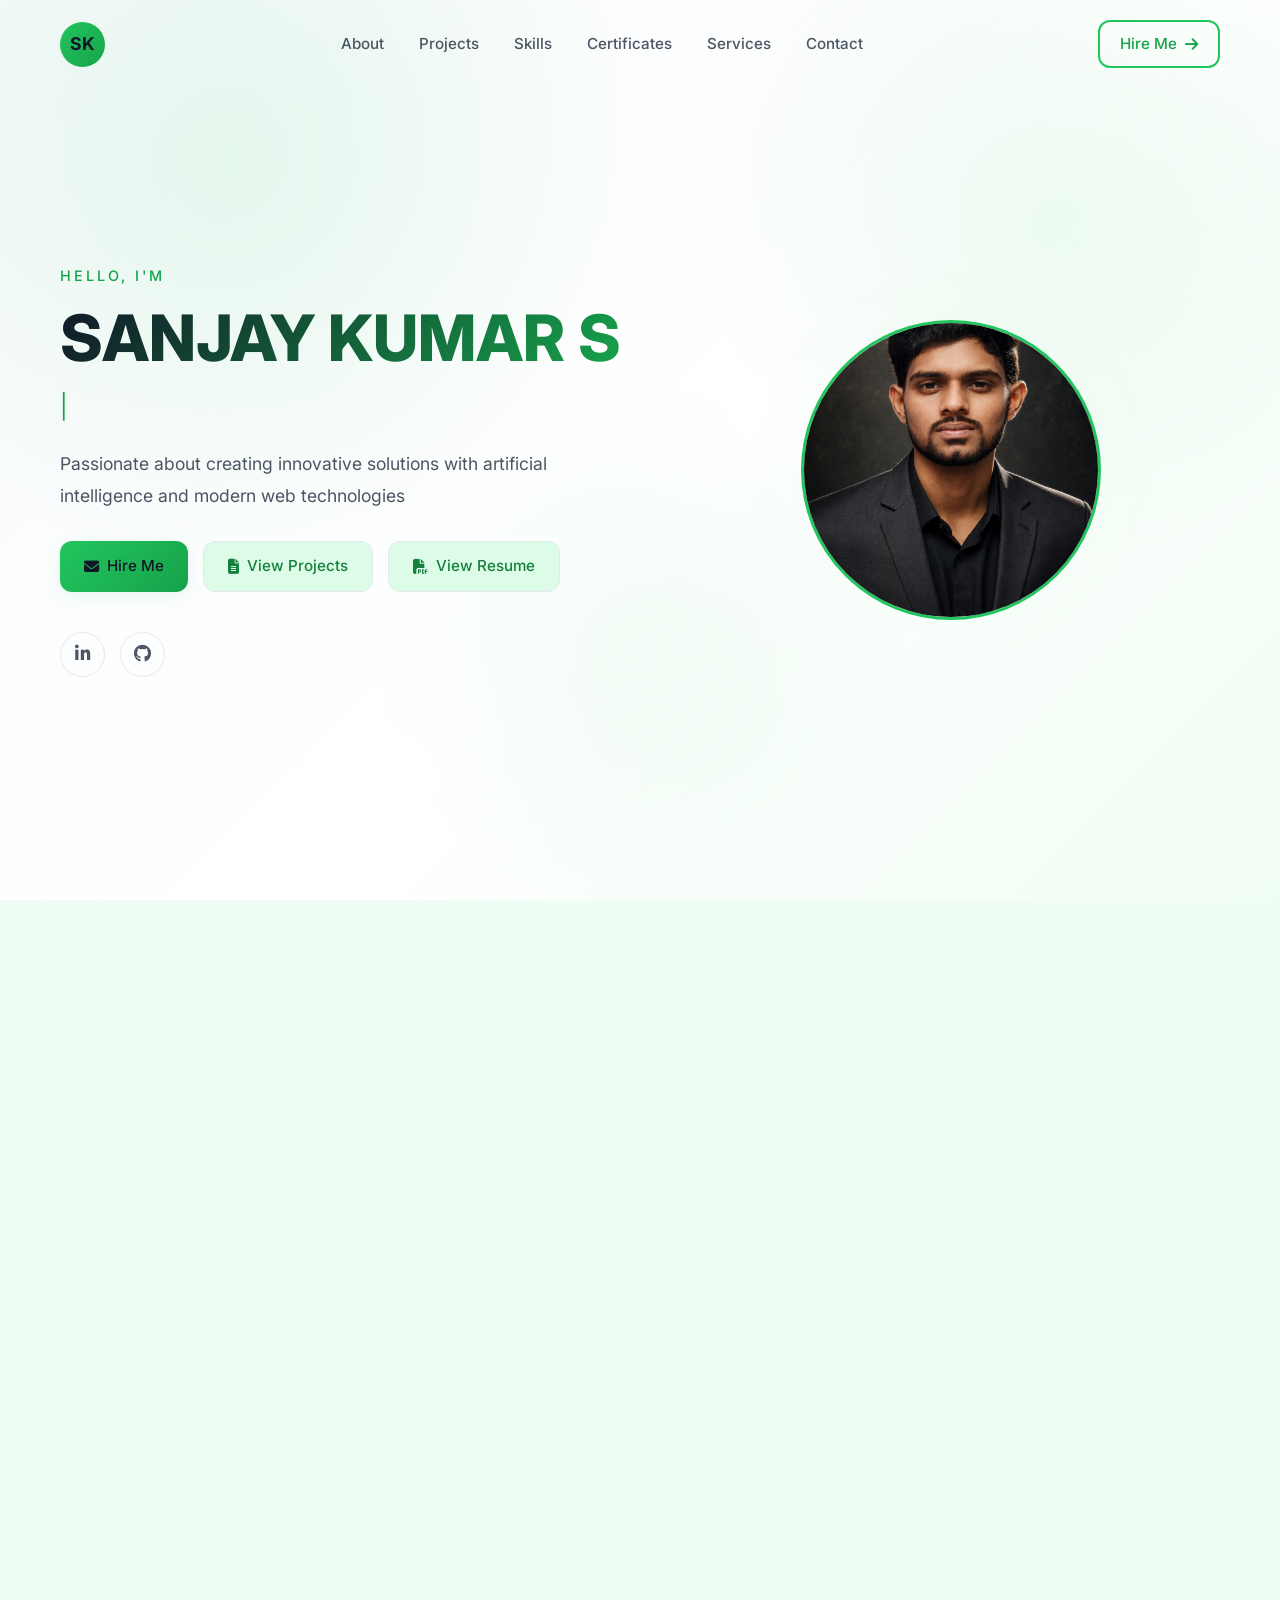
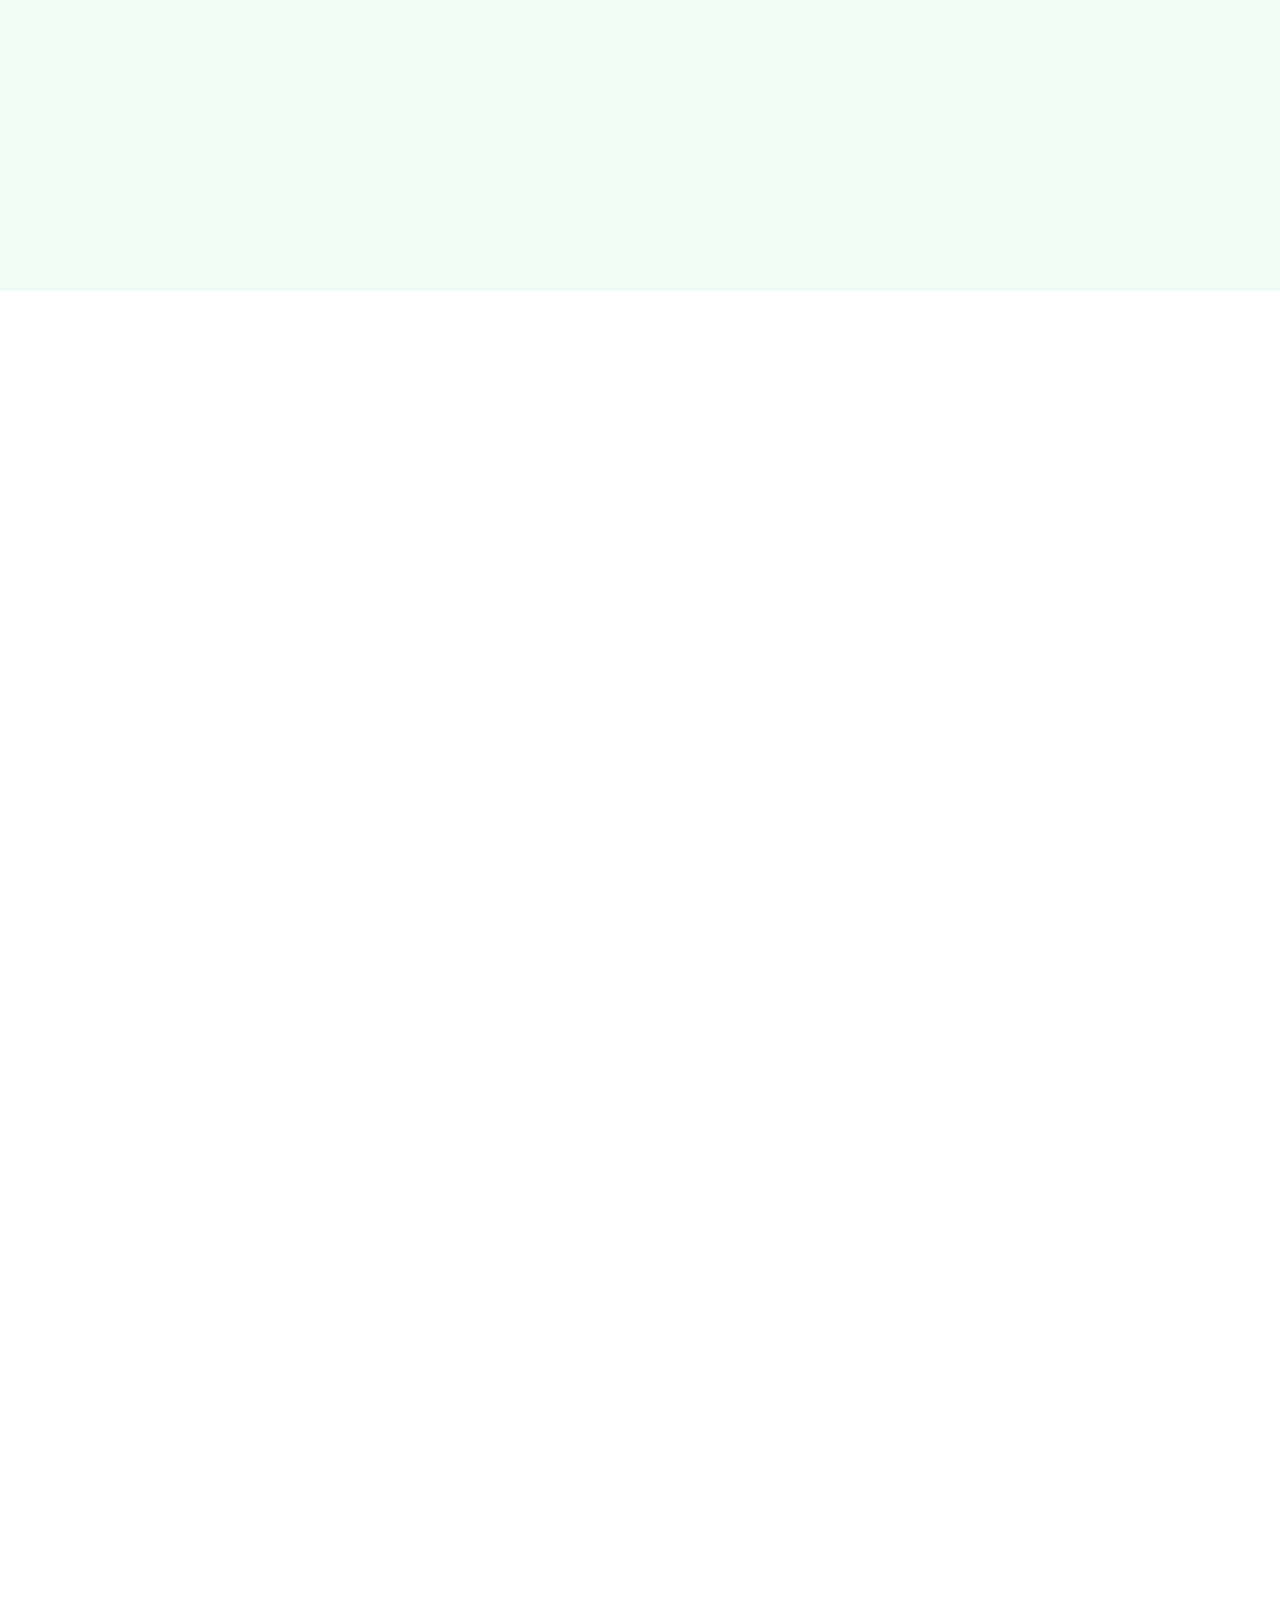
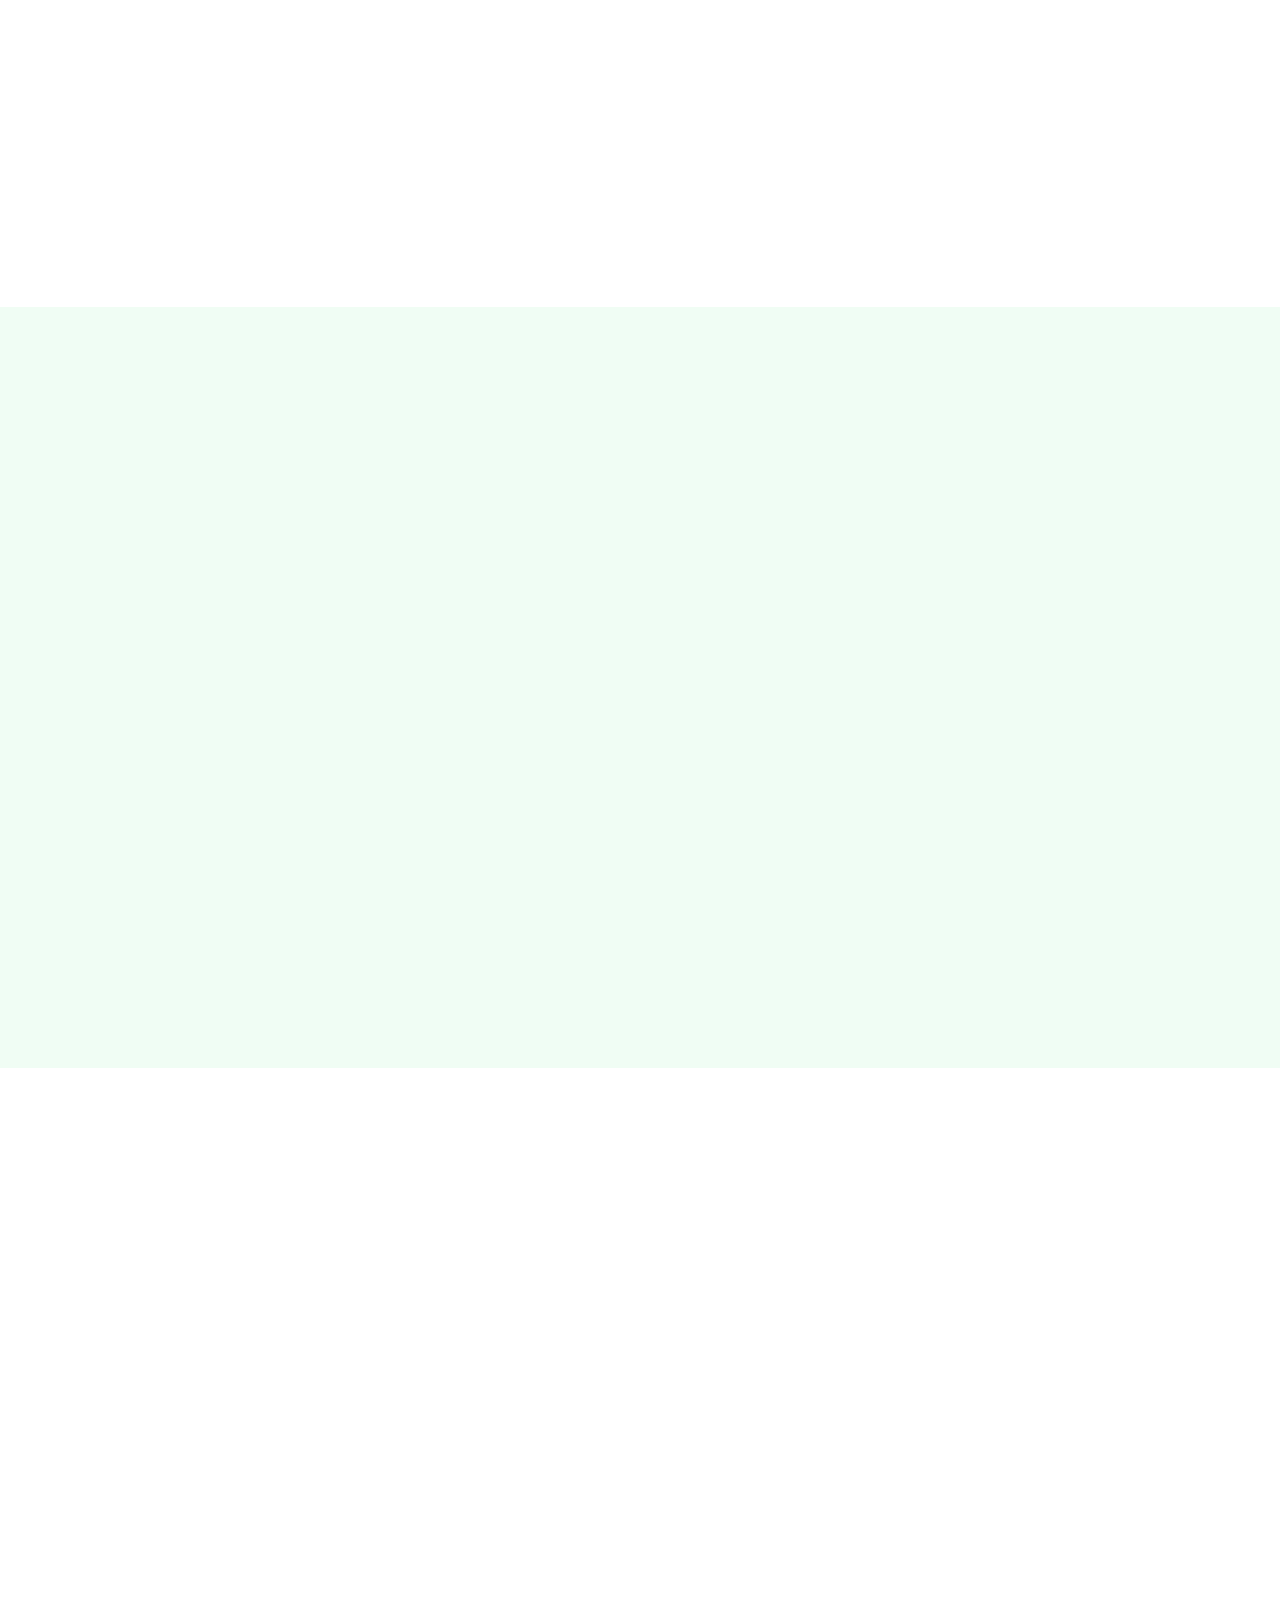
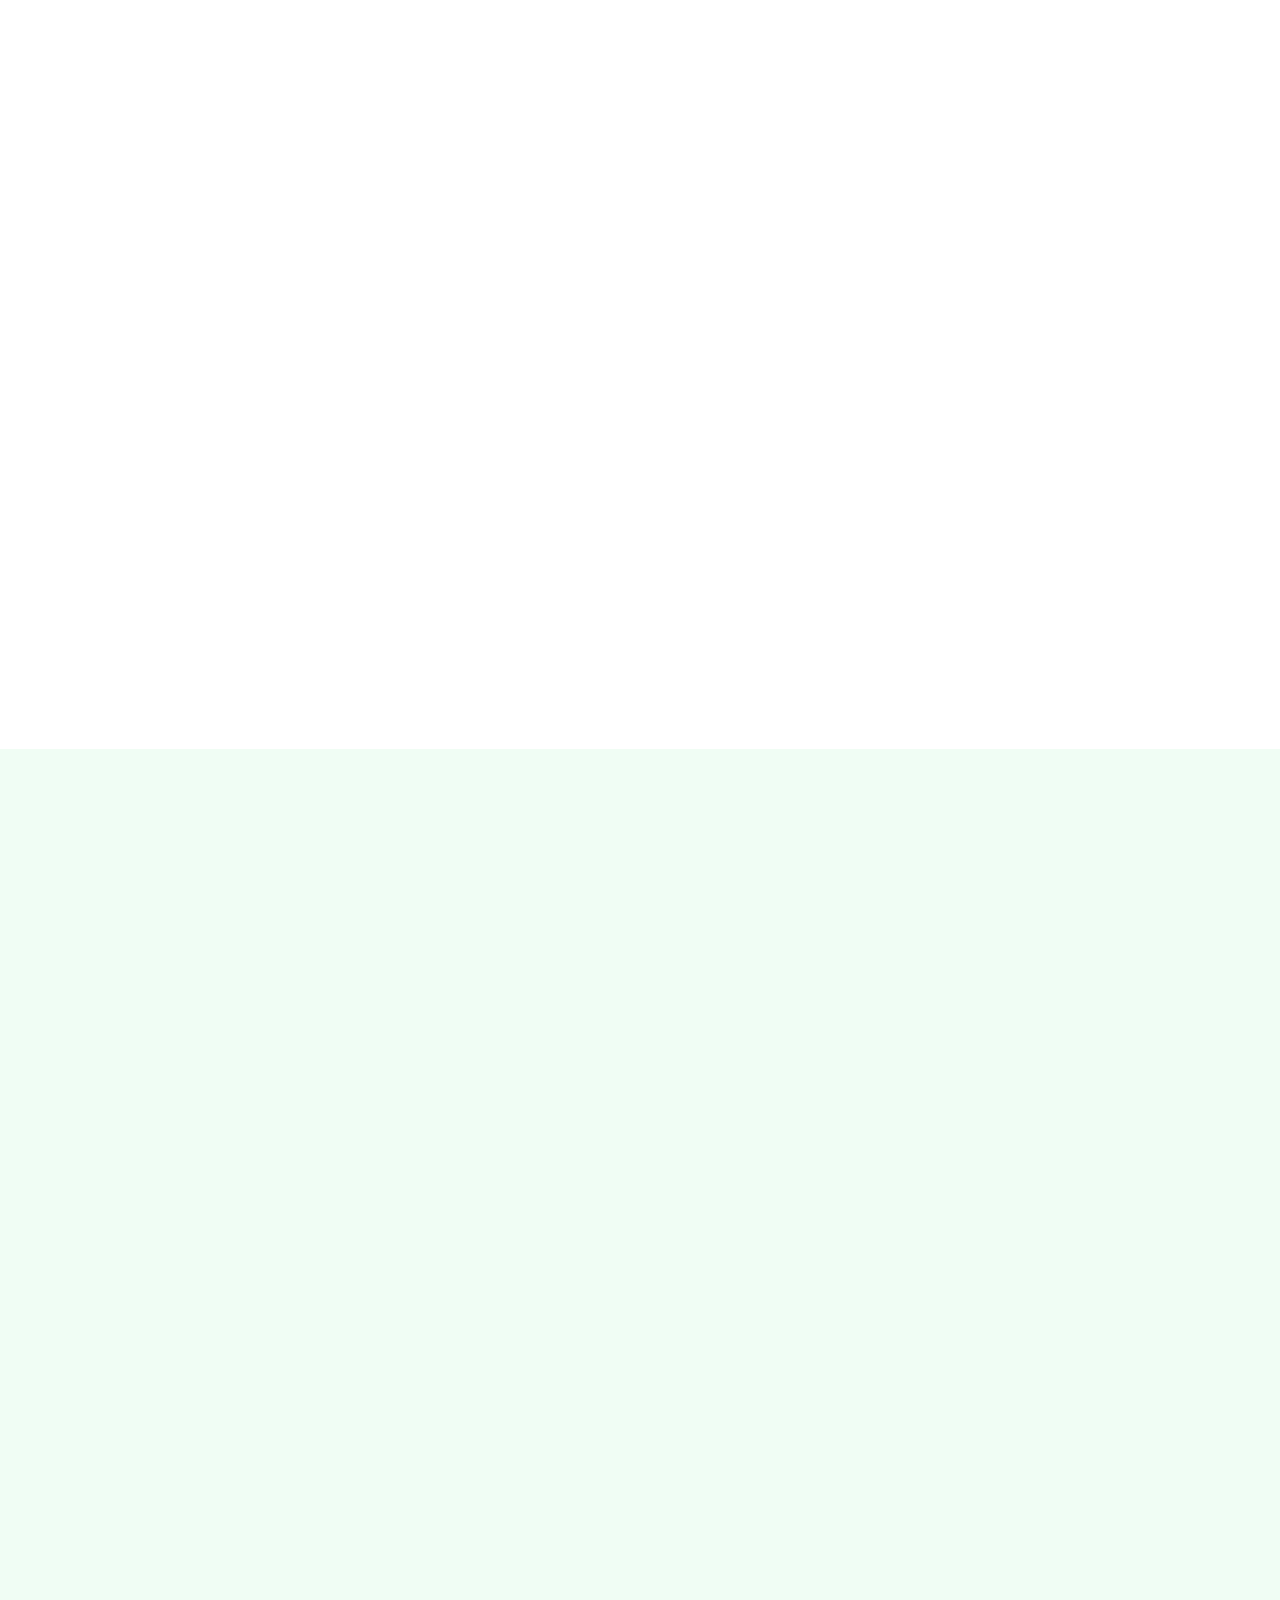
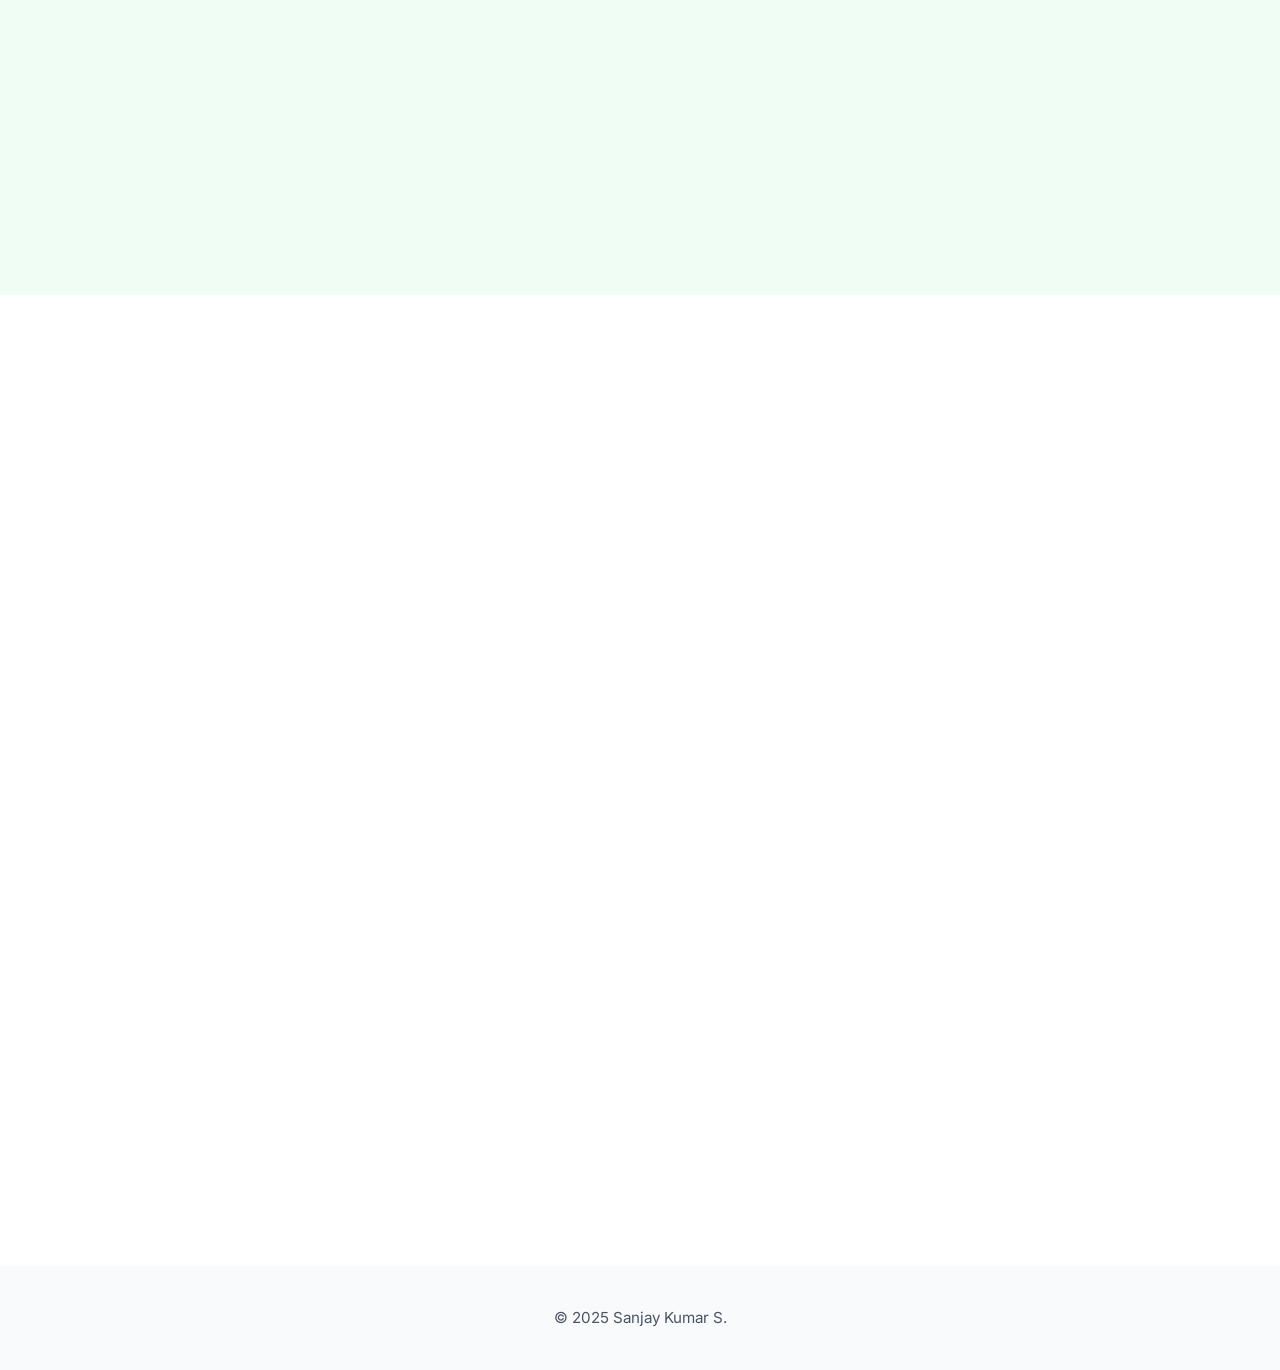
==== commit 9c3e3e33: "Changed the new profile photo" ====
--- a/index.html
+++ b/index.html
@@ -1,616 +1,619 @@
-<!DOCTYPE html>
-<html lang="en">
-<head>
-    <meta charset="UTF-8">
-    <meta name="viewport" content="width=device-width, initial-scale=1.0">
-    <title>Sanjay Kumar S | AI & Full-Stack Developer</title>
-    
-    <!-- Google Fonts - Inter -->
-    <link rel="preconnect" href="https://fonts.googleapis.com">
-    <link rel="preconnect" href="https://fonts.gstatic.com" crossorigin>
-    <link href="https://fonts.googleapis.com/css2?family=Inter:wght@300;400;500;600;700;800&display=swap" rel="stylesheet">
-    
-    <!-- Font Awesome Icons -->
-    <link rel="stylesheet" href="https://cdnjs.cloudflare.com/ajax/libs/font-awesome/6.5.1/css/all.min.css">
-    
-    <!-- Custom CSS -->
-    <link rel="stylesheet" href="style.css">
-</head>
-<body>
-    <!-- ==================== NAVBAR ==================== -->
-    <nav class="navbar" id="navbar">
-        <div class="nav-container">
-            <!-- Logo -->
-            <a href="#" class="logo">
-                <span class="logo-circle">SK</span>
-            </a>
-            
-            <!-- Nav Links -->
-            <ul class="nav-links" id="nav-links">
-                <li><a href="#about" class="nav-link">About</a></li>
-                <li><a href="#projects" class="nav-link">Projects</a></li>
-                <li><a href="#skills" class="nav-link">Skills</a></li>
-                <li><a href="#certificates" class="nav-link">Certificates</a></li>
-                <li><a href="#services" class="nav-link">Services</a></li>
-                <li><a href="#contact" class="nav-link">Contact</a></li>
-            </ul>
-            
-            <!-- Hire Me Button -->
-            <a href="#contact" class="btn btn-outline hire-btn">
-                Hire Me <i class="fas fa-arrow-right"></i>
-            </a>
-            
-            <!-- Mobile Menu Toggle -->
-            <button class="mobile-menu-toggle" id="mobile-menu-toggle" aria-label="Toggle menu">
-                <i class="fas fa-bars"></i>
-            </button>
-        </div>
-    </nav>
-
-    <!-- ==================== HERO SECTION ==================== -->
-    <section class="hero" id="hero">
-        <div class="hero-container">
-            <!-- Left Content -->
-            <div class="hero-content">
-                <span class="hero-tag">HELLO, I'M</span>
-                <h1 class="hero-title">SANJAY KUMAR S</h1>
-                <p class="hero-subtitle">
-                    <span class="typewriter" id="typewriter"></span>
-                    <span class="cursor">|</span>
-                </p>
-                <p class="hero-description">
-                    Passionate about creating innovative solutions with artificial intelligence and modern web technologies
-                </p>
-                
-                <!-- Hero Buttons -->
-                <div class="hero-buttons">
-                    <a href="#contact" class="btn btn-primary">
-                        <i class="fas fa-envelope"></i> Hire Me
-                    </a>
-                    <a href="#projects" class="btn btn-secondary">
-                        <i class="fas fa-file-alt"></i> View Projects
-                    </a>
-                    <a href="resume.html" class="btn btn-secondary">
-                        <i class="fas fa-file-pdf"></i> View Resume
-                    </a>
-                </div>
-                
-                <!-- Social Icons -->
-                <div class="social-icons">
-                    <a href="https://www.linkedin.com/in/sanjaykumar--s/" target="_blank" class="social-icon" id="hero-linkedin" aria-label="LinkedIn">
-                        <i class="fab fa-linkedin-in"></i>
-                    </a>
-                    <a href="https://github.com/Sanjaykumar-67" target="_blank" class="social-icon" id="hero-github" aria-label="GitHub">
-                        <i class="fab fa-github"></i>
-                    </a>
-                </div>
-            </div>
-            
-            <!-- Right Content - Profile Image -->
-            <div class="hero-visual">
-                <div class="profile-wrapper">
-                    <div class="profile-glow"></div>
-                    <div class="profile-circle">
-                        <!-- ADD YOUR PROFILE PHOTO HERE - replace src with your image path -->
-                        <img src="profile.jpg" alt="Sanjay Kumar S" id="profile-photo" class="profile-photo">
-                    </div>
-                </div>
-            </div>
-        </div>
-        
-        <!-- Background Elements -->
-        <div class="hero-bg-gradient"></div>
-    </section>
-
-    <!-- ==================== ABOUT SECTION ==================== -->
-    <section class="section about" id="about">
-        <div class="container">
-            <div class="about-grid">
-                <!-- Left - About Text -->
-                <div class="about-content fade-in">
-                    <h2 class="section-title">About Me</h2>
-                    <p class="about-text">
-                        I'm a passionate AI & Full-Stack Developer with a strong foundation in modern technologies and a drive to create innovative solutions that make a difference. As a B.Tech IT student with hands-on experience in data science and full-stack development, I combine theoretical knowledge with practical skills to build robust applications and intelligent systems.
-                    </p>
-                </div>
-                
-                <!-- Right - Education Card -->
-                <div class="education-card glass-card fade-in">
-                    <div class="education-icon">
-                        <i class="fas fa-graduation-cap"></i>
-                    </div>
-                    <h3 class="education-degree">B.Tech in Information Technology</h3>
-                    <p class="education-college">Jeppiaar Engineering College</p>
-                    <p class="education-year">Expected Graduation: 2027</p>
-                </div>
-            </div>
-            
-            <!-- Experience Section -->
-            <div class="experience-section fade-in">
-                <h3 class="experience-heading">
-                    <i class="fas fa-briefcase"></i> Experience
-                </h3>
-                <div class="experience-card glass-card">
-                    <div class="experience-header">
-                        <div class="experience-info">
-                            <h4 class="experience-title">Data Science Intern</h4>
-                            <p class="experience-company">TECHENCLAVE | Virtual</p>
-                        </div>
-                        <span class="experience-date">June 2025 – July 2025</span>
-                    </div>
-                    <ul class="experience-list">
-                        <li>Collected, cleaned, and analyzed data to extract meaningful insights.</li>
-                        <li>Built and tested basic machine learning models using Python.</li>
-                        <li>Created clear visualizations and reports to support team projects.</li>
-                    </ul>
-                </div>
-            </div>
-        </div>
-    </section>
-
-    <!-- ==================== PROJECTS SECTION ==================== -->
-    <section class="section projects" id="projects">
-        <div class="container">
-            <div class="section-header fade-in">
-                <h2 class="section-title">My Projects</h2>
-                <p class="section-subtitle">Innovative solutions and applications I've built</p>
-            </div>
-            
-            <div class="projects-grid">
-                <!-- Project 1 - Rule Based Chatbot -->
-                <div class="project-card glass-card fade-in">
-                    <div class="project-icon">
-                        <i class="fas fa-robot"></i>
-                    </div>
-                    <h3 class="project-title">Rule Based Chatbot</h3>
-                    <p class="project-description">
-                        Developed a Python Tkinter chatbot with rule-based replies and SQLite storage. Features a chat history sidebar and CSV export for analysis.
-                    </p>
-                    <div class="project-tags">
-                        <span class="tag">Python</span>
-                        <span class="tag">Tkinter</span>
-                        <span class="tag">SQLite</span>
-                    </div>
-                    <a href="https://github.com/Sanjaykumar-67/RULE-BASED-CHATBOT" class="btn btn-project" target="_blank" rel="noopener noreferrer">
-                        GitHub Link <i class="fas fa-arrow-right"></i>
-                    </a>
-                </div>
-                
-                <!-- Project 2 - POS Analytics -->
-                <div class="project-card glass-card fade-in">
-                    <div class="project-icon">
-                        <i class="fas fa-chart-bar"></i>
-                    </div>
-                    <h3 class="project-title">Point-of-Sale (POS) Analytics</h3>
-                    <p class="project-description">
-                        Interactive analytics dashboard for point-of-sale data with comprehensive visualizations, trend analysis, and business insights.
-                    </p>
-                    <div class="project-tags">
-                        <span class="tag">Python</span>
-                        <span class="tag">Pandas</span>
-                        <span class="tag">Matplotlib</span>
-                        <span class="tag">Seaborn</span>
-                        <span class="tag">Tkinter</span>
-                    </div>
-                    <a href="https://github.com/Sanjaykumar-67/Point-of-Sale-POS_Analytics." class="btn btn-project" target="_blank" rel="noopener noreferrer">
-                        GitHub Link <i class="fas fa-arrow-right"></i>
-                    </a>
-                </div>
-                
-                <!-- Project 3 - Tic Tac Toe AI -->
-                <div class="project-card glass-card fade-in">
-                    <div class="project-icon">
-                        <i class="fas fa-gamepad"></i>
-                    </div>
-                    <h3 class="project-title">Tic Tac Toe AI</h3>
-                    <p class="project-description">
-                        A smart Tic Tac Toe game where a user competes against an unbeatable AI using the Minimax algorithm. Features clean OOP architecture.
-                    </p>
-                    <div class="project-tags">
-                        <span class="tag">Python</span>
-                        <span class="tag">Minimax Algorithm</span>
-                        <span class="tag">OOP</span>
-                        <span class="tag">CLI</span>
-                    </div>
-                    <a href="https://github.com/Sanjaykumar-67/TicTacAI-A-Minimax-Powered-Tic-Tac-Toe-Game" class="btn btn-project" target="_blank" rel="noopener noreferrer">
-                        GitHub Link <i class="fas fa-arrow-right"></i>
-                    </a>
-                </div>
-                
-                <!-- Project 4 - VisionCaption-AI -->
-                <div class="project-card glass-card fade-in">
-                    <div class="project-icon">
-                        <i class="fas fa-eye"></i>
-                    </div>
-                    <h3 class="project-title">VisionCaption-AI</h3>
-                    <p class="project-description">
-                        A Python desktop application using BLIP vision-language models to automatically generate human-like captions for images, with a Tkinter GUI.
-                    </p>
-                    <div class="project-tags">
-                        <span class="tag">Python</span>
-                        <span class="tag">PyTorch</span>
-                        <span class="tag">Transformers</span>
-                        <span class="tag">Pillow</span>
-                        <span class="tag">Tkinter</span>
-                    </div>
-                    <a href="https://github.com/Sanjaykumar-67/VisionCaption-AI" class="btn btn-project" target="_blank" rel="noopener noreferrer">
-                        GitHub Link <i class="fas fa-arrow-right"></i>
-                    </a>
-                </div>
-
-                <!-- Project 5 - REVOITZ 4.0 -->
-                <div class="project-card glass-card fade-in">
-                    <div class="project-icon">
-                        <i class="fas fa-globe"></i>
-                    </div>
-                    <h3 class="project-title">REVOITZ 4.0 – College Symposium Website</h3>
-                    <p class="project-description">
-                        Officially built for the Information Technology Department of Jeppiaar Engineering College, REVOITZ 4.0 is a fully responsive symposium website featuring event listings, registration flow, and a modern UI — deployed live for real-world use.
-                    </p>
-                    <div class="project-tags">
-                        <span class="tag">TypeScript</span>
-                        <span class="tag">CSS</span>
-                        <span class="tag">JavaScript</span>
-                        <span class="tag">HTML</span>
-                        <span class="tag">Netlify</span>
-                    </div>
-                    <div class="project-buttons">
-                        <a href="https://github.com/Sanjaykumar-67/REVOITZ_4.0_Website" class="btn btn-project" target="_blank" rel="noopener noreferrer">
-                            GitHub Link <i class="fas fa-arrow-right"></i>
-                        </a>
-                        <a href="https://revoitz-4.netlify.app/" class="btn btn-project-live" target="_blank" rel="noopener noreferrer">
-                            🌐 Live Website <i class="fas fa-arrow-right"></i>
-                        </a>
-                    </div>
-                </div>
-            </div>
-        </div>
-    </section>
-
-    <!-- ==================== SKILLS SECTION ==================== -->
-    <section class="section skills" id="skills">
-        <div class="container">
-            <div class="section-header fade-in">
-                <h2 class="section-title">Technologies & Skills</h2>
-                <p class="section-subtitle">The tools and technologies I work with</p>
-            </div>
-            
-            <div class="skills-grid">
-                <!-- Languages Card -->
-                <div class="skill-card glass-card fade-in">
-                    <div class="skill-icon">
-                        <i class="fas fa-code"></i>
-                    </div>
-                    <h3 class="skill-category">Languages</h3>
-                    <div class="skill-badges">
-                        <span class="skill-badge">
-                            <i class="fab fa-python"></i> Python
-                        </span>
-                        <span class="skill-badge">
-                            <i class="fab fa-java"></i> Java
-                        </span>
-                        <span class="skill-badge">
-                            <i class="fas fa-code"></i> C/C++
-                        </span>
-                        <span class="skill-badge">
-                            <i class="fas fa-database"></i> SQL
-                        </span>
-                    </div>
-                </div>
-                
-                <!-- Technologies & Tools Card -->
-                <div class="skill-card glass-card fade-in">
-                    <div class="skill-icon">
-                        <i class="fas fa-tools"></i>
-                    </div>
-                    <h3 class="skill-category">Technologies & Tools</h3>
-                    <div class="skill-badges">
-                        <span class="skill-badge">
-                            <i class="fas fa-leaf"></i> MongoDB
-                        </span>
-                        <span class="skill-badge">
-                            <i class="fas fa-database"></i> MySQL
-                        </span>
-                        <span class="skill-badge">
-                            <i class="fab fa-git-alt"></i> Git/GitHub
-                        </span>
-                        <span class="skill-badge">
-                            <i class="fas fa-code"></i> VS Code
-                        </span>
-                        <span class="skill-badge">
-                            <i class="fas fa-palette"></i> Canva
-                        </span>
-                        <span class="skill-badge">
-                            <i class="fab fa-linux"></i> Linux
-                        </span>
-                    </div>
-                </div>
-                
-                <!-- Soft Skills Card -->
-                <div class="skill-card glass-card fade-in">
-                    <div class="skill-icon">
-                        <i class="fas fa-users"></i>
-                    </div>
-                    <h3 class="skill-category">Soft Skills</h3>
-                    <div class="skill-badges soft-skills">
-                        <span class="skill-badge pill">Team Collaboration</span>
-                        <span class="skill-badge pill">Problem Solving</span>
-                        <span class="skill-badge pill">Time Management</span>
-                        <span class="skill-badge pill">Communication</span>
-                        <span class="skill-badge pill">Poster Making</span>
-                        <span class="skill-badge pill">Leadership</span>
-                    </div>
-                </div>
-            </div>
-        </div>
-    </section>
-
-    <!-- ==================== CERTIFICATES SECTION ==================== -->
-    <section class="section certificates" id="certificates">
-        <div class="container">
-            <div class="section-header fade-in">
-                <h2 class="section-title">Certificates & Achievements</h2>
-                <p class="section-subtitle">Recognition of my learning journey and accomplishments</p>
-            </div>
-            
-            <div class="certificates-grid">
-                <!-- Certificate 1 -->
-                <div class="certificate-card glass-card fade-in" id="cert-1">
-                    <div class="certificate-icon">
-                        <i class="fas fa-trophy"></i>
-                    </div>
-                    <h3 class="certificate-title">Complete Front-End Development Journey</h3>
-                    <p class="certificate-issuer">Infosys Springboard</p>
-                    <p class="certificate-date">June 26, 2025</p>
-                    <button class="btn btn-certificate cert-view-btn" data-img="Complete Front-End Development Journey certificate.jpeg">View Certificate</button>
-                </div>
-                
-                <!-- Certificate 2 -->
-                <div class="certificate-card glass-card fade-in" id="cert-2">
-                    <div class="certificate-icon">
-                        <i class="fas fa-medal"></i>
-                    </div>
-                    <h3 class="certificate-title">Introduction to MySQL</h3>
-                    <p class="certificate-issuer">Infosys Springboard</p>
-                    <p class="certificate-date">July 18, 2025</p>
-                    <button class="btn btn-certificate cert-view-btn" data-img="Introduction to MySQL certificate.jpeg">View Certificate</button>
-                </div>
-                
-                <!-- Certificate 3 -->
-                <div class="certificate-card glass-card fade-in" id="cert-3">
-                    <div class="certificate-icon">
-                        <i class="fas fa-award"></i>
-                    </div>
-                    <h3 class="certificate-title">Poster Making – Runner Up</h3>
-                    <p class="certificate-issuer">Jeppiaar Engineering College – FuturaX 2025</p>
-                    <p class="certificate-date">October 8, 2025</p>
-                    <button class="btn btn-certificate cert-view-btn" data-img="poster making runner up certificate.jpeg">View Certificate</button>
-                </div>
-                
-                <!-- Certificate 4 -->
-                <div class="certificate-card glass-card fade-in" id="cert-4">
-                    <div class="certificate-icon">
-                        <i class="fas fa-certificate"></i>
-                    </div>
-                    <h3 class="certificate-title">Python &amp; TensorFlow: Deep Dive into Machine Learning</h3>
-                    <p class="certificate-issuer">Udemy</p>
-                    <p class="certificate-date">July 17, 2025</p>
-                    <button class="btn btn-certificate cert-view-btn" data-img="Python &amp; TensorFlow certificate.jpeg">View Certificate</button>
-                </div>
-                
-                <!-- Certificate 5 -->
-                <div class="certificate-card glass-card fade-in" id="cert-5">
-                    <div class="certificate-icon">
-                        <i class="fas fa-star"></i>
-                    </div>
-                    <h3 class="certificate-title">Big Data</h3>
-                    <p class="certificate-issuer">Naan Mudhalvan – Infosys Springboard</p>
-                    <p class="certificate-date">November 25, 2025</p>
-                    <button class="btn btn-certificate cert-view-btn" data-img="BIG data certificate .jpg">View Certificate</button>
-                </div>
-                
-                <!-- Certificate 6 -->
-                <div class="certificate-card glass-card fade-in" id="cert-6">
-                    <div class="certificate-icon">
-                        <i class="fas fa-ribbon"></i>
-                    </div>
-                    <h3 class="certificate-title">EBPL (Enterprise Business Practices and Leadership)</h3>
-                    <p class="certificate-issuer">Naan Mudhalvan – IBM</p>
-                    <p class="certificate-date">November 12, 2025</p>
-                    <button class="btn btn-certificate cert-view-btn" data-img="EBPL cerrtificate .jpg">View Certificate</button>
-                </div>
-
-                <!-- Certificate 7 -->
-                <div class="certificate-card glass-card fade-in" id="cert-7">
-                    <div class="certificate-icon">
-                        <i class="fas fa-trophy"></i>
-                    </div>
-                    <h3 class="certificate-title">Claude Code in Action</h3>
-                    <p class="certificate-issuer">Anthropic</p>
-                    <p class="certificate-date">April 1, 2026</p>
-                    <button class="btn btn-certificate cert-view-btn" data-img="Claude Code in Action - by ANTHROPIC .jpg">View Certificate</button>
-                </div>
-            </div>
-        </div>
-    </section>
-
-    <!-- ==================== SERVICES SECTION ==================== -->
-    <section class="section services" id="services">
-        <div class="container">
-            <div class="section-header fade-in">
-                <h2 class="section-title">Services</h2>
-                <p class="section-subtitle">Comprehensive solutions for all your development and AI needs</p>
-            </div>
-
-            <div class="services-grid">
-                <div class="service-card glass-card fade-in">
-                    <div class="service-icon">
-                        <i class="fas fa-palette"></i>
-                    </div>
-                    <h3 class="service-title">UI &amp; UX Development</h3>
-                    <p class="service-description">Creating intuitive and beautiful user interfaces with modern design principles</p>
-                    <ul class="service-features">
-                        <li>Responsive Design</li>
-                        <li>User Experience</li>
-                        <li>Modern Layouts</li>
-                        <li>Interactive Elements</li>
-                    </ul>
-                </div>
-
-                <div class="service-card glass-card fade-in">
-                    <div class="service-icon">
-                        <i class="fas fa-server"></i>
-                    </div>
-                    <h3 class="service-title">Backend Integration</h3>
-                    <p class="service-description">Building robust server-side applications and seamless API integrations</p>
-                    <ul class="service-features">
-                        <li>RESTful APIs</li>
-                        <li>Database Design</li>
-                        <li>Authentication</li>
-                        <li>Cloud Integration</li>
-                    </ul>
-                </div>
-
-                <div class="service-card glass-card fade-in">
-                    <div class="service-icon">
-                        <i class="fas fa-globe"></i>
-                    </div>
-                    <h3 class="service-title">Website Creation</h3>
-                    <p class="service-description">Full-stack web development from concept to deployment</p>
-                    <ul class="service-features">
-                        <li>Full Stack Development</li>
-                        <li>Performance Optimization</li>
-                        <li>SEO Friendly</li>
-                        <li>Mobile Responsive</li>
-                    </ul>
-                </div>
-
-                <div class="service-card glass-card fade-in">
-                    <div class="service-icon">
-                        <i class="fas fa-chart-bar"></i>
-                    </div>
-                    <h3 class="service-title">Data Analysis Service</h3>
-                    <p class="service-description">Comprehensive data analysis and visualization solutions</p>
-                    <ul class="service-features">
-                        <li>Data Visualization</li>
-                        <li>Statistical Analysis</li>
-                        <li>Insights Generation</li>
-                        <li>Report Creation</li>
-                    </ul>
-                </div>
-
-                <div class="service-card glass-card fade-in">
-                    <div class="service-icon">
-                        <i class="fas fa-lightbulb"></i>
-                    </div>
-                    <h3 class="service-title">Machine Learning Projects</h3>
-                    <p class="service-description">Developing intelligent applications using machine learning, data analysis, and automation technologies</p>
-                    <ul class="service-features">
-                        <li>Predictive Models</li>
-                        <li>Data Pipelines</li>
-                        <li>Automation</li>
-                        <li>AI-Powered Apps</li>
-                    </ul>
-                </div>
-            </div>
-        </div>
-    </section>
-
-    <!-- ==================== CONTACT SECTION ==================== -->
-    <section class="section contact" id="contact">
-        <div class="container">
-            <div class="section-header fade-in">
-                <h2 class="section-title">Let's Connect</h2>
-                <p class="section-subtitle">Feel free to reach out for collaborations or just a friendly hello!</p>
-            </div>
-            
-            <div class="contact-layout fade-in">
-                <!-- Contact Form (Left) -->
-                <form class="contact-form glass-card" action="https://formspree.io/f/mreoqqbr" method="POST">
-                    <h3 class="contact-form-title">Send Me a Message</h3>
-                    <p class="contact-form-subtitle">I’ll get back to you as soon as possible.</p>
-
-                    <!-- ADD FORM TOKEN/EXTRA KEYS HERE IF NEEDED -->
-                    <input type="hidden" name="_subject" value="New Portfolio Contact Message">
-
-                    <label for="contact-name">Name</label>
-                    <input type="text" id="contact-name" name="name" placeholder="Your name" required>
-
-                    <label for="contact-email">Email</label>
-                    <input type="email" id="contact-email" name="email" placeholder="you@example.com" required>
-
-                    <label for="contact-message">Message</label>
-                    <textarea id="contact-message" name="message" rows="5" placeholder="Write your message..." required></textarea>
-
-                    <button type="submit" class="btn btn-primary">
-                        <i class="fas fa-paper-plane"></i> Send Message
-                    </button>
-                </form>
-
-                <!-- Contact Details (Right) -->
-                <aside class="contact-details glass-card" aria-label="Contact links">
-                    <h3 class="contact-details-title">Contact Info</h3>
-
-                    <a href="https://www.linkedin.com/in/sanjaykumar--s/" target="_blank" class="contact-detail-item" id="linkedin-link" aria-label="LinkedIn">
-                        <span class="contact-detail-icon"><i class="fab fa-linkedin-in"></i></span>
-                        <span class="contact-detail-text">
-                            <strong>LinkedIn</strong>
-                            <small>linkedin.com/in/sanjaykumar--s/</small>
-                        </span>
-                    </a>
-
-                    <a href="https://github.com/Sanjaykumar-67" target="_blank" class="contact-detail-item" id="github-link" aria-label="GitHub">
-                        <span class="contact-detail-icon"><i class="fab fa-github"></i></span>
-                        <span class="contact-detail-text">
-                            <strong>GitHub</strong>
-                            <small>github.com/Sanjaykumar-67</small>
-                        </span>
-                    </a>
-
-                    <a href="mailto:sanjaykumar.sms.2005@gmail.com" class="contact-detail-item" id="email-link" aria-label="Email">
-                        <span class="contact-detail-icon"><i class="fas fa-envelope"></i></span>
-                        <span class="contact-detail-text">
-                            <strong>Email</strong>
-                            <small>sanjaykumar.sms.2005@gmail.com</small>
-                        </span>
-                    </a>
-
-                    <a href="tel:+919008244395" class="contact-detail-item" id="phone-link" aria-label="Phone">
-                        <span class="contact-detail-icon"><i class="fas fa-phone"></i></span>
-                        <span class="contact-detail-text">
-                            <strong>Phone</strong>
-                            <small>+91 9008244395</small>
-                        </span>
-                    </a>
-                </aside>
-            </div>
-            
-            <p class="contact-note fade-in">
-                <i class="fas fa-info-circle"></i> 
-                I'm always open to discussing new projects and opportunities!
-            </p>
-        </div>
-    </section>
-
-    <!-- ==================== FOOTER ==================== -->
-    <footer class="footer">
-        <div class="container">
-            <p class="footer-text">© 2025 Sanjay Kumar S.</p>
-            
-            <!-- Back to Top Button -->
-            <a href="#" class="back-to-top" id="back-to-top" aria-label="Back to top">
-                <i class="fas fa-arrow-up"></i>
-            </a>
-        </div>
-    </footer>
-
-    <!-- Certificate Lightbox Modal -->
-    <div class="certificate-lightbox" id="certificate-lightbox" aria-hidden="true">
-        <button class="lightbox-close" id="lightbox-close" aria-label="Close certificate preview">✕</button>
-        <img id="lightbox-image" class="lightbox-image" src="" alt="Certificate preview">
-    </div>
-
-    <!-- JavaScript -->
-    <script src="script.js"></script>
-</body>
-</html>
+<!DOCTYPE html>
+<html lang="en">
+<head>
+    <meta charset="UTF-8">
+    <meta name="viewport" content="width=device-width, initial-scale=1.0">
+    <title>Sanjay Kumar S | AI & Full-Stack Developer</title>
+    
+    <!-- Google Fonts - Inter -->
+    <link rel="preconnect" href="https://fonts.googleapis.com">
+    <link rel="preconnect" href="https://fonts.gstatic.com" crossorigin>
+    <link href="https://fonts.googleapis.com/css2?family=Inter:wght@300;400;500;600;700;800&display=swap" rel="stylesheet">
+    
+    <!-- Font Awesome Icons -->
+    <link rel="stylesheet" href="https://cdnjs.cloudflare.com/ajax/libs/font-awesome/6.5.1/css/all.min.css">
+    
+    <!-- Custom CSS -->
+    <link rel="stylesheet" href="style.css">
+</head>
+<body>
+    <!-- ==================== NAVBAR ==================== -->
+    <nav class="navbar" id="navbar">
+        <div class="nav-container">
+            <!-- Logo -->
+            <a href="#" class="logo">
+                <span class="logo-circle">SK</span>
+            </a>
+            
+            <!-- Nav Links -->
+            <ul class="nav-links" id="nav-links">
+                <li><a href="#about" class="nav-link">About</a></li>
+                <li><a href="#projects" class="nav-link">Projects</a></li>
+                <li><a href="#skills" class="nav-link">Skills</a></li>
+                <li><a href="#certificates" class="nav-link">Certificates</a></li>
+                <li><a href="#services" class="nav-link">Services</a></li>
+                <li><a href="#contact" class="nav-link">Contact</a></li>
+            </ul>
+            
+            <!-- Hire Me Button -->
+            <a href="#contact" class="btn btn-outline hire-btn">
+                Hire Me <i class="fas fa-arrow-right"></i>
+            </a>
+            
+            <!-- Mobile Menu Toggle -->
+            <button class="mobile-menu-toggle" id="mobile-menu-toggle" aria-label="Toggle menu">
+                <i class="fas fa-bars"></i>
+            </button>
+        </div>
+    </nav>
+
+    <!-- ==================== HERO SECTION ==================== -->
+    <section class="hero" id="hero">
+        <div class="hero-container">
+            <!-- Left Content -->
+            <div class="hero-content">
+                <span class="hero-tag">HELLO, I'M</span>
+                <h1 class="hero-title">SANJAY KUMAR S</h1>
+                <p class="hero-subtitle">
+                    <span class="typewriter" id="typewriter"></span>
+                    <span class="cursor">|</span>
+                </p>
+                <p class="hero-description">
+                    Passionate about creating innovative solutions with artificial intelligence and modern web technologies
+                </p>
+                
+                <!-- Hero Buttons -->
+                <div class="hero-buttons">
+                    <a href="#contact" class="btn btn-primary">
+                        <i class="fas fa-envelope"></i> Hire Me
+                    </a>
+                    <a href="#projects" class="btn btn-secondary">
+                        <i class="fas fa-file-alt"></i> View Projects
+                    </a>
+                    <a href="resume.html" class="btn btn-secondary">
+                        <i class="fas fa-file-pdf"></i> View Resume
+                    </a>
+                </div>
+                
+                <!-- Social Icons -->
+                <div class="social-icons">
+                    <a href="https://www.linkedin.com/in/sanjaykumar--s/" target="_blank" class="social-icon" id="hero-linkedin" aria-label="LinkedIn">
+                        <i class="fab fa-linkedin-in"></i>
+                    </a>
+                    <a href="https://github.com/Sanjaykumar-67" target="_blank" class="social-icon" id="hero-github" aria-label="GitHub">
+                        <i class="fab fa-github"></i>
+                    </a>
+                </div>
+            </div>
+            
+            <!-- Right Content - Profile Image -->
+            <div class="hero-visual">
+                <div class="profile-wrapper">
+                    <div class="profile-glow"></div>
+                    <div class="profile-circle">
+                        <!-- ADD YOUR PROFILE PHOTO HERE - replace src with your image path -->
+                        <img src="Profile photo.png" alt="Sanjay Kumar S" id="profile-photo" class="profile-photo">
+                    </div>
+                </div>
+            </div>
+        </div>
+        
+        <!-- Background Elements -->
+        <div class="hero-bg-gradient"></div>
+    </section>
+
+    <!-- ==================== ABOUT SECTION ==================== -->
+    <section class="section about" id="about">
+        <div class="container">
+            <div class="about-grid">
+                <!-- Left - About Text -->
+                <div class="about-content fade-in">
+                    <h2 class="section-title">About Me</h2>
+                    <p class="about-text">
+                        I'm a passionate AI & Full-Stack Developer with a strong foundation in modern technologies and a drive to create innovative solutions that make a difference. As a B.Tech IT student with hands-on experience in data science and full-stack development, I combine theoretical knowledge with practical skills to build robust applications and intelligent systems.
+                    </p>
+                </div>
+                
+                <!-- Right - Education Card -->
+                <div class="education-card glass-card fade-in">
+                    <div class="education-icon">
+                        <i class="fas fa-graduation-cap"></i>
+                    </div>
+                    <h3 class="education-degree">B.Tech in Information Technology</h3>
+                    <p class="education-college">Jeppiaar Engineering College</p>
+                    <p class="education-year">Expected Graduation: 2027</p>
+                </div>
+            </div>
+            
+            <!-- Experience Section -->
+            <div class="experience-section fade-in">
+                <h3 class="experience-heading">
+                    <i class="fas fa-briefcase"></i> Experience
+                </h3>
+                <div class="experience-card glass-card">
+                    <div class="experience-header">
+                        <div class="experience-info">
+                            <h4 class="experience-title">Web Development Intern</h4>
+                            <p class="experience-company">RootPro Technologies</p>
+                        </div>
+                        <span class="experience-date">March 2026 – September 2026 (Expected)</span>
+                    </div>
+                    <ul class="experience-list">
+                        <li>Developed and maintained responsive web applications using PHP, HTML5, CSS, CSS3, JavaScript, and MySQL.</li>
+                        <li>Collaborated with developers and designers to implement front-end and back-end features for client web applications.</li>
+                        <li>Integrated Razorpay Payment Gateway and REST APIs to improve application functionality and reliability.</li>
+                        <li>Maintained production databases, deployment environments, and live web applications for continuous operation.</li>
+                        <li>Utilized Git and GitHub for version control, code reviews, Agile software development workflows, and team collaboration.</li>
+                        <li>Contributed to software engineering activities including testing, debugging, maintenance, and application deployment.</li>
+                    </ul>
+                </div>
+            </div>
+        </div>
+    </section>
+
+    <!-- ==================== PROJECTS SECTION ==================== -->
+    <section class="section projects" id="projects">
+        <div class="container">
+            <div class="section-header fade-in">
+                <h2 class="section-title">My Projects</h2>
+                <p class="section-subtitle">Innovative solutions and applications I've built</p>
+            </div>
+            
+            <div class="projects-grid">
+                <!-- Project 1 - Rule Based Chatbot -->
+                <div class="project-card glass-card fade-in">
+                    <div class="project-icon">
+                        <i class="fas fa-robot"></i>
+                    </div>
+                    <h3 class="project-title">Rule Based Chatbot</h3>
+                    <p class="project-description">
+                        Developed a Python Tkinter chatbot with rule-based replies and SQLite storage. Features a chat history sidebar and CSV export for analysis.
+                    </p>
+                    <div class="project-tags">
+                        <span class="tag">Python</span>
+                        <span class="tag">Tkinter</span>
+                        <span class="tag">SQLite</span>
+                    </div>
+                    <a href="https://github.com/Sanjaykumar-67/RULE-BASED-CHATBOT" class="btn btn-project" target="_blank" rel="noopener noreferrer">
+                        GitHub Link <i class="fas fa-arrow-right"></i>
+                    </a>
+                </div>
+                
+                <!-- Project 2 - POS Analytics -->
+                <div class="project-card glass-card fade-in">
+                    <div class="project-icon">
+                        <i class="fas fa-chart-bar"></i>
+                    </div>
+                    <h3 class="project-title">Point-of-Sale (POS) Analytics</h3>
+                    <p class="project-description">
+                        Interactive analytics dashboard for point-of-sale data with comprehensive visualizations, trend analysis, and business insights.
+                    </p>
+                    <div class="project-tags">
+                        <span class="tag">Python</span>
+                        <span class="tag">Pandas</span>
+                        <span class="tag">Matplotlib</span>
+                        <span class="tag">Seaborn</span>
+                        <span class="tag">Tkinter</span>
+                    </div>
+                    <a href="https://github.com/Sanjaykumar-67/Point-of-Sale-POS_Analytics." class="btn btn-project" target="_blank" rel="noopener noreferrer">
+                        GitHub Link <i class="fas fa-arrow-right"></i>
+                    </a>
+                </div>
+                
+                <!-- Project 3 - Tic Tac Toe AI -->
+                <div class="project-card glass-card fade-in">
+                    <div class="project-icon">
+                        <i class="fas fa-gamepad"></i>
+                    </div>
+                    <h3 class="project-title">Tic Tac Toe AI</h3>
+                    <p class="project-description">
+                        A smart Tic Tac Toe game where a user competes against an unbeatable AI using the Minimax algorithm. Features clean OOP architecture.
+                    </p>
+                    <div class="project-tags">
+                        <span class="tag">Python</span>
+                        <span class="tag">Minimax Algorithm</span>
+                        <span class="tag">OOP</span>
+                        <span class="tag">CLI</span>
+                    </div>
+                    <a href="https://github.com/Sanjaykumar-67/TicTacAI-A-Minimax-Powered-Tic-Tac-Toe-Game" class="btn btn-project" target="_blank" rel="noopener noreferrer">
+                        GitHub Link <i class="fas fa-arrow-right"></i>
+                    </a>
+                </div>
+                
+                <!-- Project 4 - VisionCaption-AI -->
+                <div class="project-card glass-card fade-in">
+                    <div class="project-icon">
+                        <i class="fas fa-eye"></i>
+                    </div>
+                    <h3 class="project-title">VisionCaption-AI</h3>
+                    <p class="project-description">
+                        A Python desktop application using BLIP vision-language models to automatically generate human-like captions for images, with a Tkinter GUI.
+                    </p>
+                    <div class="project-tags">
+                        <span class="tag">Python</span>
+                        <span class="tag">PyTorch</span>
+                        <span class="tag">Transformers</span>
+                        <span class="tag">Pillow</span>
+                        <span class="tag">Tkinter</span>
+                    </div>
+                    <a href="https://github.com/Sanjaykumar-67/VisionCaption-AI" class="btn btn-project" target="_blank" rel="noopener noreferrer">
+                        GitHub Link <i class="fas fa-arrow-right"></i>
+                    </a>
+                </div>
+
+                <!-- Project 5 - REVOITZ 4.0 -->
+                <div class="project-card glass-card fade-in">
+                    <div class="project-icon">
+                        <i class="fas fa-globe"></i>
+                    </div>
+                    <h3 class="project-title">REVOITZ 4.0 – College Symposium Website</h3>
+                    <p class="project-description">
+                        Officially built for the Information Technology Department of Jeppiaar Engineering College, REVOITZ 4.0 is a fully responsive symposium website featuring event listings, registration flow, and a modern UI — deployed live for real-world use.
+                    </p>
+                    <div class="project-tags">
+                        <span class="tag">TypeScript</span>
+                        <span class="tag">CSS</span>
+                        <span class="tag">JavaScript</span>
+                        <span class="tag">HTML</span>
+                        <span class="tag">Netlify</span>
+                    </div>
+                    <div class="project-buttons">
+                        <a href="https://github.com/Sanjaykumar-67/REVOITZ_4.0_Website" class="btn btn-project" target="_blank" rel="noopener noreferrer">
+                            GitHub Link <i class="fas fa-arrow-right"></i>
+                        </a>
+                        <a href="https://revoitz-4.netlify.app/" class="btn btn-project-live" target="_blank" rel="noopener noreferrer">
+                            🌐 Live Website <i class="fas fa-arrow-right"></i>
+                        </a>
+                    </div>
+                </div>
+            </div>
+        </div>
+    </section>
+
+    <!-- ==================== SKILLS SECTION ==================== -->
+    <section class="section skills" id="skills">
+        <div class="container">
+            <div class="section-header fade-in">
+                <h2 class="section-title">Technologies & Skills</h2>
+                <p class="section-subtitle">The tools and technologies I work with</p>
+            </div>
+            
+            <div class="skills-grid">
+                <!-- Languages Card -->
+                <div class="skill-card glass-card fade-in">
+                    <div class="skill-icon">
+                        <i class="fas fa-code"></i>
+                    </div>
+                    <h3 class="skill-category">Languages</h3>
+                    <div class="skill-badges">
+                        <span class="skill-badge">
+                            <i class="fab fa-python"></i> Python
+                        </span>
+                        <span class="skill-badge">
+                            <i class="fab fa-java"></i> Java
+                        </span>
+                        <span class="skill-badge">
+                            <i class="fas fa-code"></i> C/C++
+                        </span>
+                        <span class="skill-badge">
+                            <i class="fas fa-database"></i> SQL
+                        </span>
+                    </div>
+                </div>
+                
+                <!-- Technologies & Tools Card -->
+                <div class="skill-card glass-card fade-in">
+                    <div class="skill-icon">
+                        <i class="fas fa-tools"></i>
+                    </div>
+                    <h3 class="skill-category">Technologies & Tools</h3>
+                    <div class="skill-badges">
+                        <span class="skill-badge">
+                            <i class="fas fa-leaf"></i> MongoDB
+                        </span>
+                        <span class="skill-badge">
+                            <i class="fas fa-database"></i> MySQL
+                        </span>
+                        <span class="skill-badge">
+                            <i class="fab fa-git-alt"></i> Git/GitHub
+                        </span>
+                        <span class="skill-badge">
+                            <i class="fas fa-code"></i> VS Code
+                        </span>
+                        <span class="skill-badge">
+                            <i class="fas fa-palette"></i> Canva
+                        </span>
+                        <span class="skill-badge">
+                            <i class="fab fa-linux"></i> Linux
+                        </span>
+                    </div>
+                </div>
+                
+                <!-- Soft Skills Card -->
+                <div class="skill-card glass-card fade-in">
+                    <div class="skill-icon">
+                        <i class="fas fa-users"></i>
+                    </div>
+                    <h3 class="skill-category">Soft Skills</h3>
+                    <div class="skill-badges soft-skills">
+                        <span class="skill-badge pill">Team Collaboration</span>
+                        <span class="skill-badge pill">Problem Solving</span>
+                        <span class="skill-badge pill">Time Management</span>
+                        <span class="skill-badge pill">Communication</span>
+                        <span class="skill-badge pill">Poster Making</span>
+                        <span class="skill-badge pill">Leadership</span>
+                    </div>
+                </div>
+            </div>
+        </div>
+    </section>
+
+    <!-- ==================== CERTIFICATES SECTION ==================== -->
+    <section class="section certificates" id="certificates">
+        <div class="container">
+            <div class="section-header fade-in">
+                <h2 class="section-title">Certificates & Achievements</h2>
+                <p class="section-subtitle">Recognition of my learning journey and accomplishments</p>
+            </div>
+            
+            <div class="certificates-grid">
+                <!-- Certificate 1 -->
+                <div class="certificate-card glass-card fade-in" id="cert-1">
+                    <div class="certificate-icon">
+                        <i class="fas fa-trophy"></i>
+                    </div>
+                    <h3 class="certificate-title">Complete Front-End Development Journey</h3>
+                    <p class="certificate-issuer">Infosys Springboard</p>
+                    <p class="certificate-date">June 26, 2025</p>
+                    <button class="btn btn-certificate cert-view-btn" data-img="Complete Front-End Development Journey certificate.jpeg">View Certificate</button>
+                </div>
+                
+                <!-- Certificate 2 -->
+                <div class="certificate-card glass-card fade-in" id="cert-2">
+                    <div class="certificate-icon">
+                        <i class="fas fa-medal"></i>
+                    </div>
+                    <h3 class="certificate-title">Introduction to MySQL</h3>
+                    <p class="certificate-issuer">Infosys Springboard</p>
+                    <p class="certificate-date">July 18, 2025</p>
+                    <button class="btn btn-certificate cert-view-btn" data-img="Introduction to MySQL certificate.jpeg">View Certificate</button>
+                </div>
+                
+                <!-- Certificate 3 -->
+                <div class="certificate-card glass-card fade-in" id="cert-3">
+                    <div class="certificate-icon">
+                        <i class="fas fa-award"></i>
+                    </div>
+                    <h3 class="certificate-title">Poster Making – Runner Up</h3>
+                    <p class="certificate-issuer">Jeppiaar Engineering College – FuturaX 2025</p>
+                    <p class="certificate-date">October 8, 2025</p>
+                    <button class="btn btn-certificate cert-view-btn" data-img="poster making runner up certificate.jpeg">View Certificate</button>
+                </div>
+                
+                <!-- Certificate 4 -->
+                <div class="certificate-card glass-card fade-in" id="cert-4">
+                    <div class="certificate-icon">
+                        <i class="fas fa-certificate"></i>
+                    </div>
+                    <h3 class="certificate-title">Python &amp; TensorFlow: Deep Dive into Machine Learning</h3>
+                    <p class="certificate-issuer">Udemy</p>
+                    <p class="certificate-date">July 17, 2025</p>
+                    <button class="btn btn-certificate cert-view-btn" data-img="Python &amp; TensorFlow certificate.jpeg">View Certificate</button>
+                </div>
+                
+                <!-- Certificate 5 -->
+                <div class="certificate-card glass-card fade-in" id="cert-5">
+                    <div class="certificate-icon">
+                        <i class="fas fa-star"></i>
+                    </div>
+                    <h3 class="certificate-title">Big Data</h3>
+                    <p class="certificate-issuer">Naan Mudhalvan – Infosys Springboard</p>
+                    <p class="certificate-date">November 25, 2025</p>
+                    <button class="btn btn-certificate cert-view-btn" data-img="BIG data certificate .jpg">View Certificate</button>
+                </div>
+                
+                <!-- Certificate 6 -->
+                <div class="certificate-card glass-card fade-in" id="cert-6">
+                    <div class="certificate-icon">
+                        <i class="fas fa-ribbon"></i>
+                    </div>
+                    <h3 class="certificate-title">EBPL (Enterprise Business Practices and Leadership)</h3>
+                    <p class="certificate-issuer">Naan Mudhalvan – IBM</p>
+                    <p class="certificate-date">November 12, 2025</p>
+                    <button class="btn btn-certificate cert-view-btn" data-img="EBPL cerrtificate .jpg">View Certificate</button>
+                </div>
+
+                <!-- Certificate 7 -->
+                <div class="certificate-card glass-card fade-in" id="cert-7">
+                    <div class="certificate-icon">
+                        <i class="fas fa-trophy"></i>
+                    </div>
+                    <h3 class="certificate-title">Claude Code in Action</h3>
+                    <p class="certificate-issuer">Anthropic</p>
+                    <p class="certificate-date">April 1, 2026</p>
+                    <button class="btn btn-certificate cert-view-btn" data-img="Claude Code in Action - by ANTHROPIC .jpg">View Certificate</button>
+                </div>
+            </div>
+        </div>
+    </section>
+
+    <!-- ==================== SERVICES SECTION ==================== -->
+    <section class="section services" id="services">
+        <div class="container">
+            <div class="section-header fade-in">
+                <h2 class="section-title">Services</h2>
+                <p class="section-subtitle">Comprehensive solutions for all your development and AI needs</p>
+            </div>
+
+            <div class="services-grid">
+                <div class="service-card glass-card fade-in">
+                    <div class="service-icon">
+                        <i class="fas fa-palette"></i>
+                    </div>
+                    <h3 class="service-title">UI &amp; UX Development</h3>
+                    <p class="service-description">Creating intuitive and beautiful user interfaces with modern design principles</p>
+                    <ul class="service-features">
+                        <li>Responsive Design</li>
+                        <li>User Experience</li>
+                        <li>Modern Layouts</li>
+                        <li>Interactive Elements</li>
+                    </ul>
+                </div>
+
+                <div class="service-card glass-card fade-in">
+                    <div class="service-icon">
+                        <i class="fas fa-server"></i>
+                    </div>
+                    <h3 class="service-title">Backend Integration</h3>
+                    <p class="service-description">Building robust server-side applications and seamless API integrations</p>
+                    <ul class="service-features">
+                        <li>RESTful APIs</li>
+                        <li>Database Design</li>
+                        <li>Authentication</li>
+                        <li>Cloud Integration</li>
+                    </ul>
+                </div>
+
+                <div class="service-card glass-card fade-in">
+                    <div class="service-icon">
+                        <i class="fas fa-globe"></i>
+                    </div>
+                    <h3 class="service-title">Website Creation</h3>
+                    <p class="service-description">Full-stack web development from concept to deployment</p>
+                    <ul class="service-features">
+                        <li>Full Stack Development</li>
+                        <li>Performance Optimization</li>
+                        <li>SEO Friendly</li>
+                        <li>Mobile Responsive</li>
+                    </ul>
+                </div>
+
+                <div class="service-card glass-card fade-in">
+                    <div class="service-icon">
+                        <i class="fas fa-chart-bar"></i>
+                    </div>
+                    <h3 class="service-title">Data Analysis Service</h3>
+                    <p class="service-description">Comprehensive data analysis and visualization solutions</p>
+                    <ul class="service-features">
+                        <li>Data Visualization</li>
+                        <li>Statistical Analysis</li>
+                        <li>Insights Generation</li>
+                        <li>Report Creation</li>
+                    </ul>
+                </div>
+
+                <div class="service-card glass-card fade-in">
+                    <div class="service-icon">
+                        <i class="fas fa-lightbulb"></i>
+                    </div>
+                    <h3 class="service-title">Machine Learning Projects</h3>
+                    <p class="service-description">Developing intelligent applications using machine learning, data analysis, and automation technologies</p>
+                    <ul class="service-features">
+                        <li>Predictive Models</li>
+                        <li>Data Pipelines</li>
+                        <li>Automation</li>
+                        <li>AI-Powered Apps</li>
+                    </ul>
+                </div>
+            </div>
+        </div>
+    </section>
+
+    <!-- ==================== CONTACT SECTION ==================== -->
+    <section class="section contact" id="contact">
+        <div class="container">
+            <div class="section-header fade-in">
+                <h2 class="section-title">Let's Connect</h2>
+                <p class="section-subtitle">Feel free to reach out for collaborations or just a friendly hello!</p>
+            </div>
+            
+            <div class="contact-layout fade-in">
+                <!-- Contact Form (Left) -->
+                <form class="contact-form glass-card" action="https://formspree.io/f/mreoqqbr" method="POST">
+                    <h3 class="contact-form-title">Send Me a Message</h3>
+                    <p class="contact-form-subtitle">I’ll get back to you as soon as possible.</p>
+
+                    <!-- ADD FORM TOKEN/EXTRA KEYS HERE IF NEEDED -->
+                    <input type="hidden" name="_subject" value="New Portfolio Contact Message">
+
+                    <label for="contact-name">Name</label>
+                    <input type="text" id="contact-name" name="name" placeholder="Your name" required>
+
+                    <label for="contact-email">Email</label>
+                    <input type="email" id="contact-email" name="email" placeholder="you@example.com" required>
+
+                    <label for="contact-message">Message</label>
+                    <textarea id="contact-message" name="message" rows="5" placeholder="Write your message..." required></textarea>
+
+                    <button type="submit" class="btn btn-primary">
+                        <i class="fas fa-paper-plane"></i> Send Message
+                    </button>
+                </form>
+
+                <!-- Contact Details (Right) -->
+                <aside class="contact-details glass-card" aria-label="Contact links">
+                    <h3 class="contact-details-title">Contact Info</h3>
+
+                    <a href="https://www.linkedin.com/in/sanjaykumar--s/" target="_blank" class="contact-detail-item" id="linkedin-link" aria-label="LinkedIn">
+                        <span class="contact-detail-icon"><i class="fab fa-linkedin-in"></i></span>
+                        <span class="contact-detail-text">
+                            <strong>LinkedIn</strong>
+                            <small>linkedin.com/in/sanjaykumar--s/</small>
+                        </span>
+                    </a>
+
+                    <a href="https://github.com/Sanjaykumar-67" target="_blank" class="contact-detail-item" id="github-link" aria-label="GitHub">
+                        <span class="contact-detail-icon"><i class="fab fa-github"></i></span>
+                        <span class="contact-detail-text">
+                            <strong>GitHub</strong>
+                            <small>github.com/Sanjaykumar-67</small>
+                        </span>
+                    </a>
+
+                    <a href="mailto:sanjaykumar.sms.2005@gmail.com" class="contact-detail-item" id="email-link" aria-label="Email">
+                        <span class="contact-detail-icon"><i class="fas fa-envelope"></i></span>
+                        <span class="contact-detail-text">
+                            <strong>Email</strong>
+                            <small>sanjaykumar.sms.2005@gmail.com</small>
+                        </span>
+                    </a>
+
+                    <a href="tel:+919008244395" class="contact-detail-item" id="phone-link" aria-label="Phone">
+                        <span class="contact-detail-icon"><i class="fas fa-phone"></i></span>
+                        <span class="contact-detail-text">
+                            <strong>Phone</strong>
+                            <small>+91 9008244395</small>
+                        </span>
+                    </a>
+                </aside>
+            </div>
+            
+            <p class="contact-note fade-in">
+                <i class="fas fa-info-circle"></i> 
+                I'm always open to discussing new projects and opportunities!
+            </p>
+        </div>
+    </section>
+
+    <!-- ==================== FOOTER ==================== -->
+    <footer class="footer">
+        <div class="container">
+            <p class="footer-text">© 2025 Sanjay Kumar S.</p>
+            
+            <!-- Back to Top Button -->
+            <a href="#" class="back-to-top" id="back-to-top" aria-label="Back to top">
+                <i class="fas fa-arrow-up"></i>
+            </a>
+        </div>
+    </footer>
+
+    <!-- Certificate Lightbox Modal -->
+    <div class="certificate-lightbox" id="certificate-lightbox" aria-hidden="true">
+        <button class="lightbox-close" id="lightbox-close" aria-label="Close certificate preview">✕</button>
+        <img id="lightbox-image" class="lightbox-image" src="" alt="Certificate preview">
+    </div>
+
+    <!-- JavaScript -->
+    <script src="script.js"></script>
+</body>
+</html>
--- a/style.css
+++ b/style.css
@@ -1,1322 +1,1323 @@
-/* ==================== CSS VARIABLES ==================== */
-:root {
-    /* Colors - Easy to change theme */
-    --bg-primary: #F8FAFC;
-    --bg-secondary: #F0FDF4;
-    --bg-card: #FFFFFF;
-    --bg-glass: #FFFFFF;
-    
-    --accent-primary: #22C55E;
-    --accent-secondary: #16A34A;
-    --accent-glow: rgba(34, 197, 94, 0.10);
-    --accent-light: #DCFCE7;
-    --dark-green: #15803D;
-    
-    --text-primary: #111827;
-    --text-secondary: #4B5563;
-    --text-muted: #6B7280;
-    
-    --border-color: #E5E7EB;
-    --border-hover: #16A34A;
-    
-    /* Typography */
-    --font-family: 'Inter', -apple-system, BlinkMacSystemFont, 'Segoe UI', Roboto, sans-serif;
-    
-    /* Spacing */
-    --section-padding: 100px 0;
-    --container-padding: 0 20px;
-    
-    /* Transitions */
-    --transition-fast: 0.2s ease;
-    --transition-medium: 0.3s ease;
-    --transition-slow: 0.5s ease;
-    
-    /* Border Radius */
-    --radius-sm: 8px;
-    --radius-md: 12px;
-    --radius-lg: 20px;
-    --radius-full: 50%;
-}
-
-/* ==================== RESET & BASE ==================== */
-*,
-*::before,
-*::after {
-    margin: 0;
-    padding: 0;
-    box-sizing: border-box;
-}
-
-html {
-    scroll-behavior: smooth;
-    scroll-padding-top: 80px;
-}
-
-body {
-    font-family: var(--font-family);
-    background-color: var(--bg-primary);
-    color: var(--text-secondary);
-    line-height: 1.6;
-    overflow-x: hidden;
-}
-
-a {
-    text-decoration: none;
-    color: inherit;
-}
-
-ul {
-    list-style: none;
-}
-
-img {
-    max-width: 100%;
-    height: auto;
-    display: block;
-}
-
-/* ==================== UTILITY CLASSES ==================== */
-.container {
-    width: 100%;
-    max-width: 1200px;
-    margin: 0 auto;
-    padding: var(--container-padding);
-}
-
-.section {
-    padding: var(--section-padding);
-}
-
-.section:nth-of-type(odd) {
-    background: var(--bg-card);
-}
-
-.section:nth-of-type(even) {
-    background: var(--bg-secondary);
-}
-
-.section-header {
-    text-align: center;
-    margin-bottom: 60px;
-}
-
-.section-title {
-    font-size: clamp(2rem, 5vw, 2.5rem);
-    font-weight: 700;
-    margin-bottom: 15px;
-    background: linear-gradient(135deg, var(--text-primary), var(--accent-secondary));
-    -webkit-background-clip: text;
-    -webkit-text-fill-color: transparent;
-    background-clip: text;
-}
-
-.section-subtitle {
-    font-size: 1.1rem;
-    color: var(--text-secondary);
-    max-width: 600px;
-    margin: 0 auto;
-}
-
-/* Glass Card Style */
-.glass-card {
-    background: var(--bg-card);
-    border: 1px solid var(--border-color);
-    border-radius: var(--radius-lg);
-    transition: all var(--transition-medium);
-    box-shadow: 0 4px 20px rgba(15, 23, 42, 0.05);
-}
-
-.glass-card:hover {
-    border-color: var(--border-hover);
-    box-shadow: 0 10px 28px rgba(15, 23, 42, 0.06);
-    transform: translateY(-4px);
-}
-
-/* ==================== BUTTONS ==================== */
-.btn {
-    display: inline-flex;
-    align-items: center;
-    gap: 8px;
-    padding: 12px 24px;
-    font-size: 0.95rem;
-    font-weight: 500;
-    border-radius: var(--radius-md);
-    cursor: pointer;
-    transition: all var(--transition-medium);
-    border: none;
-    font-family: var(--font-family);
-}
-
-.btn-primary {
-    background: linear-gradient(135deg, var(--accent-primary), var(--accent-secondary));
-    color: var(--text-primary);
-    box-shadow: 0 4px 15px var(--accent-glow);
-}
-
-.btn-primary:hover {
-    transform: translateY(-2px);
-    box-shadow: 0 6px 25px var(--accent-glow);
-}
-
-.btn-secondary {
-    background: var(--accent-light);
-    color: var(--dark-green);
-    border: 1px solid var(--border-color);
-}
-
-.btn-secondary:hover {
-    background: var(--accent-primary);
-    color: var(--text-primary);
-}
-
-.btn-outline {
-    background: transparent;
-    color: var(--accent-secondary);
-    border: 2px solid var(--accent-primary);
-}
-
-.btn-outline:hover {
-    background: var(--accent-primary);
-    color: var(--text-primary);
-}
-
-.btn-project {
-    background: transparent;
-    color: var(--accent-secondary);
-    padding: 10px 0;
-    font-weight: 500;
-}
-
-.btn-project:hover {
-    color: var(--text-primary);
-}
-
-.btn-project i {
-    transition: transform var(--transition-fast);
-}
-
-.btn-project:hover i {
-    transform: translateX(5px);
-}
-
-.btn-project-live {
-    background: linear-gradient(135deg, var(--accent-primary), var(--accent-secondary));
-    color: var(--text-primary);
-    padding: 10px 14px;
-    font-weight: 500;
-    justify-content: center;
-    width: 100%;
-}
-
-.btn-project-live:hover {
-    transform: translateY(-1px);
-    box-shadow: 0 6px 20px var(--accent-glow);
-}
-
-.btn-certificate {
-    background: linear-gradient(135deg, var(--accent-primary), var(--accent-secondary));
-    color: var(--text-primary);
-    padding: 10px 20px;
-    font-size: 0.85rem;
-    margin-top: 15px;
-    width: 100%;
-    justify-content: center;
-}
-
-.btn-certificate:hover {
-    transform: translateY(-2px);
-    box-shadow: 0 4px 15px var(--accent-glow);
-}
-
-/* ==================== NAVBAR ==================== */
-.navbar {
-    position: fixed;
-    top: 0;
-    left: 0;
-    right: 0;
-    z-index: 1000;
-    padding: 20px 0;
-    transition: all var(--transition-medium);
-    background: transparent;
-}
-
-.navbar.scrolled {
-    background: var(--bg-card);
-    padding: 12px 0;
-    border-bottom: 1px solid var(--border-color);
-    box-shadow: 0 2px 20px rgba(15, 23, 42, 0.04);
-}
-
-.nav-container {
-    display: flex;
-    align-items: center;
-    justify-content: space-between;
-    max-width: 1200px;
-    margin: 0 auto;
-    padding: 0 20px;
-}
-
-.logo {
-    display: flex;
-    align-items: center;
-}
-
-.logo-circle {
-    width: 45px;
-    height: 45px;
-    background: linear-gradient(135deg, var(--accent-primary), var(--accent-secondary));
-    border-radius: var(--radius-full);
-    display: flex;
-    align-items: center;
-    justify-content: center;
-    font-weight: 700;
-    font-size: 1.1rem;
-    color: var(--text-primary);
-    transition: transform var(--transition-medium);
-}
-
-.logo:hover .logo-circle {
-    transform: scale(1.1);
-}
-
-.nav-links {
-    display: flex;
-    align-items: center;
-    gap: 35px;
-}
-
-.nav-link {
-    color: var(--text-secondary);
-    font-weight: 500;
-    font-size: 0.95rem;
-    position: relative;
-    transition: color var(--transition-fast);
-}
-
-.nav-link::after {
-    content: '';
-    position: absolute;
-    bottom: -5px;
-    left: 0;
-    width: 0;
-    height: 2px;
-    background: var(--accent-primary);
-    transition: width var(--transition-medium);
-}
-
-.nav-link:hover,
-.nav-link.active {
-    color: var(--text-primary);
-}
-
-.nav-link:hover::after,
-.nav-link.active::after {
-    width: 100%;
-}
-
-.hire-btn {
-    padding: 10px 20px;
-}
-
-.mobile-menu-toggle {
-    display: none;
-    background: none;
-    border: none;
-    color: var(--text-primary);
-    font-size: 1.5rem;
-    cursor: pointer;
-}
-
-/* ==================== HERO SECTION ==================== */
-.hero {
-    min-height: 100vh;
-    display: flex;
-    align-items: center;
-    position: relative;
-    padding: 120px 0 80px;
-    overflow: hidden;
-    background: linear-gradient(135deg, #F8FAFC 0%, #FFFFFF 55%, #F0FDF4 100%);
-    color: var(--text-primary);
-}
-
-.hero-container {
-    display: grid;
-    grid-template-columns: 1fr 1fr;
-    gap: 60px;
-    align-items: center;
-    max-width: 1200px;
-    margin: 0 auto;
-    padding: 0 20px;
-    position: relative;
-    z-index: 2;
-}
-
-.hero-content {
-    animation: fadeInUp 1s ease forwards;
-}
-
-.hero-tag {
-    display: inline-block;
-    font-size: 0.9rem;
-    font-weight: 500;
-    color: var(--accent-secondary);
-    letter-spacing: 3px;
-    margin-bottom: 15px;
-}
-
-.hero-title {
-    font-size: clamp(2.5rem, 6vw, 4rem);
-    font-weight: 800;
-    line-height: 1.1;
-    margin-bottom: 15px;
-    white-space: nowrap;
-    background: linear-gradient(135deg, var(--text-primary) 0%, var(--accent-secondary) 100%);
-    -webkit-background-clip: text;
-    -webkit-text-fill-color: transparent;
-    background-clip: text;
-}
-
-.hero-subtitle {
-    font-size: clamp(1.2rem, 3vw, 1.5rem);
-    color: var(--accent-secondary);
-    margin-bottom: 20px;
-    min-height: 40px;
-}
-
-.typewriter {
-    color: var(--accent-secondary);
-}
-
-.cursor {
-    display: inline-block;
-    animation: blink 1s infinite;
-    color: var(--accent-secondary);
-}
-
-@keyframes blink {
-    0%, 50% { opacity: 1; }
-    51%, 100% { opacity: 0; }
-}
-
-.hero-description {
-    font-size: 1.1rem;
-    color: var(--text-secondary);
-    max-width: 500px;
-    margin-bottom: 30px;
-    line-height: 1.8;
-}
-
-.hero-buttons {
-    display: flex;
-    gap: 15px;
-    margin-bottom: 40px;
-    flex-wrap: wrap;
-}
-
-.social-icons {
-    display: flex;
-    gap: 15px;
-}
-
-.social-icon {
-    width: 45px;
-    height: 45px;
-    border-radius: var(--radius-full);
-    border: 1px solid var(--border-color);
-    display: flex;
-    align-items: center;
-    justify-content: center;
-    color: var(--text-secondary);
-    font-size: 1.1rem;
-    transition: all var(--transition-medium);
-}
-
-.social-icon:hover {
-    border-color: var(--accent-primary);
-    color: var(--accent-secondary);
-    background: var(--accent-light);
-    transform: translateY(-3px);
-}
-
-/* Hero Visual - Profile */
-.hero-visual {
-    position: relative;
-    display: flex;
-    justify-content: center;
-    align-items: center;
-    min-height: 400px;
-}
-
-.profile-wrapper {
-    position: relative;
-    z-index: 2;
-}
-
-.profile-glow {
-    position: absolute;
-    width: 350px;
-    height: 350px;
-    background: radial-gradient(circle, rgba(34, 197, 94, 0.10) 0%, transparent 70%);
-    border-radius: var(--radius-full);
-    top: 50%;
-    left: 50%;
-    transform: translate(-50%, -50%);
-    opacity: 0.5;
-    filter: blur(60px);
-    animation: pulse 4s ease-in-out infinite;
-}
-
-@keyframes pulse {
-    0%, 100% { transform: translate(-50%, -50%) scale(1); opacity: 0.5; }
-    50% { transform: translate(-50%, -50%) scale(1.1); opacity: 0.7; }
-}
-
-.profile-circle {
-    width: 300px;
-    height: 300px;
-    border-radius: var(--radius-full);
-    border: 3px solid var(--accent-primary);
-    overflow: hidden;
-    position: relative;
-    background: var(--bg-secondary);
-}
-
-.profile-photo {
-    width: 100%;
-    height: 100%;
-    object-fit: cover;
-}
-
-/* Floating Stat Cards - REMOVED */
-
-/* Hero Background */
-.hero-bg-gradient {
-    position: absolute;
-    inset: 0;
-    background:
-        radial-gradient(circle at 18% 18%, rgba(34, 197, 94, 0.10), transparent 32%),
-        radial-gradient(circle at 82% 24%, rgba(34, 197, 94, 0.08), transparent 28%),
-        radial-gradient(circle at 50% 72%, rgba(34, 197, 94, 0.05), transparent 30%);
-    pointer-events: none;
-    z-index: 0;
-}
-
-/* ==================== ABOUT SECTION ==================== */
-.about {
-    background: var(--bg-secondary);
-}
-
-.about-grid {
-    display: grid;
-    grid-template-columns: 1fr 1fr;
-    gap: 60px;
-    align-items: center;
-}
-
-.about-content .section-title {
-    text-align: left;
-    margin-bottom: 25px;
-}
-
-.about-text {
-    font-size: 1.1rem;
-    color: var(--text-secondary);
-    line-height: 1.9;
-}
-
-.education-card {
-    padding: 40px;
-    text-align: center;
-}
-
-.education-icon {
-    width: 80px;
-    height: 80px;
-    background: linear-gradient(135deg, var(--accent-primary), var(--accent-secondary));
-    border-radius: var(--radius-full);
-    display: flex;
-    align-items: center;
-    justify-content: center;
-    margin: 0 auto 25px;
-    font-size: 2rem;
-    color: var(--text-primary);
-}
-
-.education-degree {
-    font-size: 1.3rem;
-    font-weight: 600;
-    margin-bottom: 10px;
-    color: var(--text-primary);
-}
-
-.education-college {
-    font-size: 1rem;
-    color: var(--accent-secondary);
-    margin-bottom: 5px;
-}
-
-.education-year {
-    font-size: 0.9rem;
-    color: var(--text-muted);
-}
-
-/* ==================== EXPERIENCE SECTION ==================== */
-.experience-section {
-    margin-top: 60px;
-}
-
-.experience-heading {
-    font-size: 1.5rem;
-    font-weight: 600;
-    margin-bottom: 25px;
-    color: var(--text-primary);
-    display: flex;
-    align-items: center;
-    gap: 12px;
-}
-
-.experience-heading i {
-    color: var(--accent-secondary);
-}
-
-.experience-card {
-    padding: 30px;
-}
-
-.experience-header {
-    display: flex;
-    justify-content: space-between;
-    align-items: flex-start;
-    margin-bottom: 20px;
-    flex-wrap: wrap;
-    gap: 15px;
-}
-
-.experience-title {
-    font-size: 1.2rem;
-    font-weight: 600;
-    color: var(--text-primary);
-    margin-bottom: 5px;
-}
-
-.experience-company {
-    font-size: 1rem;
-    color: var(--accent-secondary);
-}
-
-.experience-date {
-    background: var(--accent-light);
-    color: var(--accent-secondary);
-    padding: 6px 14px;
-    border-radius: 20px;
-    font-size: 0.85rem;
-    font-weight: 500;
-}
-
-.experience-list {
-    list-style: none;
-    padding: 0;
-}
-
-.experience-list li {
-    position: relative;
-    padding-left: 25px;
-    margin-bottom: 12px;
-    color: var(--text-secondary);
-    line-height: 1.7;
-}
-
-.experience-list li::before {
-    content: '▹';
-    position: absolute;
-    left: 0;
-    color: var(--accent-secondary);
-    font-size: 1rem;
-}
-
-/* ==================== PROJECTS SECTION ==================== */
-.projects-grid {
-    display: grid;
-    grid-template-columns: repeat(2, 1fr);
-    gap: 30px;
-}
-
-/* Projects section background (light neutral) */
-.projects {
-    background: var(--bg-primary);
-}
-
-.project-card {
-    padding: 35px;
-    display: flex;
-    flex-direction: column;
-}
-
-.project-icon {
-    width: 60px;
-    height: 60px;
-    background: var(--accent-light);
-    border-radius: var(--radius-md);
-    display: flex;
-    align-items: center;
-    justify-content: center;
-    margin-bottom: 20px;
-    font-size: 1.5rem;
-    color: var(--accent-secondary);
-}
-
-.project-title {
-    font-size: 1.3rem;
-    font-weight: 600;
-    margin-bottom: 15px;
-    color: var(--text-primary);
-}
-
-.project-description {
-    font-size: 0.95rem;
-    color: var(--text-secondary);
-    line-height: 1.7;
-    margin-bottom: 20px;
-    flex-grow: 1;
-}
-
-.project-tags {
-    display: flex;
-    flex-wrap: wrap;
-    gap: 8px;
-    margin-bottom: 15px;
-}
-
-.project-buttons {
-    display: flex;
-    gap: 10px;
-    margin-top: auto;
-}
-
-.project-buttons .btn {
-    flex: 1;
-}
-
-.tag {
-    background: var(--accent-light);
-    color: var(--accent-secondary);
-    padding: 5px 12px;
-    border-radius: 20px;
-    font-size: 0.8rem;
-    font-weight: 500;
-}
-
-/* ==================== SKILLS SECTION ==================== */
-.skills {
-    background: var(--bg-card);
-}
-
-.skills-grid {
-    display: grid;
-    grid-template-columns: repeat(3, 1fr);
-    gap: 30px;
-}
-
-.skill-card {
-    padding: 35px;
-    text-align: center;
-}
-
-.skill-icon {
-    width: 70px;
-    height: 70px;
-    background: linear-gradient(135deg, var(--accent-primary), var(--accent-secondary));
-    border-radius: var(--radius-full);
-    display: flex;
-    align-items: center;
-    justify-content: center;
-    margin: 0 auto 20px;
-    font-size: 1.5rem;
-    color: var(--text-primary);
-}
-
-.skill-category {
-    font-size: 1.2rem;
-    font-weight: 600;
-    margin-bottom: 20px;
-    color: var(--text-primary);
-}
-
-.skill-badges {
-    display: flex;
-    flex-wrap: wrap;
-    justify-content: center;
-    gap: 10px;
-}
-
-.skill-badge {
-    display: inline-flex;
-    align-items: center;
-    gap: 6px;
-    background: var(--accent-light);
-    border: 1px solid var(--border-color);
-    color: var(--dark-green);
-    padding: 8px 15px;
-    border-radius: var(--radius-sm);
-    font-size: 0.85rem;
-    transition: all var(--transition-fast);
-}
-
-.skill-badge:hover {
-    border-color: var(--accent-primary);
-    background: var(--accent-primary);
-    color: var(--text-primary);
-}
-
-.skill-badge.pill {
-    background: linear-gradient(135deg, var(--accent-primary), var(--accent-secondary));
-    border: none;
-    color: var(--text-primary);
-    border-radius: 25px;
-}
-
-/* ==================== CERTIFICATES SECTION ==================== */
-.certificates-grid {
-    display: grid;
-    grid-template-columns: repeat(3, 1fr);
-    gap: 30px;
-}
-
-.certificate-card {
-    padding: 30px;
-    text-align: center;
-    display: flex;
-    flex-direction: column;
-}
-
-.certificate-icon {
-    width: 60px;
-    height: 60px;
-    background: linear-gradient(135deg, var(--accent-primary), var(--accent-secondary));
-    border-radius: var(--radius-full);
-    display: flex;
-    align-items: center;
-    justify-content: center;
-    margin: 0 auto 20px;
-    font-size: 1.3rem;
-    color: var(--text-primary);
-}
-
-.certificate-title {
-    font-size: 1.1rem;
-    font-weight: 600;
-    margin-bottom: 10px;
-    color: var(--text-primary);
-}
-
-.certificate-issuer {
-    font-size: 0.9rem;
-    color: var(--accent-secondary);
-    margin-bottom: 5px;
-}
-
-.certificate-date {
-    font-size: 0.85rem;
-    color: var(--text-muted);
-}
-
-.certificate-card .btn-certificate {
-    margin-top: auto;
-}
-
-/* Certificate Lightbox Modal */
-.certificate-lightbox {
-    position: fixed;
-    inset: 0;
-    background: rgba(0, 0, 0, 0.85);
-    display: flex;
-    align-items: center;
-    justify-content: center;
-    padding: 24px;
-    z-index: 2000;
-    opacity: 0;
-    visibility: hidden;
-    transition: opacity var(--transition-medium), visibility var(--transition-medium);
-}
-
-.certificate-lightbox.active {
-    opacity: 1;
-    visibility: visible;
-}
-
-.lightbox-image {
-    max-width: 90vw;
-    max-height: 85vh;
-    object-fit: contain;
-    border-radius: 10px;
-    box-shadow: 0 20px 40px rgba(0, 0, 0, 0.55);
-}
-
-.lightbox-close {
-    position: absolute;
-    top: 18px;
-    right: 24px;
-    border: none;
-    background: transparent;
-    color: #fff;
-    font-size: 2rem;
-    cursor: pointer;
-    line-height: 1;
-}
-
-/* ==================== SERVICES SECTION ==================== */
-.services-grid {
-    display: grid;
-    grid-template-columns: repeat(3, 1fr);
-    gap: 30px;
-}
-
-.service-card {
-    padding: 30px;
-    display: flex;
-    flex-direction: column;
-    text-align: center;
-    position: relative;
-    border-top: 3px solid transparent;
-}
-
-.service-card:hover {
-    transform: translateY(-8px);
-    box-shadow: 0 10px 28px rgba(15, 23, 42, 0.06);
-    border-top-color: var(--accent-secondary);
-}
-
-.service-icon {
-    width: 60px;
-    height: 60px;
-    border-radius: var(--radius-full);
-    background: linear-gradient(135deg, var(--accent-primary), var(--accent-secondary));
-    display: flex;
-    align-items: center;
-    justify-content: center;
-    margin: 0 auto 18px;
-    color: var(--text-primary);
-    font-size: 1.3rem;
-}
-
-.service-title {
-    font-size: 1.15rem;
-    font-weight: 600;
-    margin-bottom: 10px;
-    color: var(--text-primary);
-}
-
-.service-description {
-    font-size: 0.95rem;
-    color: var(--text-secondary);
-    margin-bottom: 18px;
-    line-height: 1.6;
-}
-
-.service-features {
-    list-style: none;
-    text-align: left;
-    margin: 0;
-    padding: 0;
-    display: grid;
-    gap: 8px;
-}
-
-.service-features li {
-    position: relative;
-    padding-left: 18px;
-    font-size: 0.88rem;
-    color: var(--text-muted);
-}
-
-.service-features li::before {
-    content: '';
-    position: absolute;
-    left: 0;
-    top: 0.55rem;
-    width: 8px;
-    height: 8px;
-    border-radius: 50%;
-    background: var(--accent-secondary);
-}
-
-/* ==================== CONTACT SECTION ==================== */
-.contact {
-    background: var(--bg-secondary);
-}
-
-.contact-layout {
-    display: grid;
-    grid-template-columns: 1.1fr 0.9fr;
-    gap: 30px;
-    align-items: start;
-    margin-bottom: 35px;
-}
-
-.contact-form {
-    padding: 28px;
-    display: flex;
-    flex-direction: column;
-    gap: 12px;
-    width: 100%;
-    max-width: 720px;
-}
-
-.contact-details {
-    padding: 24px;
-    width: 100%;
-}
-
-.contact-details-title {
-    font-size: 1.25rem;
-    margin-bottom: 16px;
-    color: var(--text-primary);
-}
-
-.contact-detail-item {
-    display: flex;
-    align-items: center;
-    gap: 12px;
-    padding: 12px;
-    border-radius: var(--radius-md);
-    border: 1px solid transparent;
-    transition: all var(--transition-medium);
-    margin-bottom: 10px;
-}
-
-.contact-detail-item:hover {
-    border-color: var(--border-hover);
-    background: var(--accent-light);
-    transform: translateX(4px);
-}
-
-.contact-detail-icon {
-    width: 40px;
-    height: 40px;
-    border-radius: 50%;
-    display: inline-flex;
-    align-items: center;
-    justify-content: center;
-    background: rgba(34, 197, 94, 0.08);
-    color: var(--accent-secondary);
-    font-size: 1rem;
-    flex-shrink: 0;
-}
-
-.contact-detail-text {
-    display: flex;
-    flex-direction: column;
-}
-
-.contact-detail-text strong {
-    color: var(--text-primary);
-    font-size: 0.95rem;
-    line-height: 1.2;
-}
-
-.contact-detail-text small {
-    color: var(--text-secondary);
-    font-size: 0.82rem;
-    word-break: break-word;
-}
-
-.contact-form-title {
-    font-size: 1.4rem;
-    font-weight: 600;
-    color: var(--text-primary);
-}
-
-.contact-form-subtitle {
-    color: var(--text-secondary);
-    margin-bottom: 8px;
-    font-size: 0.95rem;
-}
-
-.contact-form label {
-    font-size: 0.9rem;
-    color: var(--text-secondary);
-}
-
-.contact-form input,
-.contact-form textarea {
-    width: 100%;
-    background: #FFFFFF;
-    border: 1px solid var(--border-color);
-    color: var(--text-primary);
-    border-radius: var(--radius-sm);
-    padding: 12px 14px;
-    font-family: var(--font-family);
-    outline: none;
-    transition: border-color var(--transition-fast), box-shadow var(--transition-fast);
-}
-
-.contact-form input:focus,
-.contact-form textarea:focus {
-    border-color: var(--accent-secondary);
-    box-shadow: 0 0 0 3px rgba(34, 197, 94, 0.12);
-}
-
-.contact-form textarea {
-    resize: vertical;
-    min-height: 120px;
-}
-
-.contact-form .btn {
-    margin-top: 6px;
-    width: fit-content;
-}
-
-.contact-note {
-    text-align: center;
-    color: var(--text-muted);
-    font-size: 0.95rem;
-}
-
-.contact-note i {
-    color: var(--accent-secondary);
-    margin-right: 5px;
-}
-
-/* ==================== FOOTER ==================== */
-.footer {
-    background: var(--bg-primary);
-    padding: 40px 0;
-    text-align: center;
-    position: relative;
-}
-
-.footer-text {
-    color: var(--text-secondary);
-    font-size: 0.95rem;
-}
-
-.footer-text .heart {
-    color: #ef4444;
-    animation: heartbeat 1.5s ease infinite;
-}
-
-@keyframes heartbeat {
-    0%, 100% { transform: scale(1); }
-    50% { transform: scale(1.2); }
-}
-
-.back-to-top {
-    position: fixed;
-    bottom: 30px;
-    right: 30px;
-    width: 50px;
-    height: 50px;
-    background: linear-gradient(135deg, var(--accent-primary), var(--accent-secondary));
-    border-radius: var(--radius-full);
-    display: flex;
-    align-items: center;
-    justify-content: center;
-    color: var(--text-primary);
-    font-size: 1.2rem;
-    box-shadow: 0 4px 18px var(--accent-glow);
-    opacity: 0;
-    visibility: hidden;
-    transform: translateY(20px);
-    transition: all var(--transition-medium);
-    z-index: 999;
-}
-
-.back-to-top.visible {
-    opacity: 1;
-    visibility: visible;
-    transform: translateY(0);
-}
-
-.back-to-top:hover {
-    transform: translateY(-5px);
-    box-shadow: 0 6px 24px var(--accent-glow);
-}
-
-/* ==================== ANIMATIONS ==================== */
-@keyframes fadeInUp {
-    from {
-        opacity: 0;
-        transform: translateY(30px);
-    }
-    to {
-        opacity: 1;
-        transform: translateY(0);
-    }
-}
-
-.fade-in {
-    opacity: 0;
-    transform: translateY(30px);
-    transition: all 0.6s ease;
-}
-
-.fade-in.visible {
-    opacity: 1;
-    transform: translateY(0);
-}
-
-/* ==================== RESPONSIVE DESIGN ==================== */
-@media (max-width: 1024px) {
-    .hero-container {
-        grid-template-columns: 1fr;
-        text-align: center;
-    }
-    
-    .hero-content {
-        order: 2;
-    }
-    
-    .hero-visual {
-        order: 1;
-        min-height: 400px;
-    }
-    
-    .hero-description {
-        margin: 0 auto 30px;
-    }
-    
-    .hero-buttons {
-        justify-content: center;
-    }
-    
-    .social-icons {
-        justify-content: center;
-    }
-    
-    .about-grid {
-        grid-template-columns: 1fr;
-        gap: 40px;
-    }
-    
-    .about-content .section-title {
-        text-align: center;
-    }
-    
-    .about-text {
-        text-align: center;
-    }
-    
-    .projects-grid {
-        grid-template-columns: 1fr;
-    }
-    
-    .skills-grid {
-        grid-template-columns: 1fr;
-    }
-    
-    .certificates-grid {
-        grid-template-columns: repeat(2, 1fr);
-    }
-
-    .services-grid {
-        grid-template-columns: repeat(2, 1fr);
-    }
-
-    .contact-layout {
-        grid-template-columns: 1fr;
-    }
-}
-
-@media (max-width: 768px) {
-    :root {
-        --section-padding: 60px 0;
-    }
-    
-    .nav-links {
-        position: fixed;
-        top: 0;
-        right: -100%;
-        width: 70%;
-        height: 100vh;
-        background: var(--bg-secondary);
-        flex-direction: column;
-        justify-content: center;
-        gap: 30px;
-        transition: right var(--transition-medium);
-        z-index: 998;
-    }
-    
-    .nav-links.active {
-        right: 0;
-    }
-    
-    .hire-btn {
-        display: none;
-    }
-    
-    .mobile-menu-toggle {
-        display: block;
-        z-index: 999;
-    }
-    
-    .hero {
-        padding: 100px 0 60px;
-    }
-    
-    .profile-circle {
-        width: 220px;
-        height: 220px;
-    }
-    
-    .profile-glow {
-        width: 260px;
-        height: 260px;
-    }
-    
-    .certificates-grid {
-        grid-template-columns: 1fr;
-    }
-
-    .services-grid {
-        grid-template-columns: 1fr;
-    }
-
-    .projects-grid {
-        grid-template-columns: 1fr;
-    }
-    
-    
-}
-
-@media (max-width: 480px) {
-    .hero-title {
-        font-size: 2rem;
-    }
-    
-    .hero-subtitle {
-        font-size: 1rem;
-    }
-    
-    .hero-buttons {
-        flex-direction: column;
-        align-items: center;
-    }
-    
-    .btn {
-        width: 100%;
-        justify-content: center;
-    }
-    
-    .profile-circle {
-        width: 180px;
-        height: 180px;
-    }
-    
-    .contact-layout {
-        gap: 20px;
-    }
-    
-    .project-card,
-    .skill-card,
-    .certificate-card,
-    .education-card {
-        padding: 25px;
-    }
-    
-    .back-to-top {
-        width: 45px;
-        height: 45px;
-        bottom: 20px;
-        right: 20px;
-    }
-}
+/* ==================== CSS VARIABLES ==================== */
+:root {
+    /* Colors - Easy to change theme */
+    --bg-primary: #F8FAFC;
+    --bg-secondary: #F0FDF4;
+    --bg-card: #FFFFFF;
+    --bg-glass: #FFFFFF;
+    
+    --accent-primary: #22C55E;
+    --accent-secondary: #16A34A;
+    --accent-glow: rgba(34, 197, 94, 0.10);
+    --accent-light: #DCFCE7;
+    --dark-green: #15803D;
+    
+    --text-primary: #111827;
+    --text-secondary: #4B5563;
+    --text-muted: #6B7280;
+    
+    --border-color: #E5E7EB;
+    --border-hover: #16A34A;
+    
+    /* Typography */
+    --font-family: 'Inter', -apple-system, BlinkMacSystemFont, 'Segoe UI', Roboto, sans-serif;
+    
+    /* Spacing */
+    --section-padding: 100px 0;
+    --container-padding: 0 20px;
+    
+    /* Transitions */
+    --transition-fast: 0.2s ease;
+    --transition-medium: 0.3s ease;
+    --transition-slow: 0.5s ease;
+    
+    /* Border Radius */
+    --radius-sm: 8px;
+    --radius-md: 12px;
+    --radius-lg: 20px;
+    --radius-full: 50%;
+}
+
+/* ==================== RESET & BASE ==================== */
+*,
+*::before,
+*::after {
+    margin: 0;
+    padding: 0;
+    box-sizing: border-box;
+}
+
+html {
+    scroll-behavior: smooth;
+    scroll-padding-top: 80px;
+}
+
+body {
+    font-family: var(--font-family);
+    background-color: var(--bg-primary);
+    color: var(--text-secondary);
+    line-height: 1.6;
+    overflow-x: hidden;
+}
+
+a {
+    text-decoration: none;
+    color: inherit;
+}
+
+ul {
+    list-style: none;
+}
+
+img {
+    max-width: 100%;
+    height: auto;
+    display: block;
+}
+
+/* ==================== UTILITY CLASSES ==================== */
+.container {
+    width: 100%;
+    max-width: 1200px;
+    margin: 0 auto;
+    padding: var(--container-padding);
+}
+
+.section {
+    padding: var(--section-padding);
+}
+
+.section:nth-of-type(odd) {
+    background: var(--bg-card);
+}
+
+.section:nth-of-type(even) {
+    background: var(--bg-secondary);
+}
+
+.section-header {
+    text-align: center;
+    margin-bottom: 60px;
+}
+
+.section-title {
+    font-size: clamp(2rem, 5vw, 2.5rem);
+    font-weight: 700;
+    margin-bottom: 15px;
+    background: linear-gradient(135deg, var(--text-primary), var(--accent-secondary));
+    -webkit-background-clip: text;
+    -webkit-text-fill-color: transparent;
+    background-clip: text;
+}
+
+.section-subtitle {
+    font-size: 1.1rem;
+    color: var(--text-secondary);
+    max-width: 600px;
+    margin: 0 auto;
+}
+
+/* Glass Card Style */
+.glass-card {
+    background: var(--bg-card);
+    border: 1px solid var(--border-color);
+    border-radius: var(--radius-lg);
+    transition: all var(--transition-medium);
+    box-shadow: 0 4px 20px rgba(15, 23, 42, 0.05);
+}
+
+.glass-card:hover {
+    border-color: var(--border-hover);
+    box-shadow: 0 10px 28px rgba(15, 23, 42, 0.06);
+    transform: translateY(-4px);
+}
+
+/* ==================== BUTTONS ==================== */
+.btn {
+    display: inline-flex;
+    align-items: center;
+    gap: 8px;
+    padding: 12px 24px;
+    font-size: 0.95rem;
+    font-weight: 500;
+    border-radius: var(--radius-md);
+    cursor: pointer;
+    transition: all var(--transition-medium);
+    border: none;
+    font-family: var(--font-family);
+}
+
+.btn-primary {
+    background: linear-gradient(135deg, var(--accent-primary), var(--accent-secondary));
+    color: var(--text-primary);
+    box-shadow: 0 4px 15px var(--accent-glow);
+}
+
+.btn-primary:hover {
+    transform: translateY(-2px);
+    box-shadow: 0 6px 25px var(--accent-glow);
+}
+
+.btn-secondary {
+    background: var(--accent-light);
+    color: var(--dark-green);
+    border: 1px solid var(--border-color);
+}
+
+.btn-secondary:hover {
+    background: var(--accent-primary);
+    color: var(--text-primary);
+}
+
+.btn-outline {
+    background: transparent;
+    color: var(--accent-secondary);
+    border: 2px solid var(--accent-primary);
+}
+
+.btn-outline:hover {
+    background: var(--accent-primary);
+    color: var(--text-primary);
+}
+
+.btn-project {
+    background: transparent;
+    color: var(--accent-secondary);
+    padding: 10px 0;
+    font-weight: 500;
+}
+
+.btn-project:hover {
+    color: var(--text-primary);
+}
+
+.btn-project i {
+    transition: transform var(--transition-fast);
+}
+
+.btn-project:hover i {
+    transform: translateX(5px);
+}
+
+.btn-project-live {
+    background: linear-gradient(135deg, var(--accent-primary), var(--accent-secondary));
+    color: var(--text-primary);
+    padding: 10px 14px;
+    font-weight: 500;
+    justify-content: center;
+    width: 100%;
+}
+
+.btn-project-live:hover {
+    transform: translateY(-1px);
+    box-shadow: 0 6px 20px var(--accent-glow);
+}
+
+.btn-certificate {
+    background: linear-gradient(135deg, var(--accent-primary), var(--accent-secondary));
+    color: var(--text-primary);
+    padding: 10px 20px;
+    font-size: 0.85rem;
+    margin-top: 15px;
+    width: 100%;
+    justify-content: center;
+}
+
+.btn-certificate:hover {
+    transform: translateY(-2px);
+    box-shadow: 0 4px 15px var(--accent-glow);
+}
+
+/* ==================== NAVBAR ==================== */
+.navbar {
+    position: fixed;
+    top: 0;
+    left: 0;
+    right: 0;
+    z-index: 1000;
+    padding: 20px 0;
+    transition: all var(--transition-medium);
+    background: transparent;
+}
+
+.navbar.scrolled {
+    background: var(--bg-card);
+    padding: 12px 0;
+    border-bottom: 1px solid var(--border-color);
+    box-shadow: 0 2px 20px rgba(15, 23, 42, 0.04);
+}
+
+.nav-container {
+    display: flex;
+    align-items: center;
+    justify-content: space-between;
+    max-width: 1200px;
+    margin: 0 auto;
+    padding: 0 20px;
+}
+
+.logo {
+    display: flex;
+    align-items: center;
+}
+
+.logo-circle {
+    width: 45px;
+    height: 45px;
+    background: linear-gradient(135deg, var(--accent-primary), var(--accent-secondary));
+    border-radius: var(--radius-full);
+    display: flex;
+    align-items: center;
+    justify-content: center;
+    font-weight: 700;
+    font-size: 1.1rem;
+    color: var(--text-primary);
+    transition: transform var(--transition-medium);
+}
+
+.logo:hover .logo-circle {
+    transform: scale(1.1);
+}
+
+.nav-links {
+    display: flex;
+    align-items: center;
+    gap: 35px;
+}
+
+.nav-link {
+    color: var(--text-secondary);
+    font-weight: 500;
+    font-size: 0.95rem;
+    position: relative;
+    transition: color var(--transition-fast);
+}
+
+.nav-link::after {
+    content: '';
+    position: absolute;
+    bottom: -5px;
+    left: 0;
+    width: 0;
+    height: 2px;
+    background: var(--accent-primary);
+    transition: width var(--transition-medium);
+}
+
+.nav-link:hover,
+.nav-link.active {
+    color: var(--text-primary);
+}
+
+.nav-link:hover::after,
+.nav-link.active::after {
+    width: 100%;
+}
+
+.hire-btn {
+    padding: 10px 20px;
+}
+
+.mobile-menu-toggle {
+    display: none;
+    background: none;
+    border: none;
+    color: var(--text-primary);
+    font-size: 1.5rem;
+    cursor: pointer;
+}
+
+/* ==================== HERO SECTION ==================== */
+.hero {
+    min-height: 100vh;
+    display: flex;
+    align-items: center;
+    position: relative;
+    padding: 120px 0 80px;
+    overflow: hidden;
+    background: linear-gradient(135deg, #F8FAFC 0%, #FFFFFF 55%, #F0FDF4 100%);
+    color: var(--text-primary);
+}
+
+.hero-container {
+    display: grid;
+    grid-template-columns: 1fr 1fr;
+    gap: 60px;
+    align-items: center;
+    max-width: 1200px;
+    margin: 0 auto;
+    padding: 0 20px;
+    position: relative;
+    z-index: 2;
+}
+
+.hero-content {
+    animation: fadeInUp 1s ease forwards;
+}
+
+.hero-tag {
+    display: inline-block;
+    font-size: 0.9rem;
+    font-weight: 500;
+    color: var(--accent-secondary);
+    letter-spacing: 3px;
+    margin-bottom: 15px;
+}
+
+.hero-title {
+    font-size: clamp(2.5rem, 6vw, 4rem);
+    font-weight: 800;
+    line-height: 1.1;
+    margin-bottom: 15px;
+    white-space: nowrap;
+    background: linear-gradient(135deg, var(--text-primary) 0%, var(--accent-secondary) 100%);
+    -webkit-background-clip: text;
+    -webkit-text-fill-color: transparent;
+    background-clip: text;
+}
+
+.hero-subtitle {
+    font-size: clamp(1.2rem, 3vw, 1.5rem);
+    color: var(--accent-secondary);
+    margin-bottom: 20px;
+    min-height: 40px;
+}
+
+.typewriter {
+    color: var(--accent-secondary);
+}
+
+.cursor {
+    display: inline-block;
+    animation: blink 1s infinite;
+    color: var(--accent-secondary);
+}
+
+@keyframes blink {
+    0%, 50% { opacity: 1; }
+    51%, 100% { opacity: 0; }
+}
+
+.hero-description {
+    font-size: 1.1rem;
+    color: var(--text-secondary);
+    max-width: 500px;
+    margin-bottom: 30px;
+    line-height: 1.8;
+}
+
+.hero-buttons {
+    display: flex;
+    gap: 15px;
+    margin-bottom: 40px;
+    flex-wrap: wrap;
+}
+
+.social-icons {
+    display: flex;
+    gap: 15px;
+}
+
+.social-icon {
+    width: 45px;
+    height: 45px;
+    border-radius: var(--radius-full);
+    border: 1px solid var(--border-color);
+    display: flex;
+    align-items: center;
+    justify-content: center;
+    color: var(--text-secondary);
+    font-size: 1.1rem;
+    transition: all var(--transition-medium);
+}
+
+.social-icon:hover {
+    border-color: var(--accent-primary);
+    color: var(--accent-secondary);
+    background: var(--accent-light);
+    transform: translateY(-3px);
+}
+
+/* Hero Visual - Profile */
+.hero-visual {
+    position: relative;
+    display: flex;
+    justify-content: center;
+    align-items: center;
+    min-height: 400px;
+}
+
+.profile-wrapper {
+    position: relative;
+    z-index: 2;
+}
+
+.profile-glow {
+    position: absolute;
+    width: 350px;
+    height: 350px;
+    background: radial-gradient(circle, rgba(34, 197, 94, 0.10) 0%, transparent 70%);
+    border-radius: var(--radius-full);
+    top: 50%;
+    left: 50%;
+    transform: translate(-50%, -50%);
+    opacity: 0.5;
+    filter: blur(60px);
+    animation: pulse 4s ease-in-out infinite;
+}
+
+@keyframes pulse {
+    0%, 100% { transform: translate(-50%, -50%) scale(1); opacity: 0.5; }
+    50% { transform: translate(-50%, -50%) scale(1.1); opacity: 0.7; }
+}
+
+.profile-circle {
+    width: 300px;
+    height: 300px;
+    border-radius: var(--radius-full);
+    border: 3px solid var(--accent-primary);
+    overflow: hidden;
+    position: relative;
+    background: var(--bg-secondary);
+}
+
+.profile-photo {
+    width: 100%;
+    height: 100%;
+    object-fit: cover;
+    object-position: center center;
+}
+
+/* Floating Stat Cards - REMOVED */
+
+/* Hero Background */
+.hero-bg-gradient {
+    position: absolute;
+    inset: 0;
+    background:
+        radial-gradient(circle at 18% 18%, rgba(34, 197, 94, 0.10), transparent 32%),
+        radial-gradient(circle at 82% 24%, rgba(34, 197, 94, 0.08), transparent 28%),
+        radial-gradient(circle at 50% 72%, rgba(34, 197, 94, 0.05), transparent 30%);
+    pointer-events: none;
+    z-index: 0;
+}
+
+/* ==================== ABOUT SECTION ==================== */
+.about {
+    background: var(--bg-secondary);
+}
+
+.about-grid {
+    display: grid;
+    grid-template-columns: 1fr 1fr;
+    gap: 60px;
+    align-items: center;
+}
+
+.about-content .section-title {
+    text-align: left;
+    margin-bottom: 25px;
+}
+
+.about-text {
+    font-size: 1.1rem;
+    color: var(--text-secondary);
+    line-height: 1.9;
+}
+
+.education-card {
+    padding: 40px;
+    text-align: center;
+}
+
+.education-icon {
+    width: 80px;
+    height: 80px;
+    background: linear-gradient(135deg, var(--accent-primary), var(--accent-secondary));
+    border-radius: var(--radius-full);
+    display: flex;
+    align-items: center;
+    justify-content: center;
+    margin: 0 auto 25px;
+    font-size: 2rem;
+    color: var(--text-primary);
+}
+
+.education-degree {
+    font-size: 1.3rem;
+    font-weight: 600;
+    margin-bottom: 10px;
+    color: var(--text-primary);
+}
+
+.education-college {
+    font-size: 1rem;
+    color: var(--accent-secondary);
+    margin-bottom: 5px;
+}
+
+.education-year {
+    font-size: 0.9rem;
+    color: var(--text-muted);
+}
+
+/* ==================== EXPERIENCE SECTION ==================== */
+.experience-section {
+    margin-top: 60px;
+}
+
+.experience-heading {
+    font-size: 1.5rem;
+    font-weight: 600;
+    margin-bottom: 25px;
+    color: var(--text-primary);
+    display: flex;
+    align-items: center;
+    gap: 12px;
+}
+
+.experience-heading i {
+    color: var(--accent-secondary);
+}
+
+.experience-card {
+    padding: 30px;
+}
+
+.experience-header {
+    display: flex;
+    justify-content: space-between;
+    align-items: flex-start;
+    margin-bottom: 20px;
+    flex-wrap: wrap;
+    gap: 15px;
+}
+
+.experience-title {
+    font-size: 1.2rem;
+    font-weight: 600;
+    color: var(--text-primary);
+    margin-bottom: 5px;
+}
+
+.experience-company {
+    font-size: 1rem;
+    color: var(--accent-secondary);
+}
+
+.experience-date {
+    background: var(--accent-light);
+    color: var(--accent-secondary);
+    padding: 6px 14px;
+    border-radius: 20px;
+    font-size: 0.85rem;
+    font-weight: 500;
+}
+
+.experience-list {
+    list-style: none;
+    padding: 0;
+}
+
+.experience-list li {
+    position: relative;
+    padding-left: 25px;
+    margin-bottom: 12px;
+    color: var(--text-secondary);
+    line-height: 1.7;
+}
+
+.experience-list li::before {
+    content: '▹';
+    position: absolute;
+    left: 0;
+    color: var(--accent-secondary);
+    font-size: 1rem;
+}
+
+/* ==================== PROJECTS SECTION ==================== */
+.projects-grid {
+    display: grid;
+    grid-template-columns: repeat(2, 1fr);
+    gap: 30px;
+}
+
+/* Projects section background (light neutral) */
+.projects {
+    background: var(--bg-primary);
+}
+
+.project-card {
+    padding: 35px;
+    display: flex;
+    flex-direction: column;
+}
+
+.project-icon {
+    width: 60px;
+    height: 60px;
+    background: var(--accent-light);
+    border-radius: var(--radius-md);
+    display: flex;
+    align-items: center;
+    justify-content: center;
+    margin-bottom: 20px;
+    font-size: 1.5rem;
+    color: var(--accent-secondary);
+}
+
+.project-title {
+    font-size: 1.3rem;
+    font-weight: 600;
+    margin-bottom: 15px;
+    color: var(--text-primary);
+}
+
+.project-description {
+    font-size: 0.95rem;
+    color: var(--text-secondary);
+    line-height: 1.7;
+    margin-bottom: 20px;
+    flex-grow: 1;
+}
+
+.project-tags {
+    display: flex;
+    flex-wrap: wrap;
+    gap: 8px;
+    margin-bottom: 15px;
+}
+
+.project-buttons {
+    display: flex;
+    gap: 10px;
+    margin-top: auto;
+}
+
+.project-buttons .btn {
+    flex: 1;
+}
+
+.tag {
+    background: var(--accent-light);
+    color: var(--accent-secondary);
+    padding: 5px 12px;
+    border-radius: 20px;
+    font-size: 0.8rem;
+    font-weight: 500;
+}
+
+/* ==================== SKILLS SECTION ==================== */
+.skills {
+    background: var(--bg-card);
+}
+
+.skills-grid {
+    display: grid;
+    grid-template-columns: repeat(3, 1fr);
+    gap: 30px;
+}
+
+.skill-card {
+    padding: 35px;
+    text-align: center;
+}
+
+.skill-icon {
+    width: 70px;
+    height: 70px;
+    background: linear-gradient(135deg, var(--accent-primary), var(--accent-secondary));
+    border-radius: var(--radius-full);
+    display: flex;
+    align-items: center;
+    justify-content: center;
+    margin: 0 auto 20px;
+    font-size: 1.5rem;
+    color: var(--text-primary);
+}
+
+.skill-category {
+    font-size: 1.2rem;
+    font-weight: 600;
+    margin-bottom: 20px;
+    color: var(--text-primary);
+}
+
+.skill-badges {
+    display: flex;
+    flex-wrap: wrap;
+    justify-content: center;
+    gap: 10px;
+}
+
+.skill-badge {
+    display: inline-flex;
+    align-items: center;
+    gap: 6px;
+    background: var(--accent-light);
+    border: 1px solid var(--border-color);
+    color: var(--dark-green);
+    padding: 8px 15px;
+    border-radius: var(--radius-sm);
+    font-size: 0.85rem;
+    transition: all var(--transition-fast);
+}
+
+.skill-badge:hover {
+    border-color: var(--accent-primary);
+    background: var(--accent-primary);
+    color: var(--text-primary);
+}
+
+.skill-badge.pill {
+    background: linear-gradient(135deg, var(--accent-primary), var(--accent-secondary));
+    border: none;
+    color: var(--text-primary);
+    border-radius: 25px;
+}
+
+/* ==================== CERTIFICATES SECTION ==================== */
+.certificates-grid {
+    display: grid;
+    grid-template-columns: repeat(3, 1fr);
+    gap: 30px;
+}
+
+.certificate-card {
+    padding: 30px;
+    text-align: center;
+    display: flex;
+    flex-direction: column;
+}
+
+.certificate-icon {
+    width: 60px;
+    height: 60px;
+    background: linear-gradient(135deg, var(--accent-primary), var(--accent-secondary));
+    border-radius: var(--radius-full);
+    display: flex;
+    align-items: center;
+    justify-content: center;
+    margin: 0 auto 20px;
+    font-size: 1.3rem;
+    color: var(--text-primary);
+}
+
+.certificate-title {
+    font-size: 1.1rem;
+    font-weight: 600;
+    margin-bottom: 10px;
+    color: var(--text-primary);
+}
+
+.certificate-issuer {
+    font-size: 0.9rem;
+    color: var(--accent-secondary);
+    margin-bottom: 5px;
+}
+
+.certificate-date {
+    font-size: 0.85rem;
+    color: var(--text-muted);
+}
+
+.certificate-card .btn-certificate {
+    margin-top: auto;
+}
+
+/* Certificate Lightbox Modal */
+.certificate-lightbox {
+    position: fixed;
+    inset: 0;
+    background: rgba(0, 0, 0, 0.85);
+    display: flex;
+    align-items: center;
+    justify-content: center;
+    padding: 24px;
+    z-index: 2000;
+    opacity: 0;
+    visibility: hidden;
+    transition: opacity var(--transition-medium), visibility var(--transition-medium);
+}
+
+.certificate-lightbox.active {
+    opacity: 1;
+    visibility: visible;
+}
+
+.lightbox-image {
+    max-width: 90vw;
+    max-height: 85vh;
+    object-fit: contain;
+    border-radius: 10px;
+    box-shadow: 0 20px 40px rgba(0, 0, 0, 0.55);
+}
+
+.lightbox-close {
+    position: absolute;
+    top: 18px;
+    right: 24px;
+    border: none;
+    background: transparent;
+    color: #fff;
+    font-size: 2rem;
+    cursor: pointer;
+    line-height: 1;
+}
+
+/* ==================== SERVICES SECTION ==================== */
+.services-grid {
+    display: grid;
+    grid-template-columns: repeat(3, 1fr);
+    gap: 30px;
+}
+
+.service-card {
+    padding: 30px;
+    display: flex;
+    flex-direction: column;
+    text-align: center;
+    position: relative;
+    border-top: 3px solid transparent;
+}
+
+.service-card:hover {
+    transform: translateY(-8px);
+    box-shadow: 0 10px 28px rgba(15, 23, 42, 0.06);
+    border-top-color: var(--accent-secondary);
+}
+
+.service-icon {
+    width: 60px;
+    height: 60px;
+    border-radius: var(--radius-full);
+    background: linear-gradient(135deg, var(--accent-primary), var(--accent-secondary));
+    display: flex;
+    align-items: center;
+    justify-content: center;
+    margin: 0 auto 18px;
+    color: var(--text-primary);
+    font-size: 1.3rem;
+}
+
+.service-title {
+    font-size: 1.15rem;
+    font-weight: 600;
+    margin-bottom: 10px;
+    color: var(--text-primary);
+}
+
+.service-description {
+    font-size: 0.95rem;
+    color: var(--text-secondary);
+    margin-bottom: 18px;
+    line-height: 1.6;
+}
+
+.service-features {
+    list-style: none;
+    text-align: left;
+    margin: 0;
+    padding: 0;
+    display: grid;
+    gap: 8px;
+}
+
+.service-features li {
+    position: relative;
+    padding-left: 18px;
+    font-size: 0.88rem;
+    color: var(--text-muted);
+}
+
+.service-features li::before {
+    content: '';
+    position: absolute;
+    left: 0;
+    top: 0.55rem;
+    width: 8px;
+    height: 8px;
+    border-radius: 50%;
+    background: var(--accent-secondary);
+}
+
+/* ==================== CONTACT SECTION ==================== */
+.contact {
+    background: var(--bg-secondary);
+}
+
+.contact-layout {
+    display: grid;
+    grid-template-columns: 1.1fr 0.9fr;
+    gap: 30px;
+    align-items: start;
+    margin-bottom: 35px;
+}
+
+.contact-form {
+    padding: 28px;
+    display: flex;
+    flex-direction: column;
+    gap: 12px;
+    width: 100%;
+    max-width: 720px;
+}
+
+.contact-details {
+    padding: 24px;
+    width: 100%;
+}
+
+.contact-details-title {
+    font-size: 1.25rem;
+    margin-bottom: 16px;
+    color: var(--text-primary);
+}
+
+.contact-detail-item {
+    display: flex;
+    align-items: center;
+    gap: 12px;
+    padding: 12px;
+    border-radius: var(--radius-md);
+    border: 1px solid transparent;
+    transition: all var(--transition-medium);
+    margin-bottom: 10px;
+}
+
+.contact-detail-item:hover {
+    border-color: var(--border-hover);
+    background: var(--accent-light);
+    transform: translateX(4px);
+}
+
+.contact-detail-icon {
+    width: 40px;
+    height: 40px;
+    border-radius: 50%;
+    display: inline-flex;
+    align-items: center;
+    justify-content: center;
+    background: rgba(34, 197, 94, 0.08);
+    color: var(--accent-secondary);
+    font-size: 1rem;
+    flex-shrink: 0;
+}
+
+.contact-detail-text {
+    display: flex;
+    flex-direction: column;
+}
+
+.contact-detail-text strong {
+    color: var(--text-primary);
+    font-size: 0.95rem;
+    line-height: 1.2;
+}
+
+.contact-detail-text small {
+    color: var(--text-secondary);
+    font-size: 0.82rem;
+    word-break: break-word;
+}
+
+.contact-form-title {
+    font-size: 1.4rem;
+    font-weight: 600;
+    color: var(--text-primary);
+}
+
+.contact-form-subtitle {
+    color: var(--text-secondary);
+    margin-bottom: 8px;
+    font-size: 0.95rem;
+}
+
+.contact-form label {
+    font-size: 0.9rem;
+    color: var(--text-secondary);
+}
+
+.contact-form input,
+.contact-form textarea {
+    width: 100%;
+    background: #FFFFFF;
+    border: 1px solid var(--border-color);
+    color: var(--text-primary);
+    border-radius: var(--radius-sm);
+    padding: 12px 14px;
+    font-family: var(--font-family);
+    outline: none;
+    transition: border-color var(--transition-fast), box-shadow var(--transition-fast);
+}
+
+.contact-form input:focus,
+.contact-form textarea:focus {
+    border-color: var(--accent-secondary);
+    box-shadow: 0 0 0 3px rgba(34, 197, 94, 0.12);
+}
+
+.contact-form textarea {
+    resize: vertical;
+    min-height: 120px;
+}
+
+.contact-form .btn {
+    margin-top: 6px;
+    width: fit-content;
+}
+
+.contact-note {
+    text-align: center;
+    color: var(--text-muted);
+    font-size: 0.95rem;
+}
+
+.contact-note i {
+    color: var(--accent-secondary);
+    margin-right: 5px;
+}
+
+/* ==================== FOOTER ==================== */
+.footer {
+    background: var(--bg-primary);
+    padding: 40px 0;
+    text-align: center;
+    position: relative;
+}
+
+.footer-text {
+    color: var(--text-secondary);
+    font-size: 0.95rem;
+}
+
+.footer-text .heart {
+    color: #ef4444;
+    animation: heartbeat 1.5s ease infinite;
+}
+
+@keyframes heartbeat {
+    0%, 100% { transform: scale(1); }
+    50% { transform: scale(1.2); }
+}
+
+.back-to-top {
+    position: fixed;
+    bottom: 30px;
+    right: 30px;
+    width: 50px;
+    height: 50px;
+    background: linear-gradient(135deg, var(--accent-primary), var(--accent-secondary));
+    border-radius: var(--radius-full);
+    display: flex;
+    align-items: center;
+    justify-content: center;
+    color: var(--text-primary);
+    font-size: 1.2rem;
+    box-shadow: 0 4px 18px var(--accent-glow);
+    opacity: 0;
+    visibility: hidden;
+    transform: translateY(20px);
+    transition: all var(--transition-medium);
+    z-index: 999;
+}
+
+.back-to-top.visible {
+    opacity: 1;
+    visibility: visible;
+    transform: translateY(0);
+}
+
+.back-to-top:hover {
+    transform: translateY(-5px);
+    box-shadow: 0 6px 24px var(--accent-glow);
+}
+
+/* ==================== ANIMATIONS ==================== */
+@keyframes fadeInUp {
+    from {
+        opacity: 0;
+        transform: translateY(30px);
+    }
+    to {
+        opacity: 1;
+        transform: translateY(0);
+    }
+}
+
+.fade-in {
+    opacity: 0;
+    transform: translateY(30px);
+    transition: all 0.6s ease;
+}
+
+.fade-in.visible {
+    opacity: 1;
+    transform: translateY(0);
+}
+
+/* ==================== RESPONSIVE DESIGN ==================== */
+@media (max-width: 1024px) {
+    .hero-container {
+        grid-template-columns: 1fr;
+        text-align: center;
+    }
+    
+    .hero-content {
+        order: 2;
+    }
+    
+    .hero-visual {
+        order: 1;
+        min-height: 400px;
+    }
+    
+    .hero-description {
+        margin: 0 auto 30px;
+    }
+    
+    .hero-buttons {
+        justify-content: center;
+    }
+    
+    .social-icons {
+        justify-content: center;
+    }
+    
+    .about-grid {
+        grid-template-columns: 1fr;
+        gap: 40px;
+    }
+    
+    .about-content .section-title {
+        text-align: center;
+    }
+    
+    .about-text {
+        text-align: center;
+    }
+    
+    .projects-grid {
+        grid-template-columns: 1fr;
+    }
+    
+    .skills-grid {
+        grid-template-columns: 1fr;
+    }
+    
+    .certificates-grid {
+        grid-template-columns: repeat(2, 1fr);
+    }
+
+    .services-grid {
+        grid-template-columns: repeat(2, 1fr);
+    }
+
+    .contact-layout {
+        grid-template-columns: 1fr;
+    }
+}
+
+@media (max-width: 768px) {
+    :root {
+        --section-padding: 60px 0;
+    }
+    
+    .nav-links {
+        position: fixed;
+        top: 0;
+        right: -100%;
+        width: 70%;
+        height: 100vh;
+        background: var(--bg-secondary);
+        flex-direction: column;
+        justify-content: center;
+        gap: 30px;
+        transition: right var(--transition-medium);
+        z-index: 998;
+    }
+    
+    .nav-links.active {
+        right: 0;
+    }
+    
+    .hire-btn {
+        display: none;
+    }
+    
+    .mobile-menu-toggle {
+        display: block;
+        z-index: 999;
+    }
+    
+    .hero {
+        padding: 100px 0 60px;
+    }
+    
+    .profile-circle {
+        width: 220px;
+        height: 220px;
+    }
+    
+    .profile-glow {
+        width: 260px;
+        height: 260px;
+    }
+    
+    .certificates-grid {
+        grid-template-columns: 1fr;
+    }
+
+    .services-grid {
+        grid-template-columns: 1fr;
+    }
+
+    .projects-grid {
+        grid-template-columns: 1fr;
+    }
+    
+    
+}
+
+@media (max-width: 480px) {
+    .hero-title {
+        font-size: 2rem;
+    }
+    
+    .hero-subtitle {
+        font-size: 1rem;
+    }
+    
+    .hero-buttons {
+        flex-direction: column;
+        align-items: center;
+    }
+    
+    .btn {
+        width: 100%;
+        justify-content: center;
+    }
+    
+    .profile-circle {
+        width: 180px;
+        height: 180px;
+    }
+    
+    .contact-layout {
+        gap: 20px;
+    }
+    
+    .project-card,
+    .skill-card,
+    .certificate-card,
+    .education-card {
+        padding: 25px;
+    }
+    
+    .back-to-top {
+        width: 45px;
+        height: 45px;
+        bottom: 20px;
+        right: 20px;
+    }
+}
